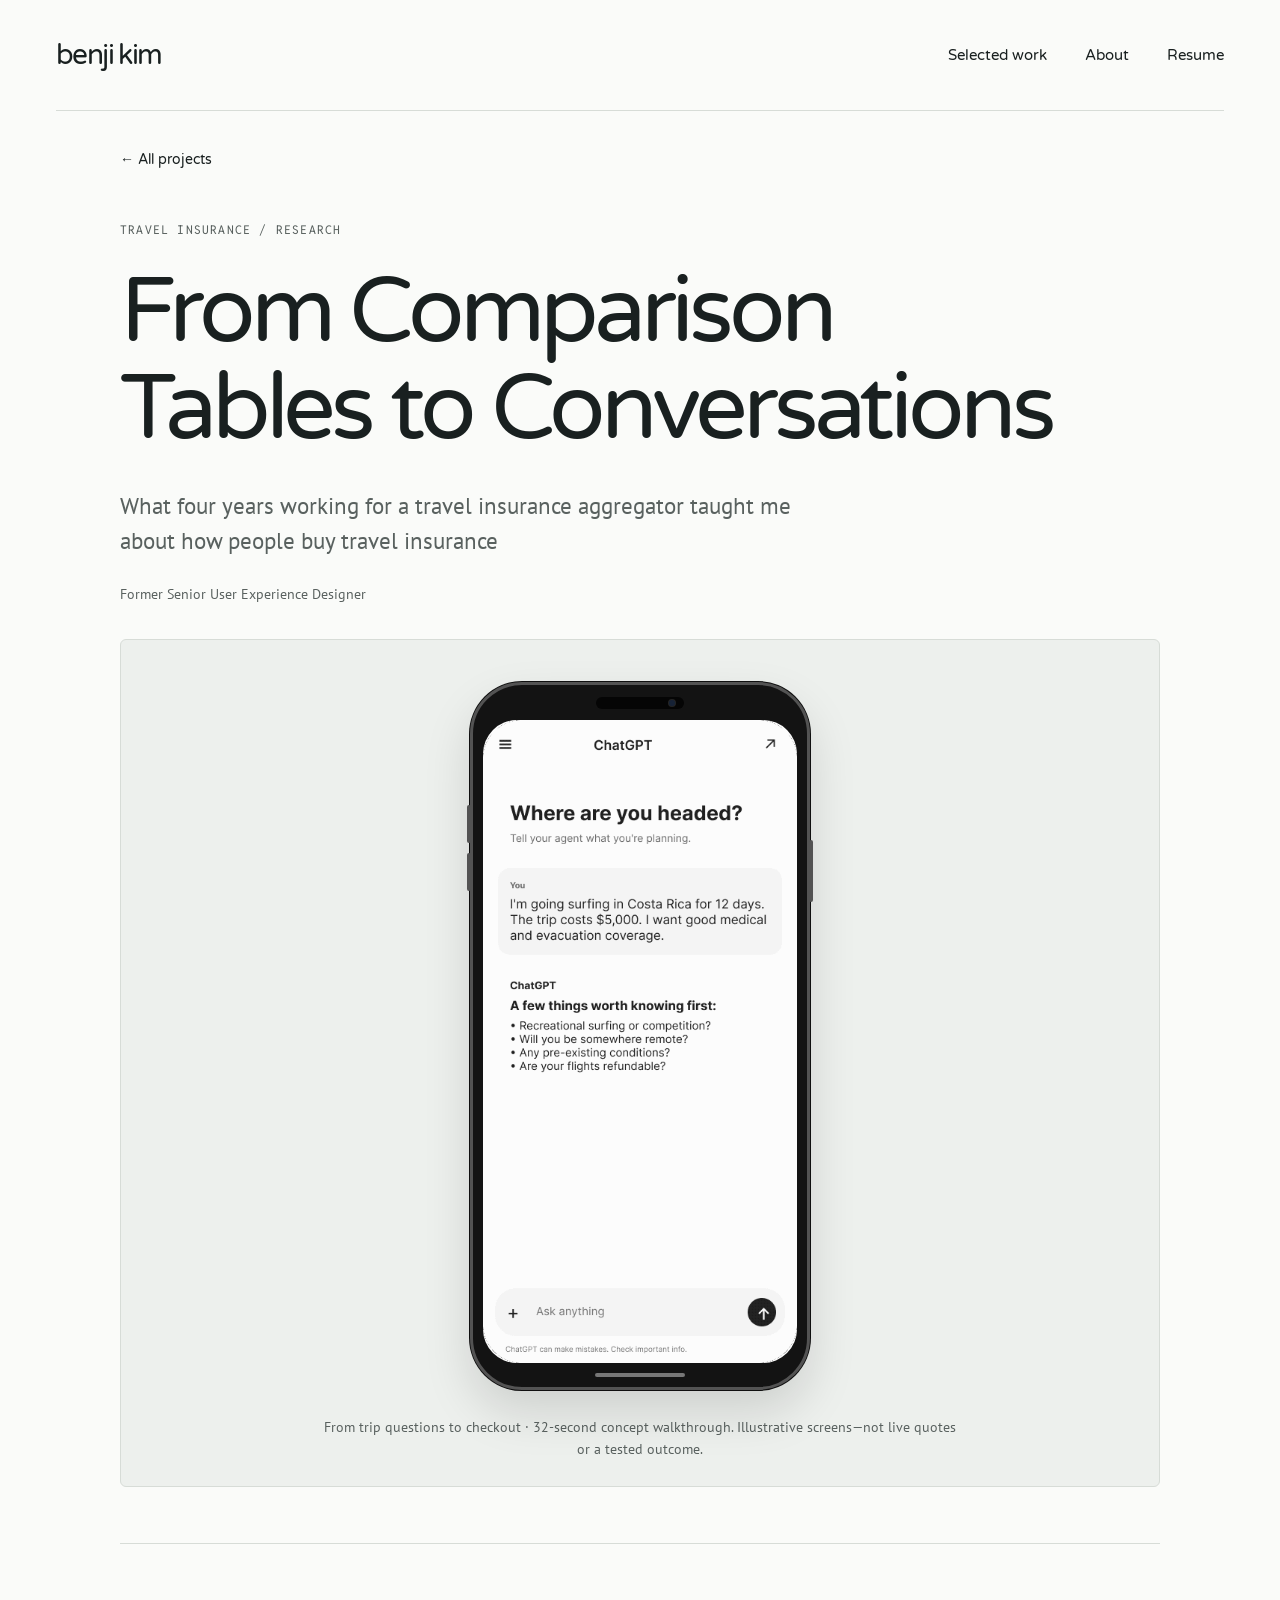
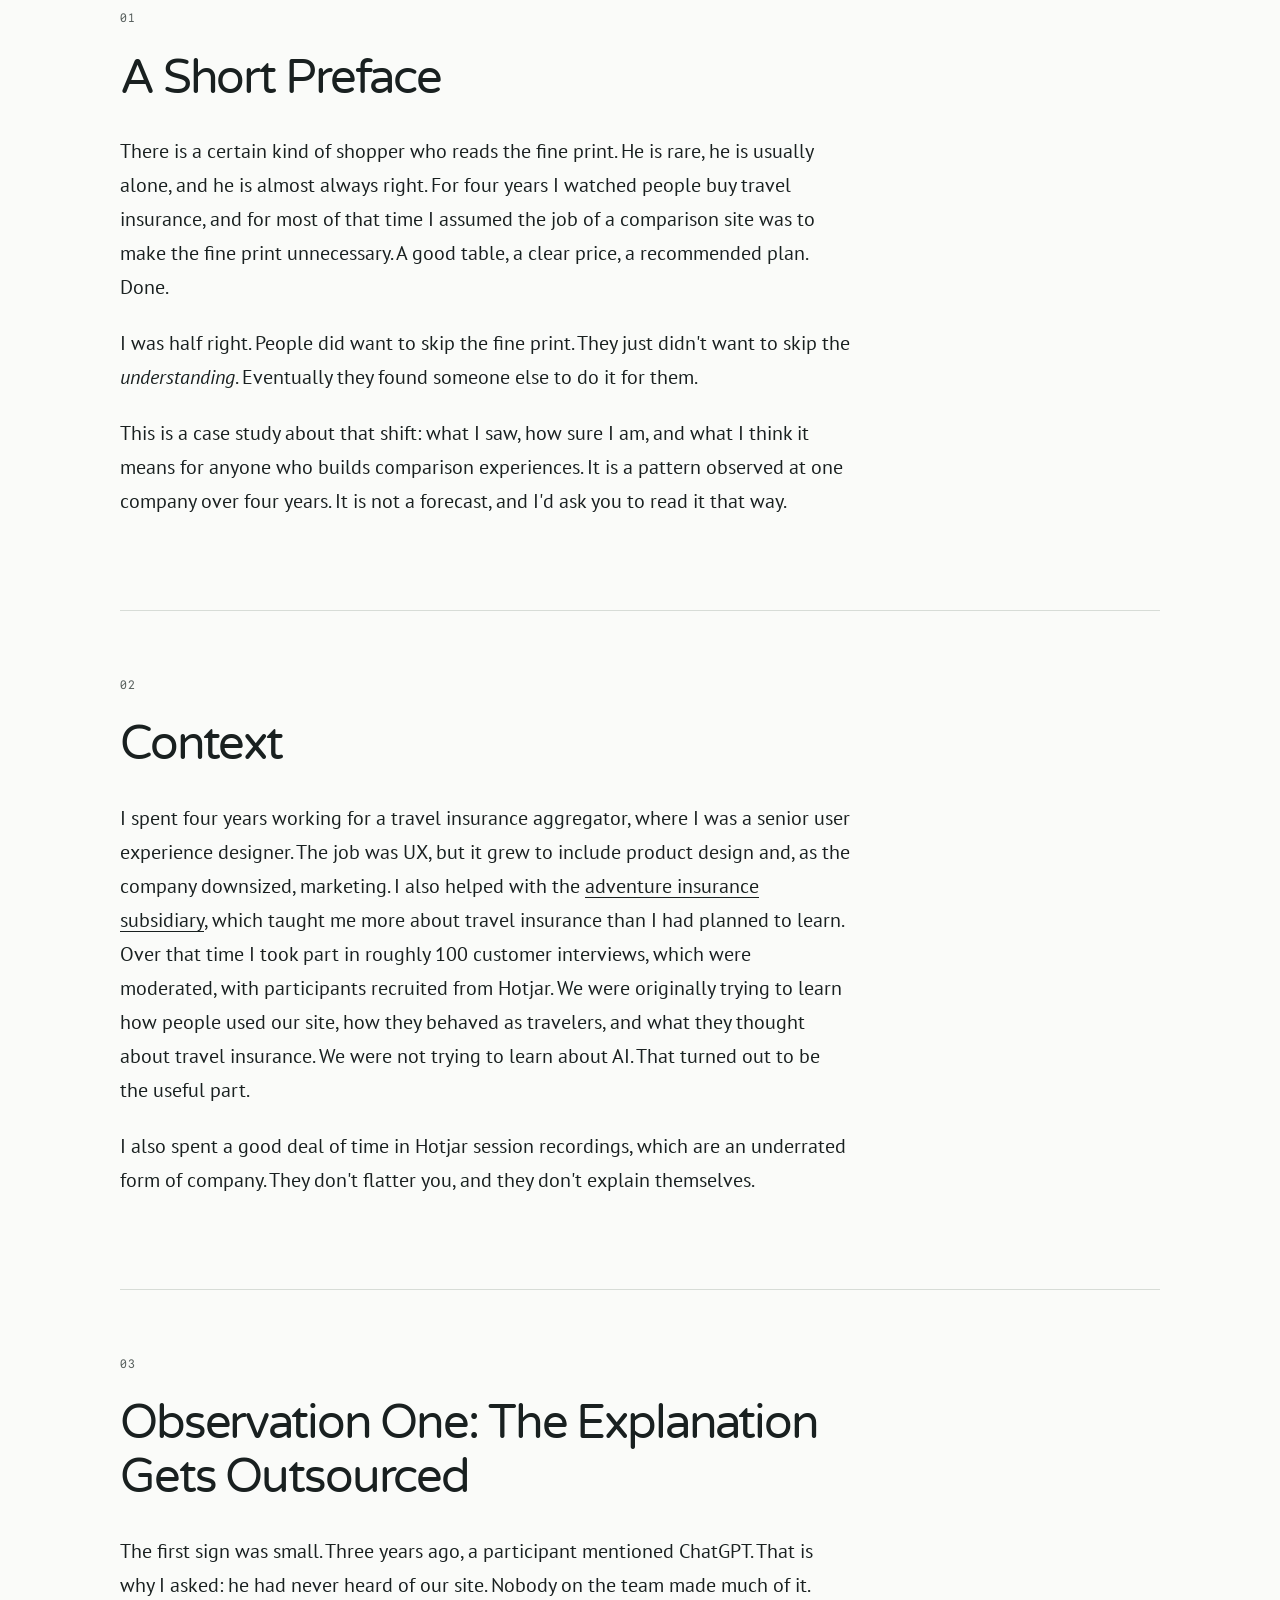
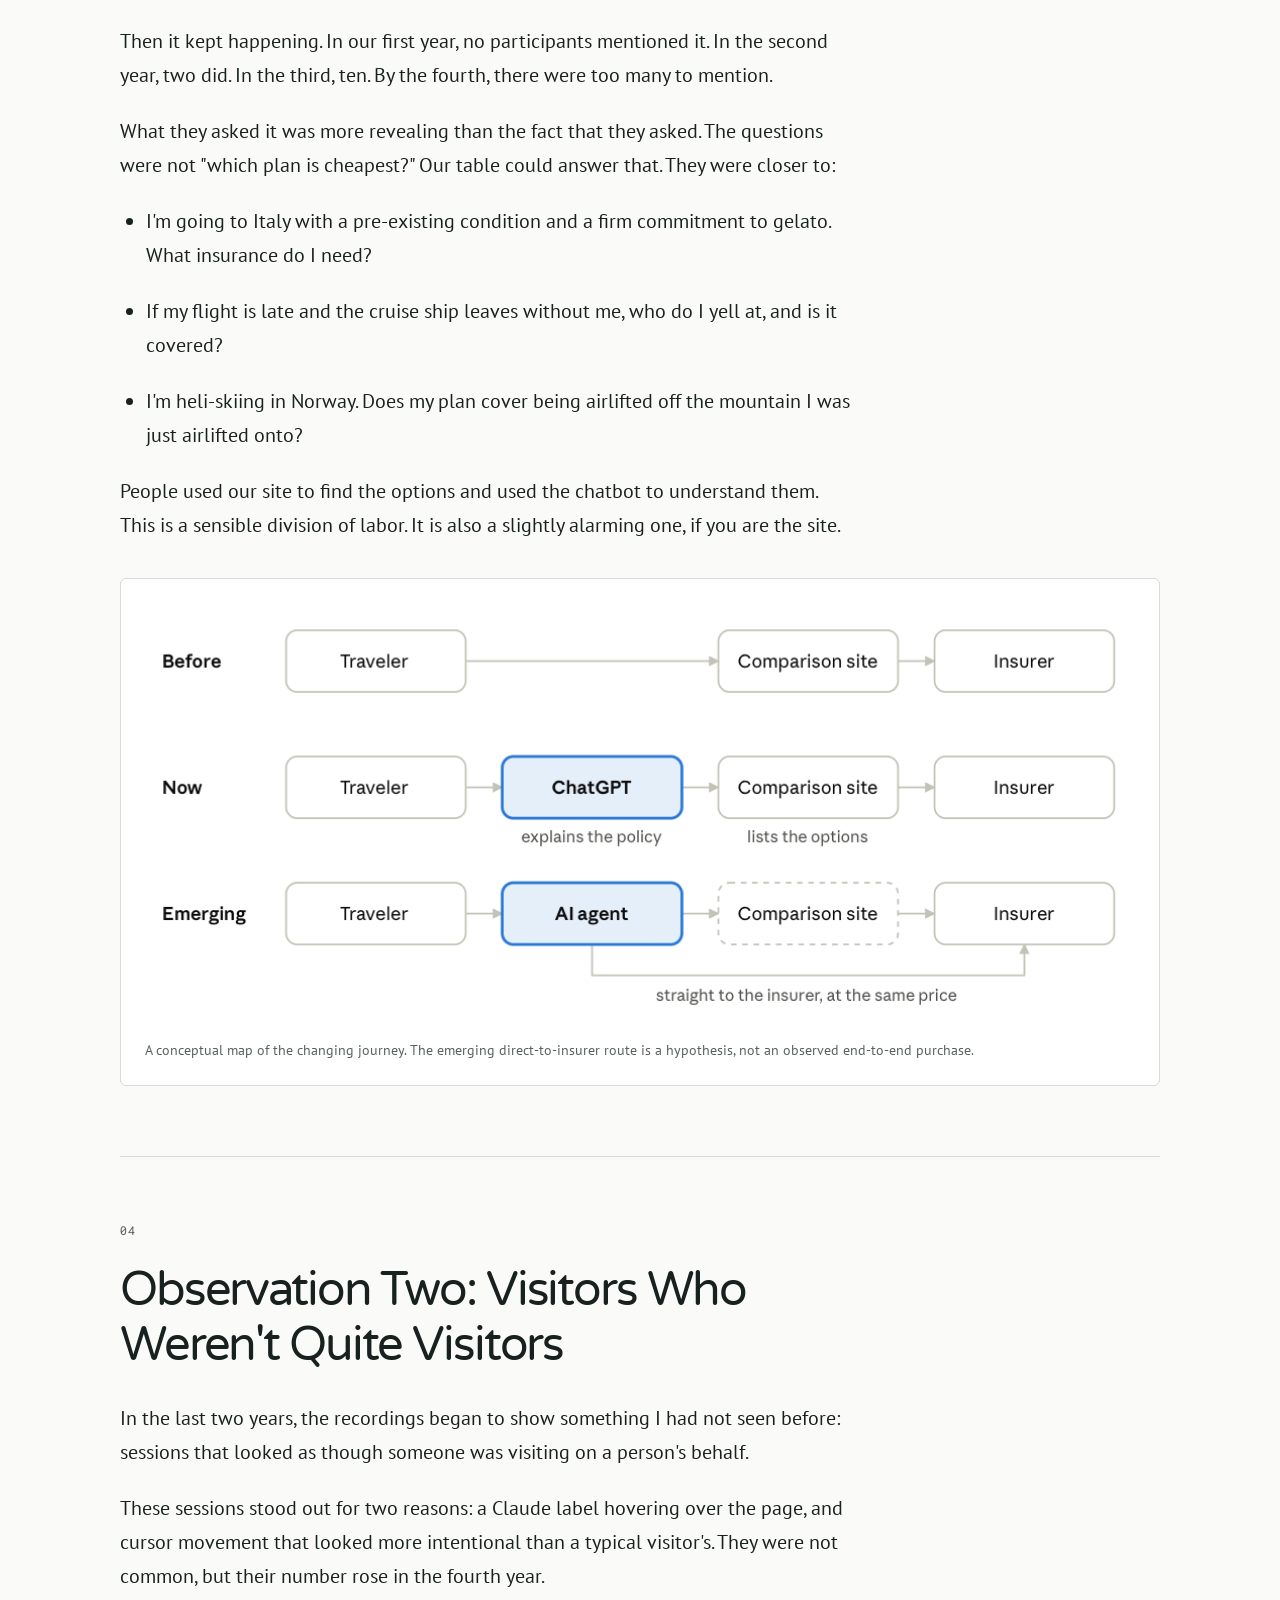
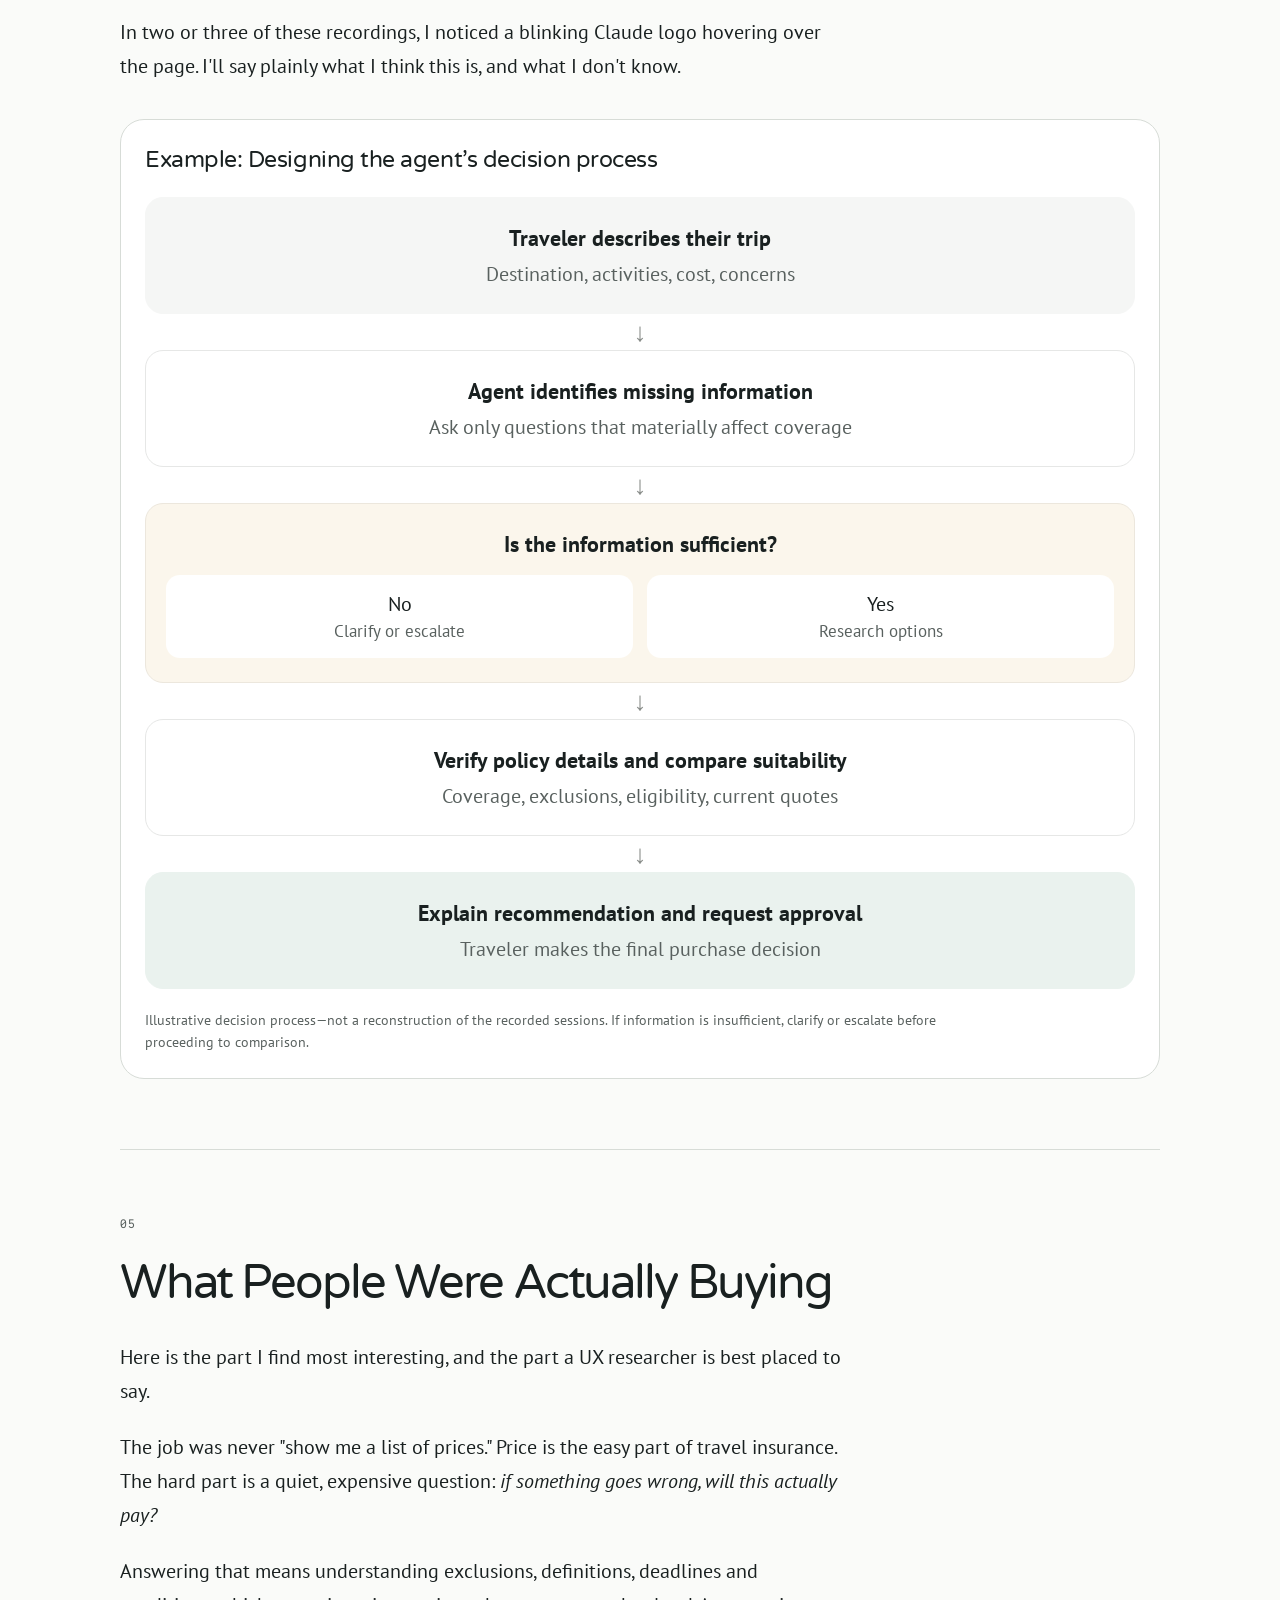
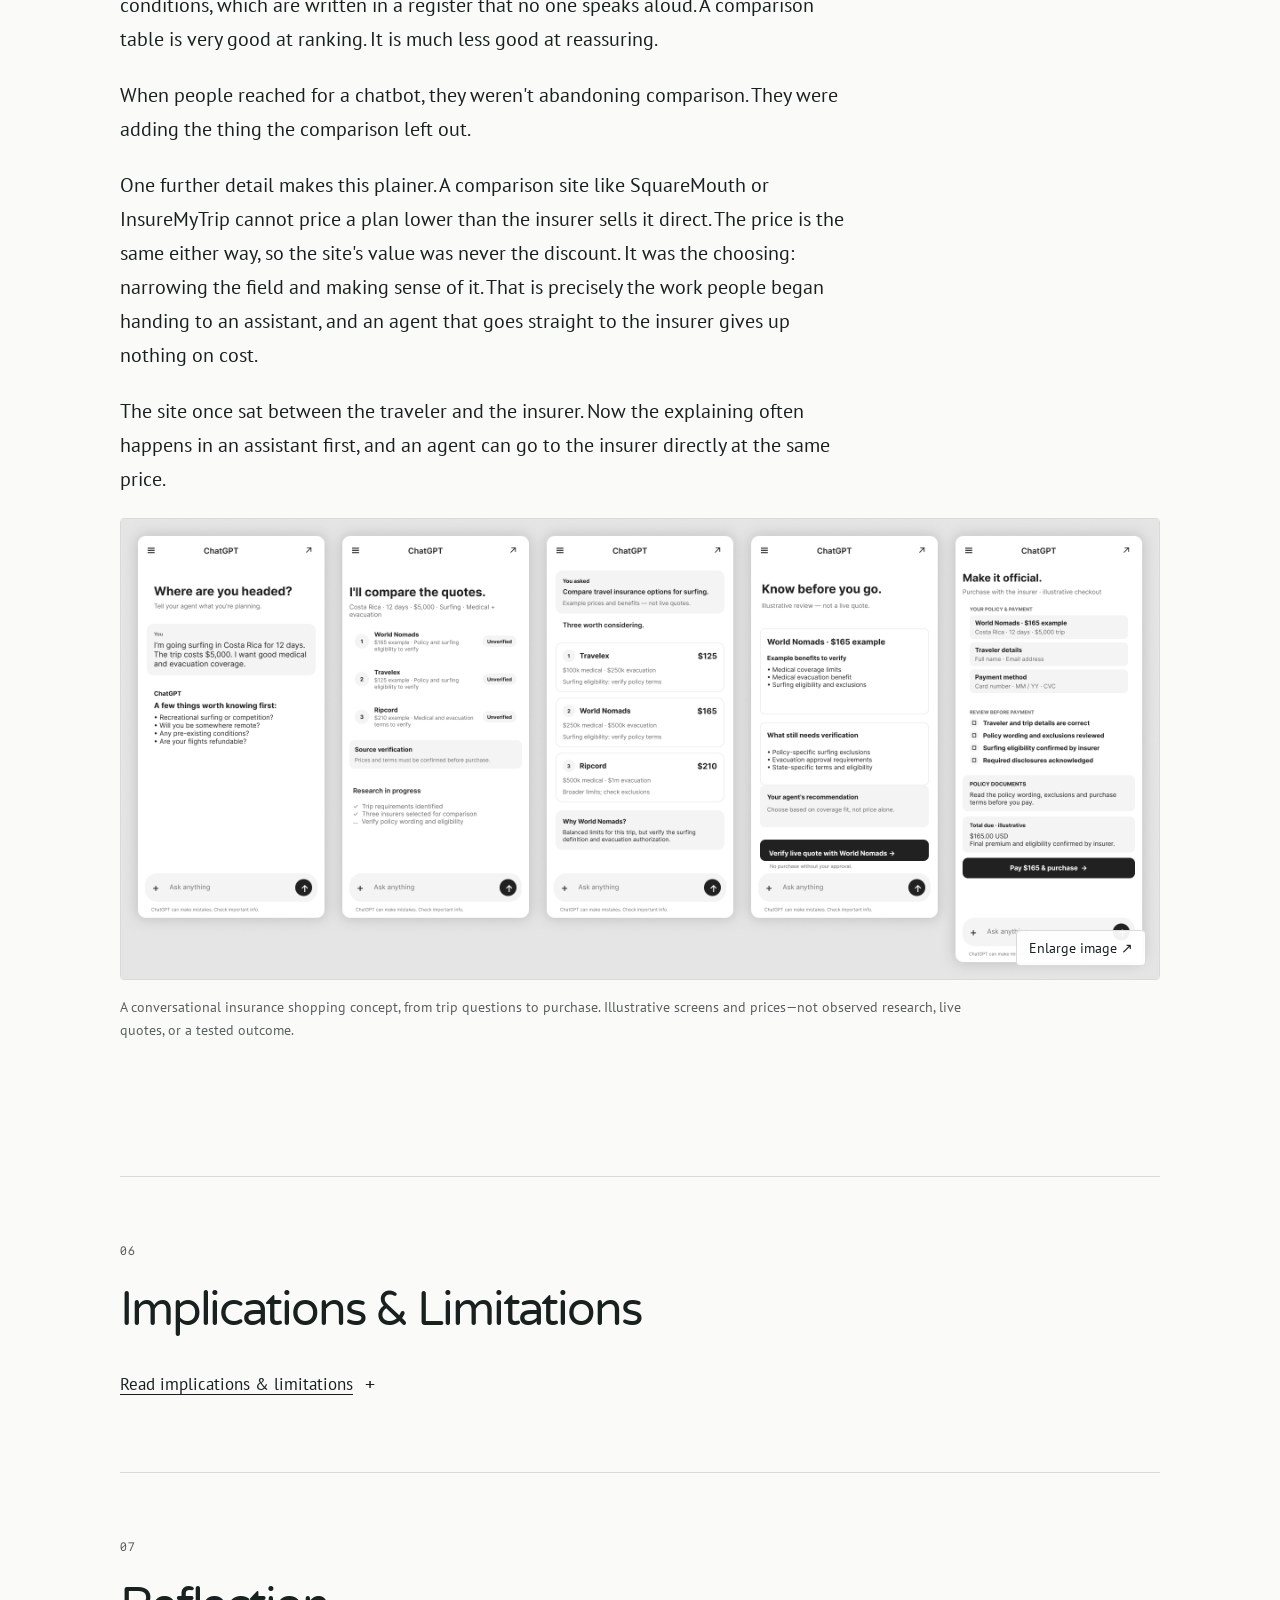
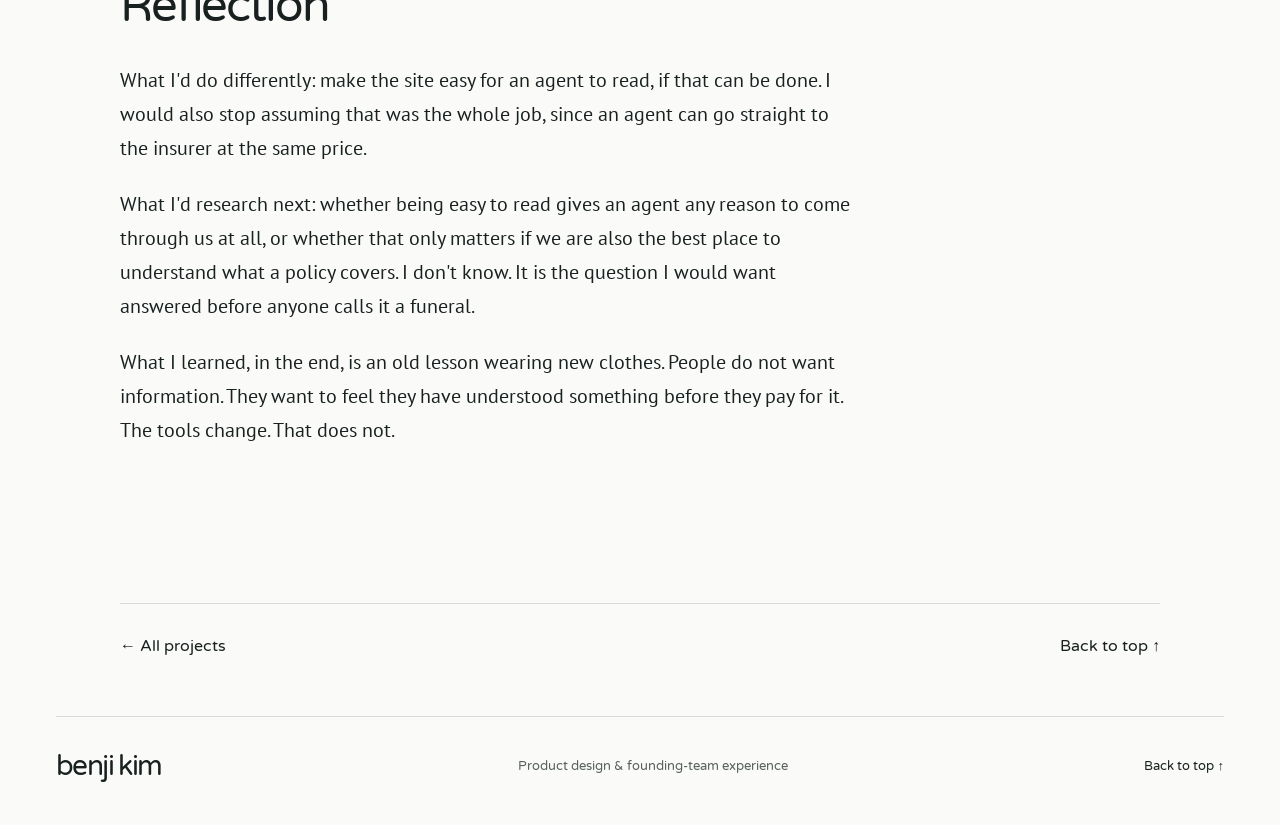
==== comparison-tables-to-conversations.html @ d9d5dc9c "Add animated insurance walkthrough and update case study visuals" ====
<!doctype html><html lang="en"><head><meta charset="utf-8"><meta name="viewport" content="width=device-width,initial-scale=1"><title>From Comparison Tables to Conversations — Benji Kim</title><meta name="description" content="What four years working for a travel insurance aggregator taught me about how people buy travel insurance: an essay on comparison, comprehension, and conversational assistance."><link rel="preconnect" href="https://fonts.googleapis.com"><link rel="preconnect" href="https://fonts.gstatic.com" crossorigin><link href="https://fonts.googleapis.com/css2?family=PT+Sans:wght@400;700&amp;family=Reddit+Mono:wght@400;500;600&amp;family=Varela+Round&amp;display=swap" rel="stylesheet"><link rel="stylesheet" href="style.css"><link rel="stylesheet" href="research.css"><link rel="stylesheet" href="comparison-tables.css"></head><body class="case-page research-page comparison-essay"><a class="skip" href="#case-content">Skip to case study</a><header class="wrap"><a class="brand" href="index.html" aria-label="Benji Kim home">benji kim</a><nav aria-label="Main navigation"><a href="index.html#work">Selected work</a><a href="index.html#about">About</a><a href="resume.html">Resume</a></nav></header><main class="case-wrap" id="top"><a class="back-link" href="index.html#work">← All projects</a><article class="case-content" id="case-content"><p class="eyebrow">Travel insurance / Research</p><h1>From Comparison Tables to Conversations</h1><p class="intro">What four years working for a travel insurance aggregator taught me about how people buy travel insurance</p><p class="essay-byline">Former Senior User Experience Designer</p><figure class="conversation-motion"><div class="iphone-device"><div class="iphone-top" aria-hidden="true"><span class="iphone-camera"></span></div><div class="iphone-display"><img src="assets/travel-insurance-motion-walkthrough.gif" width="420" height="860" alt="Animated concept walkthrough of conversational travel-insurance shopping, from trip questions to checkout." decoding="async"></div><span class="iphone-home" aria-hidden="true"></span></div><figcaption>From trip questions to checkout · 32-second concept walkthrough. Illustrative screens—not live quotes or a tested outcome.</figcaption></figure><section id="chapter-1" aria-labelledby="heading-1"><div class="prose"><p class="eyebrow">01</p><h2 id="heading-1">A Short Preface</h2><p>There is a certain kind of shopper who reads the fine print. He is rare, he is usually alone, and he is almost always right. For four years I watched people buy travel insurance, and for most of that time I assumed the job of a comparison site was to make the fine print unnecessary. A good table, a clear price, a recommended plan. Done.</p>
<p>I was half right. People did want to skip the fine print. They just didn&#x27;t want to skip the <em>understanding</em>. Eventually they found someone else to do it for them.</p>
<p>This is a case study about that shift: what I saw, how sure I am, and what I think it means for anyone who builds comparison experiences. It is a pattern observed at one company over four years. It is not a forecast, and I&#x27;d ask you to read it that way.</p></div></section>
<section id="chapter-2" aria-labelledby="heading-2"><div class="prose"><p class="eyebrow">02</p><h2 id="heading-2">Context</h2><p>I spent four years working for a travel insurance aggregator, where I was a senior user experience designer. The job was UX, but it grew to include product design and, as the company downsized, marketing. I also helped with the <a href="insurance.html">adventure insurance subsidiary</a>, which taught me more about travel insurance than I had planned to learn. Over that time I took part in roughly 100 customer interviews, which were moderated, with participants recruited from Hotjar. We were originally trying to learn how people used our site, how they behaved as travelers, and what they thought about travel insurance. We were not trying to learn about AI. That turned out to be the useful part.</p>
<p>I also spent a good deal of time in Hotjar session recordings, which are an underrated form of company. They don&#x27;t flatter you, and they don&#x27;t explain themselves.</p></div></section>
<section id="chapter-3" aria-labelledby="heading-3"><div class="prose"><p class="eyebrow">03</p><h2 id="heading-3">Observation One: The Explanation Gets Outsourced</h2><p>The first sign was small. Three years ago, a participant mentioned ChatGPT. That is why I asked: he had never heard of our site. Nobody on the team made much of it.</p>
<p>Then it kept happening. In our first year, no participants mentioned it. In the second year, two did. In the third, ten. By the fourth, there were too many to mention.</p>
<p>What they asked it was more revealing than the fact that they asked. The questions were not &quot;which plan is cheapest?&quot; Our table could answer that. They were closer to:</p>
<ul><li>I&#x27;m going to Italy with a pre-existing condition and a firm commitment to gelato. What insurance do I need?</li><li>If my flight is late and the cruise ship leaves without me, who do I yell at, and is it covered?</li><li>I&#x27;m heli-skiing in Norway. Does my plan cover being airlifted off the mountain I was just airlifted onto?</li></ul>
<p>People used our site to find the options and used the chatbot to understand them. This is a sensible division of labor. It is also a slightly alarming one, if you are the site.</p></div><figure class="insurance-journey-context"><img src="assets/home/travel-insurance-ai-journey.png" width="980" height="412" alt="Conceptual journey diagram: traveler to comparison site to insurer; ChatGPT added to explain policies; a possible future agent route directly to the insurer." loading="lazy" decoding="async"><figcaption>A conceptual map of the changing journey. The emerging direct-to-insurer route is a hypothesis, not an observed end-to-end purchase.</figcaption></figure></section>
<section id="chapter-4" aria-labelledby="heading-4"><div class="prose"><p class="eyebrow">04</p><h2 id="heading-4">Observation Two: Visitors Who Weren&#x27;t Quite Visitors</h2><p>In the last two years, the recordings began to show something I had not seen before: sessions that looked as though someone was visiting on a person&#x27;s behalf.</p>
<p>These sessions stood out for two reasons: a Claude label hovering over the page, and cursor movement that looked more intentional than a typical visitor&#x27;s. They were not common, but their number rose in the fourth year.</p>
<p>In two or three of these recordings, I noticed a blinking Claude logo hovering over the page. I&#x27;ll say plainly what I think this is, and what I don&#x27;t know.</p></div><figure class="agent-decision" aria-labelledby="agent-decision-title"><h3 id="agent-decision-title">Example: Designing the agent’s decision process</h3><ol class="agent-decision-steps"><li class="decision-step decision-trip"><strong>Traveler describes their trip</strong><span>Destination, activities, cost, concerns</span></li><li class="decision-step"><strong>Agent identifies missing information</strong><span>Ask only questions that materially affect coverage</span></li><li class="decision-step decision-question"><strong>Is the information sufficient?</strong><div class="decision-branches"><div><b>No</b><span>Clarify or escalate</span></div><div><b>Yes</b><span>Research options</span></div></div></li><li class="decision-step"><strong>Verify policy details and compare suitability</strong><span>Coverage, exclusions, eligibility, current quotes</span></li><li class="decision-step decision-approval"><strong>Explain recommendation and request approval</strong><span>Traveler makes the final purchase decision</span></li></ol><figcaption>Illustrative decision process—not a reconstruction of the recorded sessions. If information is insufficient, clarify or escalate before proceeding to comparison.</figcaption></figure></section>
<section id="chapter-5" aria-labelledby="heading-5"><div class="prose"><p class="eyebrow">05</p><h2 id="heading-5">What People Were Actually Buying</h2><p>Here is the part I find most interesting, and the part a UX researcher is best placed to say.</p>
<p>The job was never &quot;show me a list of prices.&quot; Price is the easy part of travel insurance. The hard part is a quiet, expensive question: <em>if something goes wrong, will this actually pay?</em></p>
<p>Answering that means understanding exclusions, definitions, deadlines and conditions, which are written in a register that no one speaks aloud. A comparison table is very good at ranking. It is much less good at reassuring.</p>
<p>When people reached for a chatbot, they weren&#x27;t abandoning comparison. They were adding the thing the comparison left out.</p>
<p>One further detail makes this plainer. A comparison site like SquareMouth or InsureMyTrip cannot price a plan lower than the insurer sells it direct. The price is the same either way, so the site&#x27;s value was never the discount. It was the choosing: narrowing the field and making sense of it. That is precisely the work people began handing to an assistant, and an agent that goes straight to the insurer gives up nothing on cost.</p>
<p>The site once sat between the traveler and the insurer. Now the explaining often happens in an assistant first, and an agent can go to the insurer directly at the same price.</p></div><figure class="conversation-screens"><button type="button" class="conversation-image-open" aria-label="Enlarge the conversational insurance shopping screens" aria-haspopup="dialog" aria-controls="conversation-image-dialog"><img src="assets/ai-travel-insurance-shopping.png" width="2336" height="1036" alt="Five illustrative screens showing conversational trip planning, quote comparison, policy review, and purchase checkout." decoding="async" fetchpriority="high"><span class="image-enlarge-hint">Enlarge image ↗</span></button><figcaption>A conversational insurance shopping concept, from trip questions to purchase. Illustrative screens and prices—not observed research, live quotes, or a tested outcome. </figcaption></figure></section>
<section id="chapter-6" aria-labelledby="heading-6"><div class="prose"><p class="eyebrow">06</p><h2 id="heading-6">Implications &amp; Limitations</h2><details class="essay-limitations"><summary><span class="limitations-label">Read implications &amp; limitations</span><span class="limitations-indicator" aria-hidden="true">+</span></summary><div class="limitations-content"><p>These are my inferences, not findings. I hold them with moderate conviction.</p>
<ol class="source-implications"><li><strong>Treat explanation as a core feature, not a footnote.</strong> If customers are explaining policies to themselves elsewhere, the explanation is where the value is moving. Plain-language coverage summaries, written by people accountable for them, are worth more than another filter.</li><li><strong>Make plan data readable by machines as well as people.</strong> If an agent is going to read the page, structured, unambiguous plan details will serve everyone better than a layout that works only for the eye.</li><li><strong>Show what happens after the sale.</strong> Claims experience is the information people most want and can least find. A comparison site doesn&#x27;t take part in the claims process, so it doesn&#x27;t hold that information; the insurers do. The opportunity is to close that gap, by surfacing insurer-supplied claims information or independent evaluation, rather than implying the site owns it.</li><li><strong>Be honest about incentives.</strong> A person delegating a choice is entitled to know who benefits from the answer. Clear disclosure of commercial relationships matters more, not less, when a machine is doing the reading.</li><li><strong>Design for a handoff.</strong> Plenty of customers will move between a person&#x27;s judgment and an assistant&#x27;s help in the same journey. The experience should survive that, rather than assume a single human at a single screen.</li></ol>
<p>There is a larger business question underneath all this, which is what happens to a model built on human clicks when fewer clicks are human. I have views on that. I don&#x27;t have evidence for them beyond the pattern above, so I&#x27;ll leave them as a question.</p><h3>Limitations</h3><p>My interviews came from people recruited through Hotjar, across every demographic we looked at, so I saw no obvious skew. Agent traffic is hard to identify with certainty from recordings, and my identification rests on the Claude label in a handful of Hotjar recordings, the cursor behavior in them, and GA4 data. This is one company&#x27;s customers, over one four-year window, and AI-assisted shopping is still early. I am describing a pattern, not a market. It also helps to say what a comparison site does not control: it takes no part in the claims process, and it cannot price plans below what insurers charge direct. Those facts shape what the site can offer, and what an agent might reasonably route around.</p></div></details></div></section>

<section id="chapter-7" aria-labelledby="heading-7"><div class="prose"><p class="eyebrow">07</p><h2 id="heading-7">Reflection</h2><p>What I&#x27;d do differently: make the site easy for an agent to read, if that can be done. I would also stop assuming that was the whole job, since an agent can go straight to the insurer at the same price.</p>
<p>What I&#x27;d research next: whether being easy to read gives an agent any reason to come through us at all, or whether that only matters if we are also the best place to understand what a policy covers. I don&#x27;t know. It is the question I would want answered before anyone calls it a funeral.</p>
<p>What I learned, in the end, is an old lesson wearing new clothes. People do not want information. They want to feel they have understood something before they pay for it. The tools change. That does not.</p></div></section></article><nav class="case-next" aria-label="Case study navigation"><a href="index.html#work">← All projects</a><a href="#top">Back to top ↑</a></nav></main><footer class="wrap"><a class="brand" href="index.html">benji kim</a><span>Product design &amp; founding-team experience</span><a href="#top">Back to top ↑</a></footer><dialog class="conversation-image-dialog" id="conversation-image-dialog" aria-labelledby="conversation-image-title"><div class="image-dialog-header"><h2 id="conversation-image-title">Conversational insurance shopping concept</h2><button type="button" class="image-dialog-close" aria-label="Close enlarged image" autofocus>Close ×</button></div><div class="image-dialog-scroll" tabindex="0" role="region" aria-label="Enlarged screens; scroll horizontally to view all five"><img src="assets/ai-travel-insurance-shopping.png" width="2336" height="1036" alt="Five illustrative screens showing conversational trip planning, quote comparison, policy review, and purchase checkout."></div><p class="image-dialog-caption">Illustrative concept—not live quotes or a tested outcome. Scroll to explore the screens.</p></dialog><script src="comparison-image-modal.js" defer></script></body></html>
---- style.css ----
@charset "UTF-8";
.feasibility-stages.single-stage{grid-template-columns:minmax(0,560px);justify-content:center}
:root{--ink:#192020;--muted:#59615f;--blue:#213ee6;--paper:#fafbf9;--line:#d7dcd7;font-family:"Varela Round",Arial,sans-serif;color:var(--ink);background:var(--paper);font-synthesis:none}*{box-sizing:border-box}html{scroll-behavior:smooth;scroll-padding-top:28px}body{margin:0}a{color:inherit;text-decoration:none}button,a,summary{-webkit-tap-highlight-color:transparent}a:focus-visible,summary:focus-visible{outline:3px solid var(--blue);outline-offset:7px}.wrap{width:min(1320px,calc(100% - 112px));margin-inline:auto}header{display:flex;align-items:center;justify-content:space-between;padding:38px 0;border-bottom:1px solid var(--line)}.brand{font-weight:800;font-size:28px;letter-spacing:-1.6px}.brand span{font-size:12px;vertical-align:top;display:inline-block;margin:2px 0 0 5px;letter-spacing:0}nav{display:flex;gap:38px;font-size:15px}nav span{font-size:12px;color:var(--muted);margin-left:5px}.hero{padding-top:85px;padding-bottom:78px}.eyebrow{text-transform:uppercase;letter-spacing:1.6px;font-size:13px;font-weight:600;margin:0 0 28px}h1{font-size:clamp(56px,7.6vw,112px);font-weight:500;letter-spacing:-.065em;line-height:1.03;margin:0}h1 em{font-family:inherit;font-weight:400;color:var(--blue);letter-spacing:-.065em}.hero-bottom{display:flex;justify-content:space-between;align-items:end;margin-top:34px}.hero-bottom p{max-width:550px;font-size:19px;line-height:1.65;margin:0;color:var(--muted)}.round-link{width:60px;height:60px;border:1px solid var(--line);border-radius:50%;display:grid;place-items:center;font-size:28px;transition:background .2s,color .2s}.round-link:hover{background:var(--blue);color:white}.section-label{display:flex;justify-content:space-between;align-items:center;border-top:1px solid var(--line);padding:24px 0}.section-label h2,.section-label span{font-size:13px;font-weight:500;letter-spacing:1.2px;text-transform:uppercase;margin:0}.project{margin-bottom:24px;padding:30px 42px 0;border-radius:4px;overflow:hidden}.firstthought{background:#203ddd;color:white}.insurance{background:#e8eddf}.cureatr{background:#e8eaf2}.project-top{display:flex;align-items:center;gap:20px;font-size:14px}.project-top p{margin:0}.number{font-size:13px;opacity:.7}.category{margin-left:auto;opacity:.8}.project-main{display:grid;grid-template-columns:1.6fr 1fr;gap:60px;padding:48px 0 42px;align-items:end}h3{font-size:17px;margin:0 0 20px;font-weight:500}.project-deck{font-size:clamp(30px,3.9vw,56px);line-height:1.1;letter-spacing:-.045em;margin:0}.project-description p{font-size:17px;line-height:1.65;margin:0 0 24px;max-width:330px}.text-link{font-size:14px;display:inline-flex;align-items:center;gap:38px;border-bottom:1px solid currentColor;padding-bottom:8px}.text-link span{font-size:21px}.text-link:hover{opacity:.65}.fact-strip{display:grid;grid-template-columns:1fr 1fr 1fr;border-top:1px solid #ffffff45;padding:27px 0 30px;gap:20px}.fact-strip strong{display:block;font-size:23px;font-weight:500;letter-spacing:-.6px;margin-bottom:8px}.fact-strip span{font-size:13px;color:#e1e6ff}.priority-strip{display:flex;gap:10px;padding-bottom:30px;flex-wrap:wrap}.priority-strip span{border:1px solid #aab89d;border-radius:30px;padding:10px 17px;font-size:14px}details{border-top:1px solid #19202035}.firstthought details{border-color:#ffffff45}summary{list-style:none;cursor:pointer;display:flex;justify-content:space-between;align-items:center;padding:21px 0;font-size:14px}summary::-webkit-details-marker{display:none}summary span{font-size:22px;font-weight:400;transition:transform .2s}details[open] summary span{transform:rotate(45deg)}.story{background:var(--paper);color:var(--ink);margin:0 -42px;padding:55px 60px 45px}.story .eyebrow{color:var(--muted)}h4{font-size:clamp(32px,4vw,53px);line-height:1.12;letter-spacing:-.045em;font-weight:500;margin:0 0 42px}.story-grid{display:grid;grid-template-columns:1fr 2fr;gap:28px 40px}.story-grid h5{font-size:16px;margin:5px 0 0}.story-grid p,.standalone{font-size:17px;line-height:1.8;margin:0;color:var(--muted)}.standalone{max-width:720px}.editorial-note{border-top:1px solid var(--line);padding-top:22px;font-size:14px;line-height:1.6;color:var(--muted);margin:36px 0 0}blockquote{font-family:inherit;font-size:27px;line-height:1.4;margin:45px 0 0;max-width:750px;color:var(--blue)}.about{display:grid;grid-template-columns:1fr 2fr;gap:60px;padding:95px 0 100px}.about h2{font-size:clamp(32px,3.4vw,49px);letter-spacing:-.04em;font-weight:500;line-height:1.13;margin:0 0 28px}.about p:not(.eyebrow){font-size:18px;line-height:1.7;color:var(--muted);max-width:660px}.expertise{display:flex;flex-wrap:wrap;gap:12px 24px;font-size:14px;padding-top:15px}footer{border-top:1px solid var(--line);padding:32px 0 42px;display:flex;align-items:center;justify-content:space-between;gap:20px}footer>span,footer>a:last-child{font-size:13px}footer>span{color:var(--muted)}.skip{position:fixed;top:-100px;left:20px;padding:12px;background:white;color:var(--blue);z-index:10}.skip:focus{top:20px}@media(min-width:1600px){.hero{padding-top:105px;padding-bottom:100px}}@media(max-width:760px){.wrap{width:calc(100% - 40px)}header{padding:25px 0}.brand{font-size:25px}nav{gap:20px;font-size:14px}nav span{display:none}.hero{padding:56px 0}.hero-bottom{gap:22px;margin-top:26px}.hero-bottom p{font-size:17px}.round-link{flex-shrink:0;width:44px;height:44px;font-size:23px}.project{padding:23px 24px 0}.project-top{gap:13px;flex-wrap:wrap;font-size:13px}.category{width:100%;margin-left:35px;font-size:12px}.project-main{grid-template-columns:1fr;gap:26px;padding:34px 0}.project-deck{font-size:39px}.project-description p{max-width:100%;font-size:16px}.fact-strip{grid-template-columns:1fr;gap:21px}.fact-strip strong{font-size:22px}.fact-strip>div{display:flex;justify-content:space-between;align-items:center;gap:15px}.fact-strip strong{margin:0}.fact-strip span{text-align:right;max-width:150px;line-height:1.5}.priority-strip span{font-size:13px;padding:9px 12px}.story{margin:0 -24px;padding:35px 24px}.story-grid{grid-template-columns:1fr;gap:12px}.story-grid p{margin-bottom:18px}.story-grid h5{margin:0}.about{grid-template-columns:1fr;gap:0;padding:65px 0}.about .eyebrow{margin-bottom:24px}footer{flex-wrap:wrap}footer>span{order:3;width:100%}}@media(prefers-reduced-motion:reduce){html{scroll-behavior:auto}*{transition:none!important}}

.case-section{margin-top:42px}.retrospective{border-top:1px solid var(--line);margin-top:48px;padding-top:40px}.retrospective h4{margin-bottom:25px}.research-flow{list-style:none;padding:0;display:grid;grid-template-columns:repeat(4,minmax(0,1fr));gap:20px;margin:36px 0 44px}.research-flow li{border-top:2px solid var(--blue);padding-top:17px}.research-flow li>span{display:block;color:var(--blue);font-size:13px;margin-bottom:17px}.research-flow strong{display:block;font-size:16px;line-height:1.4}.research-flow p{font-size:15px;line-height:1.6;color:var(--muted);margin:10px 0 0}@media(max-width:900px){.research-flow{grid-template-columns:repeat(2,minmax(0,1fr))}}@media(max-width:480px){.research-flow{grid-template-columns:1fr}}

.case-facts{display:grid;grid-template-columns:repeat(4,minmax(0,1fr));gap:24px;margin:0;padding:25px 0;border-block:1px solid var(--line)}.case-facts dt{font-size:13px;text-transform:uppercase;letter-spacing:1px;color:var(--muted);margin-bottom:9px}.case-facts dd{margin:0;font-size:16px;line-height:1.6}.full-fact{grid-column:1/-1}.cureatr-flow{row-gap:32px}.cureatr-outcome{margin:44px 0;padding:34px;background:#e8eaf2;border-left:3px solid var(--blue)}.cureatr-outcome h4{margin:0 0 12px}.cureatr-outcome p:last-child{font-size:17px;line-height:1.6;margin:0}.source-link{display:inline-block;margin-top:12px;color:var(--blue);text-decoration:underline;text-underline-offset:4px}.cureatr-reflection{border-top:1px solid var(--line);padding-top:36px}.cureatr-reflection .standalone+.standalone{margin-top:20px}@media(max-width:760px){.case-facts{grid-template-columns:repeat(2,minmax(0,1fr))}.cureatr-outcome{padding:25px}}

.case-wrap{width:min(1040px,calc(100% - 112px));margin:auto}.back-link{display:inline-block;margin:40px 0 52px;font-size:14px}.case-content>h1{font-size:clamp(40px,5.5vw,76px);line-height:1.08;letter-spacing:-.055em;margin:0 0 40px}.case-content h2{font-size:clamp(30px,3.7vw,49px);font-weight:500;line-height:1.15;letter-spacing:-.045em;margin:0 0 28px}.case-content .story-grid h3{font-size:17px;font-weight:600;line-height:1.5;letter-spacing:0;margin:3px 0 0}.case-content .story-grid{align-items:start}.image-placeholder{margin:24px 0 40px;grid-column:1/-1;width:100%}.placeholder-canvas{aspect-ratio:16/9;min-height:220px;background:#edf0f6;border:1px dashed #aeb7ca;display:flex;flex-direction:column;justify-content:center;align-items:center;padding:35px;text-align:center;gap:15px}.placeholder-tag{font-size:12px;letter-spacing:1.5px;color:#586681}.placeholder-canvas strong{font-weight:500;font-size:clamp(22px,3vw,34px);letter-spacing:-.03em}.placeholder-canvas>span:last-child{font-size:15px;line-height:1.6;max-width:460px;color:#596577}.image-placeholder figcaption{font-size:13px;color:var(--muted);line-height:1.5;margin-top:12px}.placeholder-hero{margin:0 0 40px}.firstthought-page .placeholder-hero .placeholder-canvas{background:#e9edff;border-color:#899adf}.insurance-page .placeholder-canvas{background:#edf0e7;border-color:#a7b399}.cureatr-page .placeholder-canvas{background:#eaeef4;border-color:#a5b2c7}.case-next{display:flex;justify-content:space-between;gap:25px;border-top:1px solid var(--line);margin-top:64px;padding:32px 0 60px;font-size:16px}.case-next a:hover,.back-link:hover{text-decoration:underline}.case-content .cureatr-outcome h2{margin-bottom:12px}.case-content .editorial-note{margin-bottom:30px}.case-page .story-grid .image-placeholder{margin-top:8px}@media(max-width:760px){.case-wrap{width:calc(100% - 40px)}.back-link{margin:30px 0 36px}.placeholder-canvas{padding:25px;min-height:240px;aspect-ratio:auto}.case-next{flex-wrap:wrap}.case-content .story-grid h3{margin:0}.case-content>h1 br{display:none}}@media(prefers-reduced-motion:reduce){.case-page{scroll-behavior:auto}}

/* Homepage credibility and career experience. */
.hero .expertise{padding-top:28px;color:var(--muted)}
.proof-strip{display:grid;grid-template-columns:repeat(4,minmax(0,1fr));gap:28px;border-top:1px solid var(--line);padding:30px 0 42px}.proof-strip strong{display:block;font-size:clamp(20px,2vw,28px);font-weight:500;letter-spacing:-.04em;line-height:1.2}.proof-strip p{font-size:14px;line-height:1.6;color:var(--muted);margin:12px 0 0}.proof-strip p span{font-size:12px}.experience-entry{border-top:1px solid var(--line);padding:24px 0 12px}.experience-entry h3{font-size:22px;margin:0}.experience-entry h3 span{display:block;font-size:14px;color:var(--muted);margin-top:9px;line-height:1.5}.experience-entry p{margin-bottom:12px}
@media(max-width:1000px){.proof-strip{grid-template-columns:repeat(2,minmax(0,1fr))}}@media(max-width:760px){.hero h1 br{display:none}.proof-strip{gap:26px 20px}.project-top .category{line-height:1.6}}@media(max-width:380px){.proof-strip{grid-template-columns:1fr}}

.case-content .story-grid .medication-context{grid-column:2}@media(max-width:760px){.case-content .story-grid .medication-context{grid-column:1}}

.feasibility>.standalone+.standalone{margin-top:18px}.feasibility-figure{margin:32px 0}.feasibility-stages{display:grid;grid-template-columns:repeat(3,minmax(0,1fr));gap:18px}.feasibility-stage{padding:24px 20px;background:#edf0f8;border-top:3px solid var(--blue)}.feasibility-stage h3{font-size:14px;text-transform:uppercase;letter-spacing:.6px;line-height:1.5;margin:0}.feasibility-stage h3>span{display:block;color:var(--blue);margin-bottom:12px}.stage-owner{font-size:13px;color:var(--muted);line-height:1.5;margin:10px 0 24px}.pipeline-steps{list-style:none;padding:0;margin:0}.pipeline-steps li{background:white;border:1px solid var(--line);padding:12px 9px;text-align:center;font-size:14px;line-height:1.4;position:relative}.pipeline-steps li+li{margin-top:26px}.pipeline-steps li+li:before{content:'↓';position:absolute;top:-25px;left:0;width:100%;color:var(--blue);font-size:18px}.iteration-loop{border:1px dashed #899adf;padding:12px;font-size:13px;line-height:1.5;color:var(--blue);margin:20px 0 0}.signal-fields{list-style:none;margin:0;padding:0;background:white;border:1px solid var(--line)}.signal-fields li{padding:12px 16px;font-size:14px}.signal-fields li+li{border-top:1px solid var(--line)}.feasibility-result{text-align:center;font-size:14px;line-height:1.7;margin-top:24px;color:var(--muted)}.feasibility-result strong{color:var(--blue);font-size:18px;font-weight:500}.pipeline-sources{display:flex;flex-wrap:wrap;justify-content:center;gap:8px;border:1px dashed #899adf;padding:14px 8px;margin-bottom:26px}.pipeline-sources span{font-size:12px;background:white;padding:8px}.production-steps li:first-child:before{content:'↓';position:absolute;top:-25px;left:0;width:100%;color:var(--blue);font-size:18px}.production-steps li:last-child{background:var(--blue);color:white;border-color:var(--blue)}.feasibility-figure figcaption{font-size:13px;color:var(--muted);line-height:1.6;margin-top:14px}.ownership-notes{display:grid;grid-template-columns:1fr 1fr;gap:30px;margin-top:30px}.ownership-notes h3{font-weight:600;margin:0 0 10px}.ownership-notes p{font-size:16px;color:var(--muted);line-height:1.7;margin:0}@media(max-width:760px){.feasibility-stages,.ownership-notes{grid-template-columns:1fr}.feasibility-stage{padding:24px}.feasibility h2 br{display:none}}

.consumer-learning>.standalone+.standalone{margin-top:18px}.evidence-diagram{background:#edf0e7;padding:30px;margin:32px 0}.evidence-question{text-align:center;text-transform:uppercase;font-size:13px;letter-spacing:1px;margin:0 0 20px}.evidence-pair{display:grid;grid-template-columns:1fr 1fr;gap:24px}.evidence-pair>div{background:var(--paper);border:1px solid #c7d0bc;padding:22px;text-align:center}.evidence-pair h3{font-size:18px;margin:0 0 10px;font-weight:600}.evidence-pair p{color:var(--muted);font-size:15px;line-height:1.6;margin:0}.evidence-arrow{text-align:center;color:var(--blue);font-size:28px;padding:10px}.evidence-hypothesis{background:var(--blue);color:white;padding:22px;text-align:center;font-size:22px;max-width:420px;margin:auto}.evidence-hypothesis span{font-size:14px;line-height:1.6;display:block;margin-top:8px}.evidence-pair+.evidence-question{margin:20px 0}.evidence-diagram figcaption{border-top:1px solid #c7d0bc;padding-top:18px;font-size:13px;line-height:1.7;color:var(--muted)}@media(max-width:600px){.evidence-diagram{padding:22px 16px}.evidence-pair{grid-template-columns:1fr;gap:12px}.consumer-learning h2 br{display:none}}

.founder-origin>.standalone+.standalone{margin-top:18px}.origin-figure{margin:32px 0 0}.origin-timeline{list-style:none;padding:0;margin:0;display:grid;grid-template-columns:repeat(4,minmax(0,1fr));gap:28px}.origin-timeline li{position:relative;background:#edf0f8;border-top:3px solid var(--blue);padding:22px 18px}.origin-timeline li+li:before{content:'→';position:absolute;left:-24px;top:45%;color:var(--blue);font-size:22px}.origin-timeline h3{font-size:22px;font-weight:600;margin:0 0 12px;line-height:1.3}.origin-timeline p{font-size:15px;line-height:1.6;margin:16px 0 0;color:var(--muted)}.origin-timeline .origin-type{font-size:11px;text-transform:uppercase;letter-spacing:.7px;margin:0}.origin-timeline .origin-dates{font-size:13px;margin:6px 0 0}.origin-timeline .origin-destination{background:var(--blue);color:white;display:flex;align-items:center}.origin-destination h3{font-size:21px;font-weight:500;margin:0}.origin-figure figcaption{font-size:13px;line-height:1.6;color:var(--muted);margin-top:14px}@media(max-width:850px){.origin-timeline{grid-template-columns:1fr;gap:30px}.origin-timeline li+li:before{content:'↓';left:calc(50% - 7px);top:-29px}.origin-timeline .origin-destination{justify-content:center;text-align:center}}

.evolution-figure{margin:32px 0}.evolution-timeline{list-style:none;padding:0;margin:0;display:grid;grid-template-columns:repeat(4,minmax(0,1fr));gap:24px}.evolution-timeline>li{position:relative;border-top:3px solid var(--blue);background:#edf0f8;padding:22px 16px}.evolution-timeline>li+li:before{content:'→';position:absolute;left:-21px;top:42px;color:var(--blue)}.evolution-timeline h3{font-size:21px;line-height:1.25;margin:18px 0}.evolution-timeline p,.evolution-timeline ul{font-size:14px;line-height:1.6;color:var(--muted)}.evolution-timeline .evolution-phase{font-size:11px;letter-spacing:.5px;text-transform:uppercase;margin:0;color:var(--blue)}.evolution-timeline ul{padding-left:16px}.evolution-payoff strong{display:block;font-size:48px;letter-spacing:-2px;color:var(--blue);line-height:1.2}.evolution-figure figcaption,.response-chart figcaption{font-size:13px;line-height:1.6;color:var(--muted);margin-top:16px}.sms-learning>.standalone+.standalone{margin-top:18px}.response-chart{margin:32px 0;background:#edf0f8;padding:30px}.response-chart h3{font-size:24px;margin:0 0 10px}.response-chart>p{font-size:14px;color:var(--muted);line-height:1.6;margin-bottom:24px}.response-row{display:grid;grid-template-columns:150px 1fr;gap:20px;align-items:center;margin:18px 0;font-size:14px}.response-track{border-left:1px solid #adb6d1;padding:4px 0}.response-bar{padding:14px;color:white;font-weight:600}.response-bar.baseline{width:62.5%;background:#596577}.response-bar.sms{width:93.75%;background:var(--blue)}@media(max-width:850px){.evolution-timeline{grid-template-columns:1fr 1fr}.evolution-timeline>li:before{display:none}}@media(max-width:560px){.evolution-timeline{grid-template-columns:1fr}.response-chart{padding:22px 16px}.response-row{grid-template-columns:1fr;gap:8px}.product-evolution h2 br,.sms-learning h2 br{display:none}}

.case-evidence{grid-column:1/-1;margin:16px 0 32px;min-width:0}.case-evidence a{display:block}.case-evidence img{display:block;width:100%;height:auto;border:1px solid var(--line);border-radius:4px}.case-evidence figcaption{font-size:13px;line-height:1.6;color:var(--muted);margin-top:12px}

.case-content .walkthrough-heading{font-size:25px;font-weight:500;letter-spacing:-.025em;margin:0 0 16px}.ft-screen figcaption a{text-decoration:underline;text-underline-offset:3px}.ft-screen img{background:#191919}.case-content>.ft-screen{margin-bottom:30px}

.press-mention{padding:28px;border-left:3px solid var(--blue);background:#edf0f8}.press-mention .eyebrow{margin-bottom:18px}.case-content .press-mention h2{font-size:clamp(26px,3vw,36px);margin-bottom:18px}.press-mention .source-link{font-size:14px;line-height:1.6}@media(max-width:600px){.press-mention{padding:22px}.press-mention h2 br{display:none}}

/* Varela Round has a single regular weight; retain emphasis through color and size. */
h1 em{font-style:normal}button,input,select,textarea{font-family:inherit}

/* Headlines use PT Sans; body copy remains Varela Round. */
h1,h2,h3,h4,h5,h6,.project-deck{font-family:"Varela Round",sans-serif}h1 em{font-family:inherit}

/* Decorative browser chrome around screenshot assets. */
.screenshot-browser{display:block;overflow:hidden;border:1px solid #d3d7dc;border-radius:10px;background:#fff;box-shadow:0 8px 28px #19202010}.screenshot-toolbar{display:flex;align-items:center;gap:18px;min-height:42px;padding:9px 14px;background:#eef0f3;border-bottom:1px solid #d3d7dc}.window-controls{display:flex;gap:6px;flex-shrink:0}.window-controls i{display:block;width:10px;height:10px;border-radius:50%;background:#ff6058}.window-controls i:nth-child(2){background:#ffbd2e}.window-controls i:nth-child(3){background:#28c840}.screenshot-address{display:block;flex:1;max-width:560px;margin:auto;background:#fff;border:1px solid #dde1e6;border-radius:5px;color:#68717b;font-family:"Varela Round",sans-serif;font-size:11px;line-height:20px;text-align:center;padding:0 14px}.browser-menu{font-size:12px;color:#858b94;letter-spacing:2px}.case-evidence .screenshot-browser img{border:0;border-radius:0;width:100%;height:auto;display:block}@media(max-width:600px){.screenshot-toolbar{min-height:34px;padding:6px 10px;gap:10px}.window-controls{gap:4px}.window-controls i{width:8px;height:8px}.screenshot-address{font-size:10px;line-height:18px}.screenshot-browser{border-radius:7px}}

/* Metrics retain Reddit Mono, including headings within metric sections. */
.proof-strip,.fact-strip,.reach-metric,.response-chart,.response-chart h3,.evolution-payoff,.cureatr-outcome,.cureatr-outcome h2{font-family:"Reddit Mono",monospace}

/* Homepage photography with translucent dark text panels. */
.work .photo-project{padding:240px 32px 32px;background-size:cover;background-repeat:no-repeat;background-position:center;}.work .photo-project.insurance{background-image:url("assets/home/soventure-heliski.webp");background-position:center 38%}.work .photo-project.cureatr{background-image:url("assets/home/cureatr-hospital.jpg");background-position:center 45%}.photo-project-panel{background:rgba(12,20,27,.86);color:#fff;padding:28px 32px 0;border-radius:4px;box-shadow:0 8px 30px #0002}.photo-project-panel .project-main{padding:32px 0;gap:36px}.photo-project-panel .project-description p{max-width:none}.photo-project-panel .project-top .category,.photo-project-panel .number{opacity:1;color:#e1e7ec}.photo-project-panel .priority-strip{padding-bottom:26px}@media(max-width:760px){.work .photo-project{padding:180px 14px 14px}.photo-project-panel{padding:22px 20px 0}.photo-project-panel .project-main{gap:24px;padding:28px 0}.photo-project-panel .project-deck{font-size:34px}}

.photo-project-panel .priority-strip span{border-color:rgba(255,255,255,.5);background:rgba(0,0,0,.12);color:#fff}.photo-project-panel a:focus-visible{outline-color:#fff}.photo-project-panel .text-link:hover{opacity:1;color:#dceaff}

/* FirstThought shares the homepage text-panel treatment. */
.work .framed-project{padding:32px}.framed-project .project-deck{font-size:clamp(30px,3.9vw,56px)}.photo-project-panel .fact-strip{border-color:rgba(255,255,255,.3)}.photo-project-panel .fact-strip span{color:#e1e7ec}@media(max-width:760px){.work .framed-project{padding:14px}.framed-project .project-deck{font-size:34px}}

.screen-gallery{margin-top:32px;border-block:1px solid var(--line)}.screen-gallery summary{font-family:"PT Sans",sans-serif;font-size:19px}.screen-gallery-content{padding-bottom:20px}.cureatr-flow{grid-template-columns:repeat(3,minmax(0,1fr))}@media(max-width:600px){.cureatr-flow{grid-template-columns:1fr}}

.resume-intro{padding:65px 0 48px}.resume-intro h1{font-size:clamp(42px,6vw,76px);letter-spacing:-.04em}.resume-title{font-family:"PT Sans",sans-serif;font-size:25px;margin:14px 0 20px}.resume-contact{display:flex;flex-wrap:wrap;gap:12px 24px;font-size:15px;margin-bottom:28px}.resume-contact a{text-decoration:underline;text-underline-offset:4px}.resume-page main>section>h2{font-size:30px;font-weight:500;margin:0 0 24px}.resume-job{display:grid;grid-template-columns:150px 1fr;gap:28px;padding:28px 0;border-top:1px solid var(--line)}.resume-dates{font-family:"Reddit Mono",monospace;color:var(--muted);font-size:14px;margin:6px 0}.resume-job h3{font-size:27px;margin:0 0 6px;font-weight:600}.resume-domain{font-size:14px;color:var(--muted);margin:0 0 12px}.resume-role{font-size:17px;margin:0 0 16px}.resume-job ul{padding-left:20px;margin:0}.resume-job li{font-size:16px;line-height:1.75;margin-bottom:10px;color:var(--muted)}.resume-education{padding:32px 0 60px;border-top:1px solid var(--line)}.resume-education p{line-height:1.7;color:var(--muted)}@media(max-width:760px){.resume-job{grid-template-columns:1fr;gap:12px}.resume-intro{padding-top:42px}header nav{gap:14px;font-size:13px}}@media print{.resume-page header,.resume-page footer,.resume-page .skip{display:none}.resume-page .case-wrap{width:100%}.resume-intro{padding-top:0}.resume-job{break-inside:avoid}.resume-page{background:white;color:black}.resume-job li{color:black}}

/* Supplied case-study media, with the timeline movie aligned over its preview. */
.supplied-media video{display:block;width:100%;max-height:720px;background:#000;border-radius:4px}
.supplied-media img{border:0;border-radius:0}
.timeline-demo-stage{position:relative;isolation:isolate;line-height:0}
.timeline-demo-stage>img{display:block;width:100%;height:auto}
.timeline-demo-stage>video{position:absolute;z-index:1;left:72%;top:45%;width:25%;height:auto;aspect-ratio:912/1214;max-height:none;object-fit:contain;border-radius:0;background:#fff;box-shadow:0 3px 18px #0002}

/* Keep standalone demos in the same 16:9 presentation as regular case images. */
.supplied-media>video{width:100%;height:auto;aspect-ratio:16/9;max-height:none;object-fit:contain}
/* Cover the dotted outlines baked into the supplied workflow panels. */
.workflow-image-wrap{display:block;position:relative}
.workflow-border-cover{position:absolute;inset:0;pointer-events:none;z-index:1}
.workflow-border-cover i{position:absolute;top:0;bottom:0;width:23.27%;border:1.5px solid white;box-sizing:border-box}
.workflow-border-cover i:nth-child(1){left:0}.workflow-border-cover i:nth-child(2){left:25.58%}.workflow-border-cover i:nth-child(3){left:51.15%}.workflow-border-cover i:nth-child(4){right:0}

/* Playback controls sit below the movie so native gradients do not dim it. */
.supplied-media video{background:var(--paper)}
.video-playback-button{display:block;margin-top:12px;padding:7px 12px;border:1px solid var(--line);border-radius:4px;background:transparent;color:var(--ink);font:inherit;font-size:13px;cursor:pointer}
.video-playback-button:hover{background:#edf0f6}
.video-playback-button:focus-visible{outline:3px solid var(--blue);outline-offset:3px}

/* A play icon identifies paused videos without starting playback. */
.video-preview-frame{position:relative}
.video-preview-frame>video{width:100%;height:auto;aspect-ratio:16/9;max-height:none;object-fit:contain}
.video-preview-play{position:absolute;z-index:2;left:50%;top:50%;transform:translate(-50%,-50%);display:grid;place-items:center;width:60px;height:60px;padding:0;border:2px solid white;border-radius:50%;background:rgba(25,32,32,.78);color:white;cursor:pointer;box-shadow:0 2px 12px #0003}
.video-preview-play[hidden]{display:none}
.video-preview-play:hover{background:var(--blue)}
.video-preview-play:focus-visible{outline:3px solid var(--blue);outline-offset:5px}
.timeline-demo-stage>.video-preview-play{left:84.5%;top:69.65%;width:clamp(28px,5vw,52px);height:clamp(28px,5vw,52px)}

/* Editable, responsive diagrams built with HTML and supplied SVG icons. */
.native-workflow{display:grid;grid-template-columns:repeat(4,minmax(0,1fr));gap:26px;margin:0;padding:0;list-style:none}
.native-workflow-card{position:relative;padding:24px 16px 16px;background:#fff;min-width:0}
.native-workflow-card+.native-workflow-card:before{content:'→';position:absolute;left:-21px;top:50px;color:var(--muted);font-size:20px}
.native-workflow-card .native-phase,.native-ideation .native-phase{font-size:11px;line-height:1.5;text-transform:uppercase;letter-spacing:.5px;margin:0 0 30px;color:var(--muted)}
.case-content .native-workflow-card h3{font-size:22px;font-weight:400;line-height:1.35;margin:0 0 10px}
.native-diagram .native-diagram-icon{display:block;width:31px;height:31px;border:0;border-radius:0;margin:0 0 12px}
.native-workflow-card>p:not(.native-phase){font-size:14px;line-height:1.6;color:var(--muted);margin:0 0 12px}
.native-workflow-card>p:empty{display:none}
.native-workflow-card ul{padding-left:16px;margin:0;list-style-type:circle;font-size:14px;line-height:1.65;color:var(--muted)}
.native-ideation{padding:32px 0 20px}
.native-ideation .native-phase{margin-bottom:12px}
.native-ideation-note{font-size:14px;color:var(--muted);margin:0 0 24px;line-height:1.6}
.native-exploration{display:grid;grid-template-columns:repeat(6,minmax(0,1fr));gap:36px;list-style:none;margin:0;padding:0}
.native-exploration li{display:flex;align-items:center;justify-content:center;position:relative;background:#fff;border:1px solid var(--line);min-height:82px;padding:12px;text-align:center;font-size:13px;line-height:1.5}
.native-exploration li+li:before{content:'→';position:absolute;left:-27px;color:var(--blue);font-size:22px}
.native-sms{padding:24px 0;font-family:"Reddit Mono",monospace}
.native-sms-row{display:grid;grid-template-columns:170px minmax(0,1fr);gap:0;align-items:center;font-size:14px;color:var(--muted)}
.native-sms-row+.native-sms-row{margin-top:22px}
.native-sms-track{border-left:1px solid #adb6d1;min-height:50px;display:flex;align-items:center}
.native-sms-baseline{padding:14px;color:var(--muted)}
.native-sms-bar{width:100%;background:var(--blue);color:#fff;padding:14px;font-weight:600}
@media(max-width:900px){.native-workflow{grid-template-columns:repeat(2,minmax(0,1fr));gap:24px}.native-workflow-card:before{display:none}.native-exploration{grid-template-columns:repeat(3,minmax(0,1fr));gap:30px}.native-exploration li:nth-child(4):before{display:none}}
@media(max-width:520px){.native-workflow{grid-template-columns:1fr;gap:26px}.native-workflow-card+.native-workflow-card:before{display:block;content:'↓';left:50%;top:-26px}.native-workflow-card .native-phase{margin-bottom:18px}.native-exploration{grid-template-columns:1fr;gap:30px}.native-exploration li+li:before,.native-exploration li:nth-child(4):before{display:block;content:'↓';left:50%;top:-31px}.native-sms-row{grid-template-columns:120px minmax(0,1fr);font-size:12px}.native-sms-baseline,.native-sms-bar{padding:12px}}

/* Dotted outlines around the HTML diagram boxes. */
.native-workflow-card,.native-exploration li{border:1px dotted #8b9391}

/* Email evidence at half the standard case-study width. */
.email-evidence{width:50%;justify-self:start}

/* Email caption sits to the left, vertically centered beside the graphic. */
.email-evidence{width:100%;display:grid;grid-template-columns:minmax(0,1fr) minmax(0,1fr);gap:28px;align-items:center}
.email-evidence>a{grid-column:2;grid-row:1}
.email-evidence>figcaption{grid-column:1;grid-row:1;margin:0;align-self:center}

.case-content .story-grid .coverage-uncertainty-heading{margin-top:32px}
.coverage-uncertainty-heading+p{margin-top:32px}

.competitive-comparison-copy p{margin:0 0 18px}.competitive-comparison-copy p:last-child{margin-bottom:0}

.quote-test-copy p{margin:0 0 18px}.quote-test-copy p:last-child{margin-bottom:0}

.case-content .email-evidence figcaption h3{margin:0 0 16px}.case-content .email-evidence .email-painpoint-copy{font-size:17px;line-height:1.7;color:var(--ink);margin:0 0 24px}

/* Timeline demo enlarged by two-thirds, keeping its lower-right alignment. */
.timeline-demo-stage>video{left:55.33%;top:12%;width:41.67%}
.timeline-demo-stage>.video-preview-play{left:76.165%;top:53.1%}

/* Homepage project cards matching the supplied references. */
.work .reference-project{container-type:inline-size;padding:0;border-radius:0;background-size:cover;background-position:center;color:#fff;overflow:hidden}
.reference-soventure{background-image:url("assets/home/soventure-card-background.png")}
.reference-firstthought{background-image:url("assets/firstthought/video-poster.png")}
.reference-cureatr{background-image:url("assets/home/cureatr-card-background.png")}
.reference-card-content{padding:7.2cqw 7.68cqw 8cqw}
.reference-card-meta{display:flex;align-items:baseline;gap:2.7cqw;font-size:clamp(12px,1.68cqw,20px);line-height:1.5;margin-bottom:3.7cqw}
.reference-card-meta p{margin:0}.reference-card-category{margin-left:auto;text-align:right}
.reference-card-grid{display:grid;grid-template-columns:1.49fr 1fr;gap:7.68cqw;align-items:start}
.reference-card-visual h3{font-size:clamp(16px,2.04cqw,25px);font-weight:400;margin:0 0 1.45cqw}
.reference-screen-link{display:block}.reference-screen-link img{width:100%;height:auto;display:block;border:1px solid white}
.reference-card-visual .project-deck{font-size:clamp(28px,4.32cqw,54px);line-height:1.15;letter-spacing:-.04em;margin:3.7cqw 0 0;font-weight:400}
.reference-card-description>p{font-size:clamp(16px,2.04cqw,25px);line-height:1.36;margin:0 0 3cqw}
.reference-card-description .text-link{font-size:clamp(14px,1.68cqw,20px);gap:4.5cqw;padding-bottom:9px}
.reference-card-description .text-link span{display:grid;place-items:center;width:22px;height:22px;border-radius:3px;background:#89aabe;color:white;font-size:22px;font-weight:bold}
.reference-cureatr .reference-screen-link{display:flex;justify-content:center;padding-top:.4cqw}
.reference-cureatr .reference-screen-link img{width:31.85%;border:0}
.reference-cureatr .project-deck{width:115%}
@media(max-width:760px){.reference-card-content{padding:28px 24px 36px}.reference-card-meta{flex-wrap:wrap;gap:8px 16px;font-size:12px;margin-bottom:24px}.reference-card-category{flex-basis:100%;margin-left:0;text-align:left}.reference-card-grid{grid-template-columns:1fr;gap:28px}.reference-card-visual h3{margin-bottom:12px}.reference-card-visual .project-deck{font-size:32px;margin-top:24px}.reference-card-description>p{font-size:17px;line-height:1.5;margin-bottom:22px}.reference-card-description .text-link{font-size:14px;gap:36px}.reference-cureatr .project-deck{width:100%}.reference-cureatr .reference-screen-link img{width:122px;max-width:40%}}

/* Stretch the project link across its card; keep the supplied arrow text-sized. */
.work .reference-project{position:relative;background-color:#626778}
.reference-card-description .text-link{position:static}
.reference-card-description .text-link:after{content:'';position:absolute;inset:0;z-index:2}
.reference-card-description .text-link .project-arrow-icon{display:block;width:1em;height:1em;border:0;flex-shrink:0}
.work .reference-project:hover,.work .reference-project:focus-within{background-image:none}
.reference-project:has(.text-link:focus-visible){outline:3px solid var(--blue);outline-offset:4px}
.reference-project .text-link:hover{opacity:1}

/* Fade the background layer while leaving card content unchanged. */
.work .reference-project{background-image:none;isolation:isolate}
.reference-project:before{content:'';position:absolute;inset:0;z-index:-1;background-size:cover;background-position:center;opacity:1;transition:opacity 280ms ease}
.reference-soventure:before{background-image:url("assets/home/soventure-card-background.png")}
.reference-firstthought:before{background-image:url("assets/home/firstthought-card-background.png")}
.reference-cureatr:before{background-image:url("assets/home/cureatr-card-background.png")}
.reference-project:hover:before,.reference-project:focus-within:before{opacity:0}
@media(prefers-reduced-motion:reduce){.reference-project:before{transition:none}}

/* Reveal the background on hover or keyboard focus. */
.reference-project:before{opacity:0}
.reference-project:hover:before,.reference-project:focus-within:before{opacity:1}

/* Tighten spacing before the competitive comparison image. */
.competitive-comparison-copy+figure{margin-top:0}

.experience-years{font-family:"Reddit Mono",monospace;font-size:13px;font-weight:400;color:var(--muted);margin-left:14px;white-space:nowrap}.about .experience-byline{font-size:14px;line-height:1.7;color:var(--muted);margin-top:24px}

/* Personal About section with circular media. */
.personal-about{display:grid;grid-template-columns:1fr 1.7fr;gap:60px;padding:34px 0 76px;align-items:start}
.personal-about>.eyebrow{margin-top:8px}
.personal-about-content{min-width:0}
.personal-about-content h2{font-size:clamp(32px,3.6vw,56px);font-weight:400;line-height:1.2;letter-spacing:-.035em;margin:0;border-bottom:1px solid var(--line);padding-bottom:10px}
.personal-about-media{display:grid;grid-template-columns:repeat(3,minmax(0,1fr));gap:30px;margin-top:30px}
.personal-about-circle{display:block;width:100%;height:auto;aspect-ratio:1;border-radius:50%;object-fit:cover;overflow:hidden}
.surf-circle{object-position:34% center}.cook-circle{object-position:center}.snow-circle{background:#e8eaf2;object-position:center}
@media(max-width:760px){.personal-about{grid-template-columns:1fr;gap:20px;padding:24px 0 50px}.personal-about>.eyebrow{margin:0}.personal-about-content h2{font-size:32px}.personal-about-media{gap:14px;margin-top:24px}}

/* Match the earlier-work column alignment. */
.personal-about{grid-template-columns:1fr 2fr}
@media(max-width:760px){.personal-about{grid-template-columns:1fr}}

/* FirstThought product walkthrough */
.ft-walkthrough{margin-top:38px;border-block:1px solid var(--line);min-width:0}
.ft-walkthrough-top{display:flex;justify-content:space-between;align-items:center;padding:20px 0;font-size:13px;letter-spacing:1px;text-transform:uppercase;color:var(--muted)}
.ft-walkthrough-count{font-family:"Reddit Mono",monospace;color:var(--blue)}
.ft-walkthrough-slide{margin:0;min-width:0}
.ft-walkthrough-slide[hidden]{display:none}
.ft-walkthrough-slide>img{display:block;width:100%;height:auto;border:1px solid var(--line);background:#edf0f8}
.ft-walkthrough-slide figcaption{padding:24px 0 12px}
.case-content .ft-walkthrough-slide h3{font-size:25px;letter-spacing:-.025em;font-weight:500;margin:0 0 9px}
.ft-walkthrough-slide figcaption p{font-size:16px;line-height:1.7;color:var(--muted);margin:0;max-width:720px}
.ft-walkthrough-controls{display:flex;justify-content:space-between;gap:16px;padding:18px 0 24px}
.ft-walkthrough-controls button{font:inherit;font-size:14px;color:var(--ink);background:transparent;border:1px solid var(--line);border-radius:30px;min-height:44px;padding:10px 20px;cursor:pointer}
.ft-walkthrough-controls button:hover:not(:disabled){border-color:var(--blue);color:var(--blue)}
.ft-walkthrough-controls button:disabled{opacity:.4;cursor:default}
.ft-walkthrough button:focus-visible{outline:3px solid var(--blue);outline-offset:3px}
.ft-walkthrough-steps{display:flex;gap:12px;overflow-x:auto;overscroll-behavior-inline:contain;scrollbar-width:thin;padding:0 0 20px;max-width:100%}
.ft-walkthrough-steps button{flex:0 0 116px;min-width:0;text-align:left;padding:0 0 10px;border:0;border-bottom:2px solid var(--line);background:transparent;color:var(--muted);font:inherit;font-size:12px;line-height:1.4;cursor:pointer}
.ft-walkthrough-steps button[aria-current="step"]{border-color:var(--blue);color:var(--blue)}
.ft-walkthrough-steps img{display:block;width:100%;height:72px;object-fit:contain;background:#edf0f8;border:1px solid var(--line);margin-bottom:9px}
.ft-walkthrough-steps button:hover{color:var(--blue)}
@media(max-width:760px){.ft-walkthrough{margin-top:28px}.ft-walkthrough-slide figcaption{padding-top:20px}.case-content .ft-walkthrough-slide h3{font-size:22px}.ft-walkthrough-slide figcaption p{font-size:15px}.ft-walkthrough-steps button{flex-basis:102px}.ft-walkthrough-steps img{height:64px}}

/* Soventure product journey reuses the FirstThought carousel pattern. */
.soventure-journey{grid-column:1/-1;margin-top:48px;padding-top:40px;border-top:1px solid var(--line)}
.soventure-journey .ft-walkthrough-slide>img{max-height:980px;object-fit:contain;object-position:center top}
@media(max-width:760px){.soventure-journey{margin-top:38px;padding-top:32px}.soventure-journey .ft-walkthrough-slide>img{max-height:72vh}}
@media(max-width:760px){.insurance-page .story-grid,.insurance-page .story-grid>*{min-width:0}.insurance-page .case-evidence{max-width:100%}.insurance-page .email-evidence{grid-template-columns:1fr;gap:18px}.insurance-page .email-evidence>a,.insurance-page .email-evidence>figcaption{grid-column:1}.insurance-page .email-evidence>a{grid-row:1}.insurance-page .email-evidence>figcaption{grid-row:2}}

.cureatr-demo {
    background: #fafbf9;
}

.cureatr-demo img {
    display: block;
    width: 17vw;
    min-width: 275px;
    height: auto;
    margin: auto;
}


@media(max-width:760px){
    h1 span+span { margin-inline-start: 15px;}
    h2 span+span { margin-inline-start: 15px;}
}
---- research.css ----
/* Scoped editorial case study; shared portfolio foundations remain in style.css. */
.research-page .case-wrap{max-width:1120px}
.research-page .case-content>h1{max-width:1050px;font-size:clamp(48px,7.3vw,94px);line-height:1.04;margin-bottom:30px}
.research-page .intro{font:23px/1.55 'PT Sans',sans-serif;color:var(--muted);max-width:730px;margin:0 0 72px}
.research-page section{border-top:1px solid var(--line);padding:64px 0 70px}
.research-page .prose{max-width:730px}
.research-page p,.research-page li{font:20px/1.7 'PT Sans',sans-serif}
.research-page p{margin:0 0 22px}
.research-page .eyebrow,.research-page .label{font:12px/1.6 'Reddit Mono',monospace;letter-spacing:1.2px;text-transform:uppercase;color:var(--muted)}
.research-page .eyebrow{margin-bottom:24px}
.research-page h3{font-size:25px;line-height:1.3;letter-spacing:-.025em;font-weight:500;margin:36px 0 16px}
.research-page a:not(.brand):not(.back-link){text-underline-offset:4px}
.research-page .case-content p a{text-decoration:underline;text-decoration-thickness:1px}
.research-page figure{margin:42px 0}
.research-page figcaption{font:14px/1.65 'PT Sans',sans-serif;color:var(--muted);margin-top:22px;max-width:850px}
.diagram-heading{display:flex;justify-content:space-between;align-items:baseline;gap:14px;padding-bottom:22px;border-bottom:1px solid var(--line)}
.diagram-key{font:13px/1.6 'PT Sans',sans-serif;color:var(--muted)}
.journey-comparison{padding:30px;background:#edf0e7}
.journey-lane{padding:24px 0 28px}
.research-page .journey-lane h3{margin:0 0 8px}
.research-page .journey-lane .label{margin-bottom:22px}
.journey-lane ol{display:grid;grid-template-columns:repeat(3,minmax(0,1fr));gap:28px;list-style:none;padding:0;margin:0}
.journey-lane li{border-top:2px solid #64775b;padding-top:14px;position:relative}
.research-page .journey-lane li{font-size:18px;line-height:1.5}
.journey-lane li span{display:block;font:12px 'Reddit Mono',monospace;color:var(--muted);margin-bottom:12px}
.journey-lane li:not(:last-child):after{content:'→';position:absolute;right:-23px;top:30px;color:#64775b}
.research-page .continuous-signal{border-block:1px solid #b2bea9;padding:12px 0;margin:24px 0 12px;font-size:16px;color:#405638}
.research-page .lane-note{font-size:15px;color:var(--muted);margin-bottom:0;max-width:660px}
.journey-lane.hypothesis{border-top:1px dashed #a8b39f;padding-bottom:0}
.journey-lane.hypothesis li{border-top-style:dashed}
.research-facts{display:grid;grid-template-columns:repeat(3,minmax(0,1fr));gap:24px;border-block:1px solid var(--line);padding:28px 0;margin:36px 0 12px}
.research-facts strong{display:block;font:32px 'Reddit Mono',monospace;margin-bottom:12px}
.research-facts span{font:16px/1.5 'PT Sans',sans-serif;color:var(--muted)}
.research-page .scope-note{font-size:14px;color:var(--muted)}
.scenario{background:#edf0e7;border-left:3px solid #64775b;padding:26px 32px;margin:32px 0}
.scenario ul{margin:0;padding-left:22px;max-width:790px}
.scenario li{margin:12px 0}
.capability-map .table-scroll{overflow-x:auto}
.table-scroll:focus-visible{outline:3px solid var(--blue);outline-offset:4px}
.research-page table{width:100%;border-collapse:collapse;text-align:left;font:17px/1.55 'PT Sans',sans-serif}
.research-page caption{text-align:left;padding:24px 16px;font:14px 'Reddit Mono',monospace}
.research-page th,.research-page td{padding:20px 16px;vertical-align:top;border-bottom:1px solid var(--line)}
.research-page thead th{font:14px/1.5 'Reddit Mono',monospace;border-top:1px solid var(--line)}
.research-page thead th span{font:14px/1.5 'PT Sans',sans-serif;color:var(--muted)}
.research-page th:first-child{width:23%}
.research-page td,.research-page thead th:not(:first-child){width:38.5%}
.research-page td:nth-child(2),.research-page thead th:nth-child(2){background:#eef0fa}
.research-page td:nth-child(3),.research-page thead th:nth-child(3){background:#edf0e7}
.unbundle{padding:30px;border:1px dashed #9faacb;background:#eef0fa}
.unbundle ol{display:grid;grid-template-columns:repeat(3,minmax(0,1fr));gap:32px;list-style:none;padding:0;margin:30px 0 0}
.unbundle li{border-top:2px solid var(--blue);padding-top:16px;position:relative}
.unbundle li:not(:last-child):after{content:'→';position:absolute;right:-25px;top:48px;color:var(--blue)}
.research-page .unbundle h3{font-size:23px;margin:18px 0}
.research-page .unbundle p{font-size:18px;line-height:1.6;margin:0}
.study-measures{margin:36px 0;font:18px/1.6 'PT Sans',sans-serif;border-top:1px solid var(--line)}
.study-measures>div{display:grid;grid-template-columns:230px 1fr;gap:30px;border-bottom:1px solid var(--line);padding:22px 0}
.study-measures dt{font-weight:700}
.study-measures dd{margin:0;max-width:650px}
.research-page .closing{font:clamp(24px,3vw,32px)/1.5 'Varela Round',sans-serif;letter-spacing:-.025em;border-left:3px solid var(--blue);padding-left:25px;margin:44px 0 0}
.source-boundary{border-top:1px solid var(--line);padding-top:28px;max-width:850px}
.research-page .source-boundary p{font-size:15px;line-height:1.7;color:var(--muted)}
@media(max-width:760px){
.research-page section{padding:42px 0 48px}
.research-page .intro{font-size:21px;margin-bottom:48px}
.research-page p,.research-page li{font-size:19px}
.diagram-heading{display:block;padding-bottom:18px}
.diagram-key{display:block;margin-top:9px}
.journey-comparison,.unbundle{padding:24px}
.journey-lane ol,.unbundle ol{grid-template-columns:1fr;gap:22px}
.journey-lane li:not(:last-child):after,.unbundle li:not(:last-child):after{content:none}
.journey-lane li{display:grid;grid-template-columns:24px 1fr;gap:14px}
.journey-lane li span{padding-top:5px;margin:0}
.research-facts{grid-template-columns:1fr;gap:22px}
.research-facts>div{display:flex;align-items:center;gap:20px}
.research-facts strong{min-width:80px;font-size:27px;margin:0}
.research-facts span{font-size:15px}
.scenario{padding:24px}
.research-page table{font-size:16px;min-width:650px}
.capability-map .table-scroll:before{content:'Scroll horizontally to compare →';display:block;font:13px/1.5 'PT Sans',sans-serif;color:var(--muted);margin:18px 0 0}
.research-page tbody th{position:sticky;left:0;background:var(--paper);z-index:1}
.research-page th,.research-page td{padding:17px 12px}
.study-measures>div{grid-template-columns:1fr;gap:8px;padding:20px 0}
.study-measures{font-size:18px}
}

.research-page .shopping-concept{margin:0 0 64px}.shopping-concept>a{display:block}.shopping-concept img{display:block;width:100%;height:auto;border:1px solid var(--line);border-radius:4px}.shopping-concept figcaption a{text-decoration:underline;text-underline-offset:3px}
---- comparison-tables.css ----
/* Source-document essay; portfolio foundations remain in shared styles. */
.comparison-essay .case-content>h1{max-width:1000px;text-wrap:balance}
.comparison-essay .intro{margin-bottom:24px}
.comparison-essay .essay-byline{font-size:14px;color:var(--muted);margin-bottom:64px}
.comparison-essay .prose ul,.comparison-essay .prose ol{padding-left:26px}
.comparison-essay .prose li{margin-bottom:22px}
.comparison-essay .source-implications li{padding-left:8px;margin-bottom:30px}
.comparison-essay .source-implications li::marker{font-family:'Reddit Mono',monospace;color:var(--muted)}
@media(max-width:600px){
.comparison-essay header{align-items:flex-start;gap:20px;flex-wrap:wrap}
.comparison-essay header nav{gap:20px;flex-wrap:wrap}
.comparison-essay .essay-byline{margin-bottom:42px}
}

.comparison-essay .essay-byline{margin-bottom:32px}.comparison-essay .conversation-screens{margin:0 0 64px}.conversation-screens>a{display:block}.conversation-screens img{display:block;width:100%;height:auto;border:1px solid var(--line);border-radius:4px}.conversation-screens figcaption{max-width:850px;font:14px/1.65 'PT Sans',sans-serif;color:var(--muted);margin-top:16px}.conversation-screens figcaption a{text-decoration:underline;text-underline-offset:3px}@media(max-width:600px){.comparison-essay .conversation-screens{margin-bottom:42px}}

.conversation-image-open{display:block;position:relative;width:100%;padding:0;border:0;background:transparent;cursor:zoom-in;color:var(--ink);font:inherit;text-align:left}
.conversation-image-open:focus-visible{outline:3px solid var(--blue);outline-offset:5px}
.image-enlarge-hint{position:absolute;right:14px;bottom:14px;padding:8px 12px;background:rgba(255,255,255,.94);border:1px solid var(--line);border-radius:4px;font:14px 'PT Sans',sans-serif}
.conversation-image-dialog{width:96vw;max-width:2400px;max-height:94dvh;padding:20px;border:1px solid var(--line);border-radius:8px;background:var(--paper);color:var(--ink);box-sizing:border-box}
.conversation-image-dialog::backdrop{background:rgba(0,0,0,.78)}
.image-dialog-header{display:flex;justify-content:space-between;align-items:center;gap:20px;margin-bottom:16px}
.image-dialog-header h2{font-size:18px;line-height:1.4;font-weight:500;margin:0}
.image-dialog-close{font:16px 'PT Sans',sans-serif;flex-shrink:0;padding:10px 16px;min-height:44px;border:1px solid var(--line);border-radius:4px;background:var(--paper);color:var(--ink);cursor:pointer}
.image-dialog-close:focus-visible,.image-dialog-scroll:focus-visible{outline:3px solid var(--blue);outline-offset:2px}
.image-dialog-scroll{overflow:auto;max-height:calc(94dvh - 155px);overscroll-behavior:contain}
.image-dialog-scroll img{display:block;width:100%;min-width:1200px;height:auto;max-width:none}
.comparison-essay .image-dialog-caption{font:14px/1.5 'PT Sans',sans-serif;color:var(--muted);margin:14px 0 0}
html:has(.conversation-image-dialog[open]){overflow:hidden}
@media(max-width:600px){.conversation-image-dialog{padding:12px}.image-dialog-header{gap:12px}.image-dialog-header h2{font-size:15px}.image-enlarge-hint{right:8px;bottom:8px;font-size:12px;padding:6px 8px}}

.comparison-essay .essay-limitations{border:0}.comparison-essay .essay-limitations summary{display:inline-flex;gap:12px;padding:4px 0;align-items:center;color:var(--ink);font:17px/1.6 'PT Sans',sans-serif;cursor:pointer}.comparison-essay .essay-limitations .limitations-label{font:inherit;text-decoration:underline;text-underline-offset:4px;transform:none}.comparison-essay .essay-limitations .limitations-indicator{font-size:20px;line-height:1;transition:transform .2s}.comparison-essay .essay-limitations[open] .limitations-indicator{transform:rotate(45deg)}.comparison-essay .limitations-content{padding-top:22px}

.comparison-essay .conversation-motion{margin:0 0 56px;padding:42px 24px 26px;background:#edf0ed;border:1px solid var(--line);border-radius:6px;text-align:center}
.iphone-device{position:relative;width:min(100%,340px);margin:0 auto 26px;padding:35px 10px 24px;background:#131313;border:3px solid #535353;border-radius:52px;box-shadow:0 22px 48px #0002,0 0 0 1px #111;box-sizing:border-box}
.iphone-device:before{content:'';position:absolute;width:4px;height:38px;left:-6px;top:120px;background:#535353;border-radius:3px;box-shadow:0 48px 0 #535353}
.iphone-device:after{content:'';position:absolute;width:4px;height:62px;right:-6px;top:155px;background:#535353;border-radius:3px}
.iphone-top{position:absolute;top:12px;left:50%;transform:translateX(-50%);width:88px;height:12px;border-radius:20px;background:#050505}
.iphone-camera{position:absolute;right:9px;top:3px;width:6px;height:6px;background:#162236;border-radius:50%;box-shadow:0 0 0 1px #252525}
.iphone-display{overflow:hidden;border-radius:34px;background:#fcfcfc}
.iphone-display img{display:block;width:100%;height:auto}
.iphone-home{position:absolute;bottom:10px;left:50%;transform:translateX(-50%);height:4px;width:90px;background:#777;border-radius:8px}
.comparison-essay .conversation-motion figcaption{max-width:640px;margin:0 auto;font:14px/1.6 'PT Sans',sans-serif;color:var(--muted)}
@media(max-width:600px){.comparison-essay .conversation-motion{padding:30px 20px 24px}.iphone-device{max-width:300px}}

.comparison-essay .agent-decision{margin:36px 0 0;padding:24px;border:1px solid var(--line);border-radius:24px;background:#fff}
.comparison-essay .agent-decision h3{font:500 23px/1.4 'Varela Round',sans-serif;margin:0 0 20px;letter-spacing:-.02em}
.agent-decision-steps{list-style:none;padding:0;margin:0}
.comparison-essay .agent-decision .decision-step{position:relative;text-align:center;border:1px solid #e6e7e6;border-radius:18px;padding:24px 20px;margin:0;font:20px/1.5 'PT Sans',sans-serif}
.agent-decision .decision-step+.decision-step{margin-top:36px}
.agent-decision .decision-step+.decision-step:before{content:'↓';position:absolute;top:-35px;left:calc(50% - 14px);width:28px;line-height:32px;font:26px/32px 'PT Sans',sans-serif;color:#8a8e8b}
.agent-decision strong,.agent-decision span{display:block}
.agent-decision strong{font-weight:700;font-size:22px;margin-bottom:4px}
.agent-decision span{color:var(--muted)}
.comparison-essay .agent-decision .decision-trip{background:#f5f6f5;border-color:#f5f6f5}
.comparison-essay .agent-decision .decision-question{background:#fbf6ec;border-color:#ece7dd}
.decision-branches{display:grid;grid-template-columns:1fr 1fr;gap:14px;margin-top:14px}
.decision-branches>div{background:#fff;border-radius:14px;padding:14px}
.decision-branches b{font-weight:400}
.decision-branches span{font-size:17px}
.comparison-essay .agent-decision .decision-approval{background:#eaf2ee;border-color:#eaf2ee}
.comparison-essay .agent-decision figcaption{font:14px/1.6 'PT Sans',sans-serif;color:var(--muted);margin-top:20px;max-width:850px}
@media(max-width:600px){.comparison-essay .agent-decision{padding:18px;border-radius:18px}.comparison-essay .agent-decision h3{font-size:20px}.comparison-essay .agent-decision .decision-step{font-size:17px;padding:20px 14px}.agent-decision strong{font-size:19px}.decision-branches{gap:10px}.decision-branches>div{padding:12px 8px}.decision-branches span{font-size:15px}}

.comparison-essay .insurance-journey-context{margin:36px 0 0;padding:24px;background:#fff;border:1px solid var(--line);border-radius:6px}.insurance-journey-context img{display:block;width:100%;height:auto}.comparison-essay .insurance-journey-context figcaption{font:14px/1.6 'PT Sans',sans-serif;color:var(--muted);margin-top:20px}@media(max-width:600px){.comparison-essay .insurance-journey-context{padding:14px}}
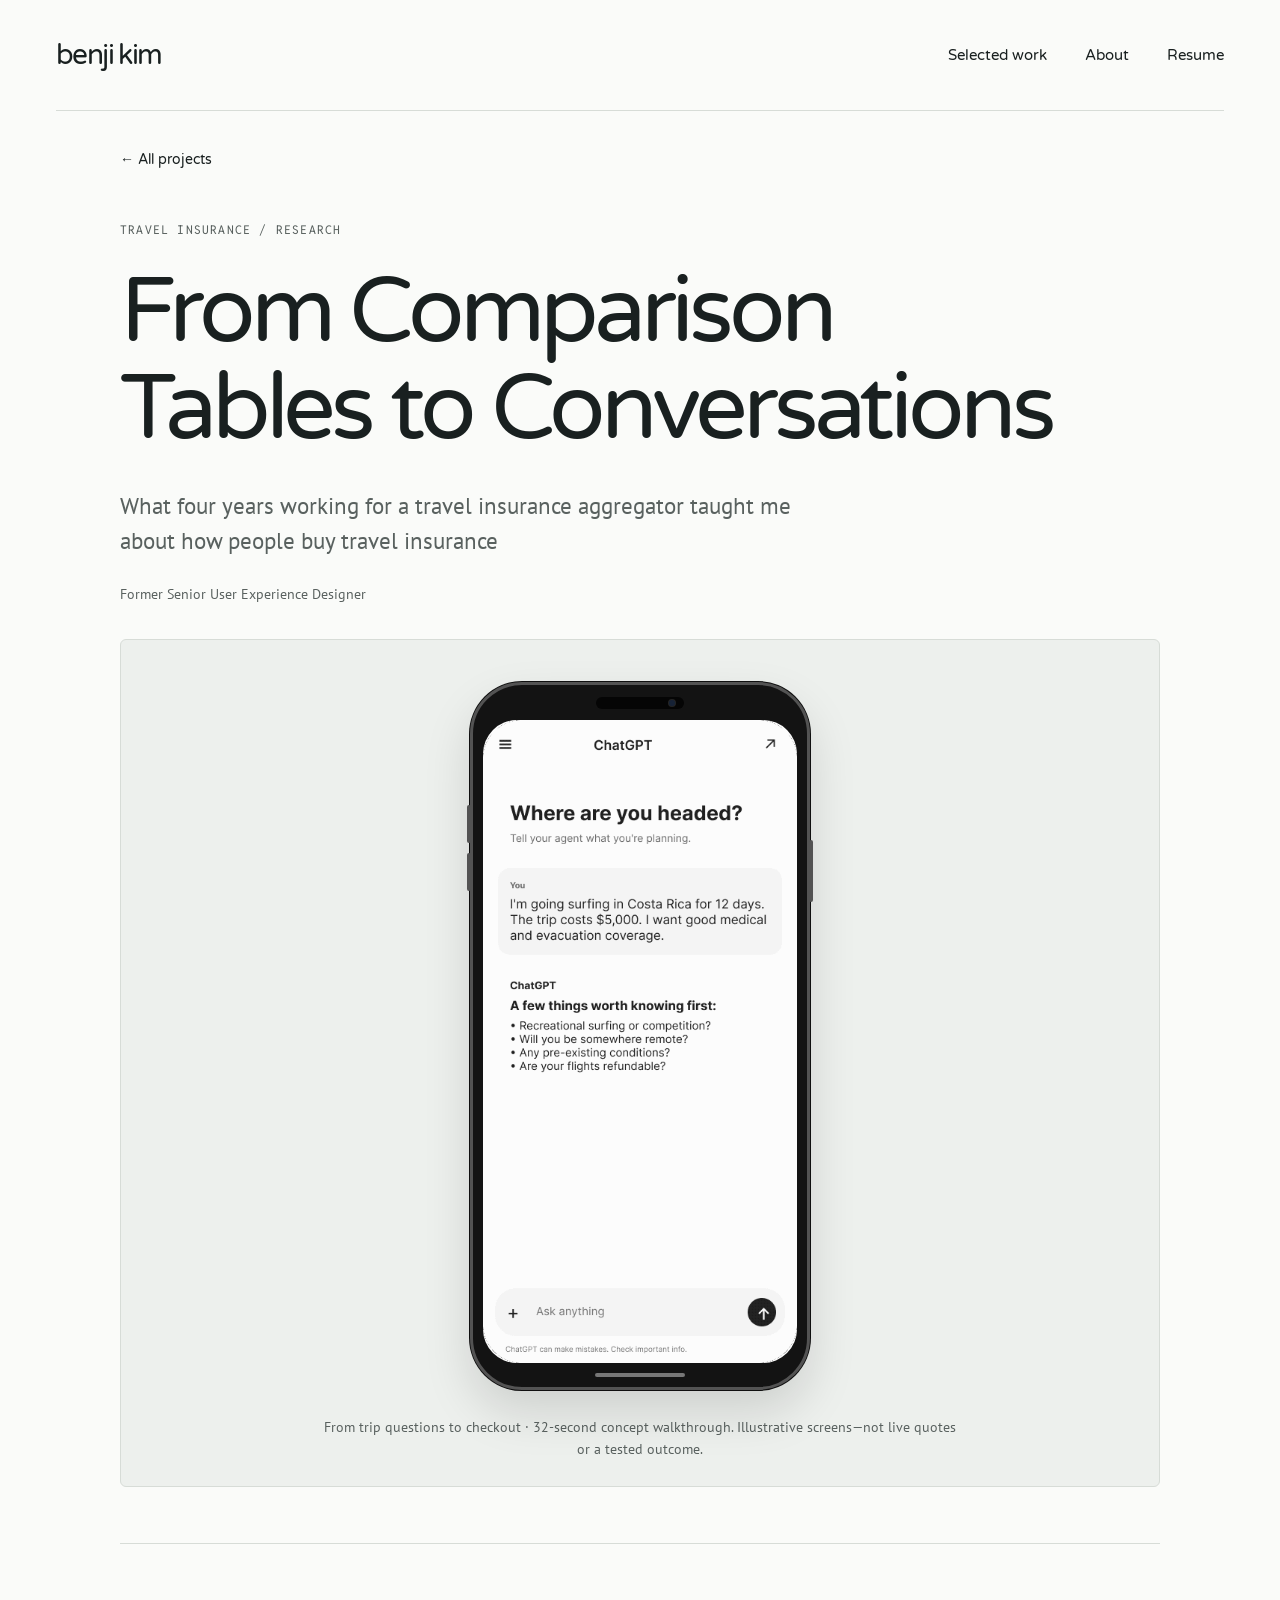
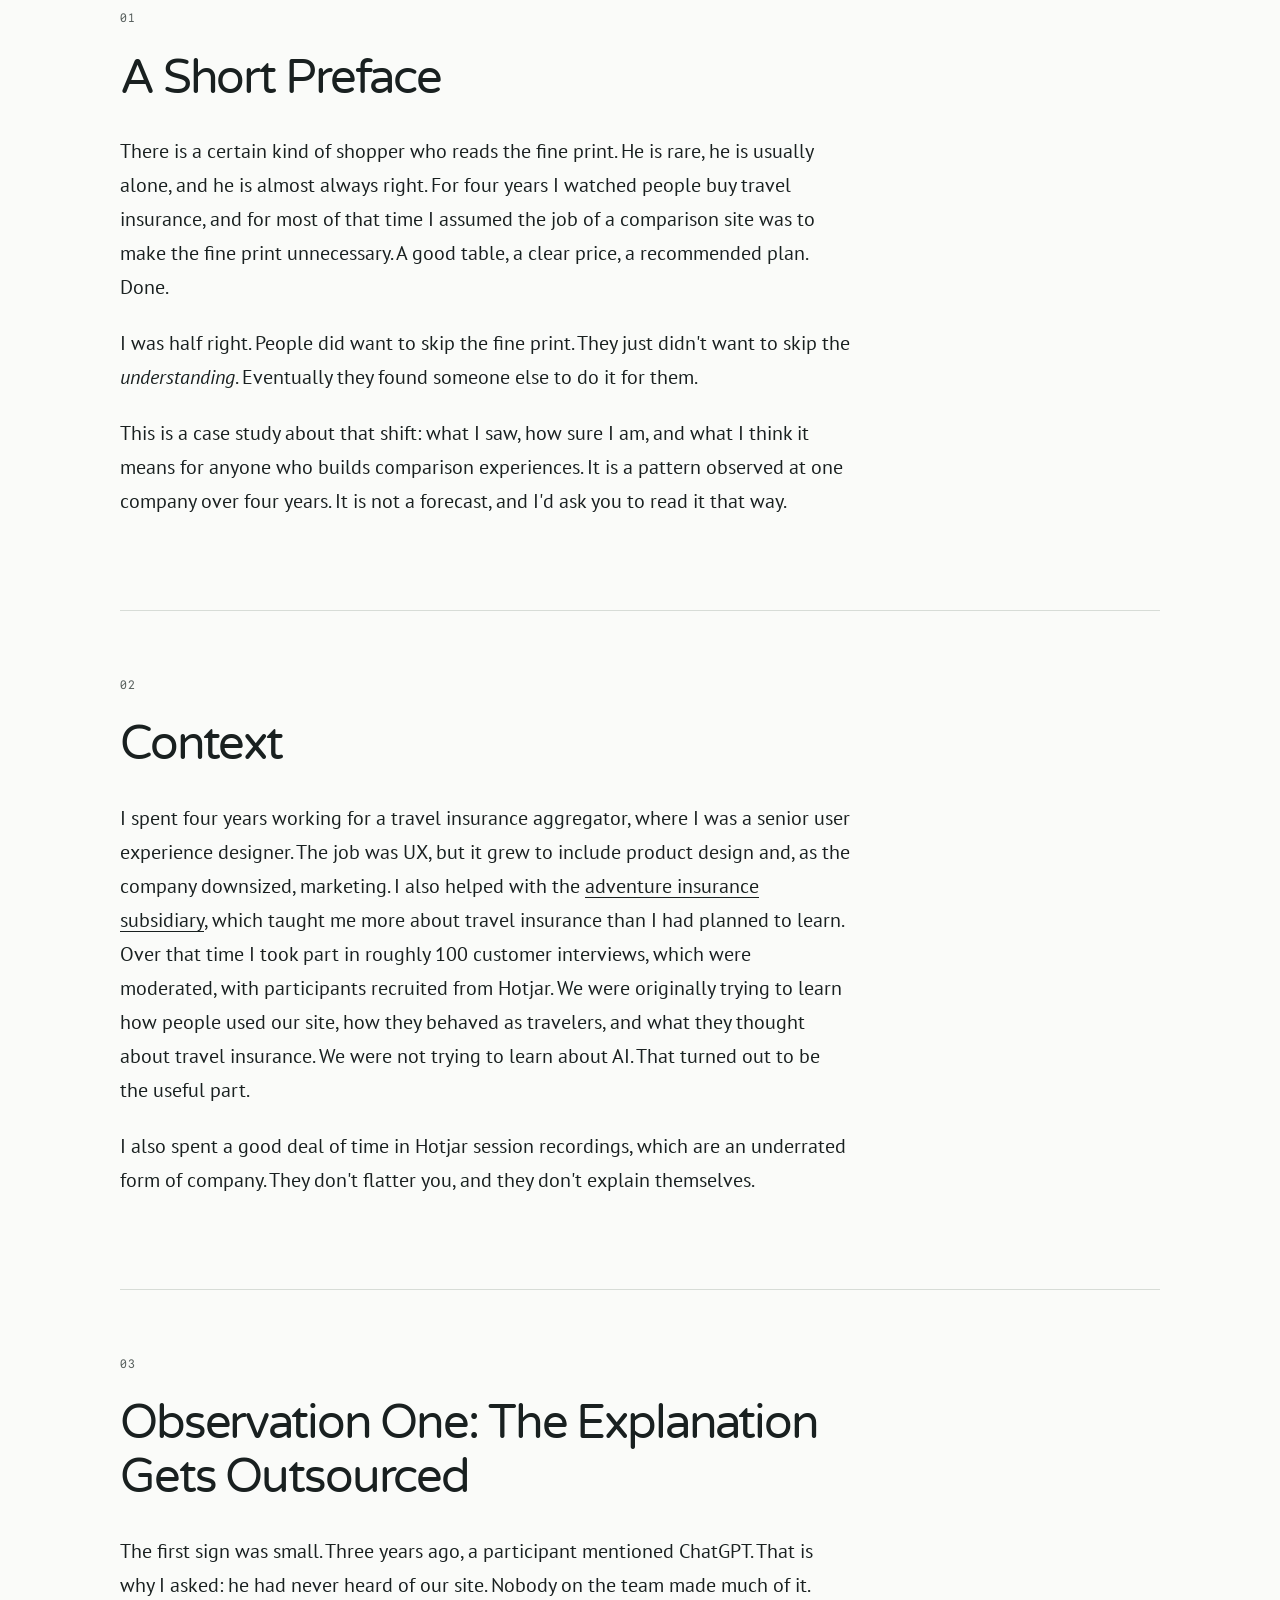
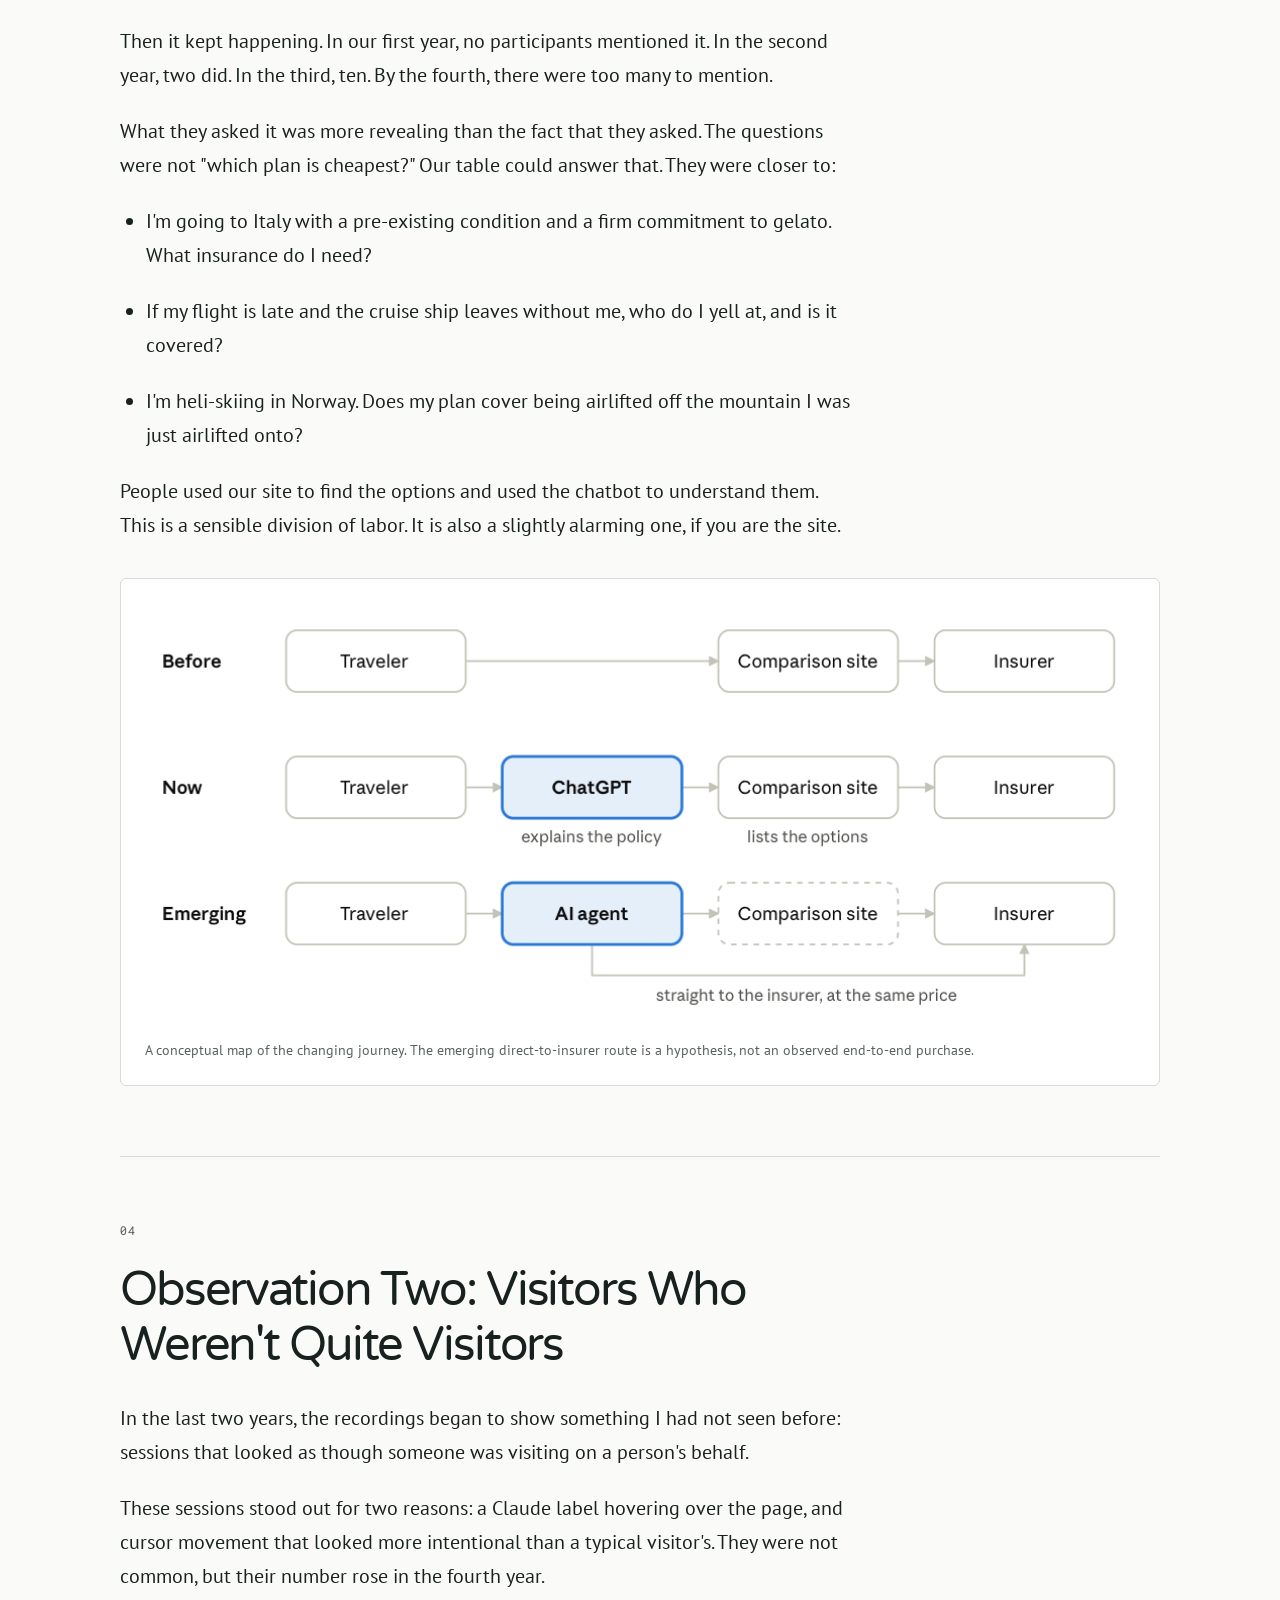
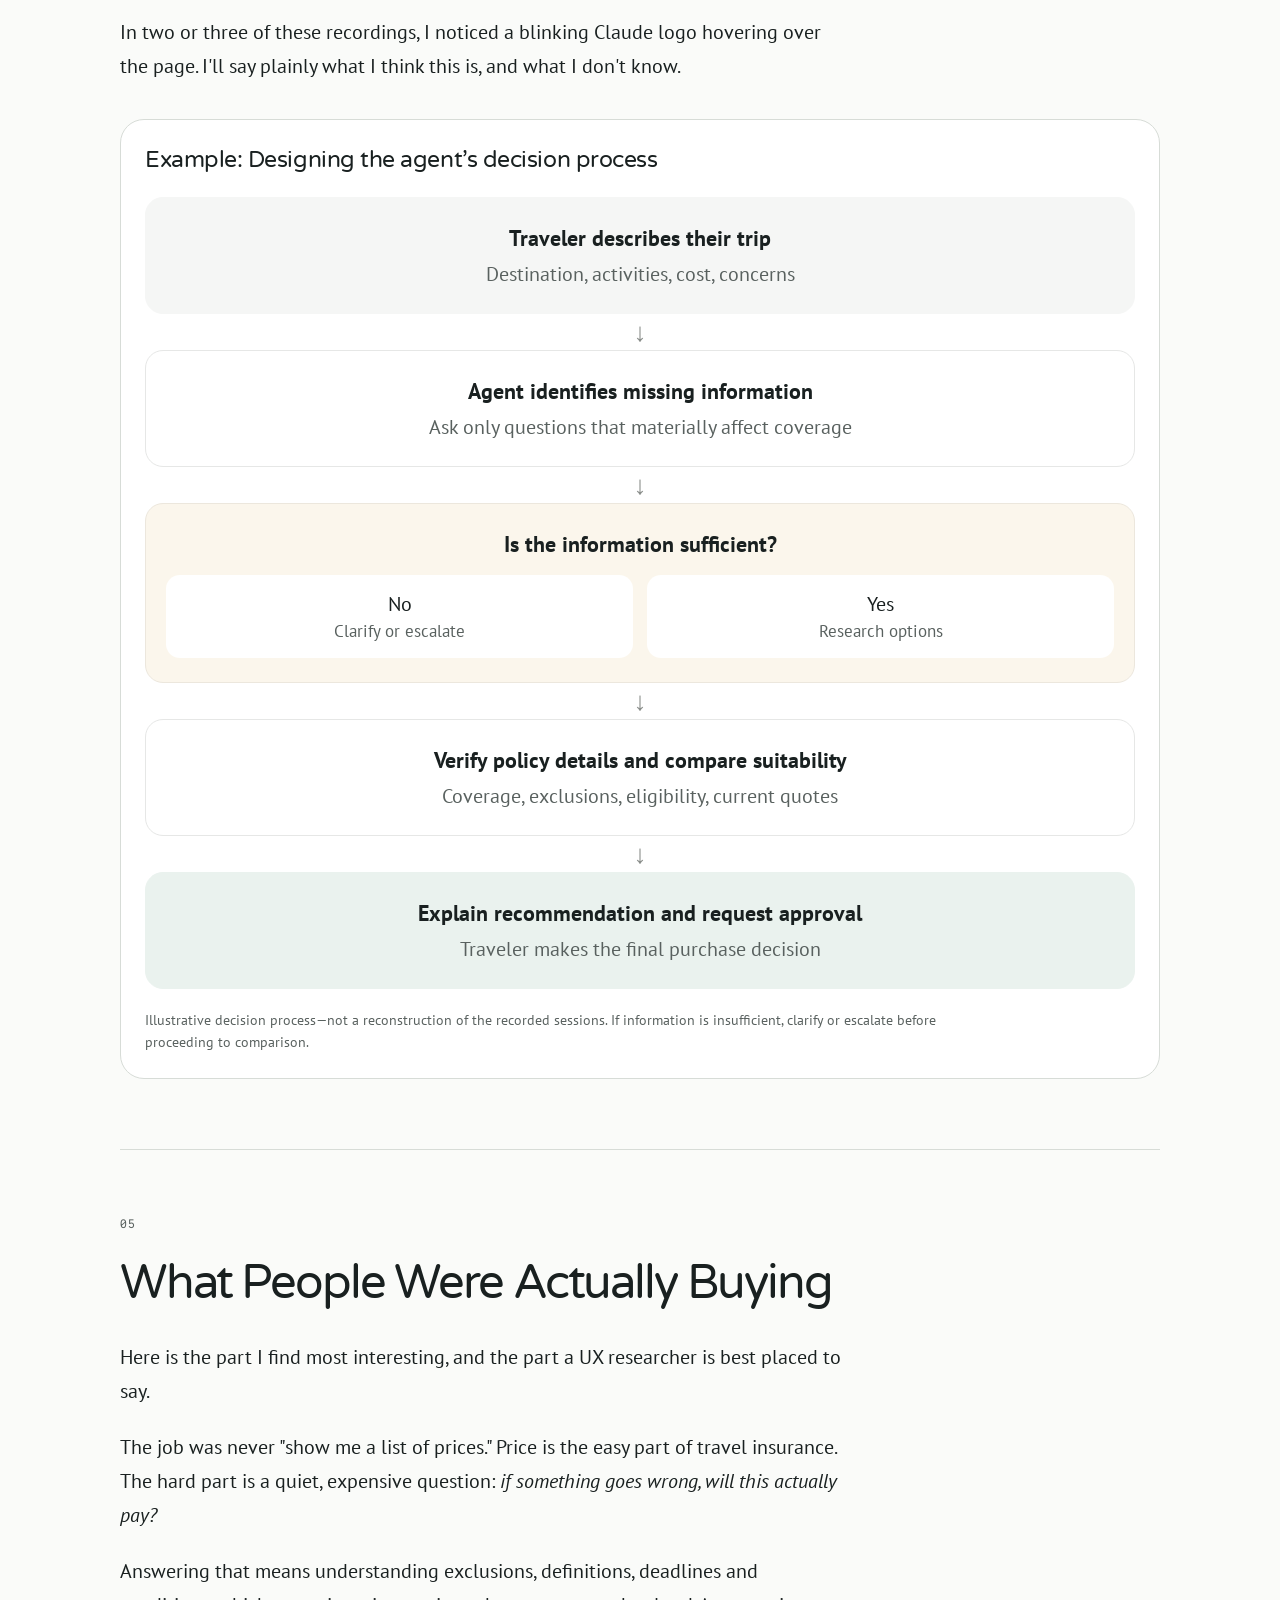
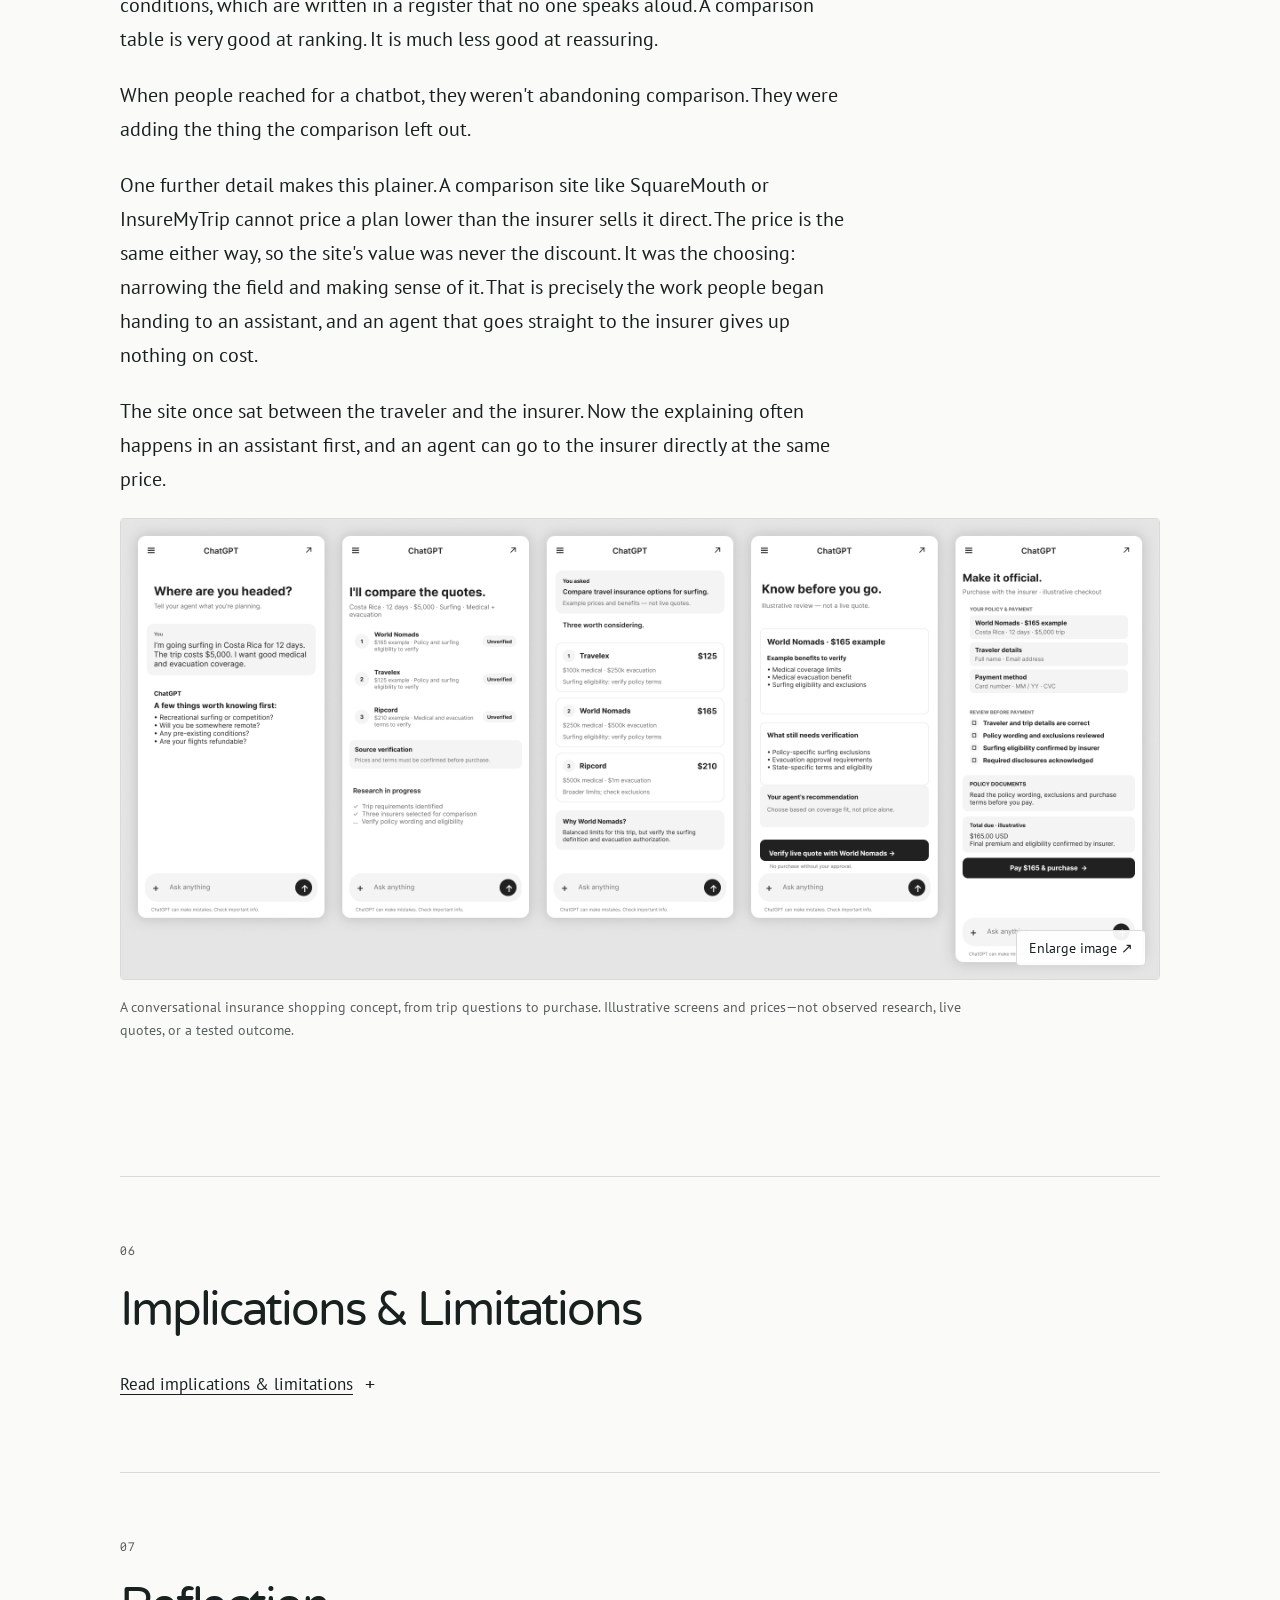
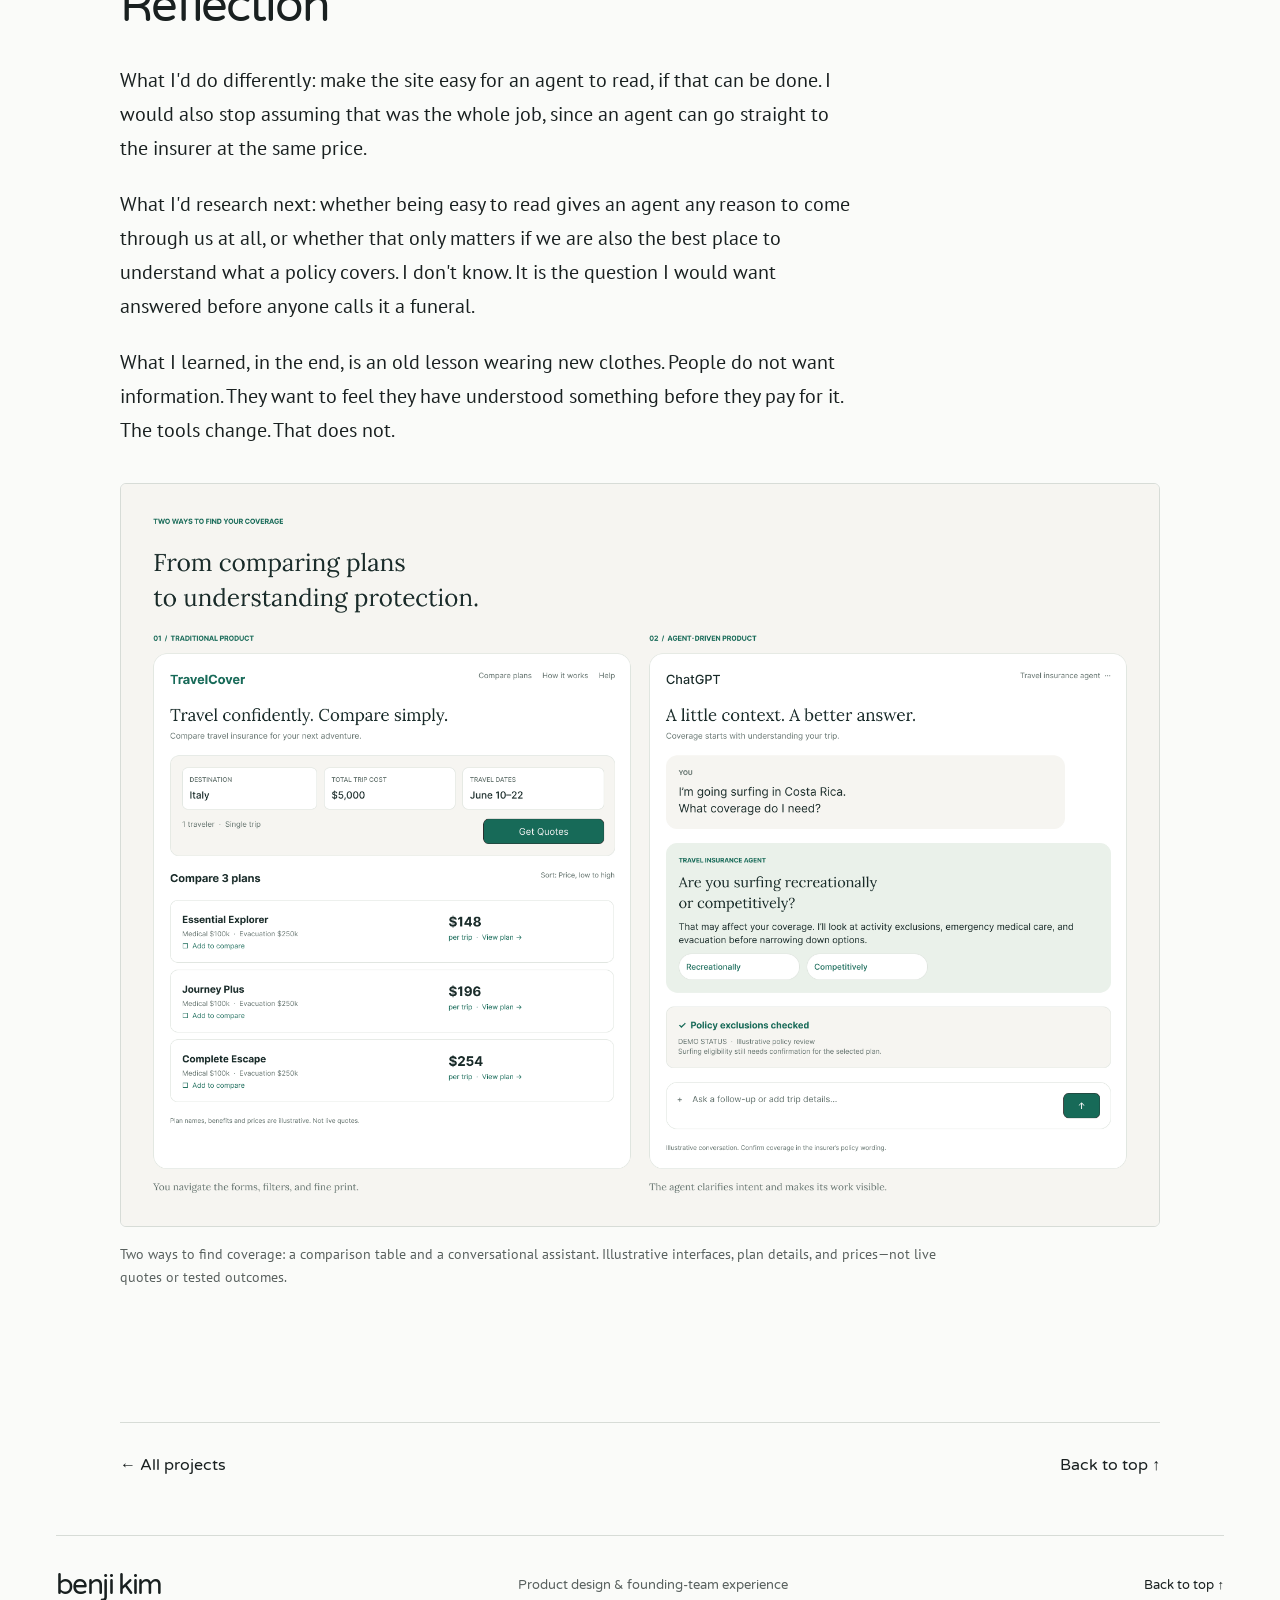
==== commit 608599d7: "Update insurance homepage card and add reflection comparison visual" ====
--- a/comparison-tables-to-conversations.html
+++ b/comparison-tables-to-conversations.html
@@ -23,4 +23,4 @@
 
 <section id="chapter-7" aria-labelledby="heading-7"><div class="prose"><p class="eyebrow">07</p><h2 id="heading-7">Reflection</h2><p>What I&#x27;d do differently: make the site easy for an agent to read, if that can be done. I would also stop assuming that was the whole job, since an agent can go straight to the insurer at the same price.</p>
 <p>What I&#x27;d research next: whether being easy to read gives an agent any reason to come through us at all, or whether that only matters if we are also the best place to understand what a policy covers. I don&#x27;t know. It is the question I would want answered before anyone calls it a funeral.</p>
-<p>What I learned, in the end, is an old lesson wearing new clothes. People do not want information. They want to feel they have understood something before they pay for it. The tools change. That does not.</p></div></section></article><nav class="case-next" aria-label="Case study navigation"><a href="index.html#work">← All projects</a><a href="#top">Back to top ↑</a></nav></main><footer class="wrap"><a class="brand" href="index.html">benji kim</a><span>Product design &amp; founding-team experience</span><a href="#top">Back to top ↑</a></footer><dialog class="conversation-image-dialog" id="conversation-image-dialog" aria-labelledby="conversation-image-title"><div class="image-dialog-header"><h2 id="conversation-image-title">Conversational insurance shopping concept</h2><button type="button" class="image-dialog-close" aria-label="Close enlarged image" autofocus>Close ×</button></div><div class="image-dialog-scroll" tabindex="0" role="region" aria-label="Enlarged screens; scroll horizontally to view all five"><img src="assets/ai-travel-insurance-shopping.png" width="2336" height="1036" alt="Five illustrative screens showing conversational trip planning, quote comparison, policy review, and purchase checkout."></div><p class="image-dialog-caption">Illustrative concept—not live quotes or a tested outcome. Scroll to explore the screens.</p></dialog><script src="comparison-image-modal.js" defer></script></body></html>+<p>What I learned, in the end, is an old lesson wearing new clothes. People do not want information. They want to feel they have understood something before they pay for it. The tools change. That does not.</p></div><figure class="reflection-comparison"><img src="assets/home/travel-insurance-ai-home.png" width="1800" height="1288" alt="From comparing plans to understanding protection: a traditional insurance comparison interface beside a conversational AI assistant that clarifies trip needs." loading="lazy" decoding="async"><figcaption>Two ways to find coverage: a comparison table and a conversational assistant. Illustrative interfaces, plan details, and prices—not live quotes or tested outcomes.</figcaption></figure></section></article><nav class="case-next" aria-label="Case study navigation"><a href="index.html#work">← All projects</a><a href="#top">Back to top ↑</a></nav></main><footer class="wrap"><a class="brand" href="index.html">benji kim</a><span>Product design &amp; founding-team experience</span><a href="#top">Back to top ↑</a></footer><dialog class="conversation-image-dialog" id="conversation-image-dialog" aria-labelledby="conversation-image-title"><div class="image-dialog-header"><h2 id="conversation-image-title">Conversational insurance shopping concept</h2><button type="button" class="image-dialog-close" aria-label="Close enlarged image" autofocus>Close ×</button></div><div class="image-dialog-scroll" tabindex="0" role="region" aria-label="Enlarged screens; scroll horizontally to view all five"><img src="assets/ai-travel-insurance-shopping.png" width="2336" height="1036" alt="Five illustrative screens showing conversational trip planning, quote comparison, policy review, and purchase checkout."></div><p class="image-dialog-caption">Illustrative concept—not live quotes or a tested outcome. Scroll to explore the screens.</p></dialog><script src="comparison-image-modal.js" defer></script></body></html>
--- a/comparison-tables.css
+++ b/comparison-tables.css
@@ -63,3 +63,5 @@
 @media(max-width:600px){.comparison-essay .agent-decision{padding:18px;border-radius:18px}.comparison-essay .agent-decision h3{font-size:20px}.comparison-essay .agent-decision .decision-step{font-size:17px;padding:20px 14px}.agent-decision strong{font-size:19px}.decision-branches{gap:10px}.decision-branches>div{padding:12px 8px}.decision-branches span{font-size:15px}}
 
 .comparison-essay .insurance-journey-context{margin:36px 0 0;padding:24px;background:#fff;border:1px solid var(--line);border-radius:6px}.insurance-journey-context img{display:block;width:100%;height:auto}.comparison-essay .insurance-journey-context figcaption{font:14px/1.6 'PT Sans',sans-serif;color:var(--muted);margin-top:20px}@media(max-width:600px){.comparison-essay .insurance-journey-context{padding:14px}}
+
+.comparison-essay .reflection-comparison{margin:36px 0 0}.reflection-comparison img{display:block;width:100%;height:auto;border:1px solid var(--line);border-radius:6px}.comparison-essay .reflection-comparison figcaption{font:14px/1.6 'PT Sans',sans-serif;color:var(--muted);margin-top:16px;max-width:850px}
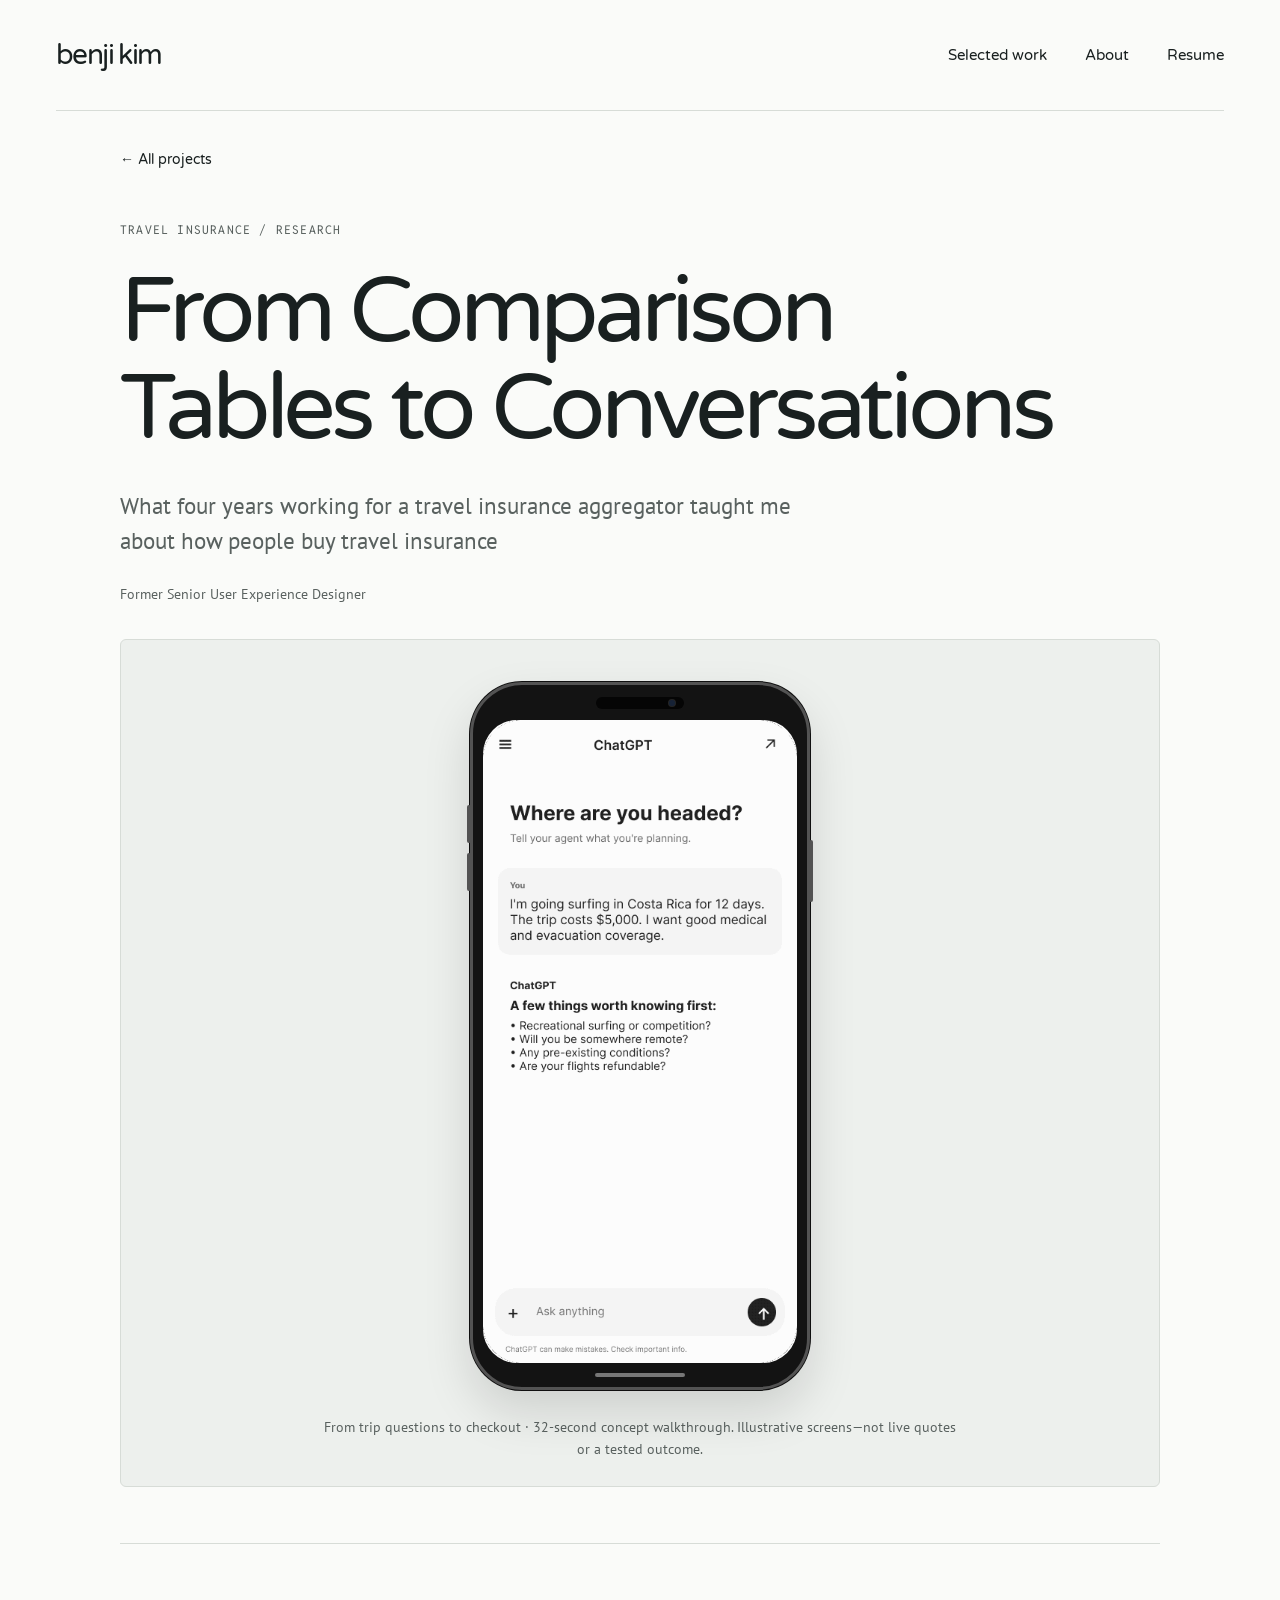
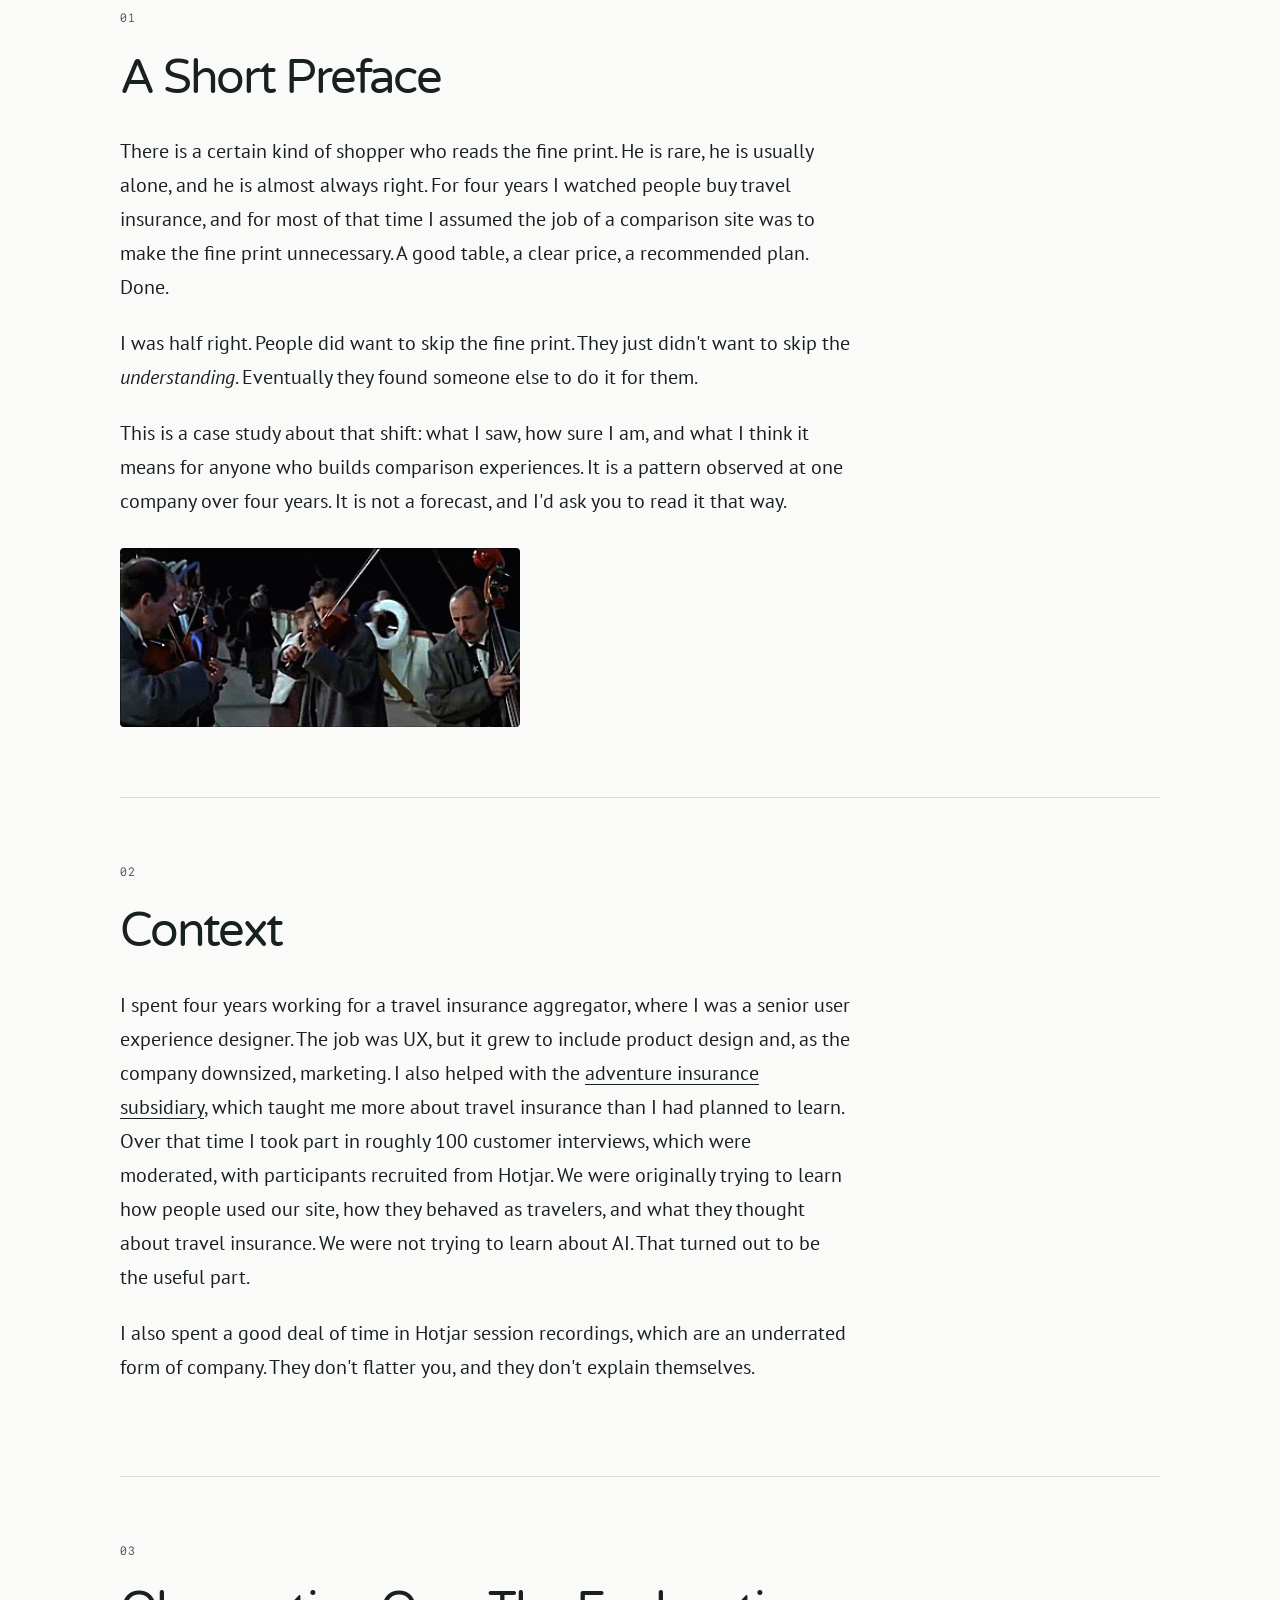
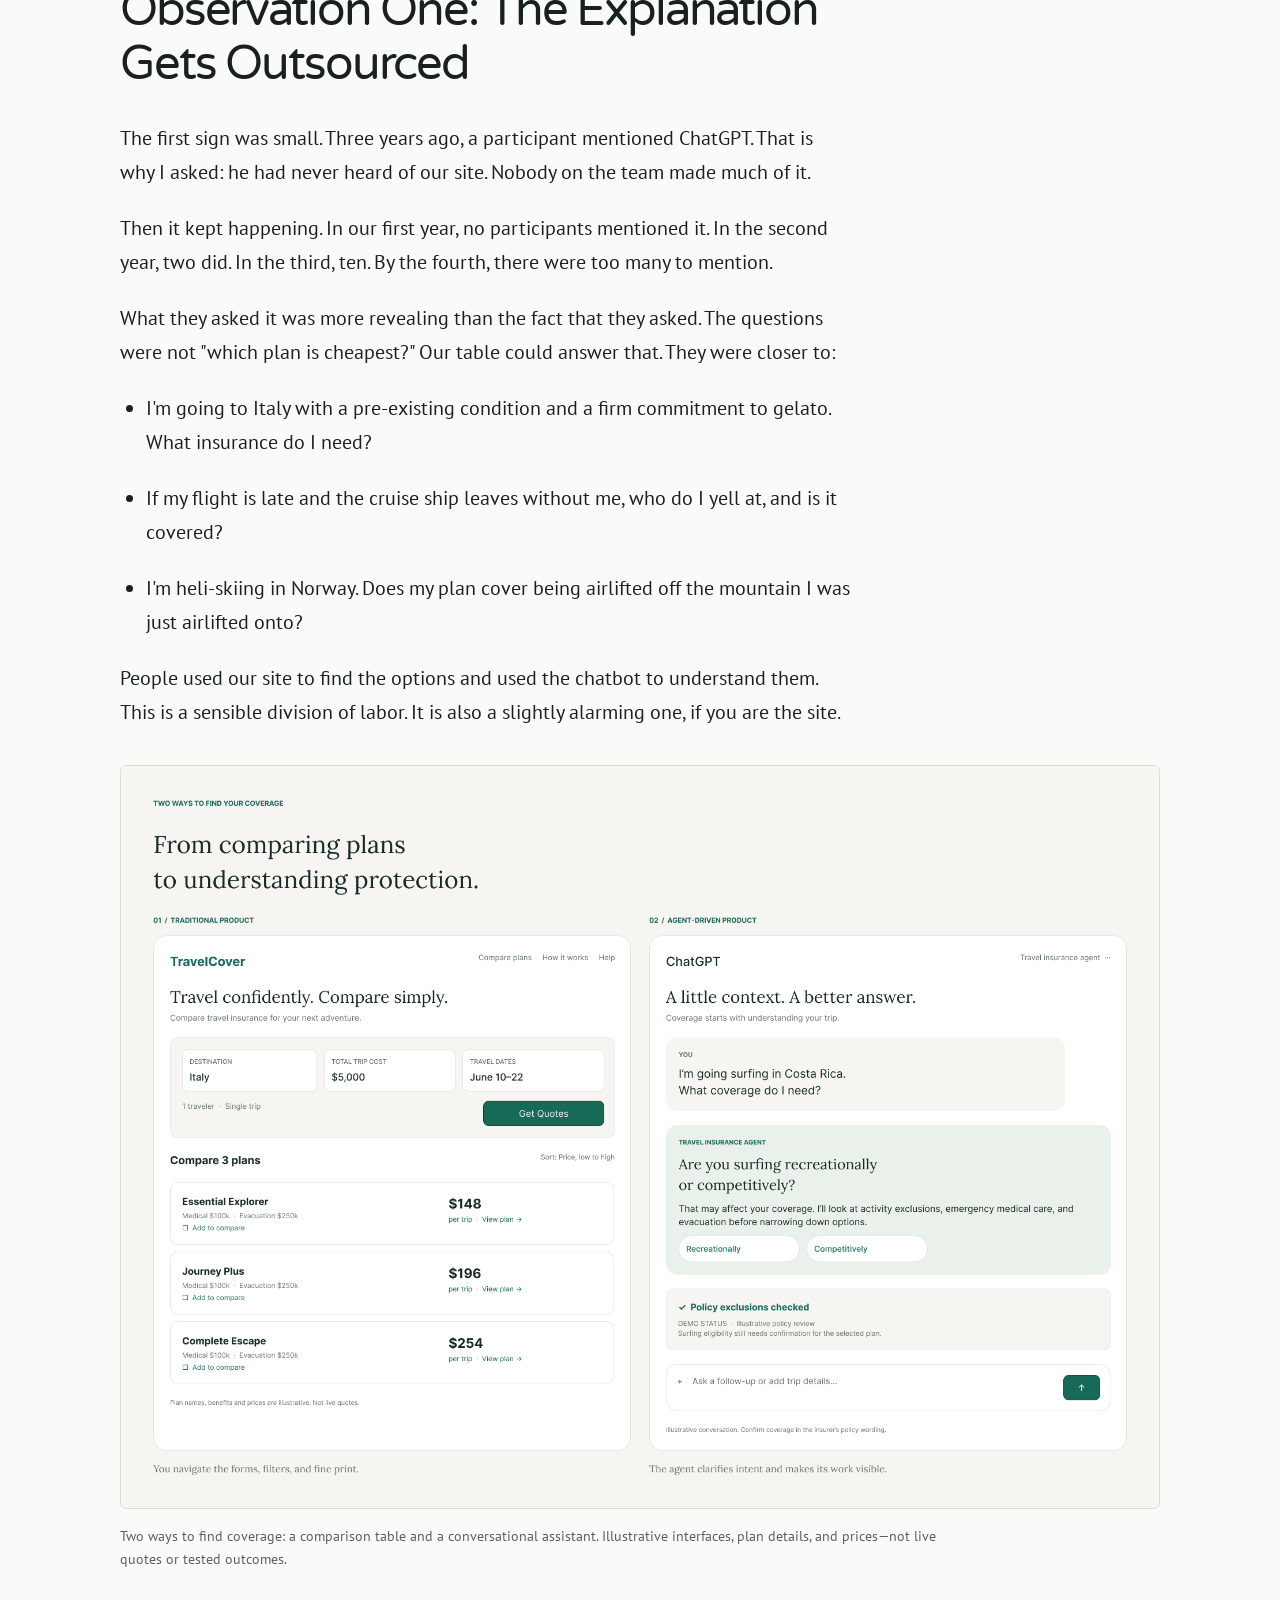
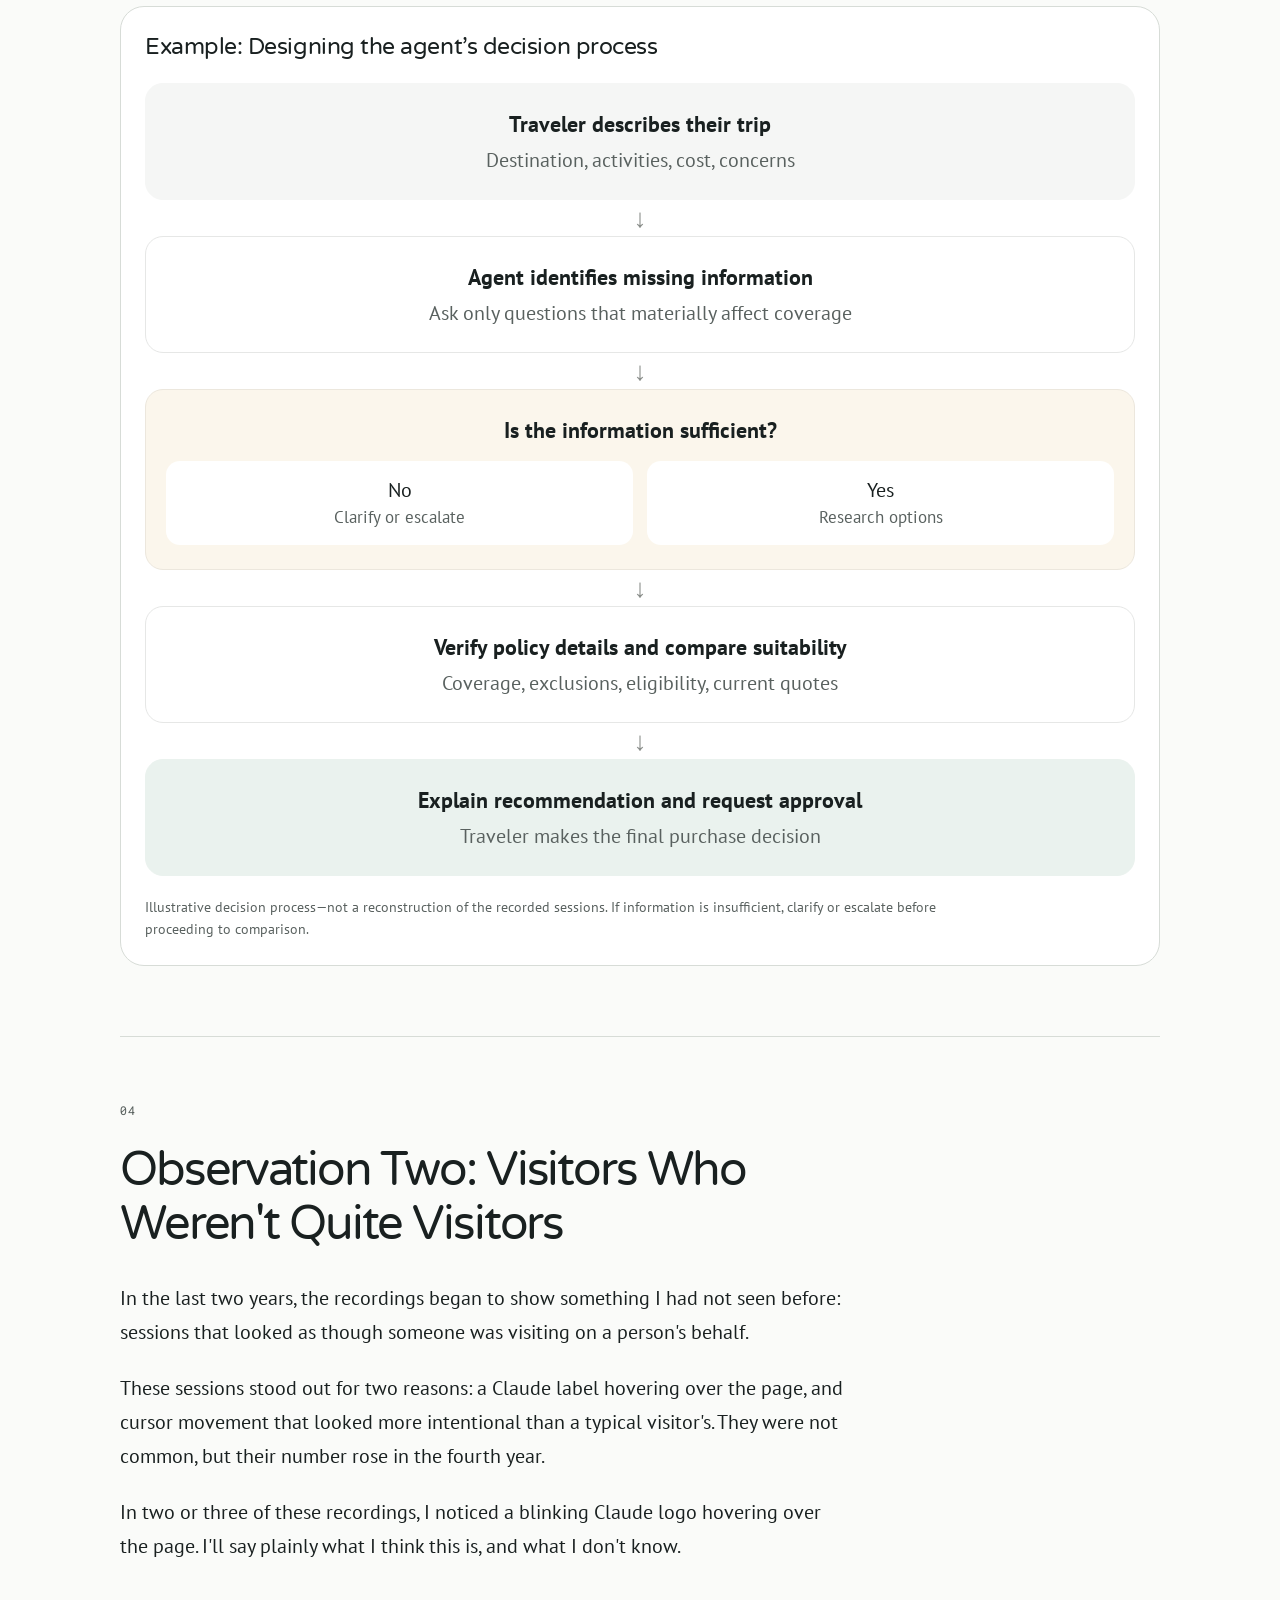
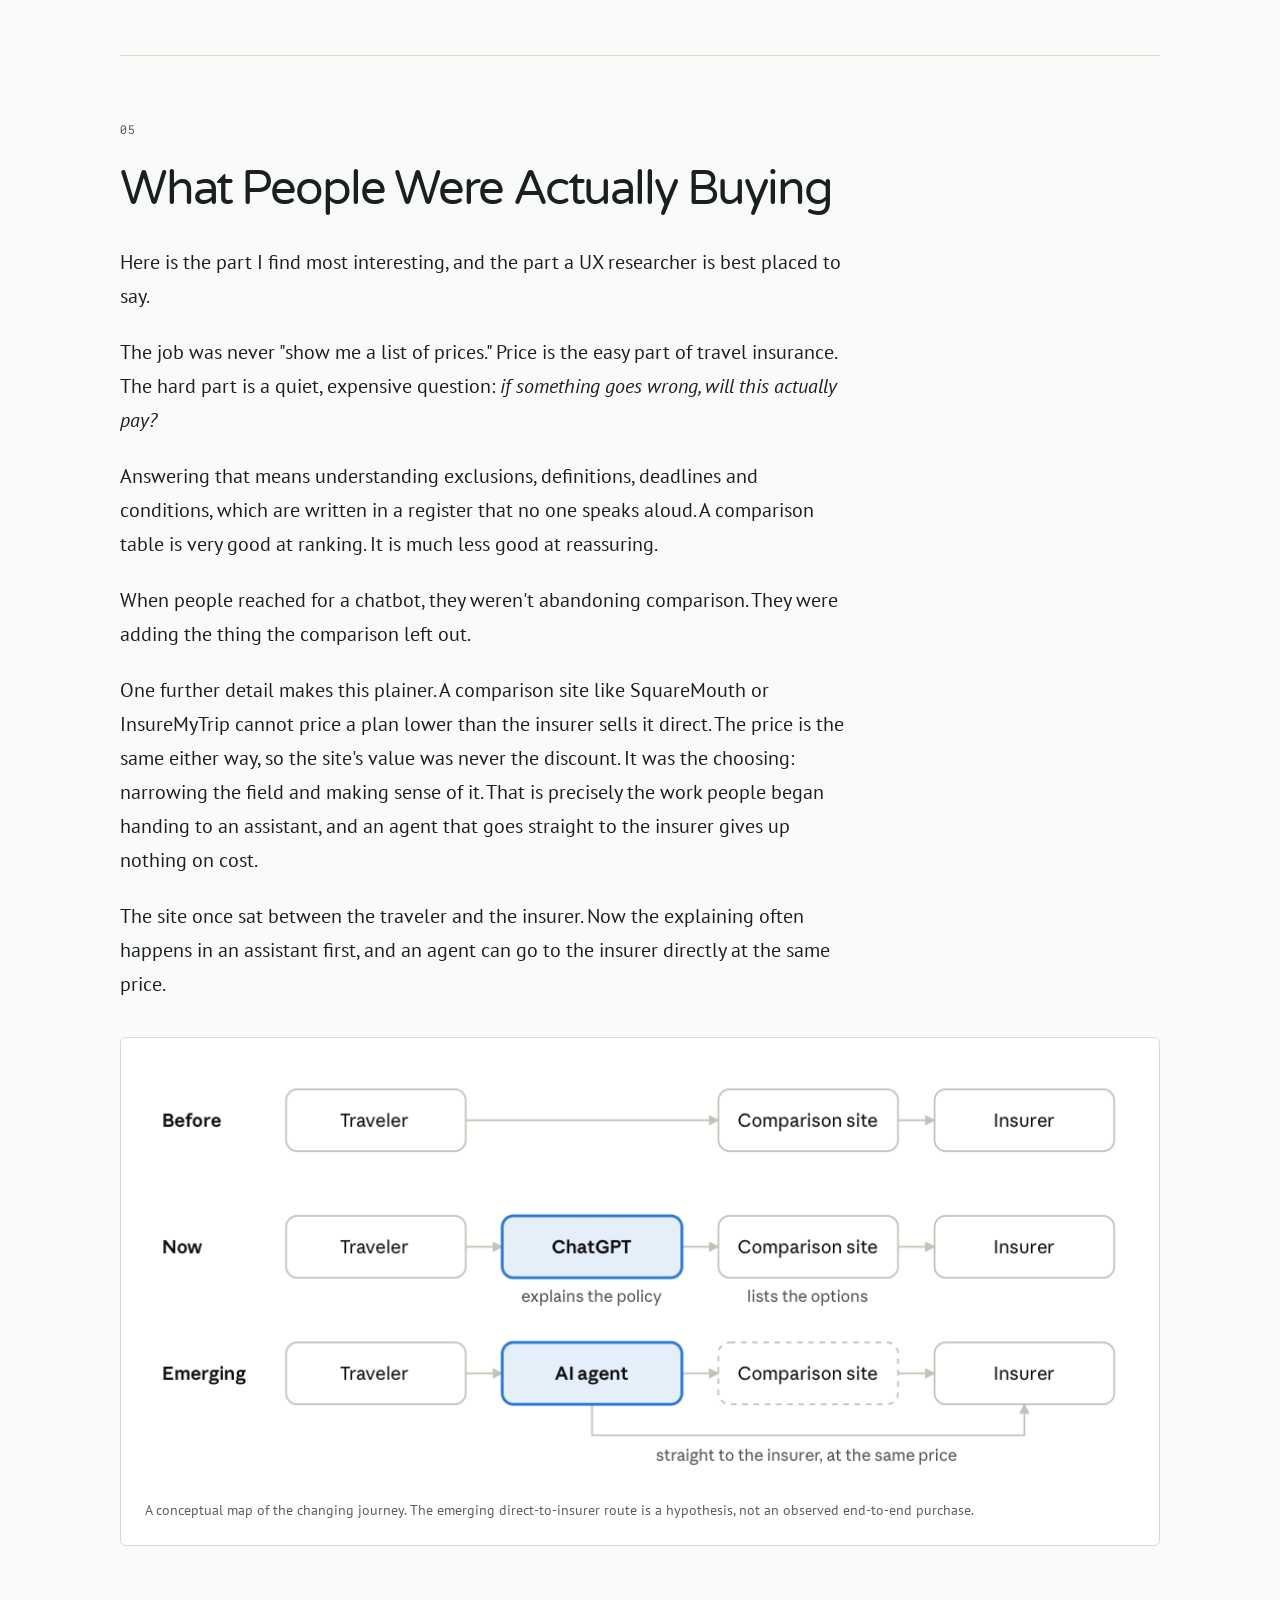
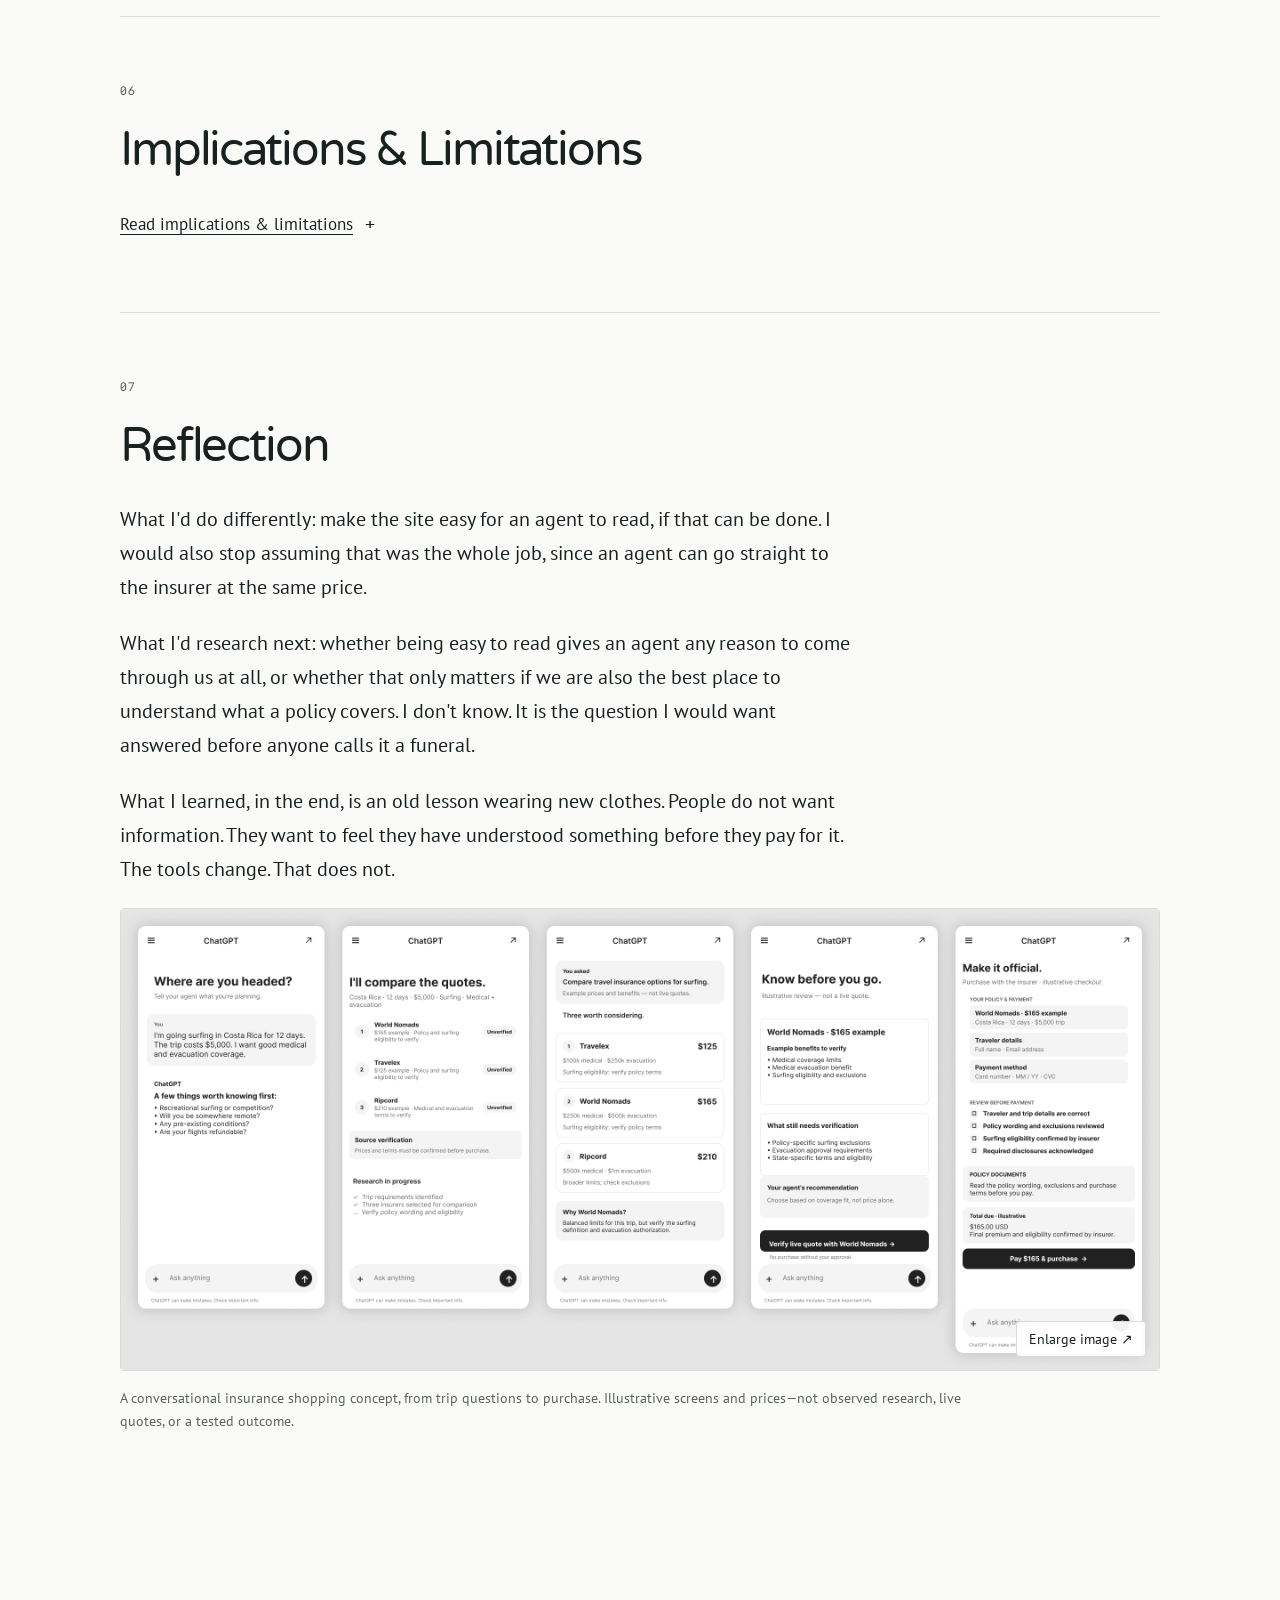
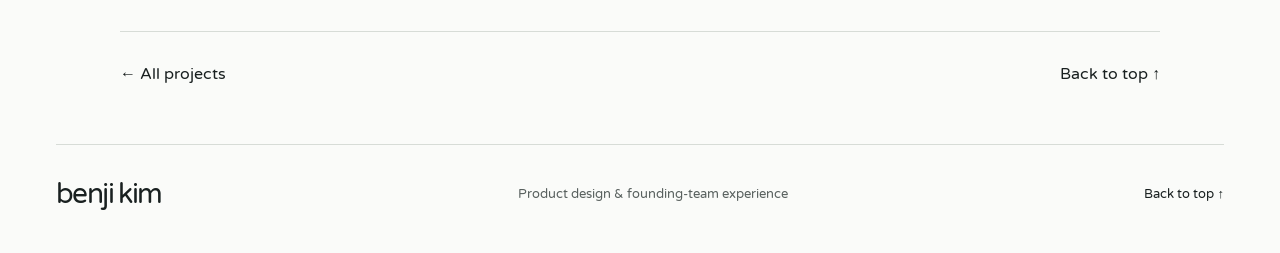
==== commit 57fd0088: "Revise insurance implications and rearrange case study visuals" ====
--- a/comparison-tables-to-conversations.html
+++ b/comparison-tables-to-conversations.html
@@ -1,26 +1,24 @@
 <!doctype html><html lang="en"><head><meta charset="utf-8"><meta name="viewport" content="width=device-width,initial-scale=1"><title>From Comparison Tables to Conversations — Benji Kim</title><meta name="description" content="What four years working for a travel insurance aggregator taught me about how people buy travel insurance: an essay on comparison, comprehension, and conversational assistance."><link rel="preconnect" href="https://fonts.googleapis.com"><link rel="preconnect" href="https://fonts.gstatic.com" crossorigin><link href="https://fonts.googleapis.com/css2?family=PT+Sans:wght@400;700&amp;family=Reddit+Mono:wght@400;500;600&amp;family=Varela+Round&amp;display=swap" rel="stylesheet"><link rel="stylesheet" href="style.css"><link rel="stylesheet" href="research.css"><link rel="stylesheet" href="comparison-tables.css"></head><body class="case-page research-page comparison-essay"><a class="skip" href="#case-content">Skip to case study</a><header class="wrap"><a class="brand" href="index.html" aria-label="Benji Kim home">benji kim</a><nav aria-label="Main navigation"><a href="index.html#work">Selected work</a><a href="index.html#about">About</a><a href="resume.html">Resume</a></nav></header><main class="case-wrap" id="top"><a class="back-link" href="index.html#work">← All projects</a><article class="case-content" id="case-content"><p class="eyebrow">Travel insurance / Research</p><h1>From Comparison Tables to Conversations</h1><p class="intro">What four years working for a travel insurance aggregator taught me about how people buy travel insurance</p><p class="essay-byline">Former Senior User Experience Designer</p><figure class="conversation-motion"><div class="iphone-device"><div class="iphone-top" aria-hidden="true"><span class="iphone-camera"></span></div><div class="iphone-display"><img src="assets/travel-insurance-motion-walkthrough.gif" width="420" height="860" alt="Animated concept walkthrough of conversational travel-insurance shopping, from trip questions to checkout." decoding="async"></div><span class="iphone-home" aria-hidden="true"></span></div><figcaption>From trip questions to checkout · 32-second concept walkthrough. Illustrative screens—not live quotes or a tested outcome.</figcaption></figure><section id="chapter-1" aria-labelledby="heading-1"><div class="prose"><p class="eyebrow">01</p><h2 id="heading-1">A Short Preface</h2><p>There is a certain kind of shopper who reads the fine print. He is rare, he is usually alone, and he is almost always right. For four years I watched people buy travel insurance, and for most of that time I assumed the job of a comparison site was to make the fine print unnecessary. A good table, a clear price, a recommended plan. Done.</p>
 <p>I was half right. People did want to skip the fine print. They just didn&#x27;t want to skip the <em>understanding</em>. Eventually they found someone else to do it for them.</p>
-<p>This is a case study about that shift: what I saw, how sure I am, and what I think it means for anyone who builds comparison experiences. It is a pattern observed at one company over four years. It is not a forecast, and I&#x27;d ask you to read it that way.</p></div></section>
+<p>This is a case study about that shift: what I saw, how sure I am, and what I think it means for anyone who builds comparison experiences. It is a pattern observed at one company over four years. It is not a forecast, and I&#x27;d ask you to read it that way.</p></div><figure class="preface-reaction"><img src="assets/section-one-reaction.gif" width="371" height="166" alt="Musicians continue playing their string instruments amid a busy scene." loading="lazy" decoding="async"></figure></section>
 <section id="chapter-2" aria-labelledby="heading-2"><div class="prose"><p class="eyebrow">02</p><h2 id="heading-2">Context</h2><p>I spent four years working for a travel insurance aggregator, where I was a senior user experience designer. The job was UX, but it grew to include product design and, as the company downsized, marketing. I also helped with the <a href="insurance.html">adventure insurance subsidiary</a>, which taught me more about travel insurance than I had planned to learn. Over that time I took part in roughly 100 customer interviews, which were moderated, with participants recruited from Hotjar. We were originally trying to learn how people used our site, how they behaved as travelers, and what they thought about travel insurance. We were not trying to learn about AI. That turned out to be the useful part.</p>
 <p>I also spent a good deal of time in Hotjar session recordings, which are an underrated form of company. They don&#x27;t flatter you, and they don&#x27;t explain themselves.</p></div></section>
 <section id="chapter-3" aria-labelledby="heading-3"><div class="prose"><p class="eyebrow">03</p><h2 id="heading-3">Observation One: The Explanation Gets Outsourced</h2><p>The first sign was small. Three years ago, a participant mentioned ChatGPT. That is why I asked: he had never heard of our site. Nobody on the team made much of it.</p>
 <p>Then it kept happening. In our first year, no participants mentioned it. In the second year, two did. In the third, ten. By the fourth, there were too many to mention.</p>
 <p>What they asked it was more revealing than the fact that they asked. The questions were not &quot;which plan is cheapest?&quot; Our table could answer that. They were closer to:</p>
 <ul><li>I&#x27;m going to Italy with a pre-existing condition and a firm commitment to gelato. What insurance do I need?</li><li>If my flight is late and the cruise ship leaves without me, who do I yell at, and is it covered?</li><li>I&#x27;m heli-skiing in Norway. Does my plan cover being airlifted off the mountain I was just airlifted onto?</li></ul>
-<p>People used our site to find the options and used the chatbot to understand them. This is a sensible division of labor. It is also a slightly alarming one, if you are the site.</p></div><figure class="insurance-journey-context"><img src="assets/home/travel-insurance-ai-journey.png" width="980" height="412" alt="Conceptual journey diagram: traveler to comparison site to insurer; ChatGPT added to explain policies; a possible future agent route directly to the insurer." loading="lazy" decoding="async"><figcaption>A conceptual map of the changing journey. The emerging direct-to-insurer route is a hypothesis, not an observed end-to-end purchase.</figcaption></figure></section>
+<p>People used our site to find the options and used the chatbot to understand them. This is a sensible division of labor. It is also a slightly alarming one, if you are the site.</p></div><figure class="reflection-comparison"><img src="assets/home/travel-insurance-ai-home.png" width="1800" height="1288" alt="From comparing plans to understanding protection: a traditional insurance comparison interface beside a conversational AI assistant that clarifies trip needs." loading="lazy" decoding="async"><figcaption>Two ways to find coverage: a comparison table and a conversational assistant. Illustrative interfaces, plan details, and prices—not live quotes or tested outcomes.</figcaption></figure><figure class="agent-decision" aria-labelledby="agent-decision-title"><h3 id="agent-decision-title">Example: Designing the agent’s decision process</h3><ol class="agent-decision-steps"><li class="decision-step decision-trip"><strong>Traveler describes their trip</strong><span>Destination, activities, cost, concerns</span></li><li class="decision-step"><strong>Agent identifies missing information</strong><span>Ask only questions that materially affect coverage</span></li><li class="decision-step decision-question"><strong>Is the information sufficient?</strong><div class="decision-branches"><div><b>No</b><span>Clarify or escalate</span></div><div><b>Yes</b><span>Research options</span></div></div></li><li class="decision-step"><strong>Verify policy details and compare suitability</strong><span>Coverage, exclusions, eligibility, current quotes</span></li><li class="decision-step decision-approval"><strong>Explain recommendation and request approval</strong><span>Traveler makes the final purchase decision</span></li></ol><figcaption>Illustrative decision process—not a reconstruction of the recorded sessions. If information is insufficient, clarify or escalate before proceeding to comparison.</figcaption></figure></section>
 <section id="chapter-4" aria-labelledby="heading-4"><div class="prose"><p class="eyebrow">04</p><h2 id="heading-4">Observation Two: Visitors Who Weren&#x27;t Quite Visitors</h2><p>In the last two years, the recordings began to show something I had not seen before: sessions that looked as though someone was visiting on a person&#x27;s behalf.</p>
 <p>These sessions stood out for two reasons: a Claude label hovering over the page, and cursor movement that looked more intentional than a typical visitor&#x27;s. They were not common, but their number rose in the fourth year.</p>
-<p>In two or three of these recordings, I noticed a blinking Claude logo hovering over the page. I&#x27;ll say plainly what I think this is, and what I don&#x27;t know.</p></div><figure class="agent-decision" aria-labelledby="agent-decision-title"><h3 id="agent-decision-title">Example: Designing the agent’s decision process</h3><ol class="agent-decision-steps"><li class="decision-step decision-trip"><strong>Traveler describes their trip</strong><span>Destination, activities, cost, concerns</span></li><li class="decision-step"><strong>Agent identifies missing information</strong><span>Ask only questions that materially affect coverage</span></li><li class="decision-step decision-question"><strong>Is the information sufficient?</strong><div class="decision-branches"><div><b>No</b><span>Clarify or escalate</span></div><div><b>Yes</b><span>Research options</span></div></div></li><li class="decision-step"><strong>Verify policy details and compare suitability</strong><span>Coverage, exclusions, eligibility, current quotes</span></li><li class="decision-step decision-approval"><strong>Explain recommendation and request approval</strong><span>Traveler makes the final purchase decision</span></li></ol><figcaption>Illustrative decision process—not a reconstruction of the recorded sessions. If information is insufficient, clarify or escalate before proceeding to comparison.</figcaption></figure></section>
+<p>In two or three of these recordings, I noticed a blinking Claude logo hovering over the page. I&#x27;ll say plainly what I think this is, and what I don&#x27;t know.</p></div></section>
 <section id="chapter-5" aria-labelledby="heading-5"><div class="prose"><p class="eyebrow">05</p><h2 id="heading-5">What People Were Actually Buying</h2><p>Here is the part I find most interesting, and the part a UX researcher is best placed to say.</p>
 <p>The job was never &quot;show me a list of prices.&quot; Price is the easy part of travel insurance. The hard part is a quiet, expensive question: <em>if something goes wrong, will this actually pay?</em></p>
 <p>Answering that means understanding exclusions, definitions, deadlines and conditions, which are written in a register that no one speaks aloud. A comparison table is very good at ranking. It is much less good at reassuring.</p>
 <p>When people reached for a chatbot, they weren&#x27;t abandoning comparison. They were adding the thing the comparison left out.</p>
 <p>One further detail makes this plainer. A comparison site like SquareMouth or InsureMyTrip cannot price a plan lower than the insurer sells it direct. The price is the same either way, so the site&#x27;s value was never the discount. It was the choosing: narrowing the field and making sense of it. That is precisely the work people began handing to an assistant, and an agent that goes straight to the insurer gives up nothing on cost.</p>
-<p>The site once sat between the traveler and the insurer. Now the explaining often happens in an assistant first, and an agent can go to the insurer directly at the same price.</p></div><figure class="conversation-screens"><button type="button" class="conversation-image-open" aria-label="Enlarge the conversational insurance shopping screens" aria-haspopup="dialog" aria-controls="conversation-image-dialog"><img src="assets/ai-travel-insurance-shopping.png" width="2336" height="1036" alt="Five illustrative screens showing conversational trip planning, quote comparison, policy review, and purchase checkout." decoding="async" fetchpriority="high"><span class="image-enlarge-hint">Enlarge image ↗</span></button><figcaption>A conversational insurance shopping concept, from trip questions to purchase. Illustrative screens and prices—not observed research, live quotes, or a tested outcome. </figcaption></figure></section>
-<section id="chapter-6" aria-labelledby="heading-6"><div class="prose"><p class="eyebrow">06</p><h2 id="heading-6">Implications &amp; Limitations</h2><details class="essay-limitations"><summary><span class="limitations-label">Read implications &amp; limitations</span><span class="limitations-indicator" aria-hidden="true">+</span></summary><div class="limitations-content"><p>These are my inferences, not findings. I hold them with moderate conviction.</p>
-<ol class="source-implications"><li><strong>Treat explanation as a core feature, not a footnote.</strong> If customers are explaining policies to themselves elsewhere, the explanation is where the value is moving. Plain-language coverage summaries, written by people accountable for them, are worth more than another filter.</li><li><strong>Make plan data readable by machines as well as people.</strong> If an agent is going to read the page, structured, unambiguous plan details will serve everyone better than a layout that works only for the eye.</li><li><strong>Show what happens after the sale.</strong> Claims experience is the information people most want and can least find. A comparison site doesn&#x27;t take part in the claims process, so it doesn&#x27;t hold that information; the insurers do. The opportunity is to close that gap, by surfacing insurer-supplied claims information or independent evaluation, rather than implying the site owns it.</li><li><strong>Be honest about incentives.</strong> A person delegating a choice is entitled to know who benefits from the answer. Clear disclosure of commercial relationships matters more, not less, when a machine is doing the reading.</li><li><strong>Design for a handoff.</strong> Plenty of customers will move between a person&#x27;s judgment and an assistant&#x27;s help in the same journey. The experience should survive that, rather than assume a single human at a single screen.</li></ol>
-<p>There is a larger business question underneath all this, which is what happens to a model built on human clicks when fewer clicks are human. I have views on that. I don&#x27;t have evidence for them beyond the pattern above, so I&#x27;ll leave them as a question.</p><h3>Limitations</h3><p>My interviews came from people recruited through Hotjar, across every demographic we looked at, so I saw no obvious skew. Agent traffic is hard to identify with certainty from recordings, and my identification rests on the Claude label in a handful of Hotjar recordings, the cursor behavior in them, and GA4 data. This is one company&#x27;s customers, over one four-year window, and AI-assisted shopping is still early. I am describing a pattern, not a market. It also helps to say what a comparison site does not control: it takes no part in the claims process, and it cannot price plans below what insurers charge direct. Those facts shape what the site can offer, and what an agent might reasonably route around.</p></div></details></div></section>
+<p>The site once sat between the traveler and the insurer. Now the explaining often happens in an assistant first, and an agent can go to the insurer directly at the same price.</p></div><figure class="insurance-journey-context"><img src="assets/home/travel-insurance-ai-journey.png" width="980" height="412" alt="Conceptual journey diagram: traveler to comparison site to insurer; ChatGPT added to explain policies; a possible future agent route directly to the insurer." loading="lazy" decoding="async"><figcaption>A conceptual map of the changing journey. The emerging direct-to-insurer route is a hypothesis, not an observed end-to-end purchase.</figcaption></figure></section>
+<section id="chapter-6" aria-labelledby="heading-6"><div class="prose"><p class="eyebrow">06</p><h2 id="heading-6">Implications &amp; Limitations</h2><details class="essay-limitations"><summary><span class="limitations-label">Read implications &amp; limitations</span><span class="limitations-indicator" aria-hidden="true">+</span></summary><div class="limitations-content"><p>Let’s begin with the license, which people tend to treat as a locked door. It’s more of a coat check. If you click through to the insurer’s own site and buy there, the insurer holds the license, makes the disclosures, and binds the policy. The assistant hands you off and steps back, much like a good friend who recommends a tailor and doesn’t come into the fitting room.</p><p>Some awkwardness remains in what happens before the handoff. If the assistant discusses specific rates, steers you toward one policy, and earns a fee only when you buy, regulators may start to wonder whether it’s selling insurance without admitting it. A flat referral fee, or no fee, keeps things simple. A commission is where the lawyers come in, and the lawyers always come in.</p><p>Then there’s the API, which everyone assumes is the real obstacle. It is, in the practical sense. But it’s a symptom, not the disease. Insurers keep quote access private because they want to control who sells their products, protect their pricing, keep out the fraudsters, and avoid annoying the airlines and booking sites that send them business. The technology is not the problem. Insurers could open the door tomorrow if they wanted this particular guest, and some will once AI assistants start sending them customers worth having.</p><p>In the meantime, there’s a workaround that requires no one’s blessing. A browser agent can fill in each insurer’s quote form and bring back the numbers. It’s slower and a bit fragile, and some sites won’t love it, but it works today as long as you’re watching.</p><p>So the realistic arrangement is this: the assistant does the research, gathers the quotes, and sends you to the insurer’s checkout. The license is the easy part. The harder questions are access, incentives, and who answers for it when the assistant misreads an exclusion. That last one is worth settling before anyone buys anything.</p></div></details></div></section>
 
 <section id="chapter-7" aria-labelledby="heading-7"><div class="prose"><p class="eyebrow">07</p><h2 id="heading-7">Reflection</h2><p>What I&#x27;d do differently: make the site easy for an agent to read, if that can be done. I would also stop assuming that was the whole job, since an agent can go straight to the insurer at the same price.</p>
 <p>What I&#x27;d research next: whether being easy to read gives an agent any reason to come through us at all, or whether that only matters if we are also the best place to understand what a policy covers. I don&#x27;t know. It is the question I would want answered before anyone calls it a funeral.</p>
-<p>What I learned, in the end, is an old lesson wearing new clothes. People do not want information. They want to feel they have understood something before they pay for it. The tools change. That does not.</p></div><figure class="reflection-comparison"><img src="assets/home/travel-insurance-ai-home.png" width="1800" height="1288" alt="From comparing plans to understanding protection: a traditional insurance comparison interface beside a conversational AI assistant that clarifies trip needs." loading="lazy" decoding="async"><figcaption>Two ways to find coverage: a comparison table and a conversational assistant. Illustrative interfaces, plan details, and prices—not live quotes or tested outcomes.</figcaption></figure></section></article><nav class="case-next" aria-label="Case study navigation"><a href="index.html#work">← All projects</a><a href="#top">Back to top ↑</a></nav></main><footer class="wrap"><a class="brand" href="index.html">benji kim</a><span>Product design &amp; founding-team experience</span><a href="#top">Back to top ↑</a></footer><dialog class="conversation-image-dialog" id="conversation-image-dialog" aria-labelledby="conversation-image-title"><div class="image-dialog-header"><h2 id="conversation-image-title">Conversational insurance shopping concept</h2><button type="button" class="image-dialog-close" aria-label="Close enlarged image" autofocus>Close ×</button></div><div class="image-dialog-scroll" tabindex="0" role="region" aria-label="Enlarged screens; scroll horizontally to view all five"><img src="assets/ai-travel-insurance-shopping.png" width="2336" height="1036" alt="Five illustrative screens showing conversational trip planning, quote comparison, policy review, and purchase checkout."></div><p class="image-dialog-caption">Illustrative concept—not live quotes or a tested outcome. Scroll to explore the screens.</p></dialog><script src="comparison-image-modal.js" defer></script></body></html>+<p>What I learned, in the end, is an old lesson wearing new clothes. People do not want information. They want to feel they have understood something before they pay for it. The tools change. That does not.</p></div><figure class="conversation-screens"><button type="button" class="conversation-image-open" aria-label="Enlarge the conversational insurance shopping screens" aria-haspopup="dialog" aria-controls="conversation-image-dialog"><img src="assets/ai-travel-insurance-shopping.png" width="2336" height="1036" alt="Five illustrative screens showing conversational trip planning, quote comparison, policy review, and purchase checkout." decoding="async" fetchpriority="high"><span class="image-enlarge-hint">Enlarge image ↗</span></button><figcaption>A conversational insurance shopping concept, from trip questions to purchase. Illustrative screens and prices—not observed research, live quotes, or a tested outcome. </figcaption></figure></section></article><nav class="case-next" aria-label="Case study navigation"><a href="index.html#work">← All projects</a><a href="#top">Back to top ↑</a></nav></main><footer class="wrap"><a class="brand" href="index.html">benji kim</a><span>Product design &amp; founding-team experience</span><a href="#top">Back to top ↑</a></footer><dialog class="conversation-image-dialog" id="conversation-image-dialog" aria-labelledby="conversation-image-title"><div class="image-dialog-header"><h2 id="conversation-image-title">Conversational insurance shopping concept</h2><button type="button" class="image-dialog-close" aria-label="Close enlarged image" autofocus>Close ×</button></div><div class="image-dialog-scroll" tabindex="0" role="region" aria-label="Enlarged screens; scroll horizontally to view all five"><img src="assets/ai-travel-insurance-shopping.png" width="2336" height="1036" alt="Five illustrative screens showing conversational trip planning, quote comparison, policy review, and purchase checkout."></div><p class="image-dialog-caption">Illustrative concept—not live quotes or a tested outcome. Scroll to explore the screens.</p></dialog><script src="comparison-image-modal.js" defer></script></body></html>
--- a/comparison-tables.css
+++ b/comparison-tables.css
@@ -65,3 +65,5 @@
 .comparison-essay .insurance-journey-context{margin:36px 0 0;padding:24px;background:#fff;border:1px solid var(--line);border-radius:6px}.insurance-journey-context img{display:block;width:100%;height:auto}.comparison-essay .insurance-journey-context figcaption{font:14px/1.6 'PT Sans',sans-serif;color:var(--muted);margin-top:20px}@media(max-width:600px){.comparison-essay .insurance-journey-context{padding:14px}}
 
 .comparison-essay .reflection-comparison{margin:36px 0 0}.reflection-comparison img{display:block;width:100%;height:auto;border:1px solid var(--line);border-radius:6px}.comparison-essay .reflection-comparison figcaption{font:14px/1.6 'PT Sans',sans-serif;color:var(--muted);margin-top:16px;max-width:850px}
+
+.comparison-essay .preface-reaction{margin:30px 0 0;max-width:730px}.preface-reaction img{display:block;width:400px;max-width:100%;height:auto;border-radius:4px}
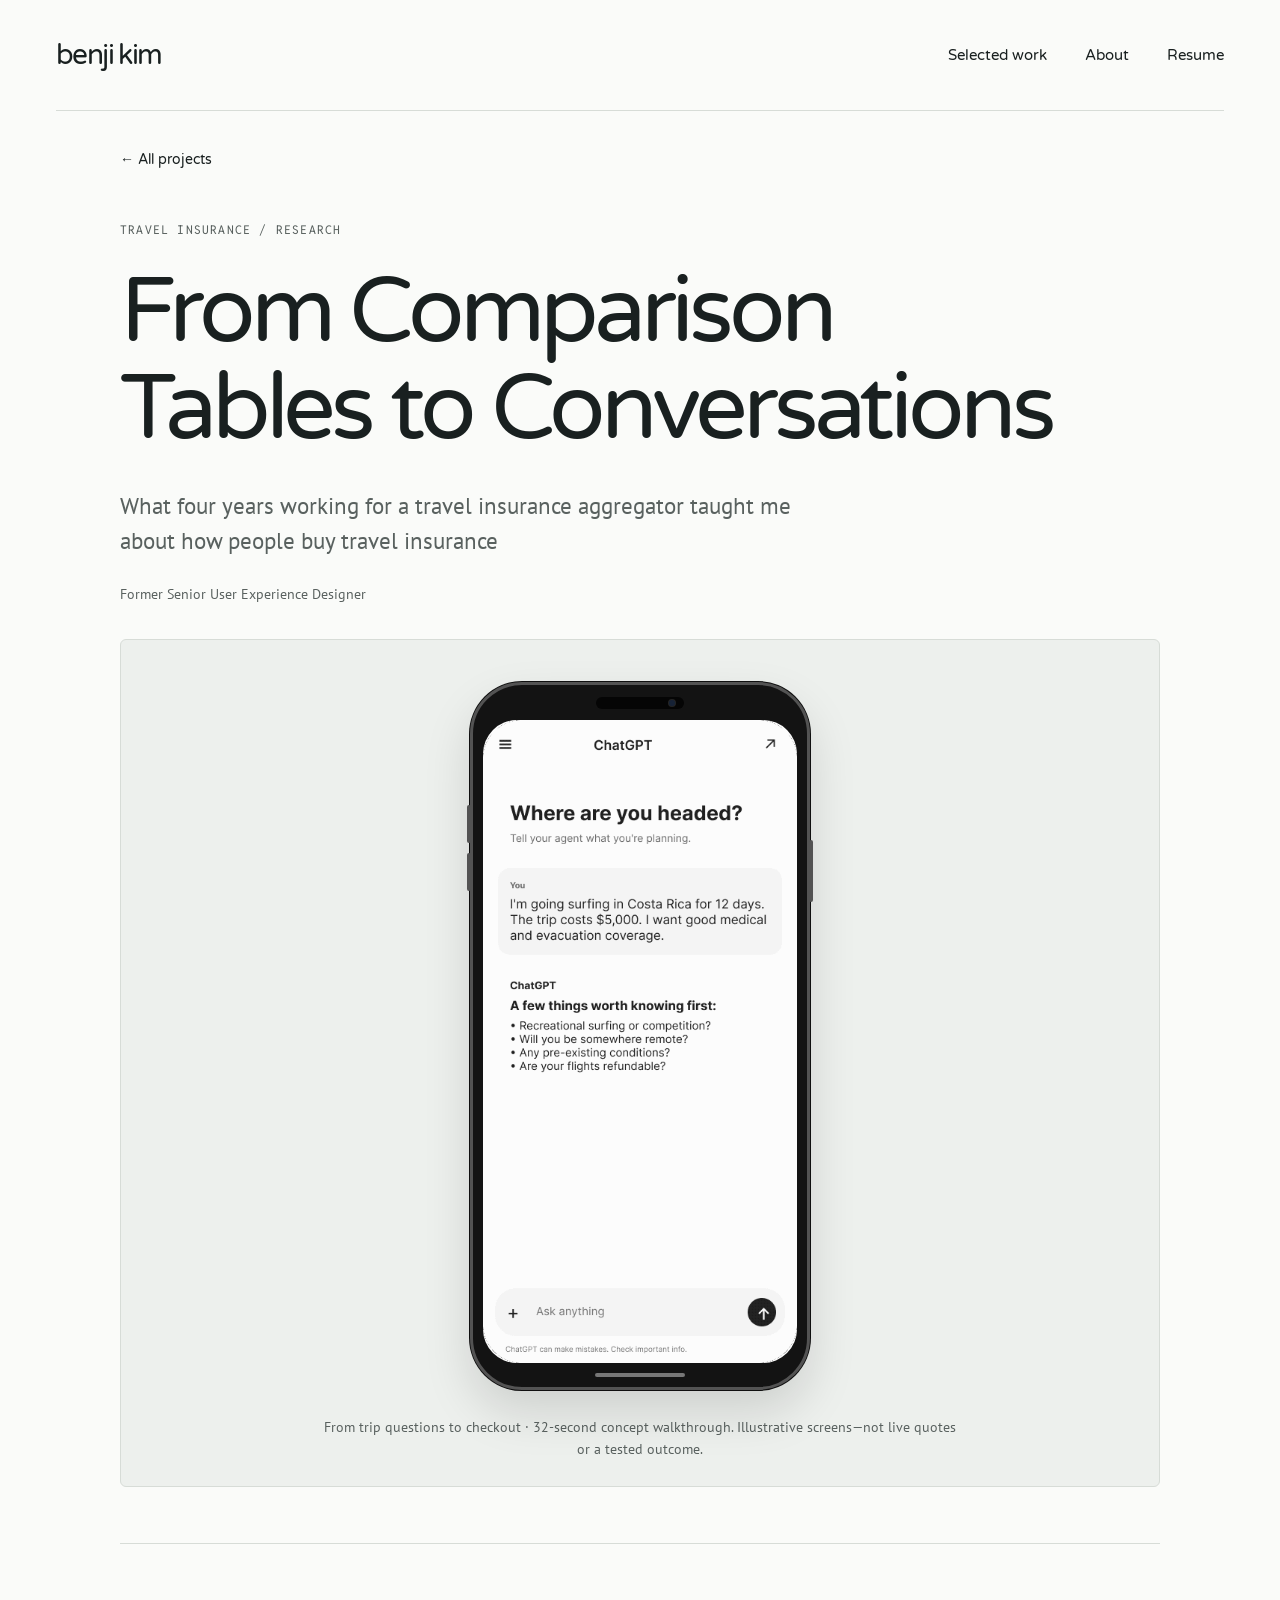
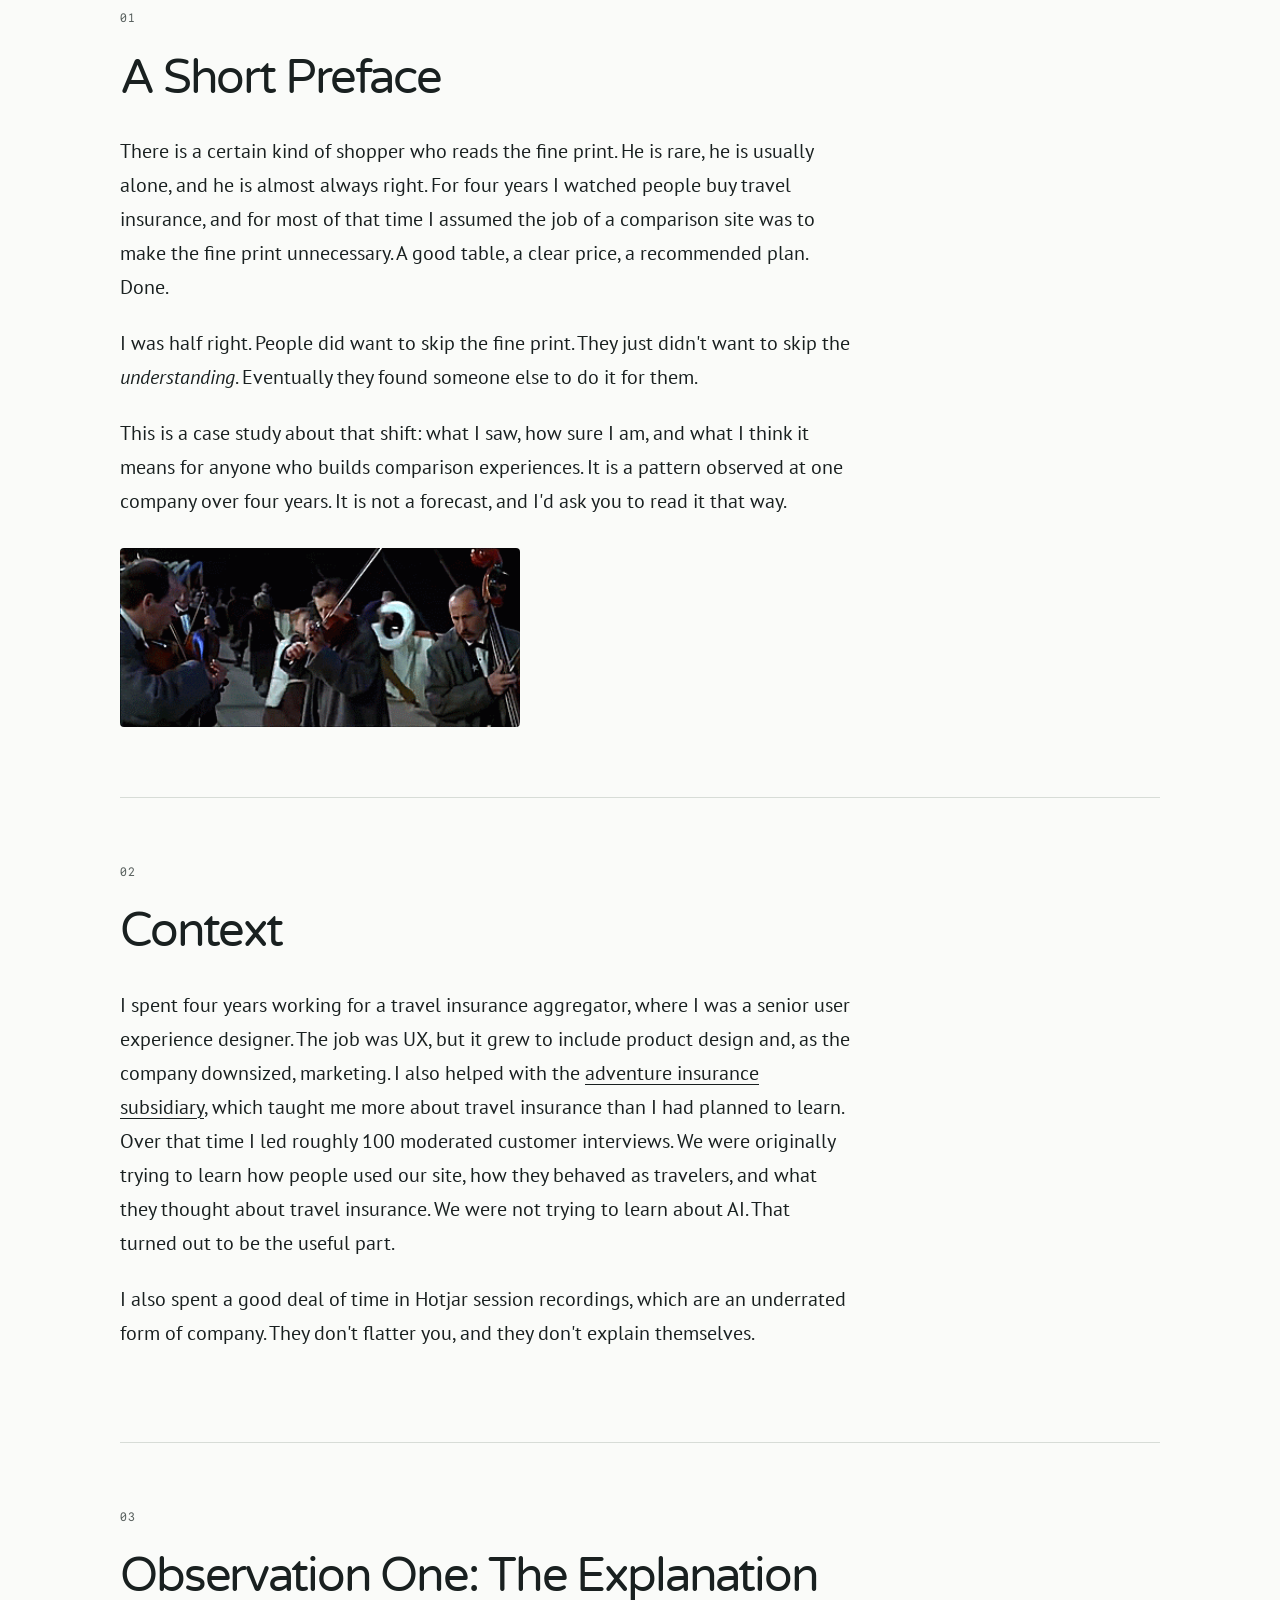
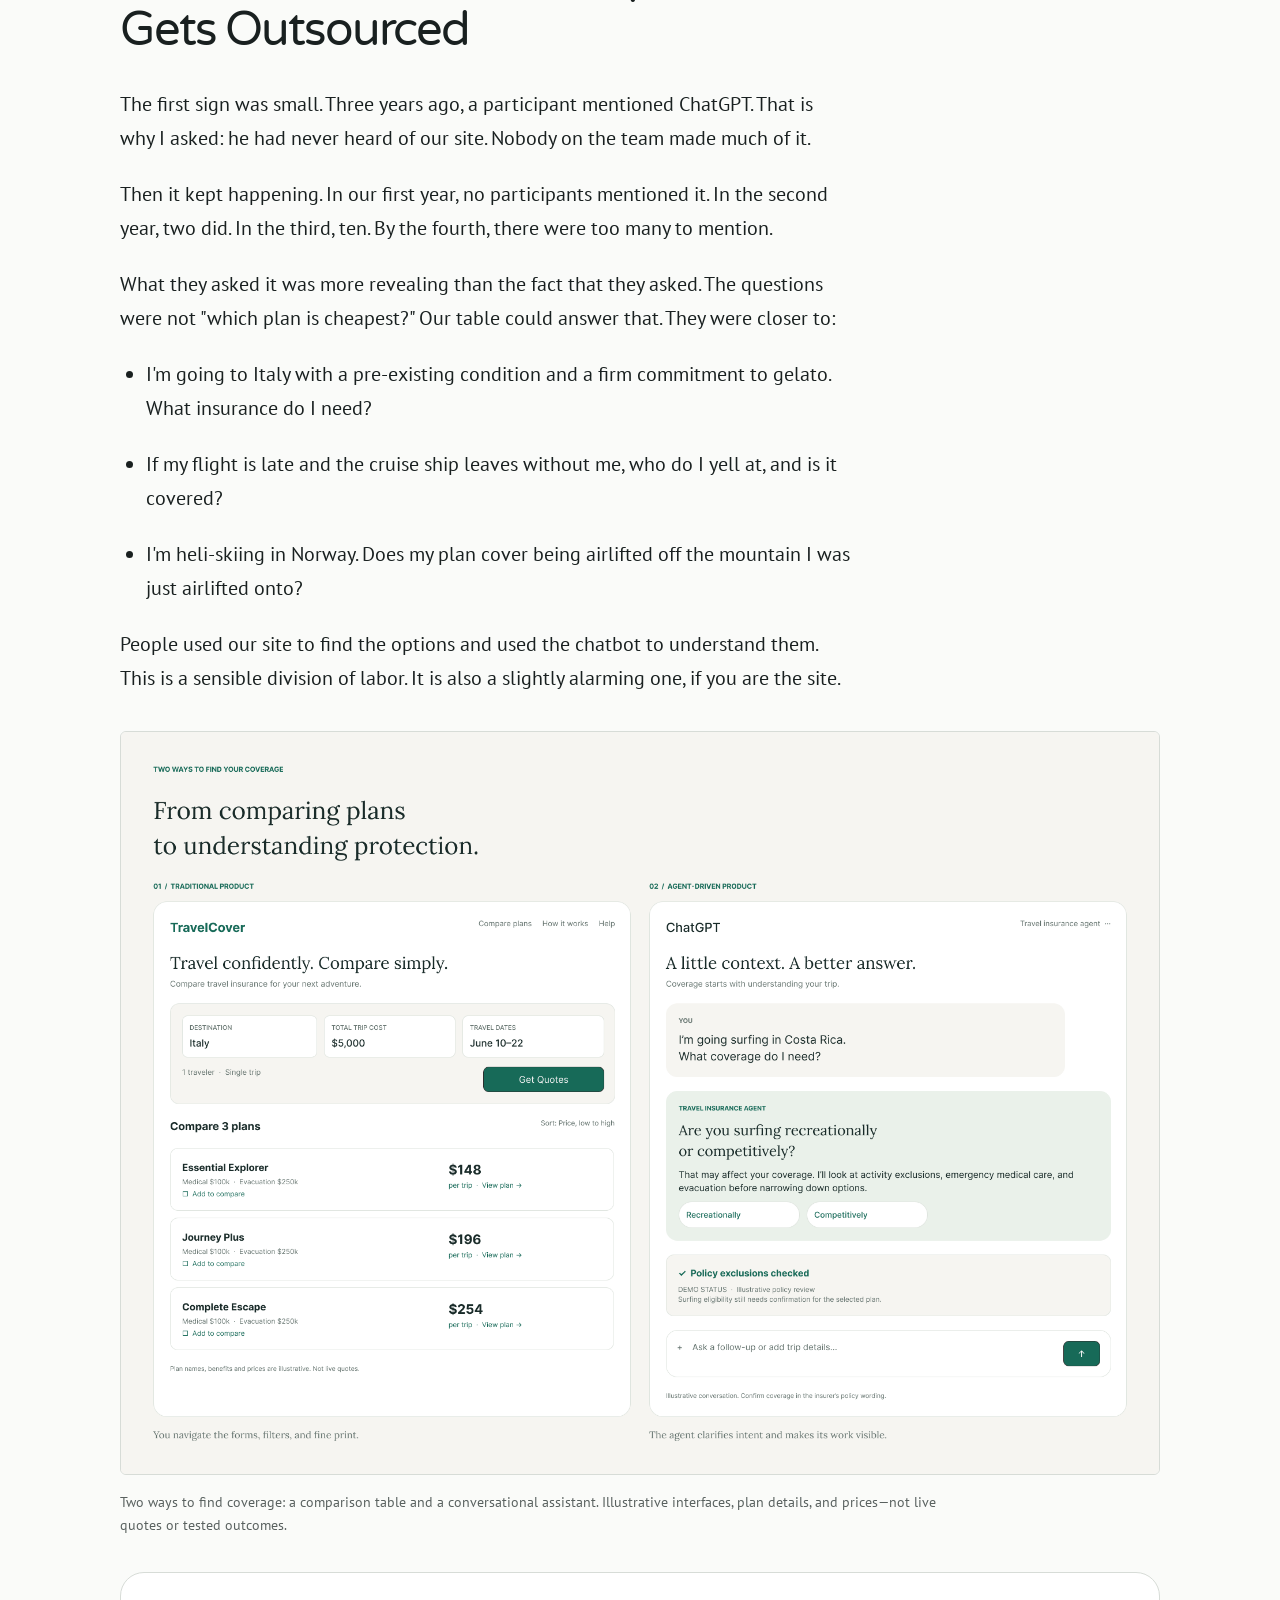
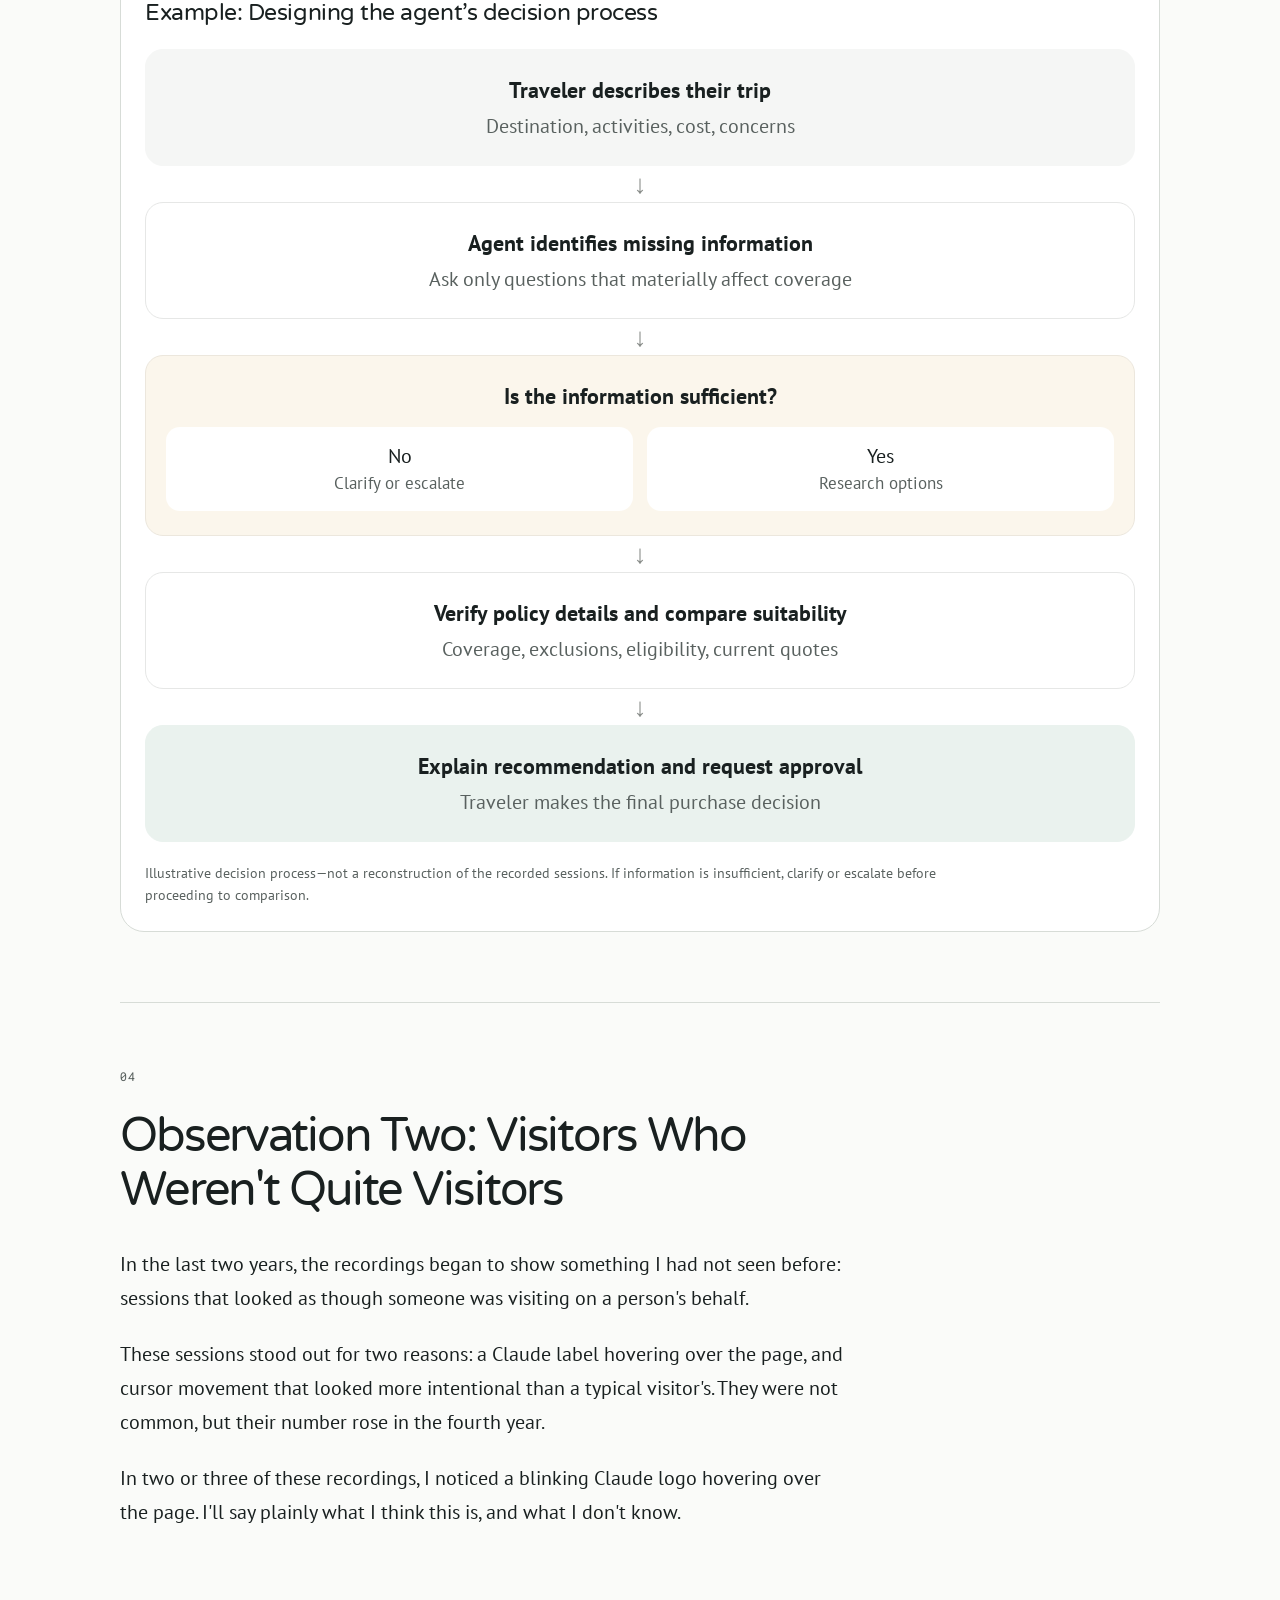
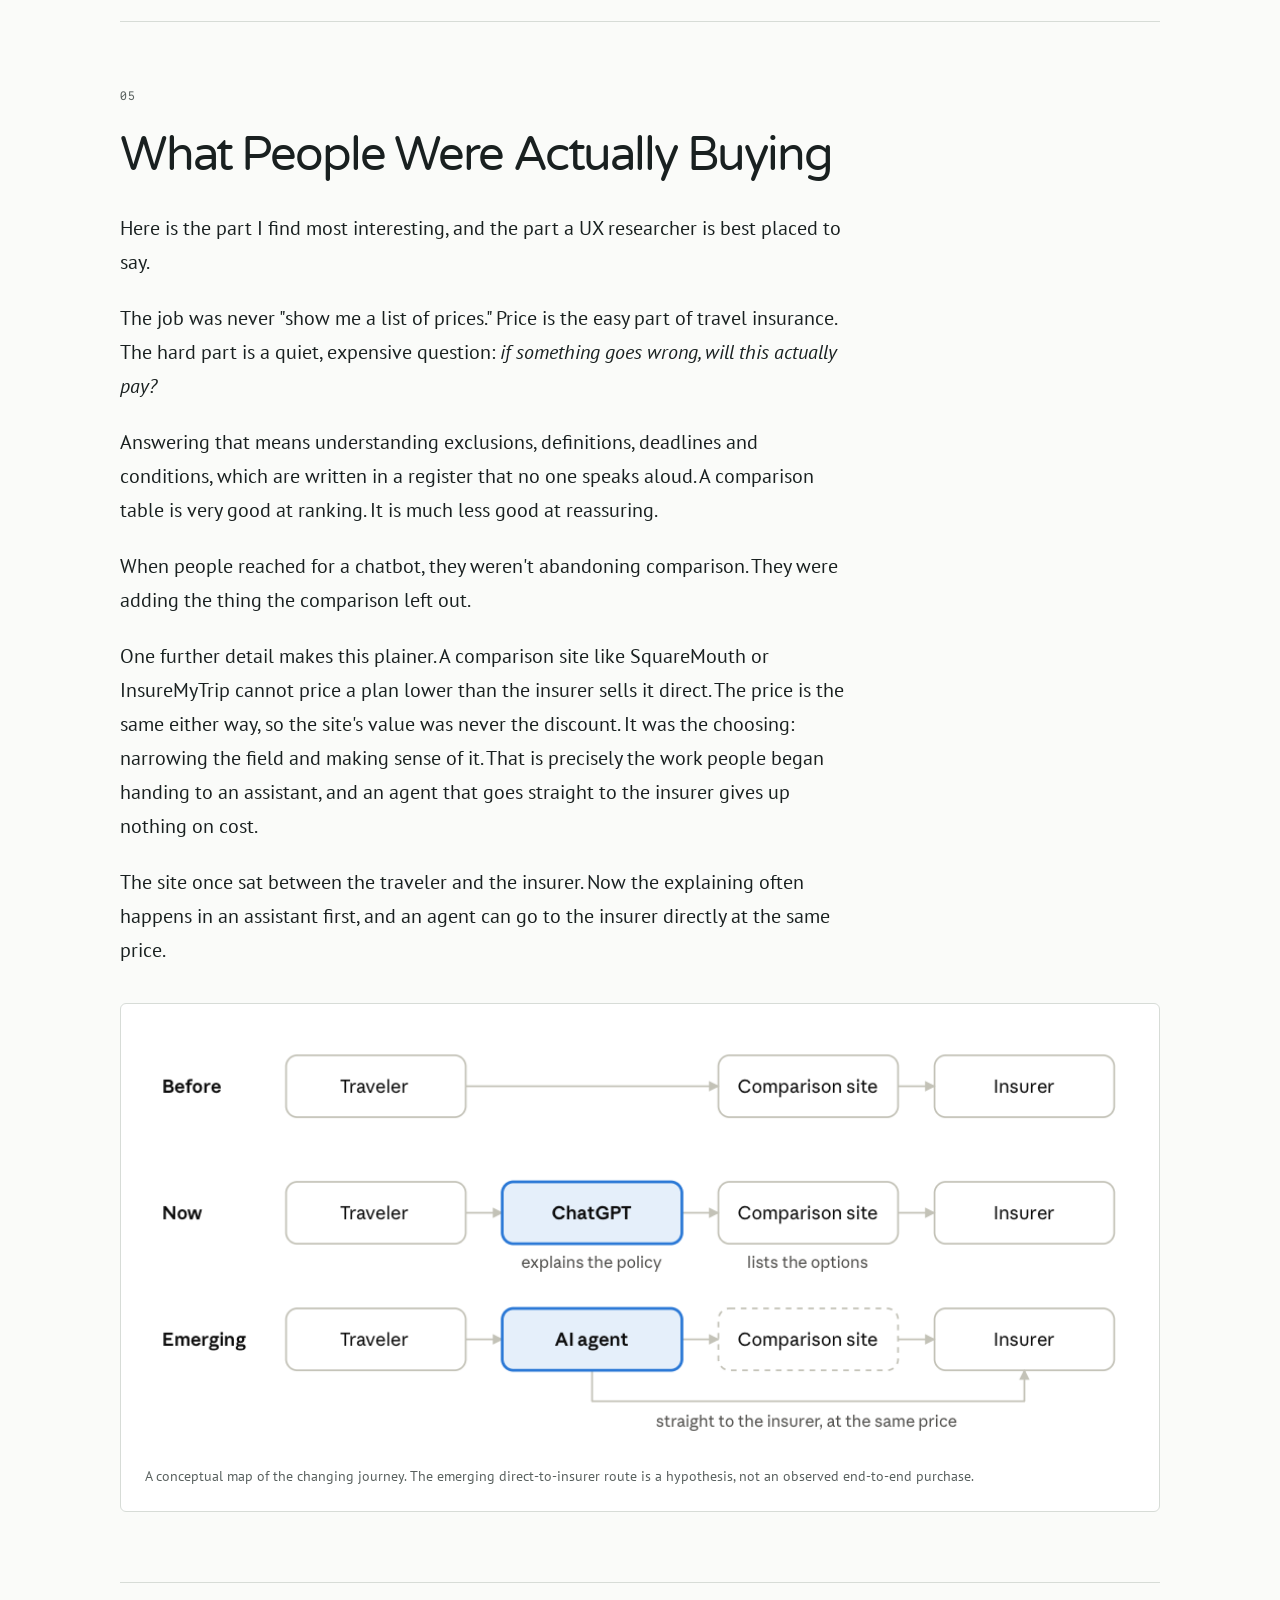
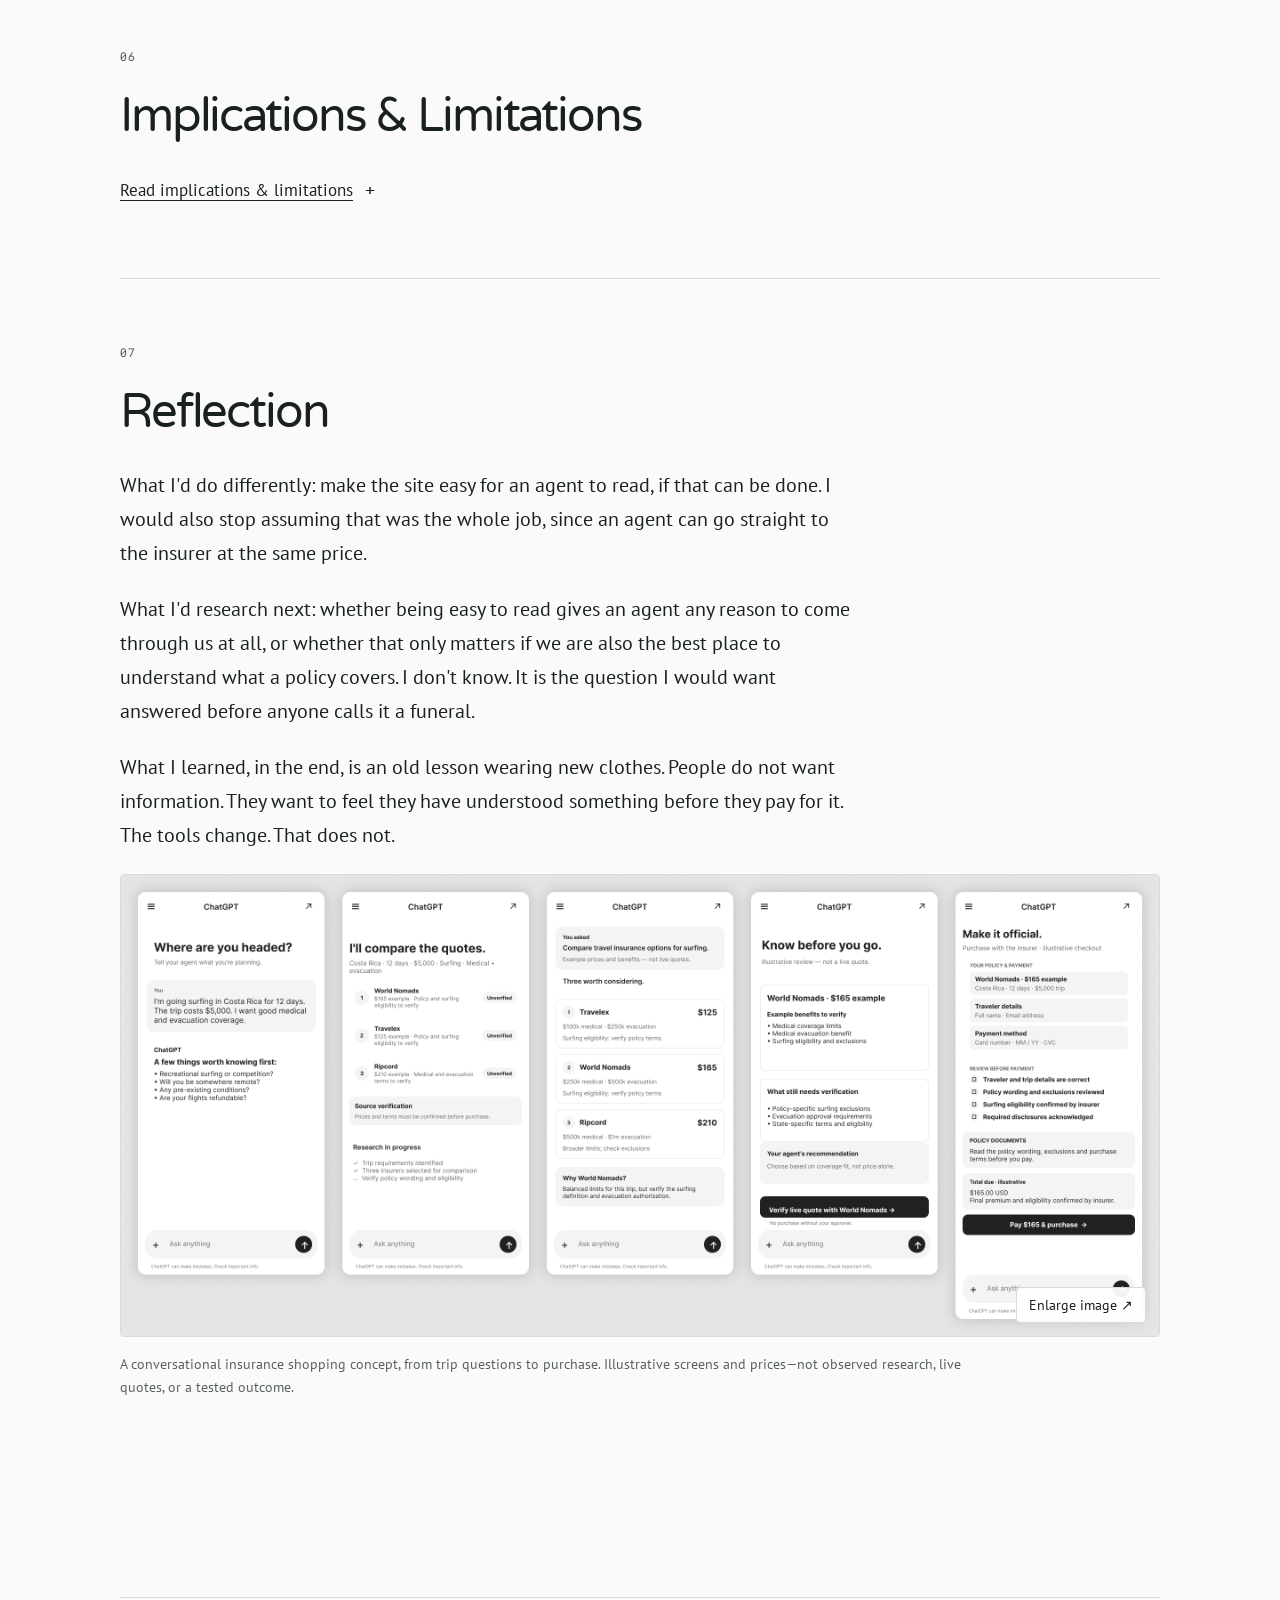
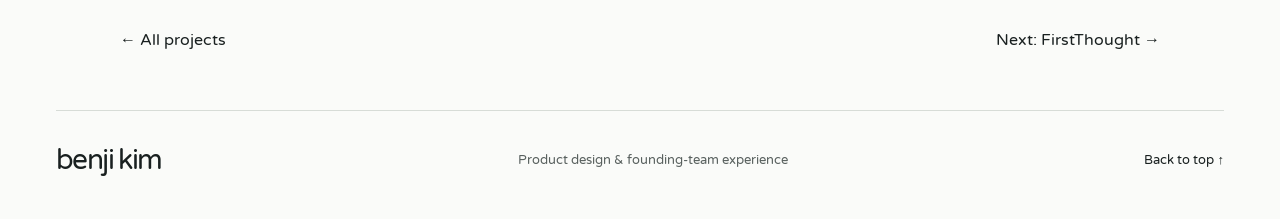
==== commit b926c5ec: "Update interview description and link insurance case study to FirstThought" ====
--- a/comparison-tables-to-conversations.html
+++ b/comparison-tables-to-conversations.html
@@ -1,7 +1,7 @@
 <!doctype html><html lang="en"><head><meta charset="utf-8"><meta name="viewport" content="width=device-width,initial-scale=1"><title>From Comparison Tables to Conversations — Benji Kim</title><meta name="description" content="What four years working for a travel insurance aggregator taught me about how people buy travel insurance: an essay on comparison, comprehension, and conversational assistance."><link rel="preconnect" href="https://fonts.googleapis.com"><link rel="preconnect" href="https://fonts.gstatic.com" crossorigin><link href="https://fonts.googleapis.com/css2?family=PT+Sans:wght@400;700&amp;family=Reddit+Mono:wght@400;500;600&amp;family=Varela+Round&amp;display=swap" rel="stylesheet"><link rel="stylesheet" href="style.css"><link rel="stylesheet" href="research.css"><link rel="stylesheet" href="comparison-tables.css"></head><body class="case-page research-page comparison-essay"><a class="skip" href="#case-content">Skip to case study</a><header class="wrap"><a class="brand" href="index.html" aria-label="Benji Kim home">benji kim</a><nav aria-label="Main navigation"><a href="index.html#work">Selected work</a><a href="index.html#about">About</a><a href="resume.html">Resume</a></nav></header><main class="case-wrap" id="top"><a class="back-link" href="index.html#work">← All projects</a><article class="case-content" id="case-content"><p class="eyebrow">Travel insurance / Research</p><h1>From Comparison Tables to Conversations</h1><p class="intro">What four years working for a travel insurance aggregator taught me about how people buy travel insurance</p><p class="essay-byline">Former Senior User Experience Designer</p><figure class="conversation-motion"><div class="iphone-device"><div class="iphone-top" aria-hidden="true"><span class="iphone-camera"></span></div><div class="iphone-display"><img src="assets/travel-insurance-motion-walkthrough.gif" width="420" height="860" alt="Animated concept walkthrough of conversational travel-insurance shopping, from trip questions to checkout." decoding="async"></div><span class="iphone-home" aria-hidden="true"></span></div><figcaption>From trip questions to checkout · 32-second concept walkthrough. Illustrative screens—not live quotes or a tested outcome.</figcaption></figure><section id="chapter-1" aria-labelledby="heading-1"><div class="prose"><p class="eyebrow">01</p><h2 id="heading-1">A Short Preface</h2><p>There is a certain kind of shopper who reads the fine print. He is rare, he is usually alone, and he is almost always right. For four years I watched people buy travel insurance, and for most of that time I assumed the job of a comparison site was to make the fine print unnecessary. A good table, a clear price, a recommended plan. Done.</p>
 <p>I was half right. People did want to skip the fine print. They just didn&#x27;t want to skip the <em>understanding</em>. Eventually they found someone else to do it for them.</p>
 <p>This is a case study about that shift: what I saw, how sure I am, and what I think it means for anyone who builds comparison experiences. It is a pattern observed at one company over four years. It is not a forecast, and I&#x27;d ask you to read it that way.</p></div><figure class="preface-reaction"><img src="assets/section-one-reaction.gif" width="371" height="166" alt="Musicians continue playing their string instruments amid a busy scene." loading="lazy" decoding="async"></figure></section>
-<section id="chapter-2" aria-labelledby="heading-2"><div class="prose"><p class="eyebrow">02</p><h2 id="heading-2">Context</h2><p>I spent four years working for a travel insurance aggregator, where I was a senior user experience designer. The job was UX, but it grew to include product design and, as the company downsized, marketing. I also helped with the <a href="insurance.html">adventure insurance subsidiary</a>, which taught me more about travel insurance than I had planned to learn. Over that time I took part in roughly 100 customer interviews, which were moderated, with participants recruited from Hotjar. We were originally trying to learn how people used our site, how they behaved as travelers, and what they thought about travel insurance. We were not trying to learn about AI. That turned out to be the useful part.</p>
+<section id="chapter-2" aria-labelledby="heading-2"><div class="prose"><p class="eyebrow">02</p><h2 id="heading-2">Context</h2><p>I spent four years working for a travel insurance aggregator, where I was a senior user experience designer. The job was UX, but it grew to include product design and, as the company downsized, marketing. I also helped with the <a href="insurance.html">adventure insurance subsidiary</a>, which taught me more about travel insurance than I had planned to learn. Over that time I led roughly 100 moderated customer interviews. We were originally trying to learn how people used our site, how they behaved as travelers, and what they thought about travel insurance. We were not trying to learn about AI. That turned out to be the useful part.</p>
 <p>I also spent a good deal of time in Hotjar session recordings, which are an underrated form of company. They don&#x27;t flatter you, and they don&#x27;t explain themselves.</p></div></section>
 <section id="chapter-3" aria-labelledby="heading-3"><div class="prose"><p class="eyebrow">03</p><h2 id="heading-3">Observation One: The Explanation Gets Outsourced</h2><p>The first sign was small. Three years ago, a participant mentioned ChatGPT. That is why I asked: he had never heard of our site. Nobody on the team made much of it.</p>
 <p>Then it kept happening. In our first year, no participants mentioned it. In the second year, two did. In the third, ten. By the fourth, there were too many to mention.</p>
@@ -21,4 +21,4 @@
 
 <section id="chapter-7" aria-labelledby="heading-7"><div class="prose"><p class="eyebrow">07</p><h2 id="heading-7">Reflection</h2><p>What I&#x27;d do differently: make the site easy for an agent to read, if that can be done. I would also stop assuming that was the whole job, since an agent can go straight to the insurer at the same price.</p>
 <p>What I&#x27;d research next: whether being easy to read gives an agent any reason to come through us at all, or whether that only matters if we are also the best place to understand what a policy covers. I don&#x27;t know. It is the question I would want answered before anyone calls it a funeral.</p>
-<p>What I learned, in the end, is an old lesson wearing new clothes. People do not want information. They want to feel they have understood something before they pay for it. The tools change. That does not.</p></div><figure class="conversation-screens"><button type="button" class="conversation-image-open" aria-label="Enlarge the conversational insurance shopping screens" aria-haspopup="dialog" aria-controls="conversation-image-dialog"><img src="assets/ai-travel-insurance-shopping.png" width="2336" height="1036" alt="Five illustrative screens showing conversational trip planning, quote comparison, policy review, and purchase checkout." decoding="async" fetchpriority="high"><span class="image-enlarge-hint">Enlarge image ↗</span></button><figcaption>A conversational insurance shopping concept, from trip questions to purchase. Illustrative screens and prices—not observed research, live quotes, or a tested outcome. </figcaption></figure></section></article><nav class="case-next" aria-label="Case study navigation"><a href="index.html#work">← All projects</a><a href="#top">Back to top ↑</a></nav></main><footer class="wrap"><a class="brand" href="index.html">benji kim</a><span>Product design &amp; founding-team experience</span><a href="#top">Back to top ↑</a></footer><dialog class="conversation-image-dialog" id="conversation-image-dialog" aria-labelledby="conversation-image-title"><div class="image-dialog-header"><h2 id="conversation-image-title">Conversational insurance shopping concept</h2><button type="button" class="image-dialog-close" aria-label="Close enlarged image" autofocus>Close ×</button></div><div class="image-dialog-scroll" tabindex="0" role="region" aria-label="Enlarged screens; scroll horizontally to view all five"><img src="assets/ai-travel-insurance-shopping.png" width="2336" height="1036" alt="Five illustrative screens showing conversational trip planning, quote comparison, policy review, and purchase checkout."></div><p class="image-dialog-caption">Illustrative concept—not live quotes or a tested outcome. Scroll to explore the screens.</p></dialog><script src="comparison-image-modal.js" defer></script></body></html>+<p>What I learned, in the end, is an old lesson wearing new clothes. People do not want information. They want to feel they have understood something before they pay for it. The tools change. That does not.</p></div><figure class="conversation-screens"><button type="button" class="conversation-image-open" aria-label="Enlarge the conversational insurance shopping screens" aria-haspopup="dialog" aria-controls="conversation-image-dialog"><img src="assets/ai-travel-insurance-shopping.png" width="2336" height="1036" alt="Five illustrative screens showing conversational trip planning, quote comparison, policy review, and purchase checkout." decoding="async" fetchpriority="high"><span class="image-enlarge-hint">Enlarge image ↗</span></button><figcaption>A conversational insurance shopping concept, from trip questions to purchase. Illustrative screens and prices—not observed research, live quotes, or a tested outcome. </figcaption></figure></section></article><nav class="case-next" aria-label="Case study navigation"><a href="index.html#work">← All projects</a><a href="firstthought.html">Next: FirstThought →</a></nav></main><footer class="wrap"><a class="brand" href="index.html">benji kim</a><span>Product design &amp; founding-team experience</span><a href="#top">Back to top ↑</a></footer><dialog class="conversation-image-dialog" id="conversation-image-dialog" aria-labelledby="conversation-image-title"><div class="image-dialog-header"><h2 id="conversation-image-title">Conversational insurance shopping concept</h2><button type="button" class="image-dialog-close" aria-label="Close enlarged image" autofocus>Close ×</button></div><div class="image-dialog-scroll" tabindex="0" role="region" aria-label="Enlarged screens; scroll horizontally to view all five"><img src="assets/ai-travel-insurance-shopping.png" width="2336" height="1036" alt="Five illustrative screens showing conversational trip planning, quote comparison, policy review, and purchase checkout."></div><p class="image-dialog-caption">Illustrative concept—not live quotes or a tested outcome. Scroll to explore the screens.</p></dialog><script src="comparison-image-modal.js" defer></script></body></html>
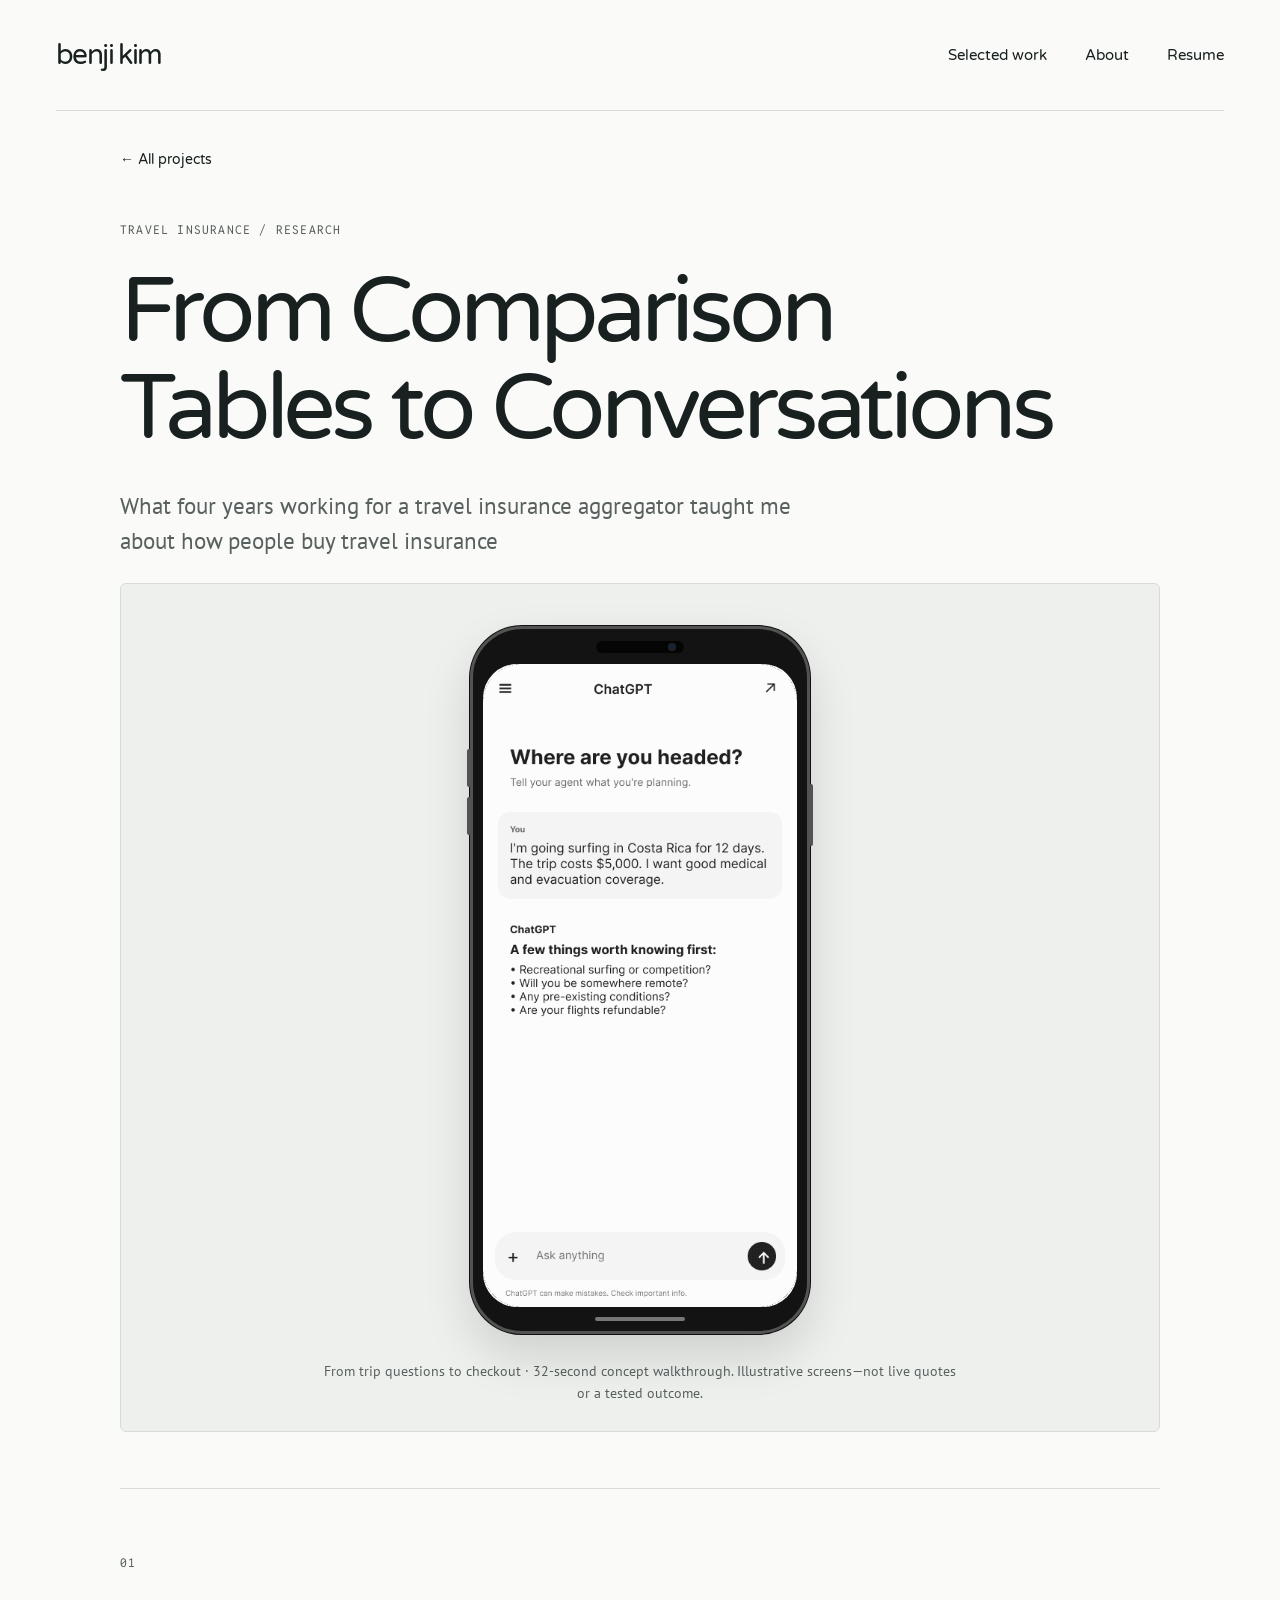
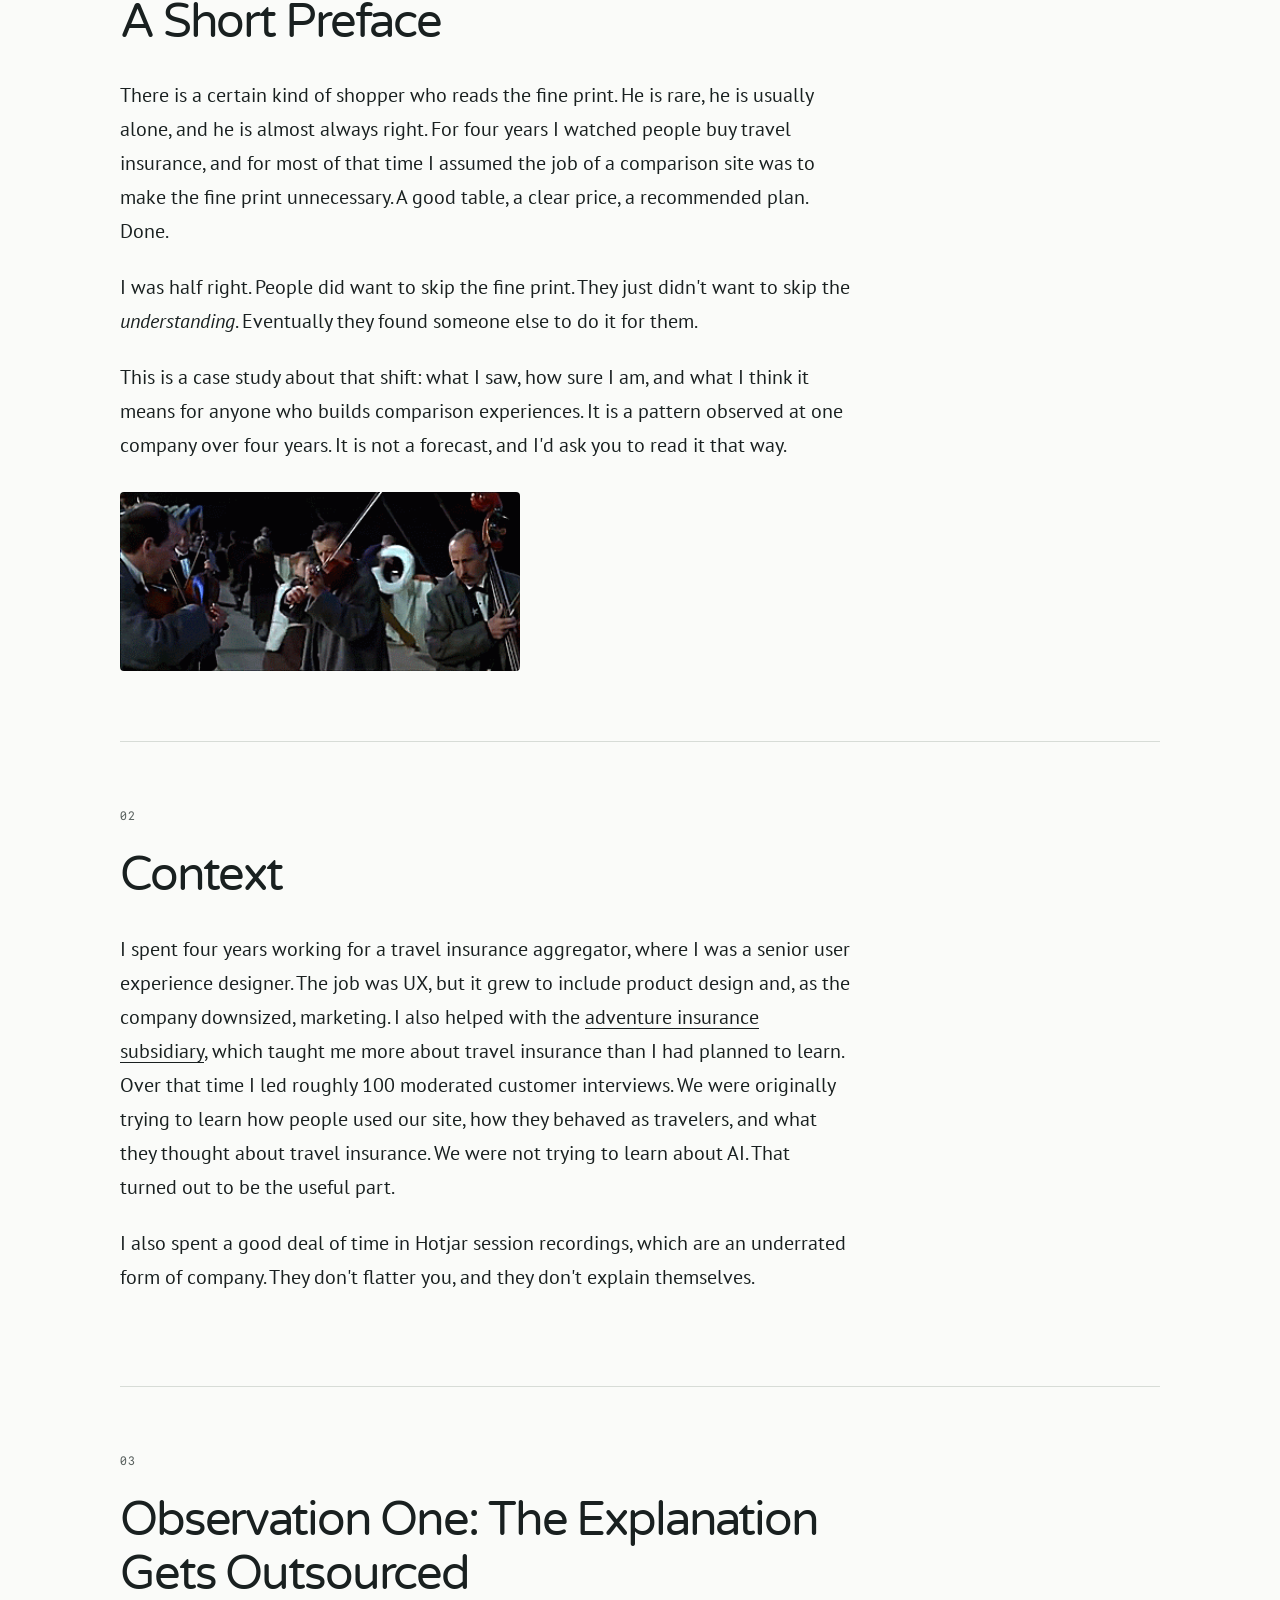
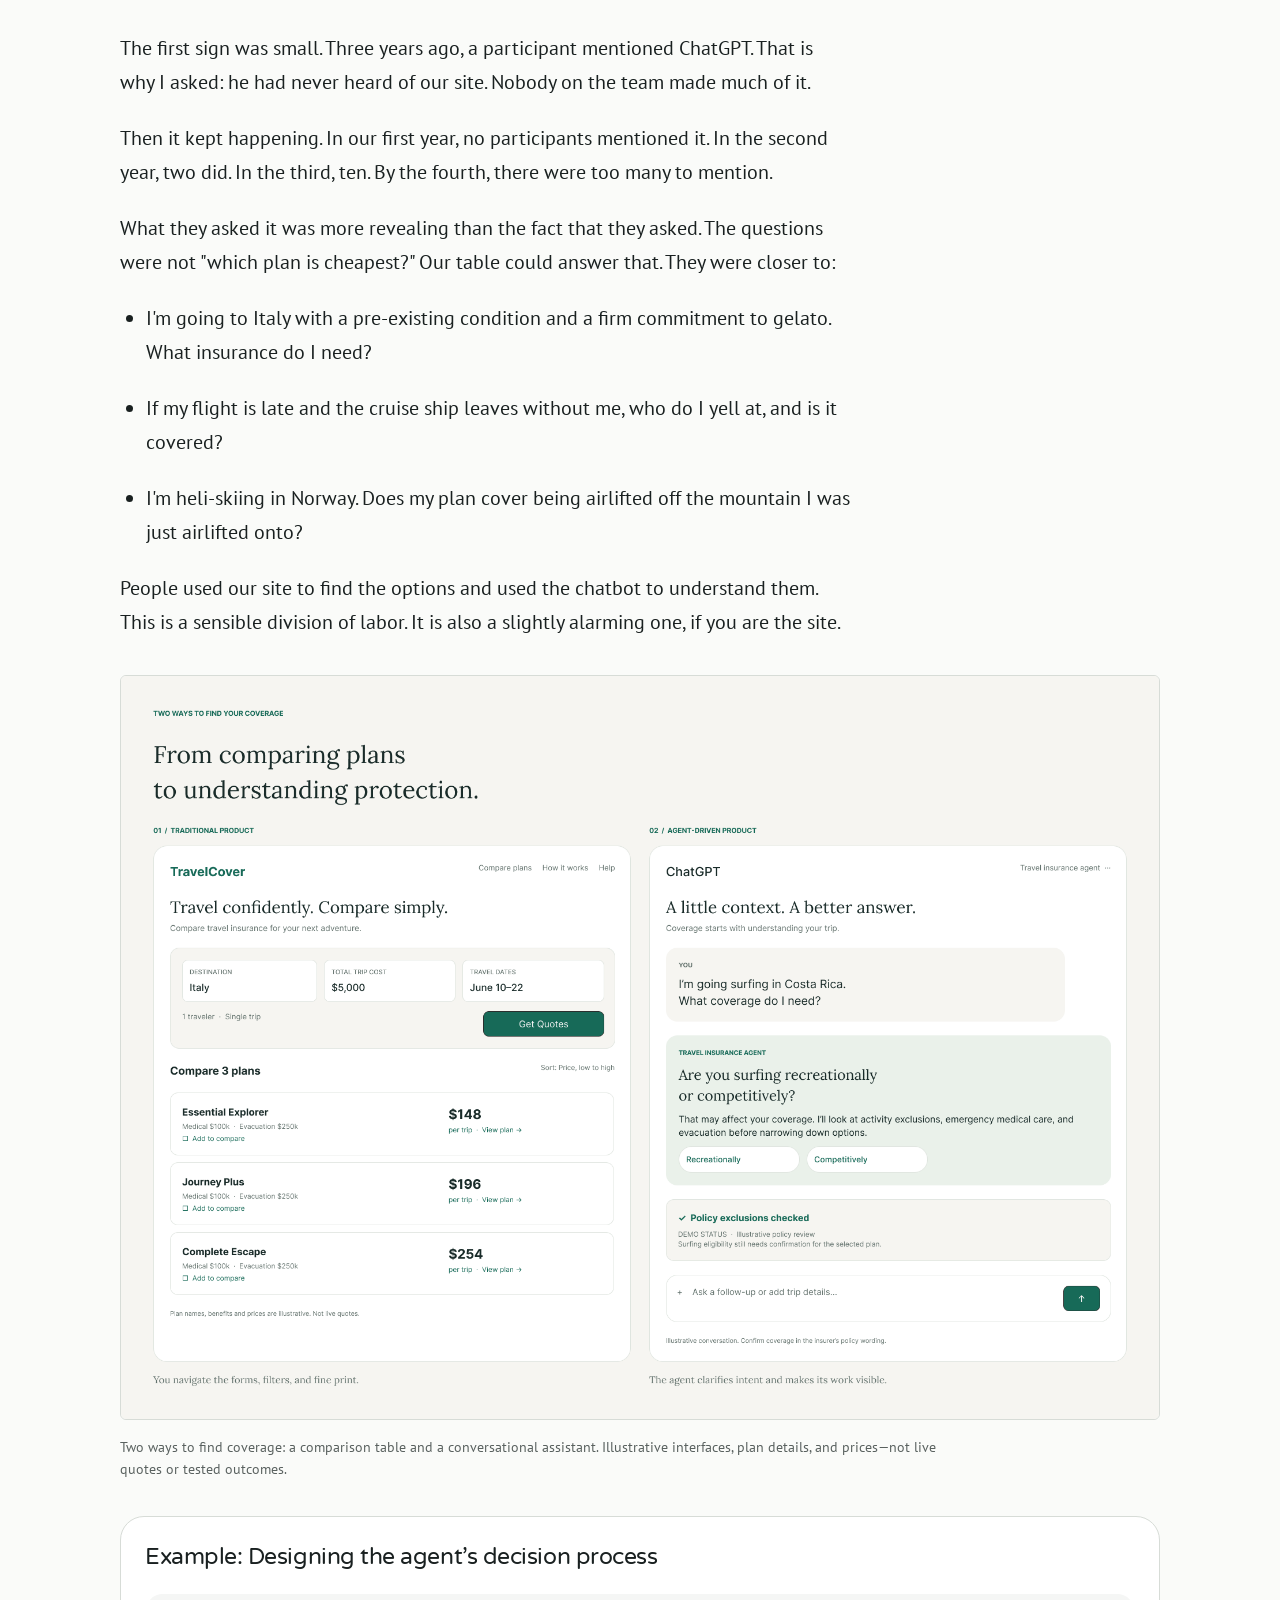
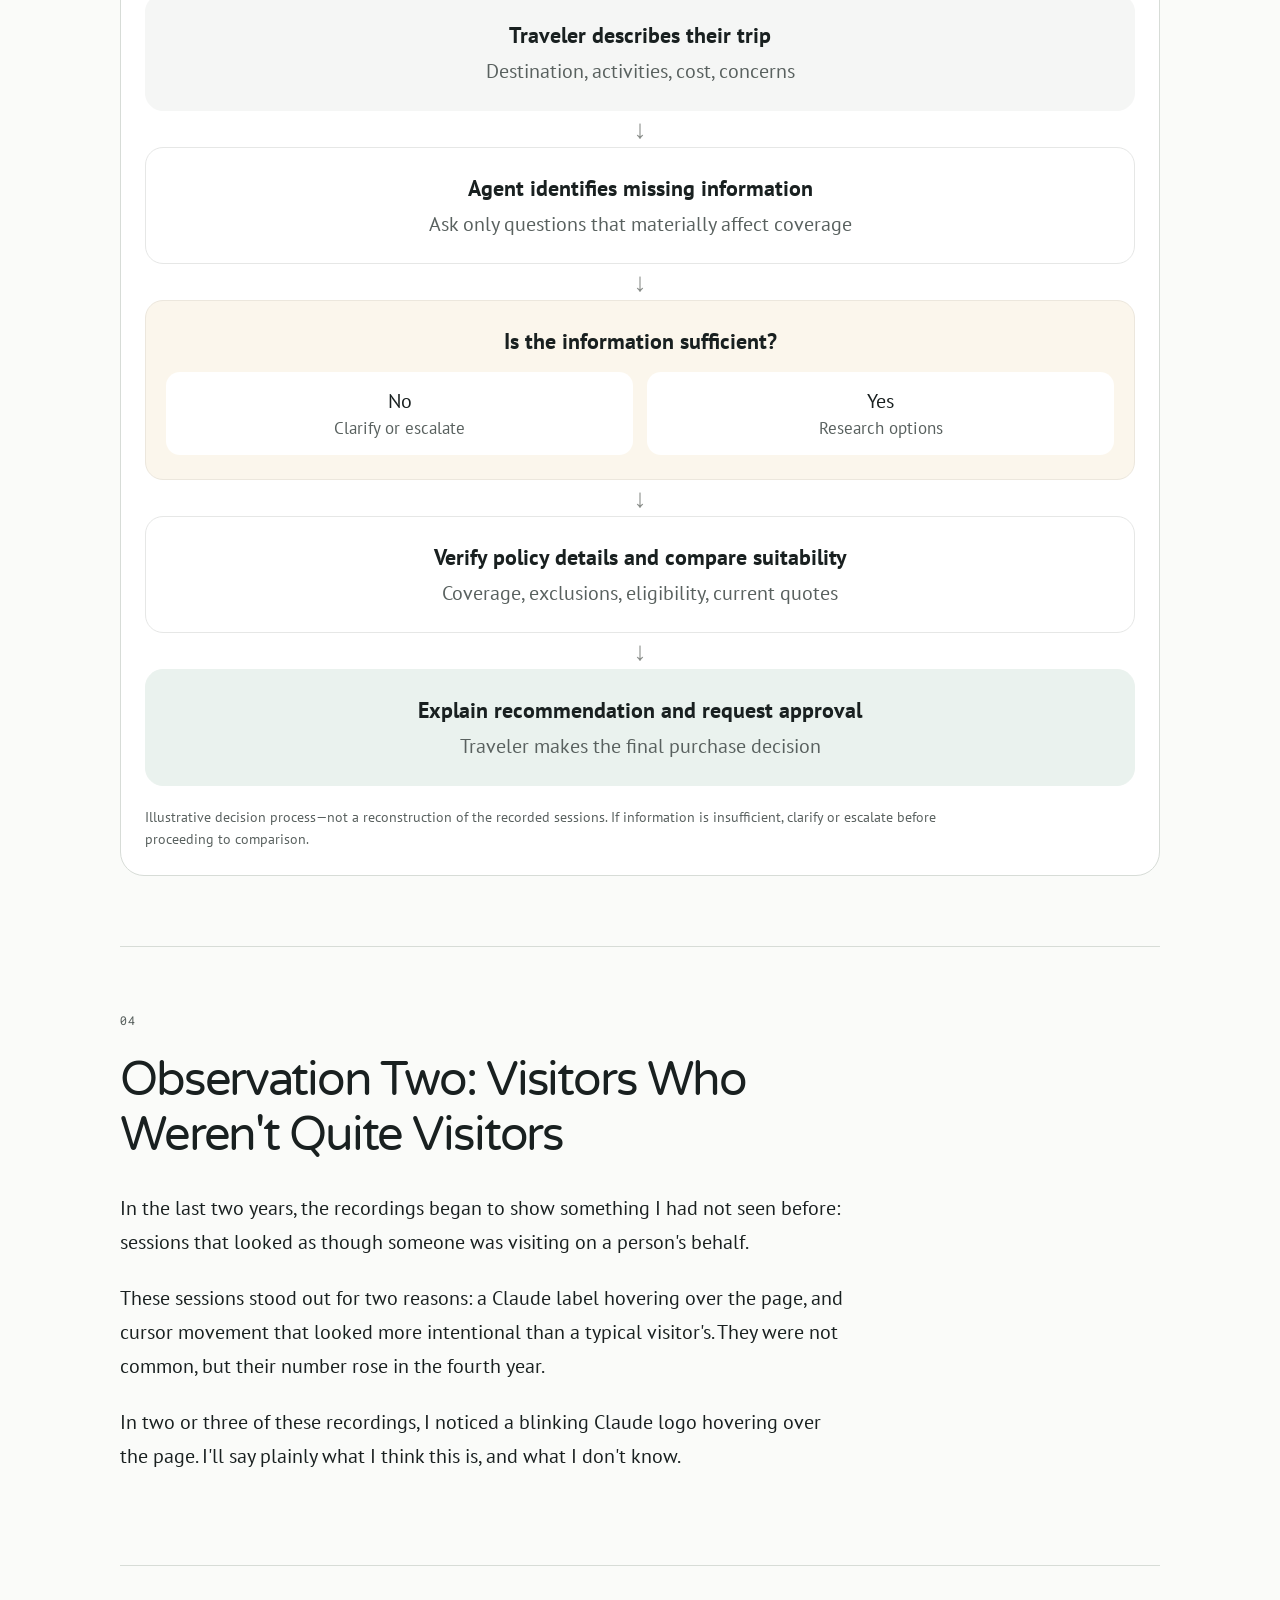
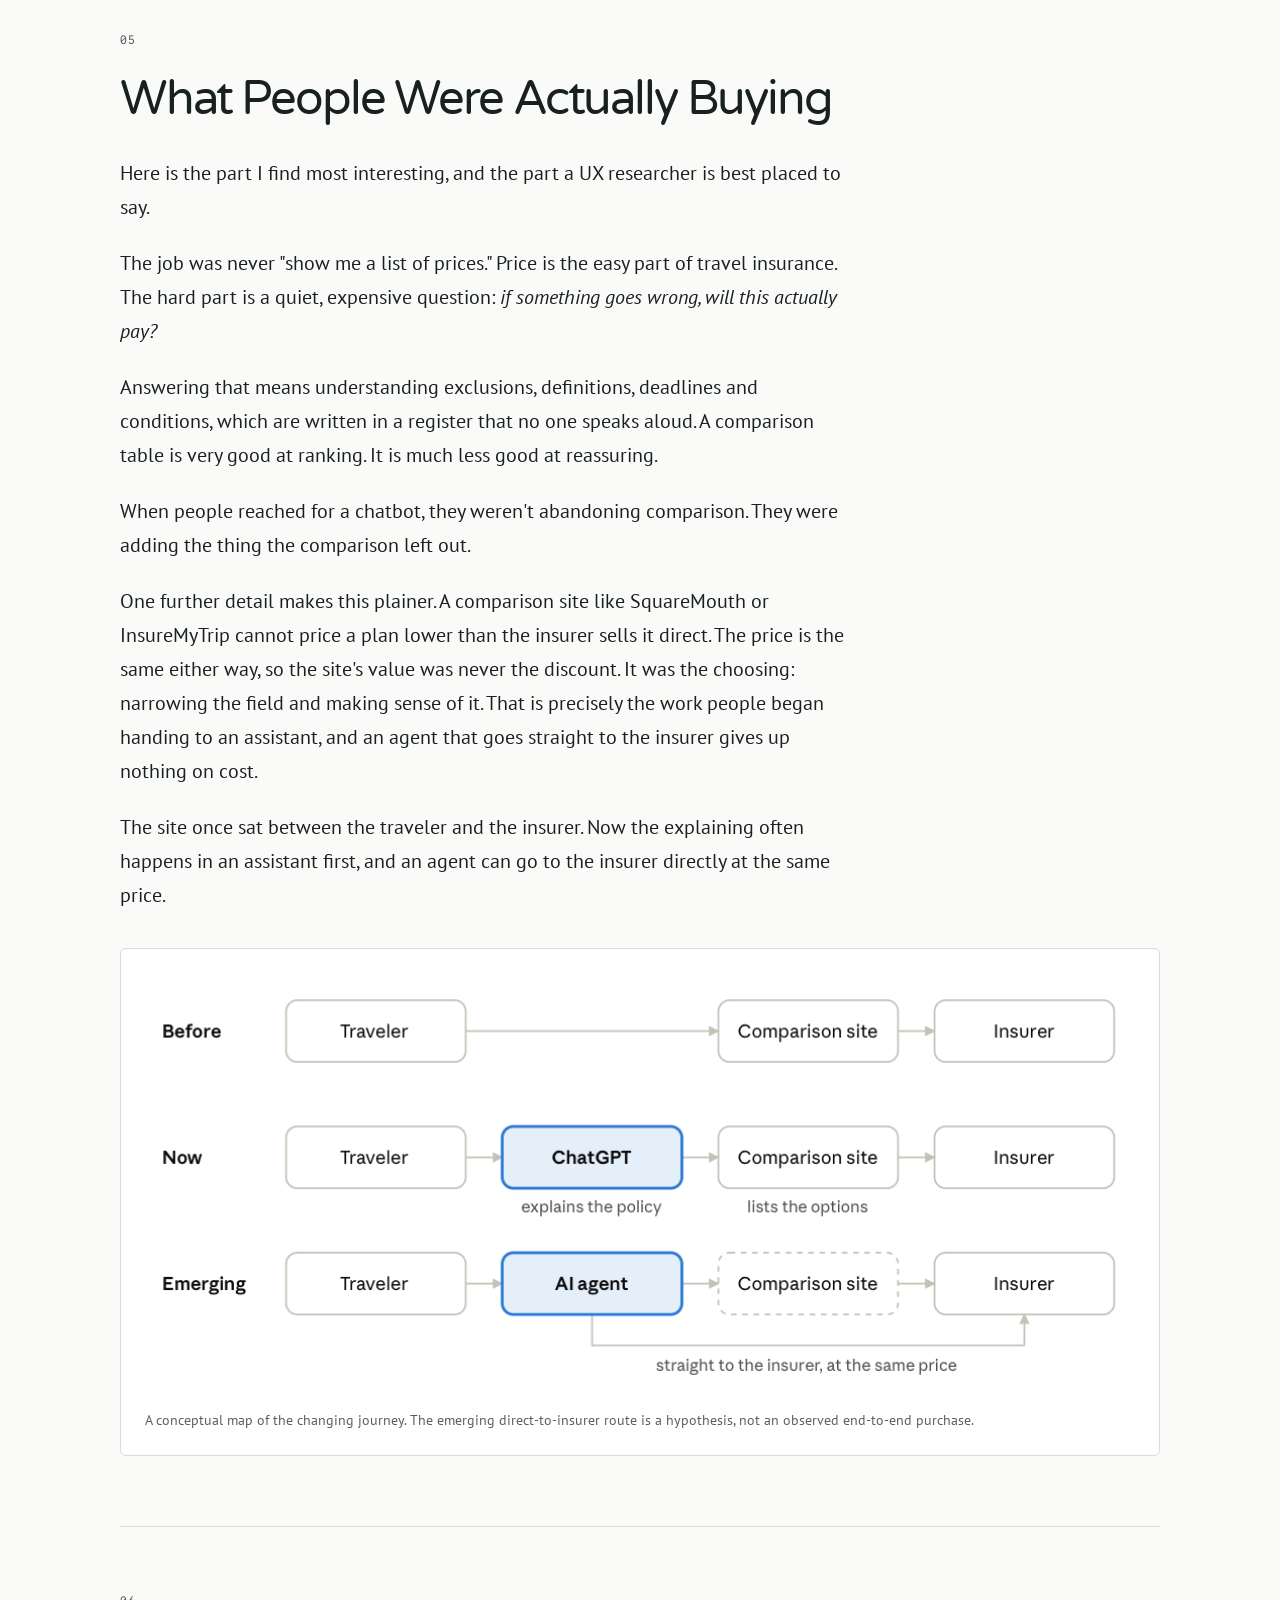
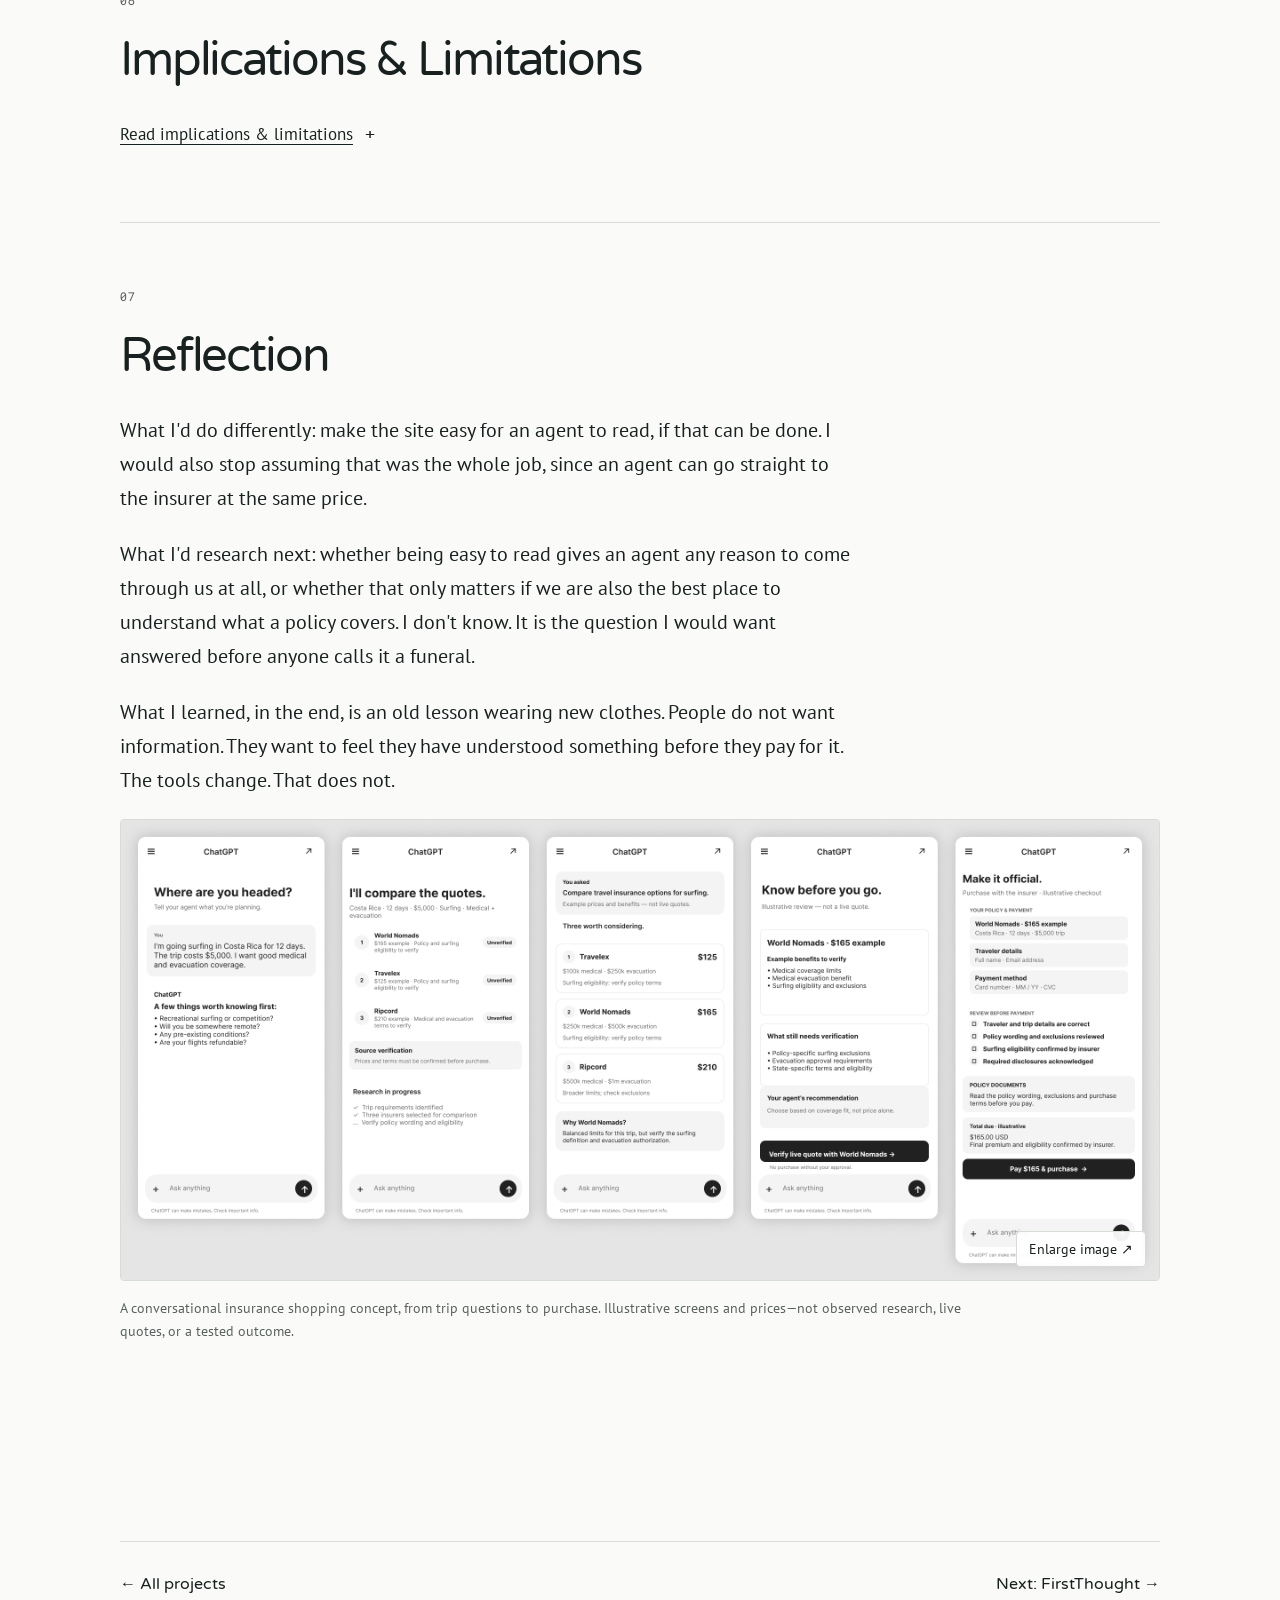
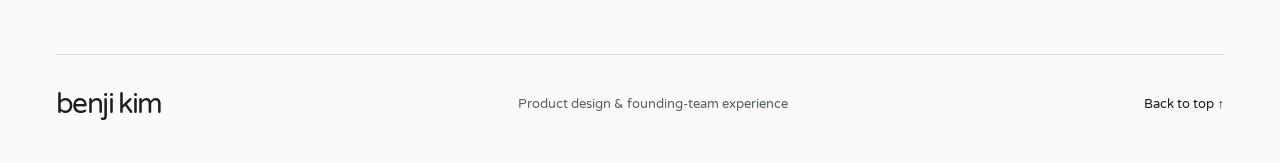
==== commit c56b8f37: "Remove role byline from travel insurance case study" ====
--- a/comparison-tables-to-conversations.html
+++ b/comparison-tables-to-conversations.html
@@ -1,4 +1,4 @@
-<!doctype html><html lang="en"><head><meta charset="utf-8"><meta name="viewport" content="width=device-width,initial-scale=1"><title>From Comparison Tables to Conversations — Benji Kim</title><meta name="description" content="What four years working for a travel insurance aggregator taught me about how people buy travel insurance: an essay on comparison, comprehension, and conversational assistance."><link rel="preconnect" href="https://fonts.googleapis.com"><link rel="preconnect" href="https://fonts.gstatic.com" crossorigin><link href="https://fonts.googleapis.com/css2?family=PT+Sans:wght@400;700&amp;family=Reddit+Mono:wght@400;500;600&amp;family=Varela+Round&amp;display=swap" rel="stylesheet"><link rel="stylesheet" href="style.css"><link rel="stylesheet" href="research.css"><link rel="stylesheet" href="comparison-tables.css"></head><body class="case-page research-page comparison-essay"><a class="skip" href="#case-content">Skip to case study</a><header class="wrap"><a class="brand" href="index.html" aria-label="Benji Kim home">benji kim</a><nav aria-label="Main navigation"><a href="index.html#work">Selected work</a><a href="index.html#about">About</a><a href="resume.html">Resume</a></nav></header><main class="case-wrap" id="top"><a class="back-link" href="index.html#work">← All projects</a><article class="case-content" id="case-content"><p class="eyebrow">Travel insurance / Research</p><h1>From Comparison Tables to Conversations</h1><p class="intro">What four years working for a travel insurance aggregator taught me about how people buy travel insurance</p><p class="essay-byline">Former Senior User Experience Designer</p><figure class="conversation-motion"><div class="iphone-device"><div class="iphone-top" aria-hidden="true"><span class="iphone-camera"></span></div><div class="iphone-display"><img src="assets/travel-insurance-motion-walkthrough.gif" width="420" height="860" alt="Animated concept walkthrough of conversational travel-insurance shopping, from trip questions to checkout." decoding="async"></div><span class="iphone-home" aria-hidden="true"></span></div><figcaption>From trip questions to checkout · 32-second concept walkthrough. Illustrative screens—not live quotes or a tested outcome.</figcaption></figure><section id="chapter-1" aria-labelledby="heading-1"><div class="prose"><p class="eyebrow">01</p><h2 id="heading-1">A Short Preface</h2><p>There is a certain kind of shopper who reads the fine print. He is rare, he is usually alone, and he is almost always right. For four years I watched people buy travel insurance, and for most of that time I assumed the job of a comparison site was to make the fine print unnecessary. A good table, a clear price, a recommended plan. Done.</p>
+<!doctype html><html lang="en"><head><meta charset="utf-8"><meta name="viewport" content="width=device-width,initial-scale=1"><title>From Comparison Tables to Conversations — Benji Kim</title><meta name="description" content="What four years working for a travel insurance aggregator taught me about how people buy travel insurance: an essay on comparison, comprehension, and conversational assistance."><link rel="preconnect" href="https://fonts.googleapis.com"><link rel="preconnect" href="https://fonts.gstatic.com" crossorigin><link href="https://fonts.googleapis.com/css2?family=PT+Sans:wght@400;700&amp;family=Reddit+Mono:wght@400;500;600&amp;family=Varela+Round&amp;display=swap" rel="stylesheet"><link rel="stylesheet" href="style.css"><link rel="stylesheet" href="research.css"><link rel="stylesheet" href="comparison-tables.css"></head><body class="case-page research-page comparison-essay"><a class="skip" href="#case-content">Skip to case study</a><header class="wrap"><a class="brand" href="index.html" aria-label="Benji Kim home">benji kim</a><nav aria-label="Main navigation"><a href="index.html#work">Selected work</a><a href="index.html#about">About</a><a href="resume.html">Resume</a></nav></header><main class="case-wrap" id="top"><a class="back-link" href="index.html#work">← All projects</a><article class="case-content" id="case-content"><p class="eyebrow">Travel insurance / Research</p><h1>From Comparison Tables to Conversations</h1><p class="intro">What four years working for a travel insurance aggregator taught me about how people buy travel insurance</p><figure class="conversation-motion"><div class="iphone-device"><div class="iphone-top" aria-hidden="true"><span class="iphone-camera"></span></div><div class="iphone-display"><img src="assets/travel-insurance-motion-walkthrough.gif" width="420" height="860" alt="Animated concept walkthrough of conversational travel-insurance shopping, from trip questions to checkout." decoding="async"></div><span class="iphone-home" aria-hidden="true"></span></div><figcaption>From trip questions to checkout · 32-second concept walkthrough. Illustrative screens—not live quotes or a tested outcome.</figcaption></figure><section id="chapter-1" aria-labelledby="heading-1"><div class="prose"><p class="eyebrow">01</p><h2 id="heading-1">A Short Preface</h2><p>There is a certain kind of shopper who reads the fine print. He is rare, he is usually alone, and he is almost always right. For four years I watched people buy travel insurance, and for most of that time I assumed the job of a comparison site was to make the fine print unnecessary. A good table, a clear price, a recommended plan. Done.</p>
 <p>I was half right. People did want to skip the fine print. They just didn&#x27;t want to skip the <em>understanding</em>. Eventually they found someone else to do it for them.</p>
 <p>This is a case study about that shift: what I saw, how sure I am, and what I think it means for anyone who builds comparison experiences. It is a pattern observed at one company over four years. It is not a forecast, and I&#x27;d ask you to read it that way.</p></div><figure class="preface-reaction"><img src="assets/section-one-reaction.gif" width="371" height="166" alt="Musicians continue playing their string instruments amid a busy scene." loading="lazy" decoding="async"></figure></section>
 <section id="chapter-2" aria-labelledby="heading-2"><div class="prose"><p class="eyebrow">02</p><h2 id="heading-2">Context</h2><p>I spent four years working for a travel insurance aggregator, where I was a senior user experience designer. The job was UX, but it grew to include product design and, as the company downsized, marketing. I also helped with the <a href="insurance.html">adventure insurance subsidiary</a>, which taught me more about travel insurance than I had planned to learn. Over that time I led roughly 100 moderated customer interviews. We were originally trying to learn how people used our site, how they behaved as travelers, and what they thought about travel insurance. We were not trying to learn about AI. That turned out to be the useful part.</p>
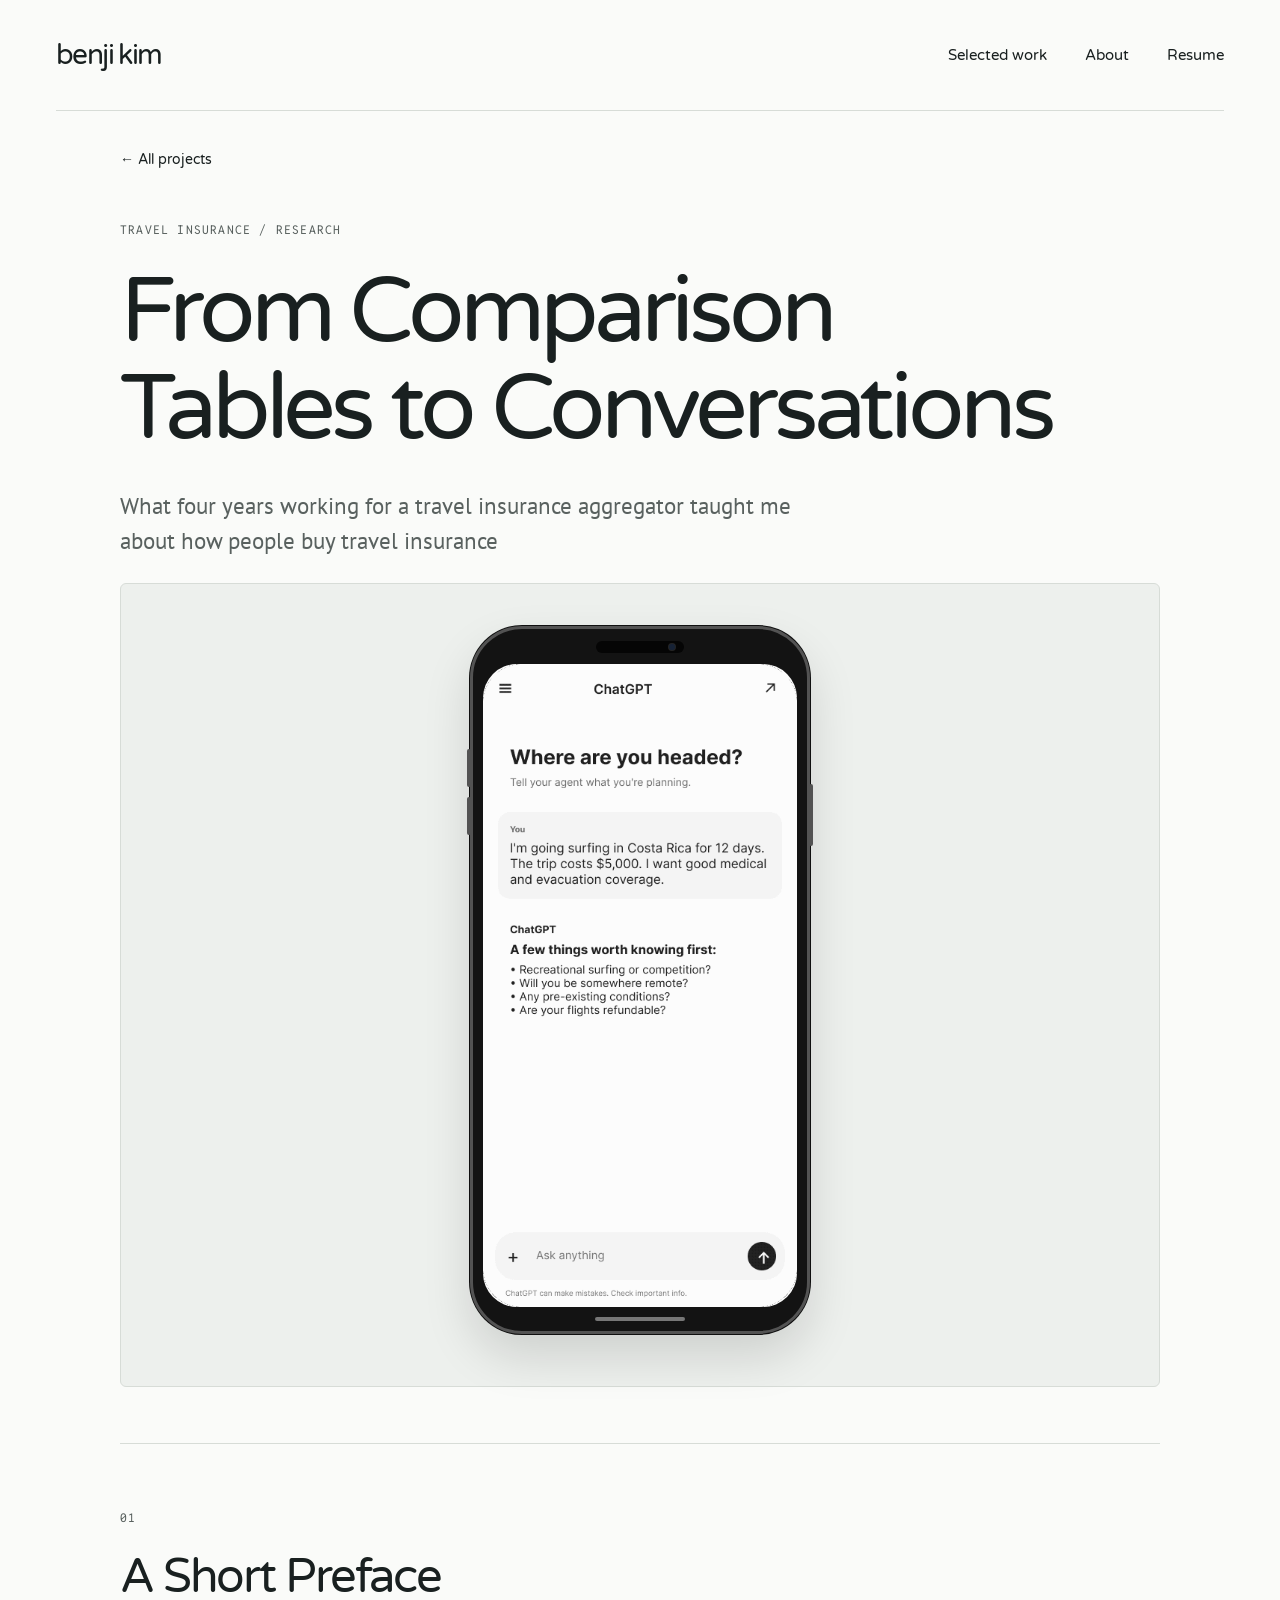
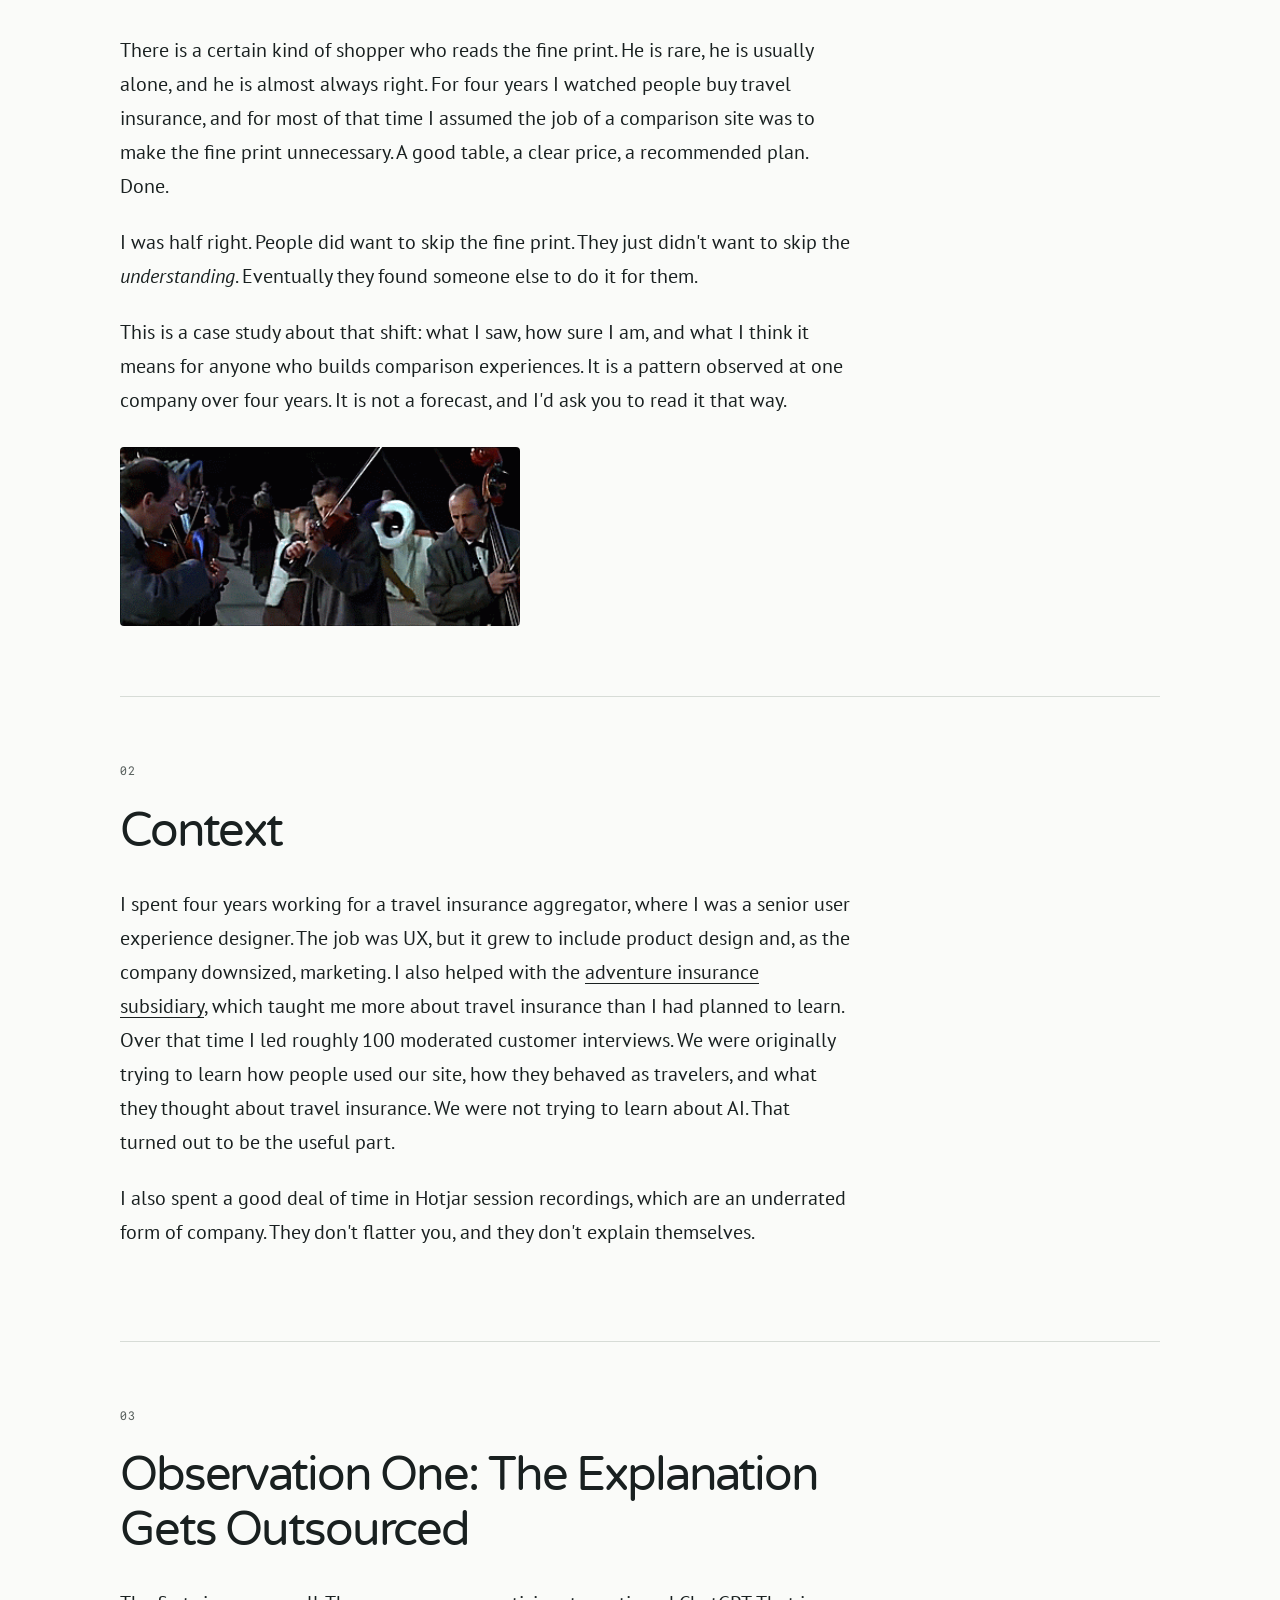
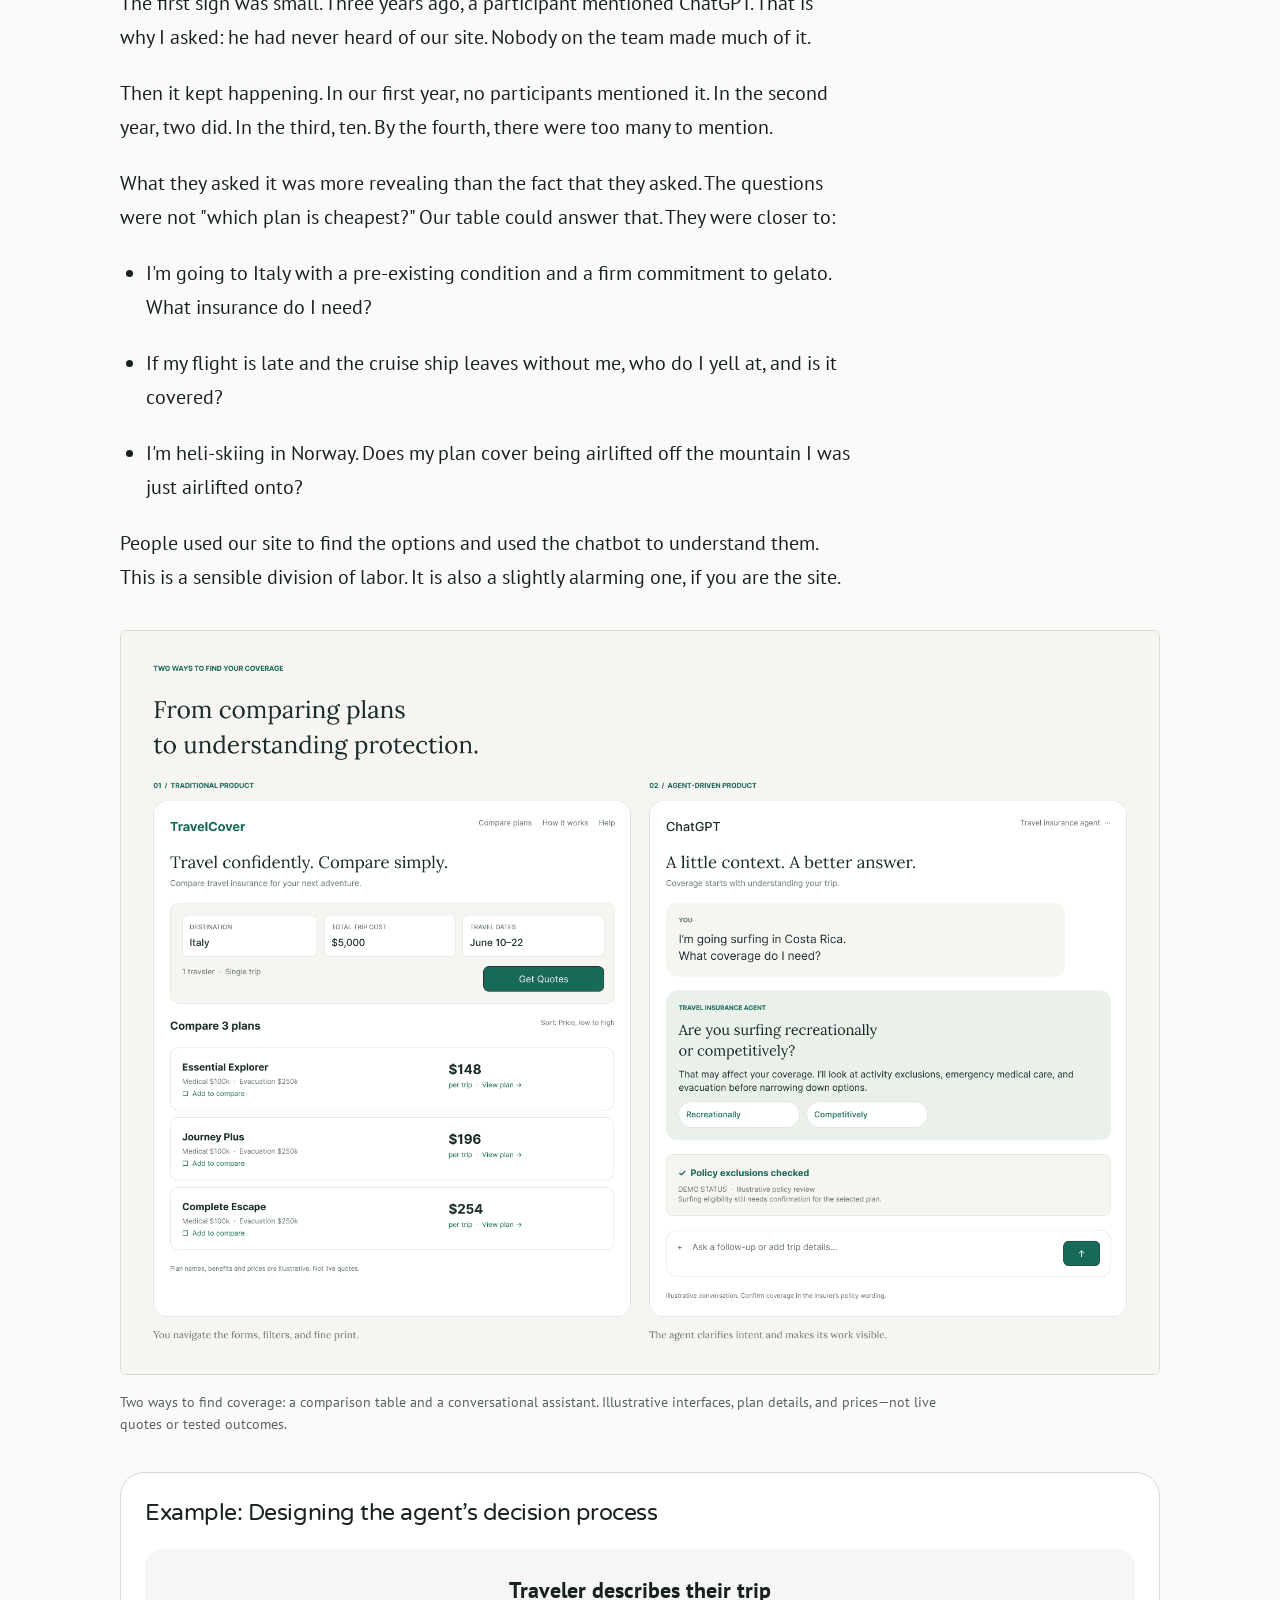
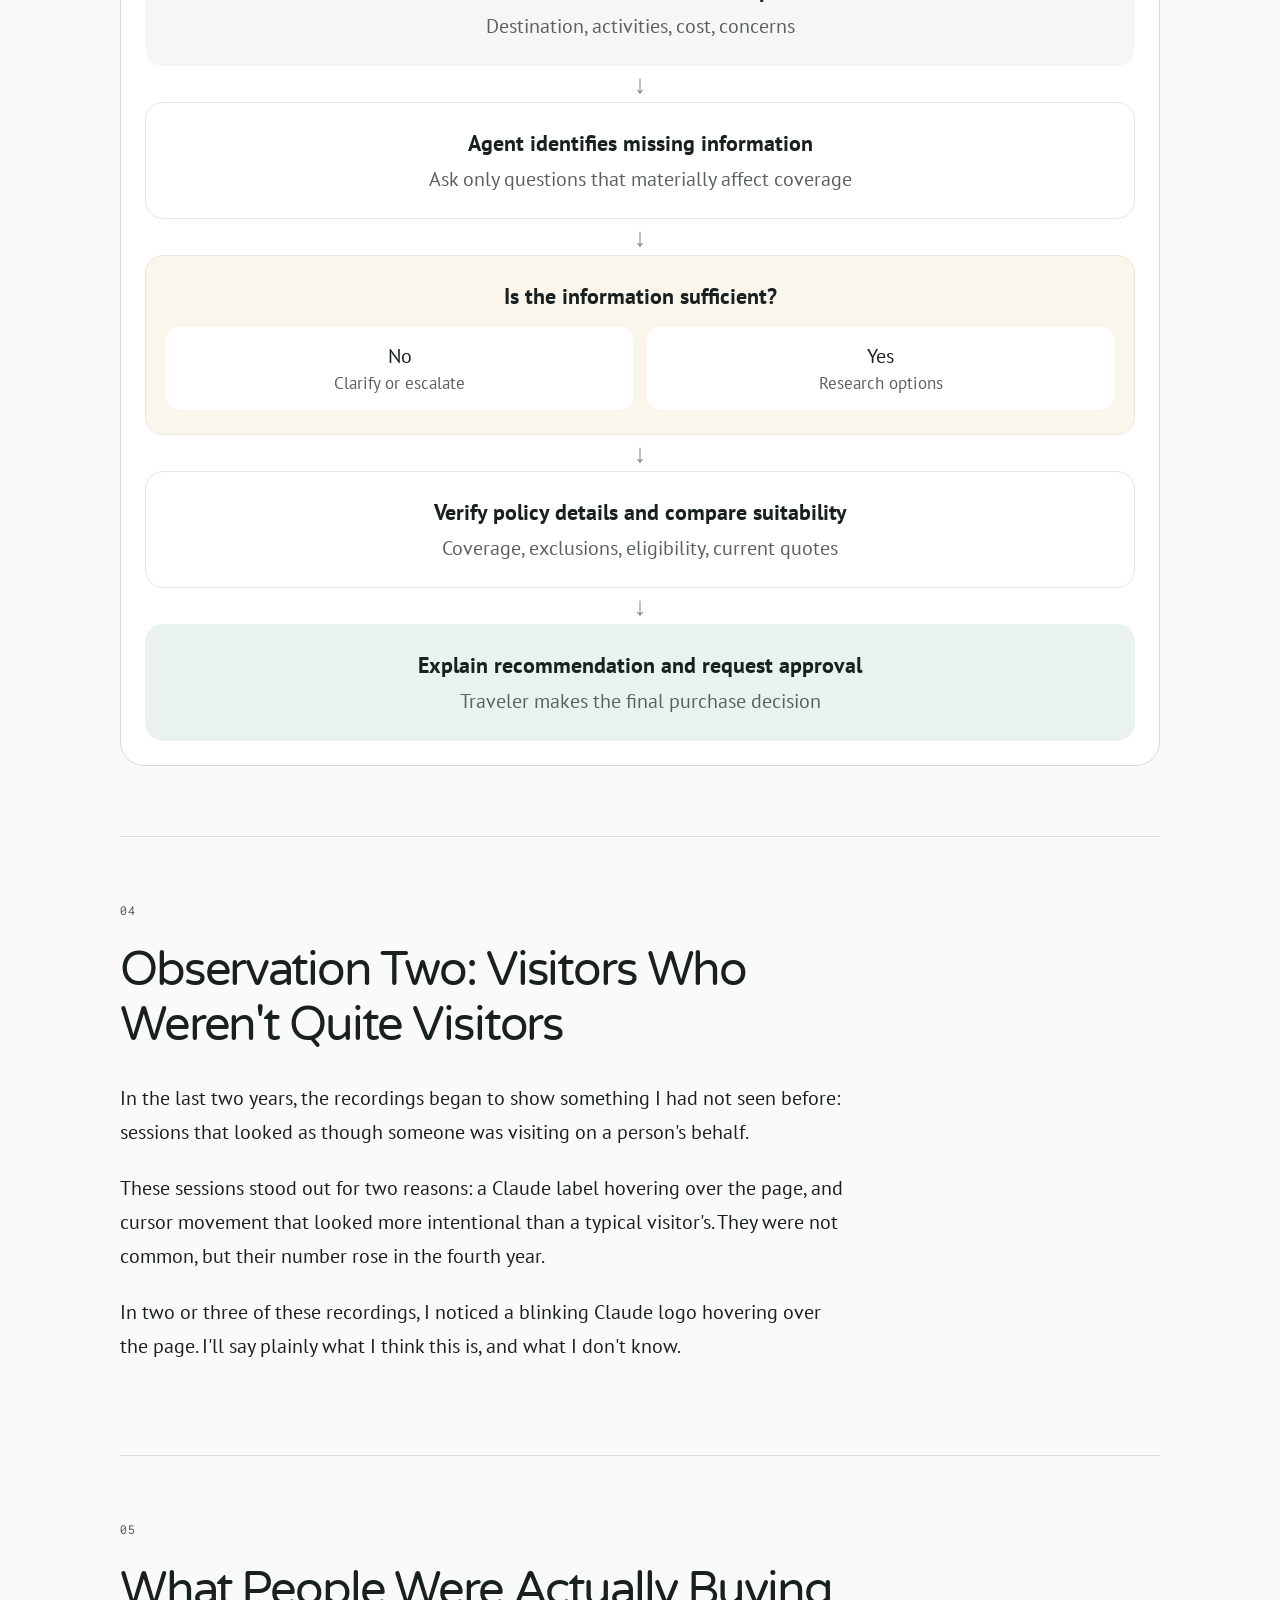
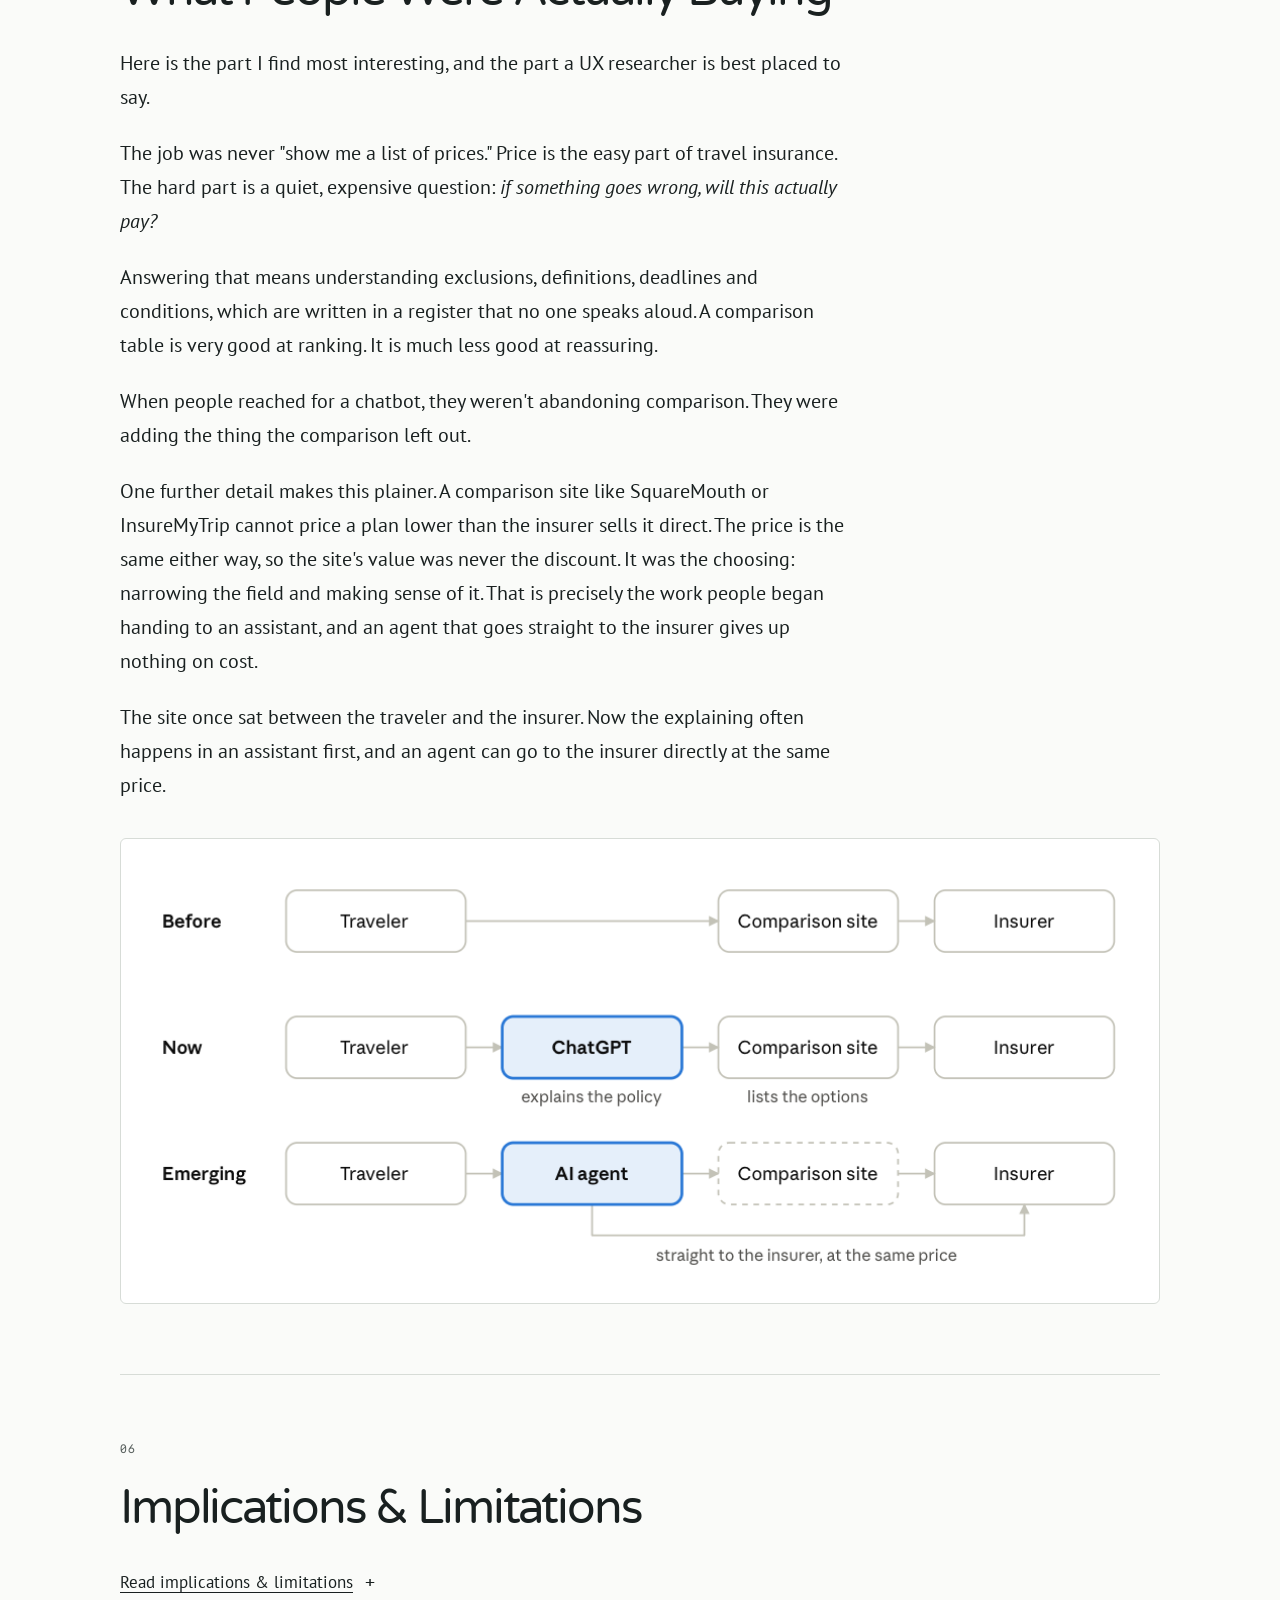
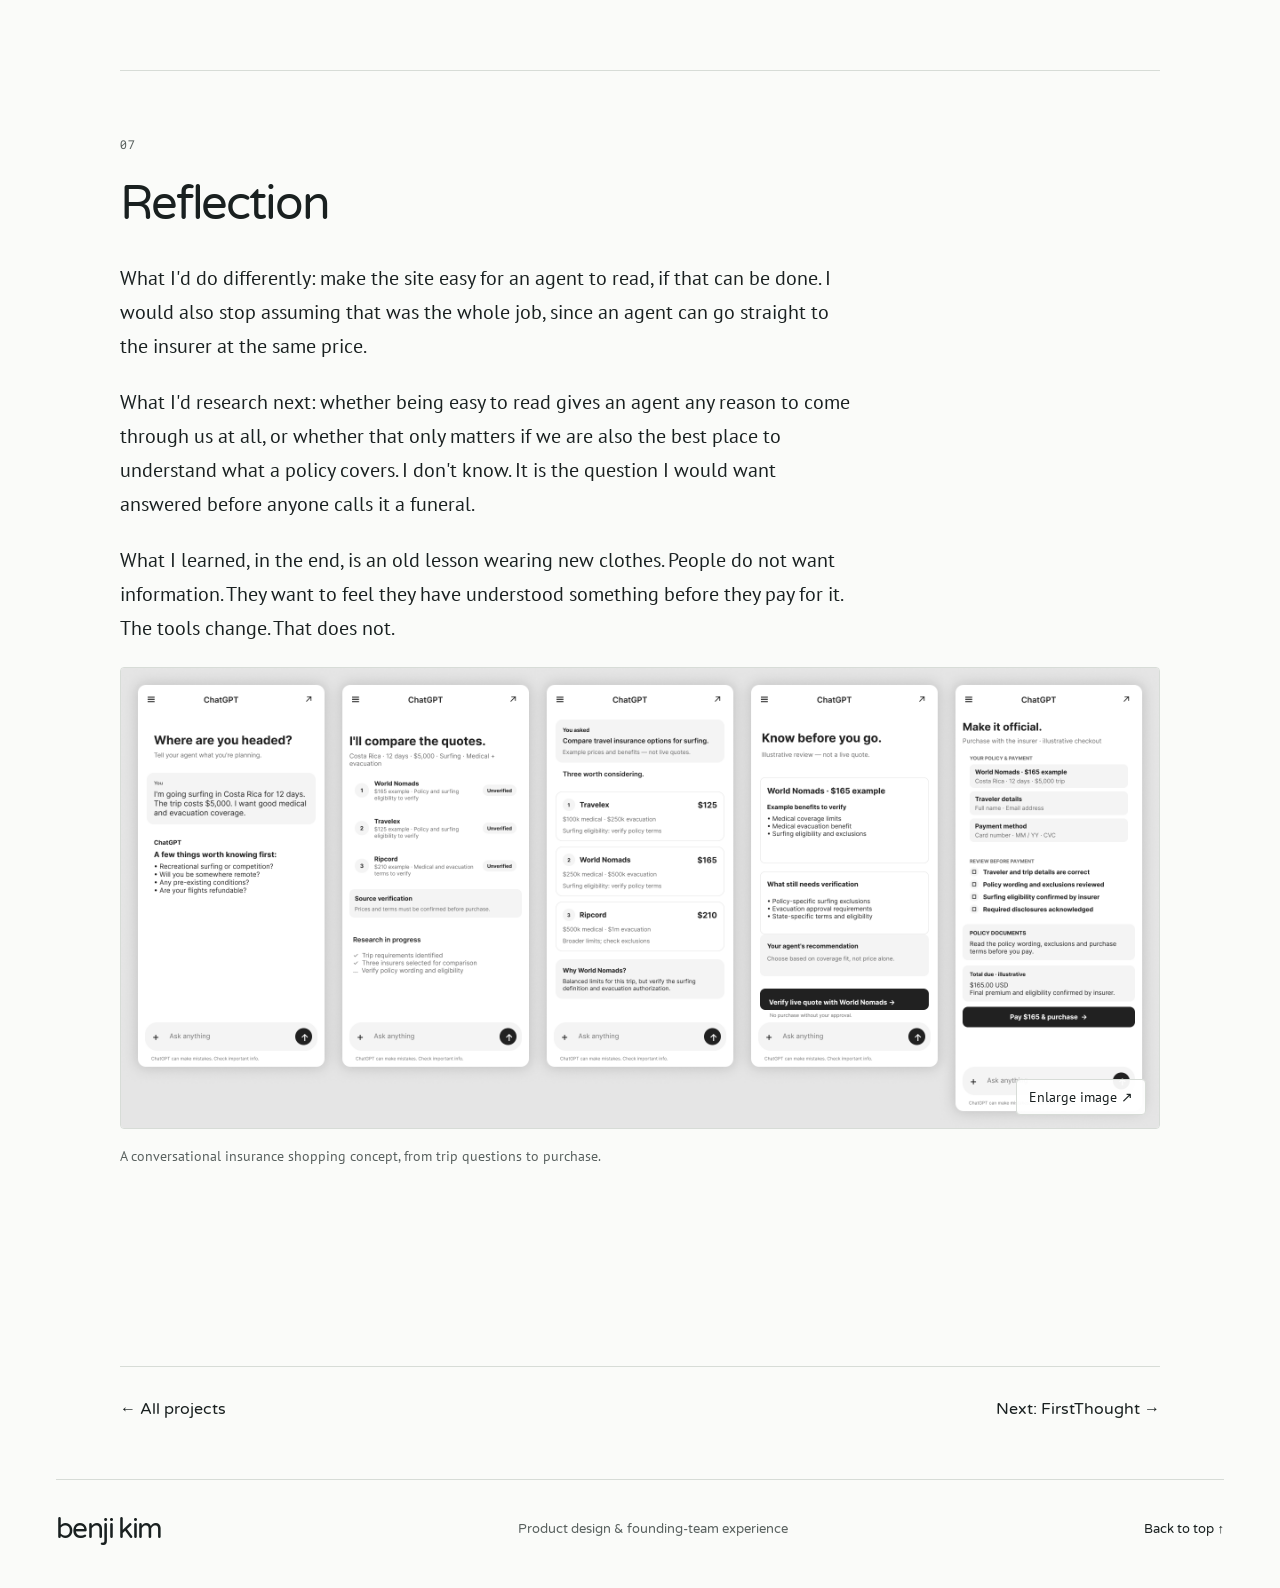
==== commit ee9fdc10: "Remove requested visual captions from insurance case study" ====
--- a/comparison-tables-to-conversations.html
+++ b/comparison-tables-to-conversations.html
@@ -1,4 +1,4 @@
-<!doctype html><html lang="en"><head><meta charset="utf-8"><meta name="viewport" content="width=device-width,initial-scale=1"><title>From Comparison Tables to Conversations — Benji Kim</title><meta name="description" content="What four years working for a travel insurance aggregator taught me about how people buy travel insurance: an essay on comparison, comprehension, and conversational assistance."><link rel="preconnect" href="https://fonts.googleapis.com"><link rel="preconnect" href="https://fonts.gstatic.com" crossorigin><link href="https://fonts.googleapis.com/css2?family=PT+Sans:wght@400;700&amp;family=Reddit+Mono:wght@400;500;600&amp;family=Varela+Round&amp;display=swap" rel="stylesheet"><link rel="stylesheet" href="style.css"><link rel="stylesheet" href="research.css"><link rel="stylesheet" href="comparison-tables.css"></head><body class="case-page research-page comparison-essay"><a class="skip" href="#case-content">Skip to case study</a><header class="wrap"><a class="brand" href="index.html" aria-label="Benji Kim home">benji kim</a><nav aria-label="Main navigation"><a href="index.html#work">Selected work</a><a href="index.html#about">About</a><a href="resume.html">Resume</a></nav></header><main class="case-wrap" id="top"><a class="back-link" href="index.html#work">← All projects</a><article class="case-content" id="case-content"><p class="eyebrow">Travel insurance / Research</p><h1>From Comparison Tables to Conversations</h1><p class="intro">What four years working for a travel insurance aggregator taught me about how people buy travel insurance</p><figure class="conversation-motion"><div class="iphone-device"><div class="iphone-top" aria-hidden="true"><span class="iphone-camera"></span></div><div class="iphone-display"><img src="assets/travel-insurance-motion-walkthrough.gif" width="420" height="860" alt="Animated concept walkthrough of conversational travel-insurance shopping, from trip questions to checkout." decoding="async"></div><span class="iphone-home" aria-hidden="true"></span></div><figcaption>From trip questions to checkout · 32-second concept walkthrough. Illustrative screens—not live quotes or a tested outcome.</figcaption></figure><section id="chapter-1" aria-labelledby="heading-1"><div class="prose"><p class="eyebrow">01</p><h2 id="heading-1">A Short Preface</h2><p>There is a certain kind of shopper who reads the fine print. He is rare, he is usually alone, and he is almost always right. For four years I watched people buy travel insurance, and for most of that time I assumed the job of a comparison site was to make the fine print unnecessary. A good table, a clear price, a recommended plan. Done.</p>
+<!doctype html><html lang="en"><head><meta charset="utf-8"><meta name="viewport" content="width=device-width,initial-scale=1"><title>From Comparison Tables to Conversations — Benji Kim</title><meta name="description" content="What four years working for a travel insurance aggregator taught me about how people buy travel insurance: an essay on comparison, comprehension, and conversational assistance."><link rel="preconnect" href="https://fonts.googleapis.com"><link rel="preconnect" href="https://fonts.gstatic.com" crossorigin><link href="https://fonts.googleapis.com/css2?family=PT+Sans:wght@400;700&amp;family=Reddit+Mono:wght@400;500;600&amp;family=Varela+Round&amp;display=swap" rel="stylesheet"><link rel="stylesheet" href="style.css"><link rel="stylesheet" href="research.css"><link rel="stylesheet" href="comparison-tables.css"></head><body class="case-page research-page comparison-essay"><a class="skip" href="#case-content">Skip to case study</a><header class="wrap"><a class="brand" href="index.html" aria-label="Benji Kim home">benji kim</a><nav aria-label="Main navigation"><a href="index.html#work">Selected work</a><a href="index.html#about">About</a><a href="resume.html">Resume</a></nav></header><main class="case-wrap" id="top"><a class="back-link" href="index.html#work">← All projects</a><article class="case-content" id="case-content"><p class="eyebrow">Travel insurance / Research</p><h1>From Comparison Tables to Conversations</h1><p class="intro">What four years working for a travel insurance aggregator taught me about how people buy travel insurance</p><figure class="conversation-motion"><div class="iphone-device"><div class="iphone-top" aria-hidden="true"><span class="iphone-camera"></span></div><div class="iphone-display"><img src="assets/travel-insurance-motion-walkthrough.gif" width="420" height="860" alt="Animated concept walkthrough of conversational travel-insurance shopping, from trip questions to checkout." decoding="async"></div><span class="iphone-home" aria-hidden="true"></span></div></figure><section id="chapter-1" aria-labelledby="heading-1"><div class="prose"><p class="eyebrow">01</p><h2 id="heading-1">A Short Preface</h2><p>There is a certain kind of shopper who reads the fine print. He is rare, he is usually alone, and he is almost always right. For four years I watched people buy travel insurance, and for most of that time I assumed the job of a comparison site was to make the fine print unnecessary. A good table, a clear price, a recommended plan. Done.</p>
 <p>I was half right. People did want to skip the fine print. They just didn&#x27;t want to skip the <em>understanding</em>. Eventually they found someone else to do it for them.</p>
 <p>This is a case study about that shift: what I saw, how sure I am, and what I think it means for anyone who builds comparison experiences. It is a pattern observed at one company over four years. It is not a forecast, and I&#x27;d ask you to read it that way.</p></div><figure class="preface-reaction"><img src="assets/section-one-reaction.gif" width="371" height="166" alt="Musicians continue playing their string instruments amid a busy scene." loading="lazy" decoding="async"></figure></section>
 <section id="chapter-2" aria-labelledby="heading-2"><div class="prose"><p class="eyebrow">02</p><h2 id="heading-2">Context</h2><p>I spent four years working for a travel insurance aggregator, where I was a senior user experience designer. The job was UX, but it grew to include product design and, as the company downsized, marketing. I also helped with the <a href="insurance.html">adventure insurance subsidiary</a>, which taught me more about travel insurance than I had planned to learn. Over that time I led roughly 100 moderated customer interviews. We were originally trying to learn how people used our site, how they behaved as travelers, and what they thought about travel insurance. We were not trying to learn about AI. That turned out to be the useful part.</p>
@@ -7,7 +7,7 @@
 <p>Then it kept happening. In our first year, no participants mentioned it. In the second year, two did. In the third, ten. By the fourth, there were too many to mention.</p>
 <p>What they asked it was more revealing than the fact that they asked. The questions were not &quot;which plan is cheapest?&quot; Our table could answer that. They were closer to:</p>
 <ul><li>I&#x27;m going to Italy with a pre-existing condition and a firm commitment to gelato. What insurance do I need?</li><li>If my flight is late and the cruise ship leaves without me, who do I yell at, and is it covered?</li><li>I&#x27;m heli-skiing in Norway. Does my plan cover being airlifted off the mountain I was just airlifted onto?</li></ul>
-<p>People used our site to find the options and used the chatbot to understand them. This is a sensible division of labor. It is also a slightly alarming one, if you are the site.</p></div><figure class="reflection-comparison"><img src="assets/home/travel-insurance-ai-home.png" width="1800" height="1288" alt="From comparing plans to understanding protection: a traditional insurance comparison interface beside a conversational AI assistant that clarifies trip needs." loading="lazy" decoding="async"><figcaption>Two ways to find coverage: a comparison table and a conversational assistant. Illustrative interfaces, plan details, and prices—not live quotes or tested outcomes.</figcaption></figure><figure class="agent-decision" aria-labelledby="agent-decision-title"><h3 id="agent-decision-title">Example: Designing the agent’s decision process</h3><ol class="agent-decision-steps"><li class="decision-step decision-trip"><strong>Traveler describes their trip</strong><span>Destination, activities, cost, concerns</span></li><li class="decision-step"><strong>Agent identifies missing information</strong><span>Ask only questions that materially affect coverage</span></li><li class="decision-step decision-question"><strong>Is the information sufficient?</strong><div class="decision-branches"><div><b>No</b><span>Clarify or escalate</span></div><div><b>Yes</b><span>Research options</span></div></div></li><li class="decision-step"><strong>Verify policy details and compare suitability</strong><span>Coverage, exclusions, eligibility, current quotes</span></li><li class="decision-step decision-approval"><strong>Explain recommendation and request approval</strong><span>Traveler makes the final purchase decision</span></li></ol><figcaption>Illustrative decision process—not a reconstruction of the recorded sessions. If information is insufficient, clarify or escalate before proceeding to comparison.</figcaption></figure></section>
+<p>People used our site to find the options and used the chatbot to understand them. This is a sensible division of labor. It is also a slightly alarming one, if you are the site.</p></div><figure class="reflection-comparison"><img src="assets/home/travel-insurance-ai-home.png" width="1800" height="1288" alt="From comparing plans to understanding protection: a traditional insurance comparison interface beside a conversational AI assistant that clarifies trip needs." loading="lazy" decoding="async"><figcaption>Two ways to find coverage: a comparison table and a conversational assistant. Illustrative interfaces, plan details, and prices—not live quotes or tested outcomes.</figcaption></figure><figure class="agent-decision" aria-labelledby="agent-decision-title"><h3 id="agent-decision-title">Example: Designing the agent’s decision process</h3><ol class="agent-decision-steps"><li class="decision-step decision-trip"><strong>Traveler describes their trip</strong><span>Destination, activities, cost, concerns</span></li><li class="decision-step"><strong>Agent identifies missing information</strong><span>Ask only questions that materially affect coverage</span></li><li class="decision-step decision-question"><strong>Is the information sufficient?</strong><div class="decision-branches"><div><b>No</b><span>Clarify or escalate</span></div><div><b>Yes</b><span>Research options</span></div></div></li><li class="decision-step"><strong>Verify policy details and compare suitability</strong><span>Coverage, exclusions, eligibility, current quotes</span></li><li class="decision-step decision-approval"><strong>Explain recommendation and request approval</strong><span>Traveler makes the final purchase decision</span></li></ol></figure></section>
 <section id="chapter-4" aria-labelledby="heading-4"><div class="prose"><p class="eyebrow">04</p><h2 id="heading-4">Observation Two: Visitors Who Weren&#x27;t Quite Visitors</h2><p>In the last two years, the recordings began to show something I had not seen before: sessions that looked as though someone was visiting on a person&#x27;s behalf.</p>
 <p>These sessions stood out for two reasons: a Claude label hovering over the page, and cursor movement that looked more intentional than a typical visitor&#x27;s. They were not common, but their number rose in the fourth year.</p>
 <p>In two or three of these recordings, I noticed a blinking Claude logo hovering over the page. I&#x27;ll say plainly what I think this is, and what I don&#x27;t know.</p></div></section>
@@ -16,9 +16,9 @@
 <p>Answering that means understanding exclusions, definitions, deadlines and conditions, which are written in a register that no one speaks aloud. A comparison table is very good at ranking. It is much less good at reassuring.</p>
 <p>When people reached for a chatbot, they weren&#x27;t abandoning comparison. They were adding the thing the comparison left out.</p>
 <p>One further detail makes this plainer. A comparison site like SquareMouth or InsureMyTrip cannot price a plan lower than the insurer sells it direct. The price is the same either way, so the site&#x27;s value was never the discount. It was the choosing: narrowing the field and making sense of it. That is precisely the work people began handing to an assistant, and an agent that goes straight to the insurer gives up nothing on cost.</p>
-<p>The site once sat between the traveler and the insurer. Now the explaining often happens in an assistant first, and an agent can go to the insurer directly at the same price.</p></div><figure class="insurance-journey-context"><img src="assets/home/travel-insurance-ai-journey.png" width="980" height="412" alt="Conceptual journey diagram: traveler to comparison site to insurer; ChatGPT added to explain policies; a possible future agent route directly to the insurer." loading="lazy" decoding="async"><figcaption>A conceptual map of the changing journey. The emerging direct-to-insurer route is a hypothesis, not an observed end-to-end purchase.</figcaption></figure></section>
+<p>The site once sat between the traveler and the insurer. Now the explaining often happens in an assistant first, and an agent can go to the insurer directly at the same price.</p></div><figure class="insurance-journey-context"><img src="assets/home/travel-insurance-ai-journey.png" width="980" height="412" alt="Conceptual journey diagram: traveler to comparison site to insurer; ChatGPT added to explain policies; a possible future agent route directly to the insurer." loading="lazy" decoding="async"></figure></section>
 <section id="chapter-6" aria-labelledby="heading-6"><div class="prose"><p class="eyebrow">06</p><h2 id="heading-6">Implications &amp; Limitations</h2><details class="essay-limitations"><summary><span class="limitations-label">Read implications &amp; limitations</span><span class="limitations-indicator" aria-hidden="true">+</span></summary><div class="limitations-content"><p>Let’s begin with the license, which people tend to treat as a locked door. It’s more of a coat check. If you click through to the insurer’s own site and buy there, the insurer holds the license, makes the disclosures, and binds the policy. The assistant hands you off and steps back, much like a good friend who recommends a tailor and doesn’t come into the fitting room.</p><p>Some awkwardness remains in what happens before the handoff. If the assistant discusses specific rates, steers you toward one policy, and earns a fee only when you buy, regulators may start to wonder whether it’s selling insurance without admitting it. A flat referral fee, or no fee, keeps things simple. A commission is where the lawyers come in, and the lawyers always come in.</p><p>Then there’s the API, which everyone assumes is the real obstacle. It is, in the practical sense. But it’s a symptom, not the disease. Insurers keep quote access private because they want to control who sells their products, protect their pricing, keep out the fraudsters, and avoid annoying the airlines and booking sites that send them business. The technology is not the problem. Insurers could open the door tomorrow if they wanted this particular guest, and some will once AI assistants start sending them customers worth having.</p><p>In the meantime, there’s a workaround that requires no one’s blessing. A browser agent can fill in each insurer’s quote form and bring back the numbers. It’s slower and a bit fragile, and some sites won’t love it, but it works today as long as you’re watching.</p><p>So the realistic arrangement is this: the assistant does the research, gathers the quotes, and sends you to the insurer’s checkout. The license is the easy part. The harder questions are access, incentives, and who answers for it when the assistant misreads an exclusion. That last one is worth settling before anyone buys anything.</p></div></details></div></section>
 
 <section id="chapter-7" aria-labelledby="heading-7"><div class="prose"><p class="eyebrow">07</p><h2 id="heading-7">Reflection</h2><p>What I&#x27;d do differently: make the site easy for an agent to read, if that can be done. I would also stop assuming that was the whole job, since an agent can go straight to the insurer at the same price.</p>
 <p>What I&#x27;d research next: whether being easy to read gives an agent any reason to come through us at all, or whether that only matters if we are also the best place to understand what a policy covers. I don&#x27;t know. It is the question I would want answered before anyone calls it a funeral.</p>
-<p>What I learned, in the end, is an old lesson wearing new clothes. People do not want information. They want to feel they have understood something before they pay for it. The tools change. That does not.</p></div><figure class="conversation-screens"><button type="button" class="conversation-image-open" aria-label="Enlarge the conversational insurance shopping screens" aria-haspopup="dialog" aria-controls="conversation-image-dialog"><img src="assets/ai-travel-insurance-shopping.png" width="2336" height="1036" alt="Five illustrative screens showing conversational trip planning, quote comparison, policy review, and purchase checkout." decoding="async" fetchpriority="high"><span class="image-enlarge-hint">Enlarge image ↗</span></button><figcaption>A conversational insurance shopping concept, from trip questions to purchase. Illustrative screens and prices—not observed research, live quotes, or a tested outcome. </figcaption></figure></section></article><nav class="case-next" aria-label="Case study navigation"><a href="index.html#work">← All projects</a><a href="firstthought.html">Next: FirstThought →</a></nav></main><footer class="wrap"><a class="brand" href="index.html">benji kim</a><span>Product design &amp; founding-team experience</span><a href="#top">Back to top ↑</a></footer><dialog class="conversation-image-dialog" id="conversation-image-dialog" aria-labelledby="conversation-image-title"><div class="image-dialog-header"><h2 id="conversation-image-title">Conversational insurance shopping concept</h2><button type="button" class="image-dialog-close" aria-label="Close enlarged image" autofocus>Close ×</button></div><div class="image-dialog-scroll" tabindex="0" role="region" aria-label="Enlarged screens; scroll horizontally to view all five"><img src="assets/ai-travel-insurance-shopping.png" width="2336" height="1036" alt="Five illustrative screens showing conversational trip planning, quote comparison, policy review, and purchase checkout."></div><p class="image-dialog-caption">Illustrative concept—not live quotes or a tested outcome. Scroll to explore the screens.</p></dialog><script src="comparison-image-modal.js" defer></script></body></html>+<p>What I learned, in the end, is an old lesson wearing new clothes. People do not want information. They want to feel they have understood something before they pay for it. The tools change. That does not.</p></div><figure class="conversation-screens"><button type="button" class="conversation-image-open" aria-label="Enlarge the conversational insurance shopping screens" aria-haspopup="dialog" aria-controls="conversation-image-dialog"><img src="assets/ai-travel-insurance-shopping.png" width="2336" height="1036" alt="Five illustrative screens showing conversational trip planning, quote comparison, policy review, and purchase checkout." decoding="async" fetchpriority="high"><span class="image-enlarge-hint">Enlarge image ↗</span></button><figcaption>A conversational insurance shopping concept, from trip questions to purchase. </figcaption></figure></section></article><nav class="case-next" aria-label="Case study navigation"><a href="index.html#work">← All projects</a><a href="firstthought.html">Next: FirstThought →</a></nav></main><footer class="wrap"><a class="brand" href="index.html">benji kim</a><span>Product design &amp; founding-team experience</span><a href="#top">Back to top ↑</a></footer><dialog class="conversation-image-dialog" id="conversation-image-dialog" aria-labelledby="conversation-image-title"><div class="image-dialog-header"><h2 id="conversation-image-title">Conversational insurance shopping concept</h2><button type="button" class="image-dialog-close" aria-label="Close enlarged image" autofocus>Close ×</button></div><div class="image-dialog-scroll" tabindex="0" role="region" aria-label="Enlarged screens; scroll horizontally to view all five"><img src="assets/ai-travel-insurance-shopping.png" width="2336" height="1036" alt="Five illustrative screens showing conversational trip planning, quote comparison, policy review, and purchase checkout."></div><p class="image-dialog-caption">Illustrative concept—not live quotes or a tested outcome. Scroll to explore the screens.</p></dialog><script src="comparison-image-modal.js" defer></script></body></html>
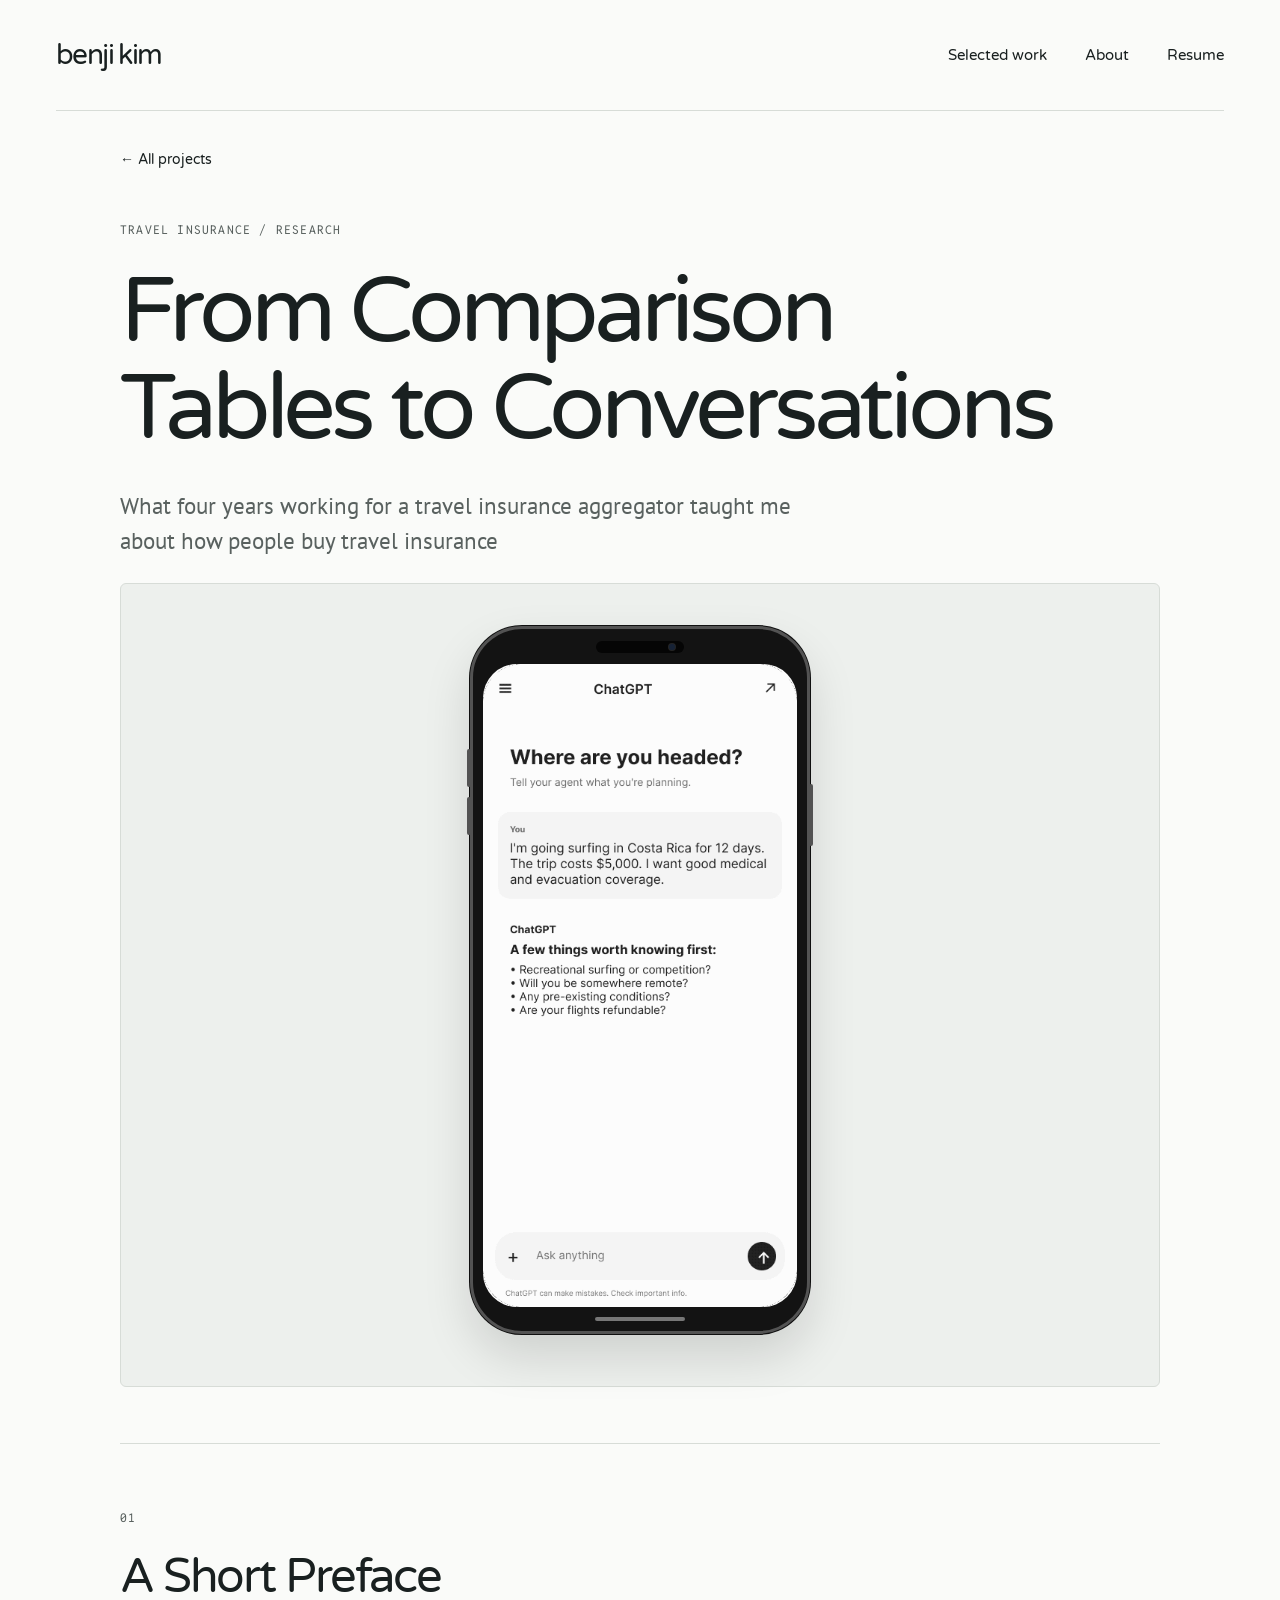
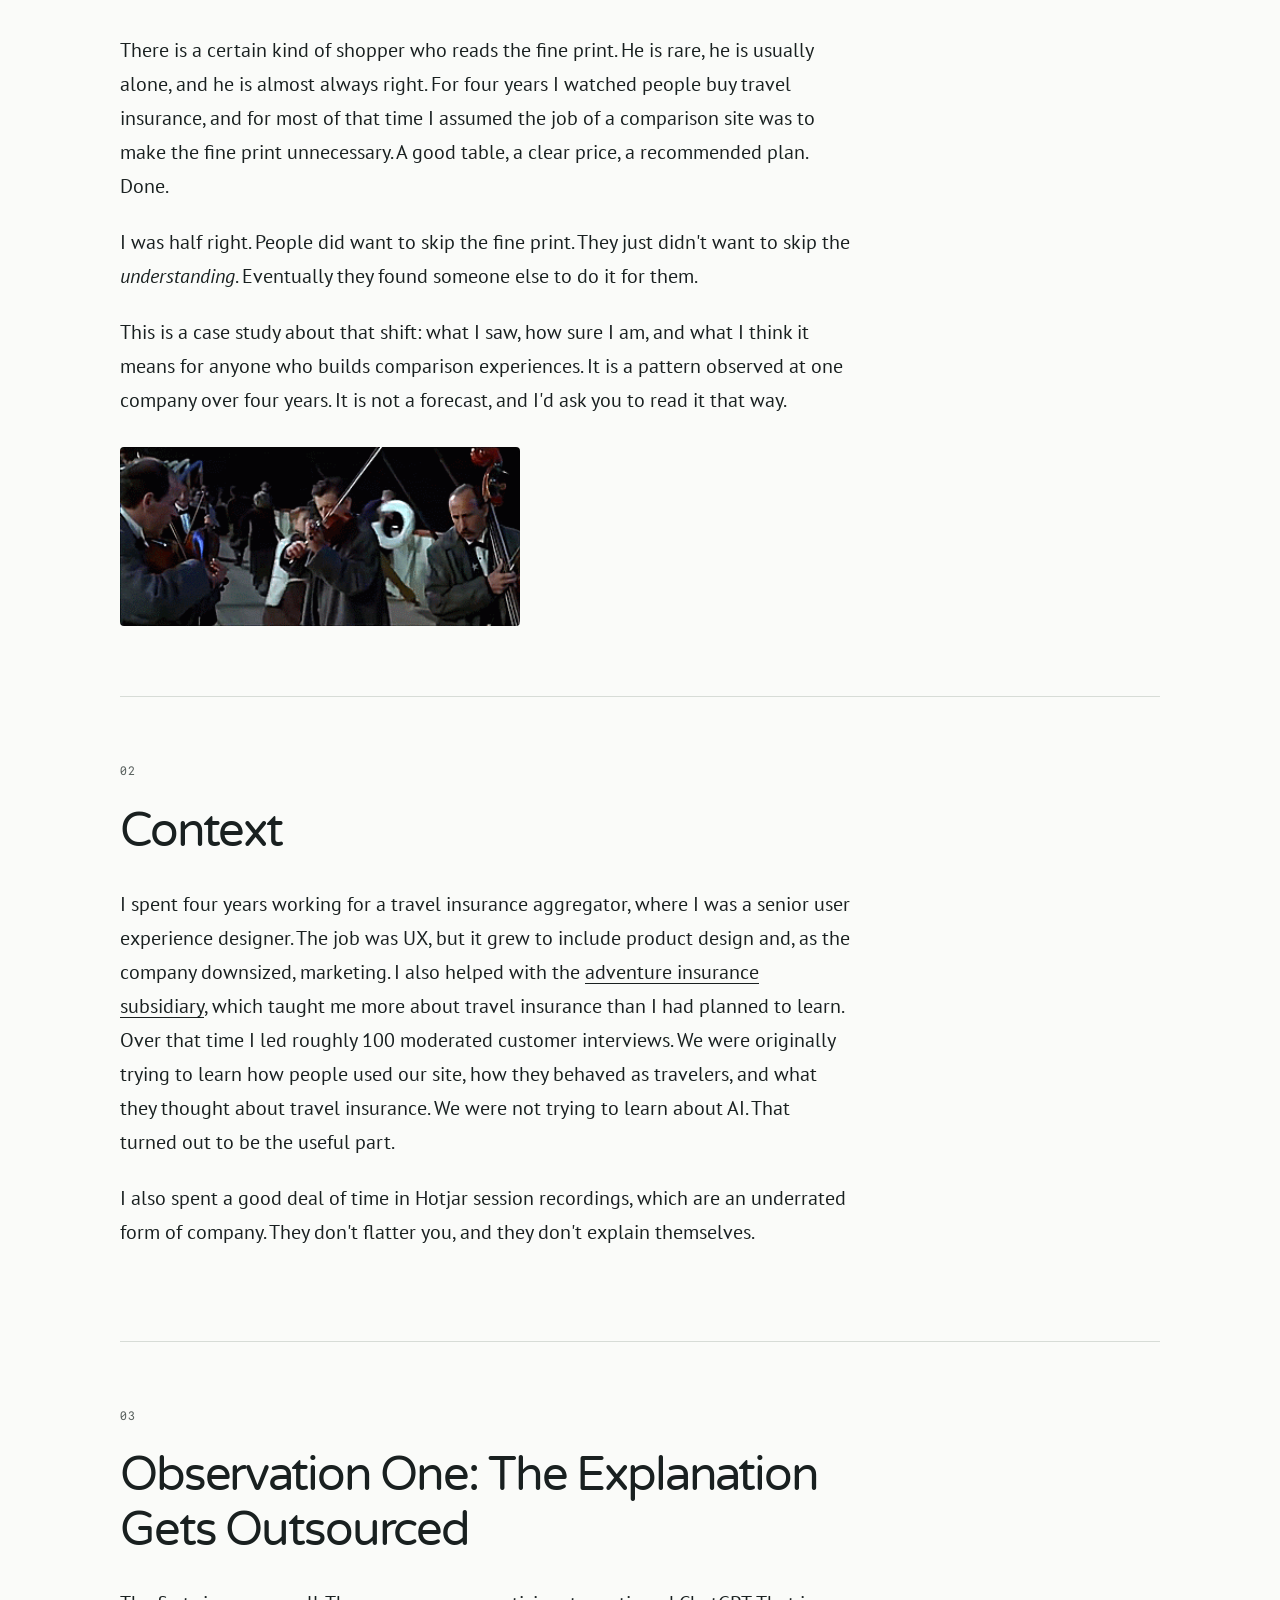
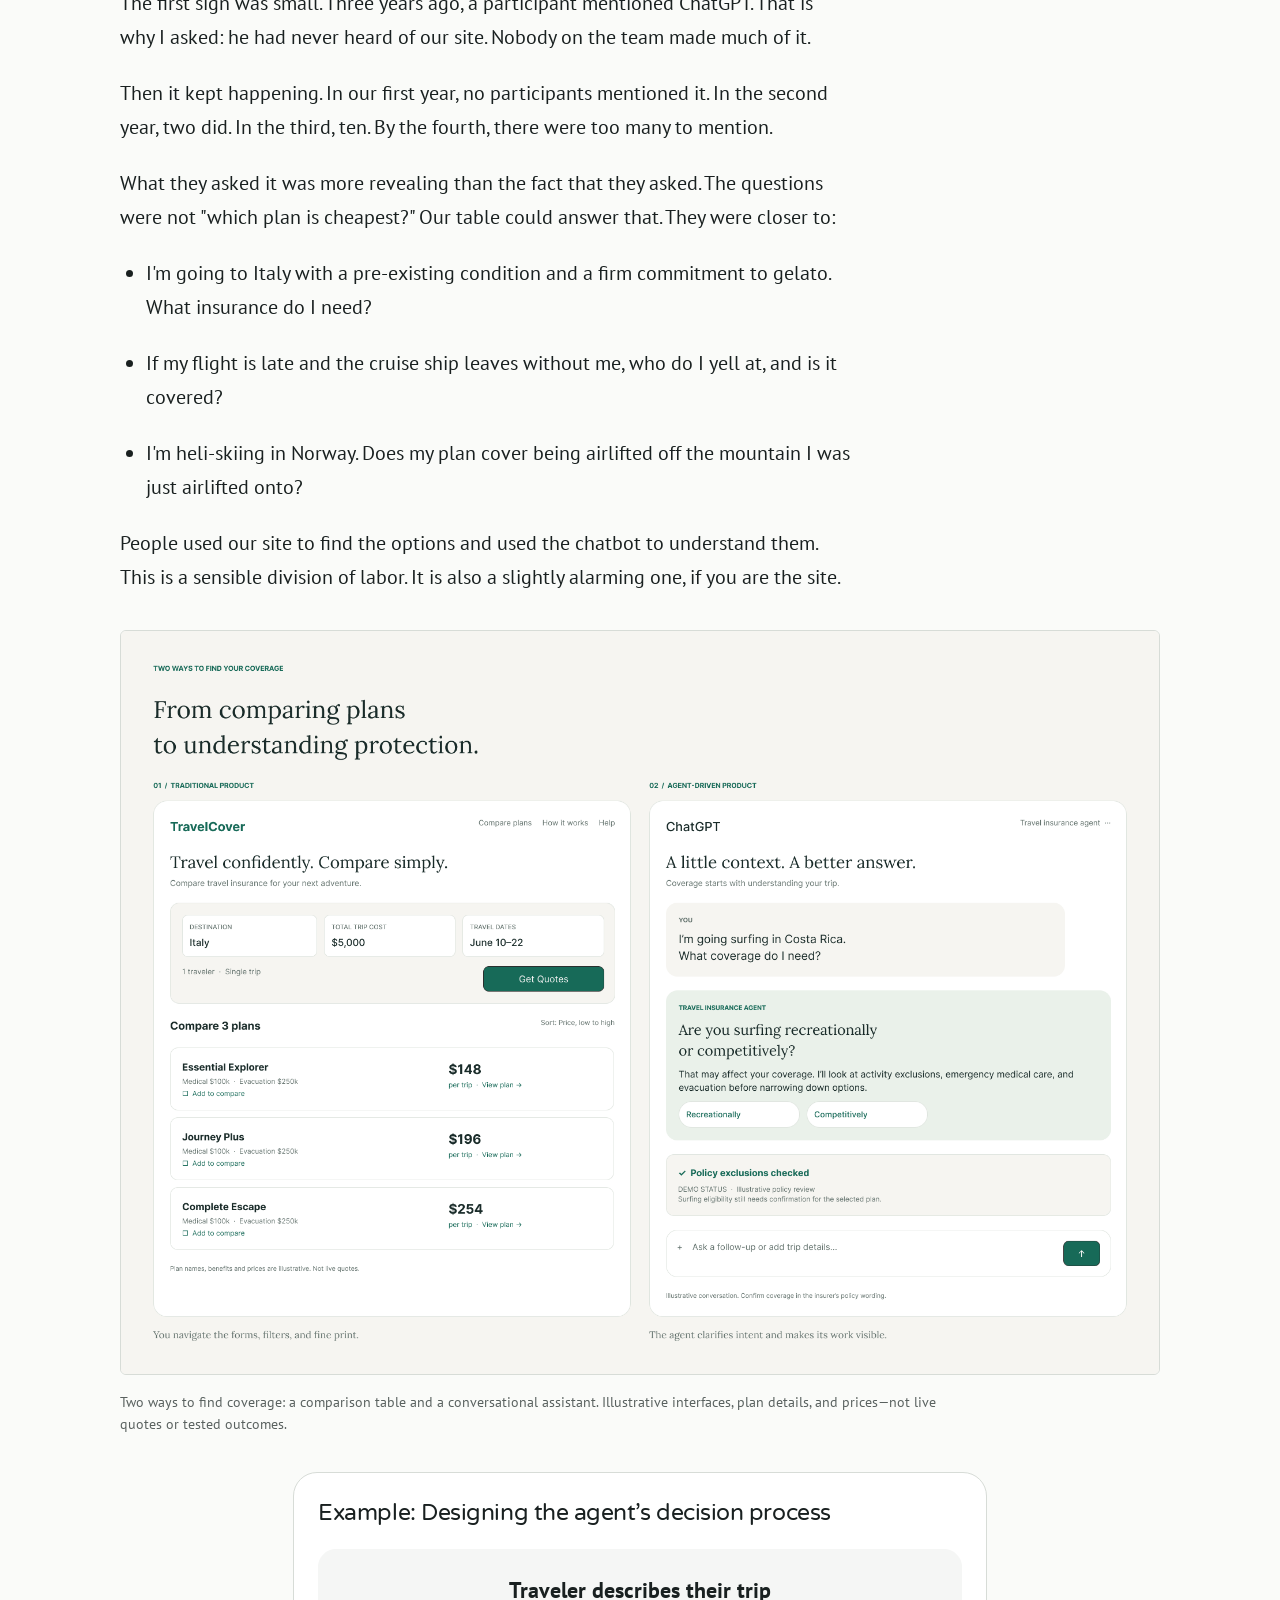
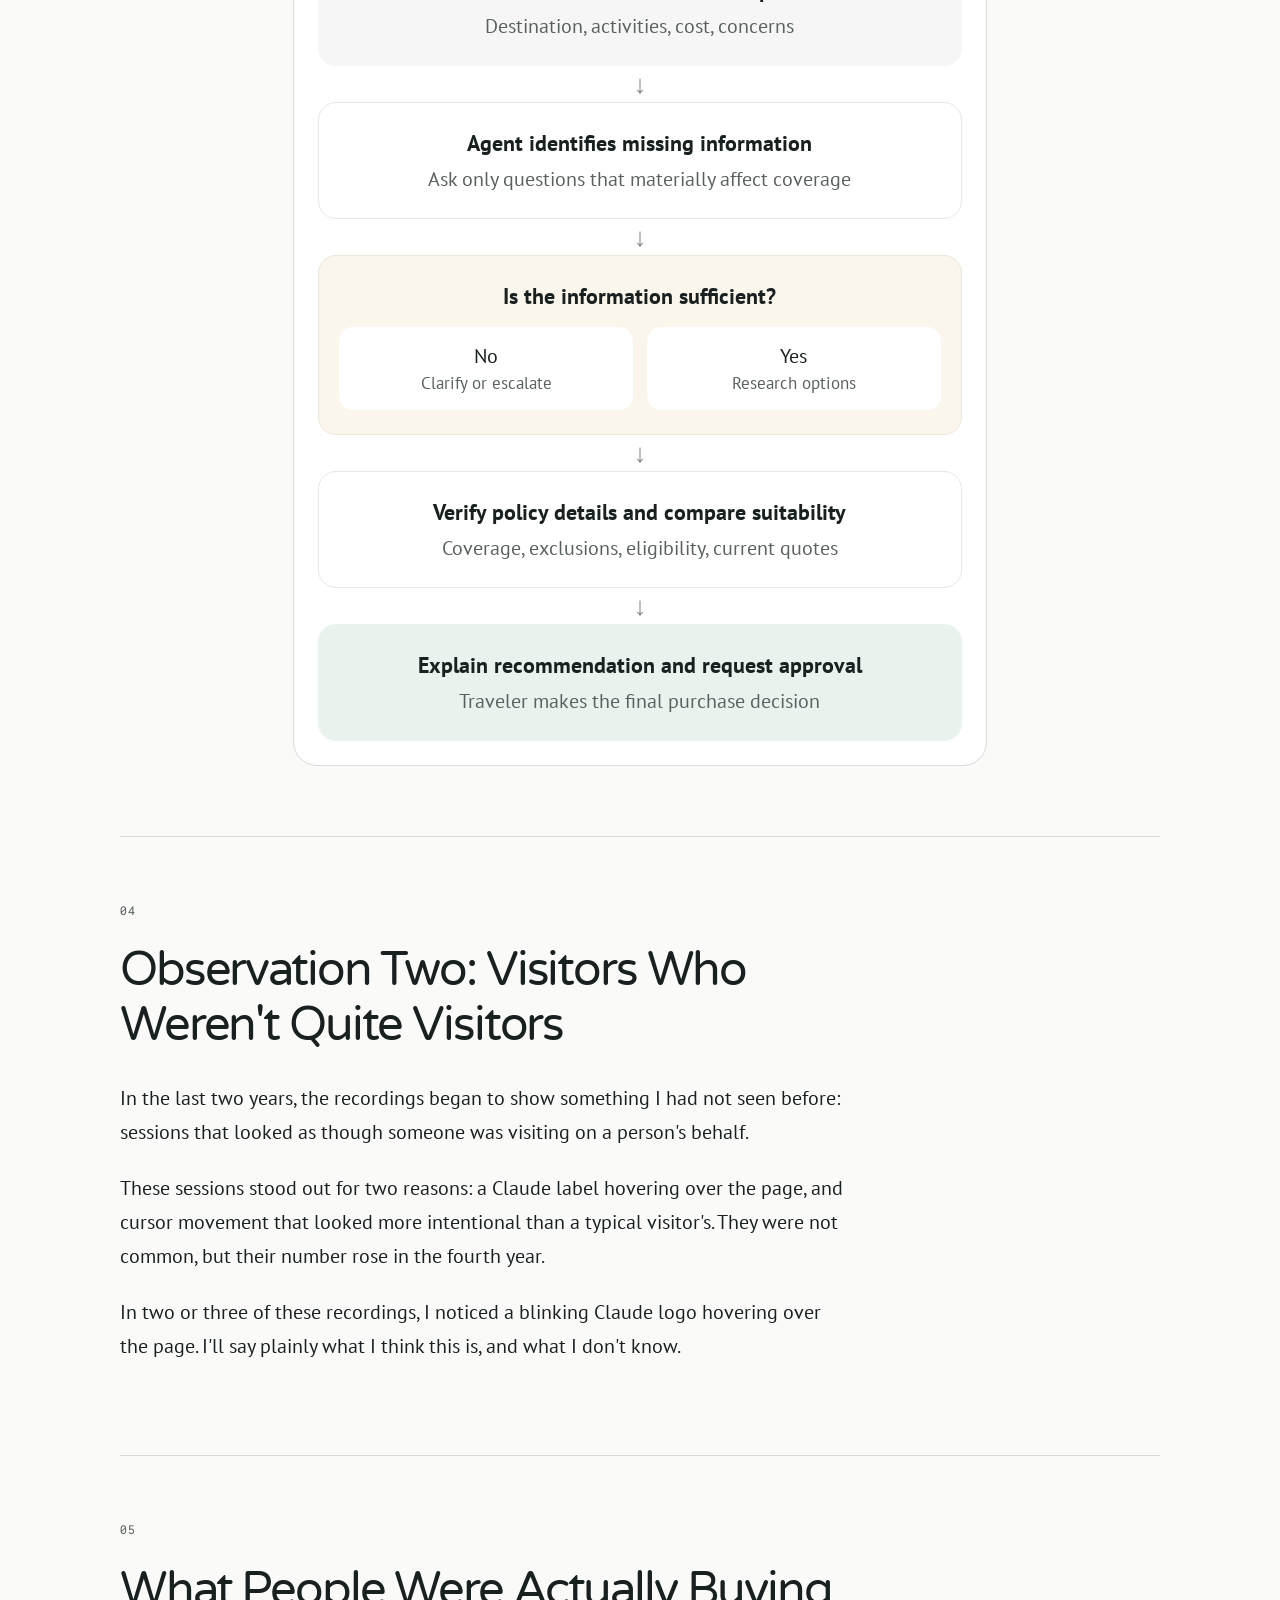
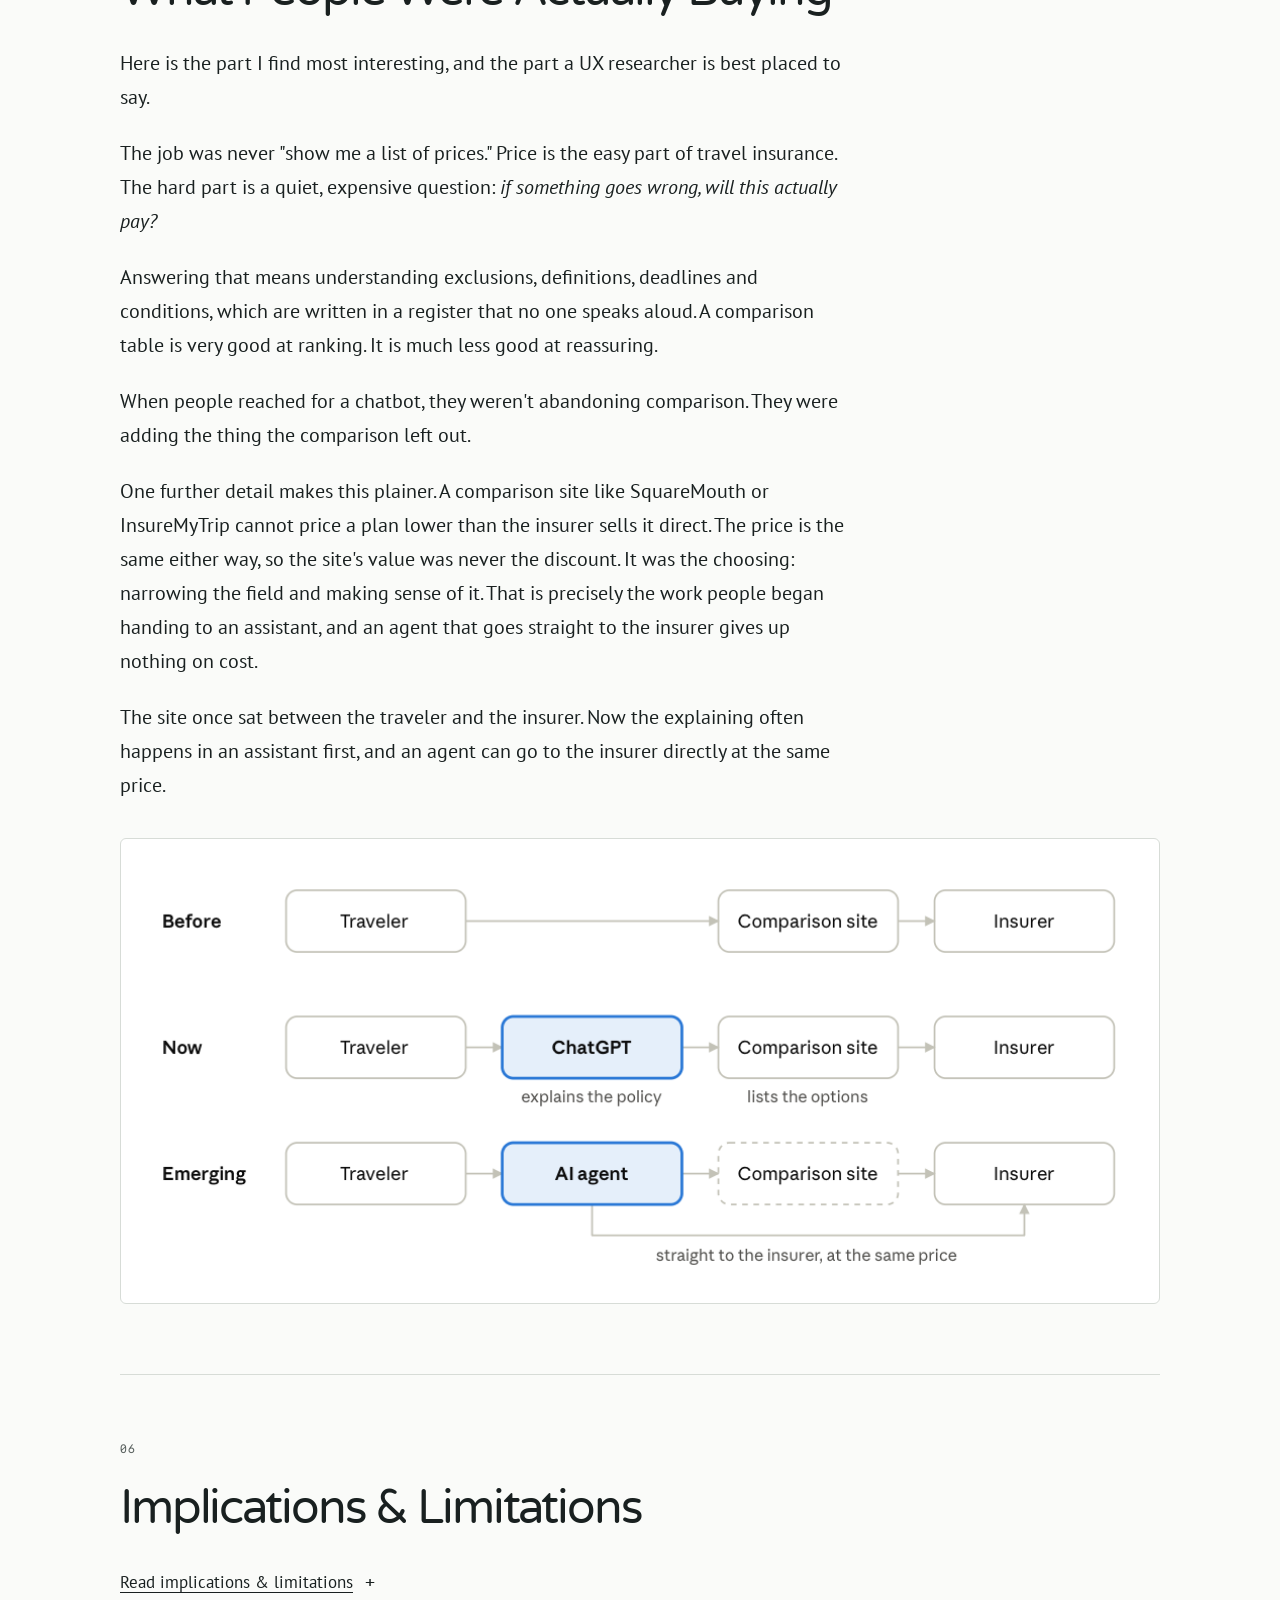
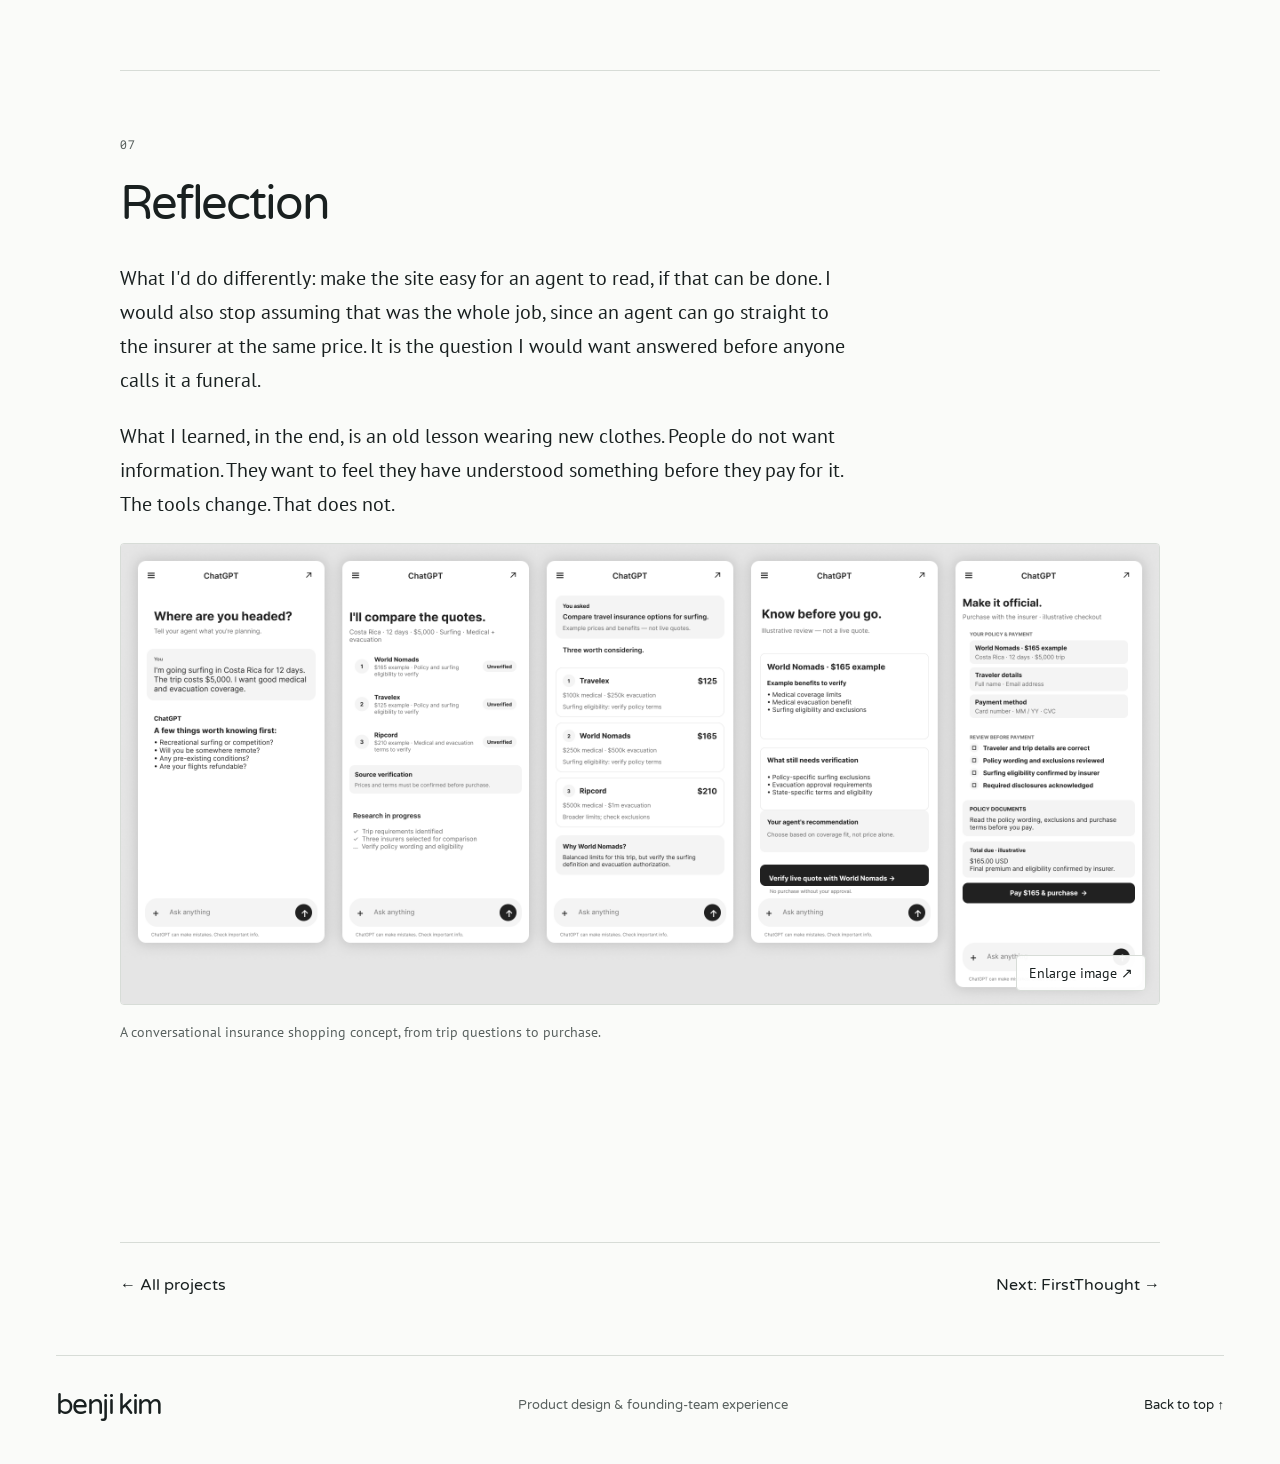
==== commit 24b5a28c: "Refine Reflection copy and reduce decision diagram width" ====
--- a/comparison-tables-to-conversations.html
+++ b/comparison-tables-to-conversations.html
@@ -19,6 +19,6 @@
 <p>The site once sat between the traveler and the insurer. Now the explaining often happens in an assistant first, and an agent can go to the insurer directly at the same price.</p></div><figure class="insurance-journey-context"><img src="assets/home/travel-insurance-ai-journey.png" width="980" height="412" alt="Conceptual journey diagram: traveler to comparison site to insurer; ChatGPT added to explain policies; a possible future agent route directly to the insurer." loading="lazy" decoding="async"></figure></section>
 <section id="chapter-6" aria-labelledby="heading-6"><div class="prose"><p class="eyebrow">06</p><h2 id="heading-6">Implications &amp; Limitations</h2><details class="essay-limitations"><summary><span class="limitations-label">Read implications &amp; limitations</span><span class="limitations-indicator" aria-hidden="true">+</span></summary><div class="limitations-content"><p>Let’s begin with the license, which people tend to treat as a locked door. It’s more of a coat check. If you click through to the insurer’s own site and buy there, the insurer holds the license, makes the disclosures, and binds the policy. The assistant hands you off and steps back, much like a good friend who recommends a tailor and doesn’t come into the fitting room.</p><p>Some awkwardness remains in what happens before the handoff. If the assistant discusses specific rates, steers you toward one policy, and earns a fee only when you buy, regulators may start to wonder whether it’s selling insurance without admitting it. A flat referral fee, or no fee, keeps things simple. A commission is where the lawyers come in, and the lawyers always come in.</p><p>Then there’s the API, which everyone assumes is the real obstacle. It is, in the practical sense. But it’s a symptom, not the disease. Insurers keep quote access private because they want to control who sells their products, protect their pricing, keep out the fraudsters, and avoid annoying the airlines and booking sites that send them business. The technology is not the problem. Insurers could open the door tomorrow if they wanted this particular guest, and some will once AI assistants start sending them customers worth having.</p><p>In the meantime, there’s a workaround that requires no one’s blessing. A browser agent can fill in each insurer’s quote form and bring back the numbers. It’s slower and a bit fragile, and some sites won’t love it, but it works today as long as you’re watching.</p><p>So the realistic arrangement is this: the assistant does the research, gathers the quotes, and sends you to the insurer’s checkout. The license is the easy part. The harder questions are access, incentives, and who answers for it when the assistant misreads an exclusion. That last one is worth settling before anyone buys anything.</p></div></details></div></section>
 
-<section id="chapter-7" aria-labelledby="heading-7"><div class="prose"><p class="eyebrow">07</p><h2 id="heading-7">Reflection</h2><p>What I&#x27;d do differently: make the site easy for an agent to read, if that can be done. I would also stop assuming that was the whole job, since an agent can go straight to the insurer at the same price.</p>
-<p>What I&#x27;d research next: whether being easy to read gives an agent any reason to come through us at all, or whether that only matters if we are also the best place to understand what a policy covers. I don&#x27;t know. It is the question I would want answered before anyone calls it a funeral.</p>
+<section id="chapter-7" aria-labelledby="heading-7"><div class="prose"><p class="eyebrow">07</p><h2 id="heading-7">Reflection</h2><p>What I&#x27;d do differently: make the site easy for an agent to read, if that can be done. I would also stop assuming that was the whole job, since an agent can go straight to the insurer at the same price. It is the question I would want answered before anyone calls it a funeral.</p>
+
 <p>What I learned, in the end, is an old lesson wearing new clothes. People do not want information. They want to feel they have understood something before they pay for it. The tools change. That does not.</p></div><figure class="conversation-screens"><button type="button" class="conversation-image-open" aria-label="Enlarge the conversational insurance shopping screens" aria-haspopup="dialog" aria-controls="conversation-image-dialog"><img src="assets/ai-travel-insurance-shopping.png" width="2336" height="1036" alt="Five illustrative screens showing conversational trip planning, quote comparison, policy review, and purchase checkout." decoding="async" fetchpriority="high"><span class="image-enlarge-hint">Enlarge image ↗</span></button><figcaption>A conversational insurance shopping concept, from trip questions to purchase. </figcaption></figure></section></article><nav class="case-next" aria-label="Case study navigation"><a href="index.html#work">← All projects</a><a href="firstthought.html">Next: FirstThought →</a></nav></main><footer class="wrap"><a class="brand" href="index.html">benji kim</a><span>Product design &amp; founding-team experience</span><a href="#top">Back to top ↑</a></footer><dialog class="conversation-image-dialog" id="conversation-image-dialog" aria-labelledby="conversation-image-title"><div class="image-dialog-header"><h2 id="conversation-image-title">Conversational insurance shopping concept</h2><button type="button" class="image-dialog-close" aria-label="Close enlarged image" autofocus>Close ×</button></div><div class="image-dialog-scroll" tabindex="0" role="region" aria-label="Enlarged screens; scroll horizontally to view all five"><img src="assets/ai-travel-insurance-shopping.png" width="2336" height="1036" alt="Five illustrative screens showing conversational trip planning, quote comparison, policy review, and purchase checkout."></div><p class="image-dialog-caption">Illustrative concept—not live quotes or a tested outcome. Scroll to explore the screens.</p></dialog><script src="comparison-image-modal.js" defer></script></body></html>
--- a/comparison-tables.css
+++ b/comparison-tables.css
@@ -67,3 +67,7 @@
 .comparison-essay .reflection-comparison{margin:36px 0 0}.reflection-comparison img{display:block;width:100%;height:auto;border:1px solid var(--line);border-radius:6px}.comparison-essay .reflection-comparison figcaption{font:14px/1.6 'PT Sans',sans-serif;color:var(--muted);margin-top:16px;max-width:850px}
 
 .comparison-essay .preface-reaction{margin:30px 0 0;max-width:730px}.preface-reaction img{display:block;width:400px;max-width:100%;height:auto;border-radius:4px}
+
+/* Keep the decision-process graphic compact on desktop and readable on phones. */
+.comparison-essay .agent-decision{width:66.6667%;margin-left:auto;margin-right:auto;box-sizing:border-box}
+@media(max-width:760px){.comparison-essay .agent-decision{width:100%}}
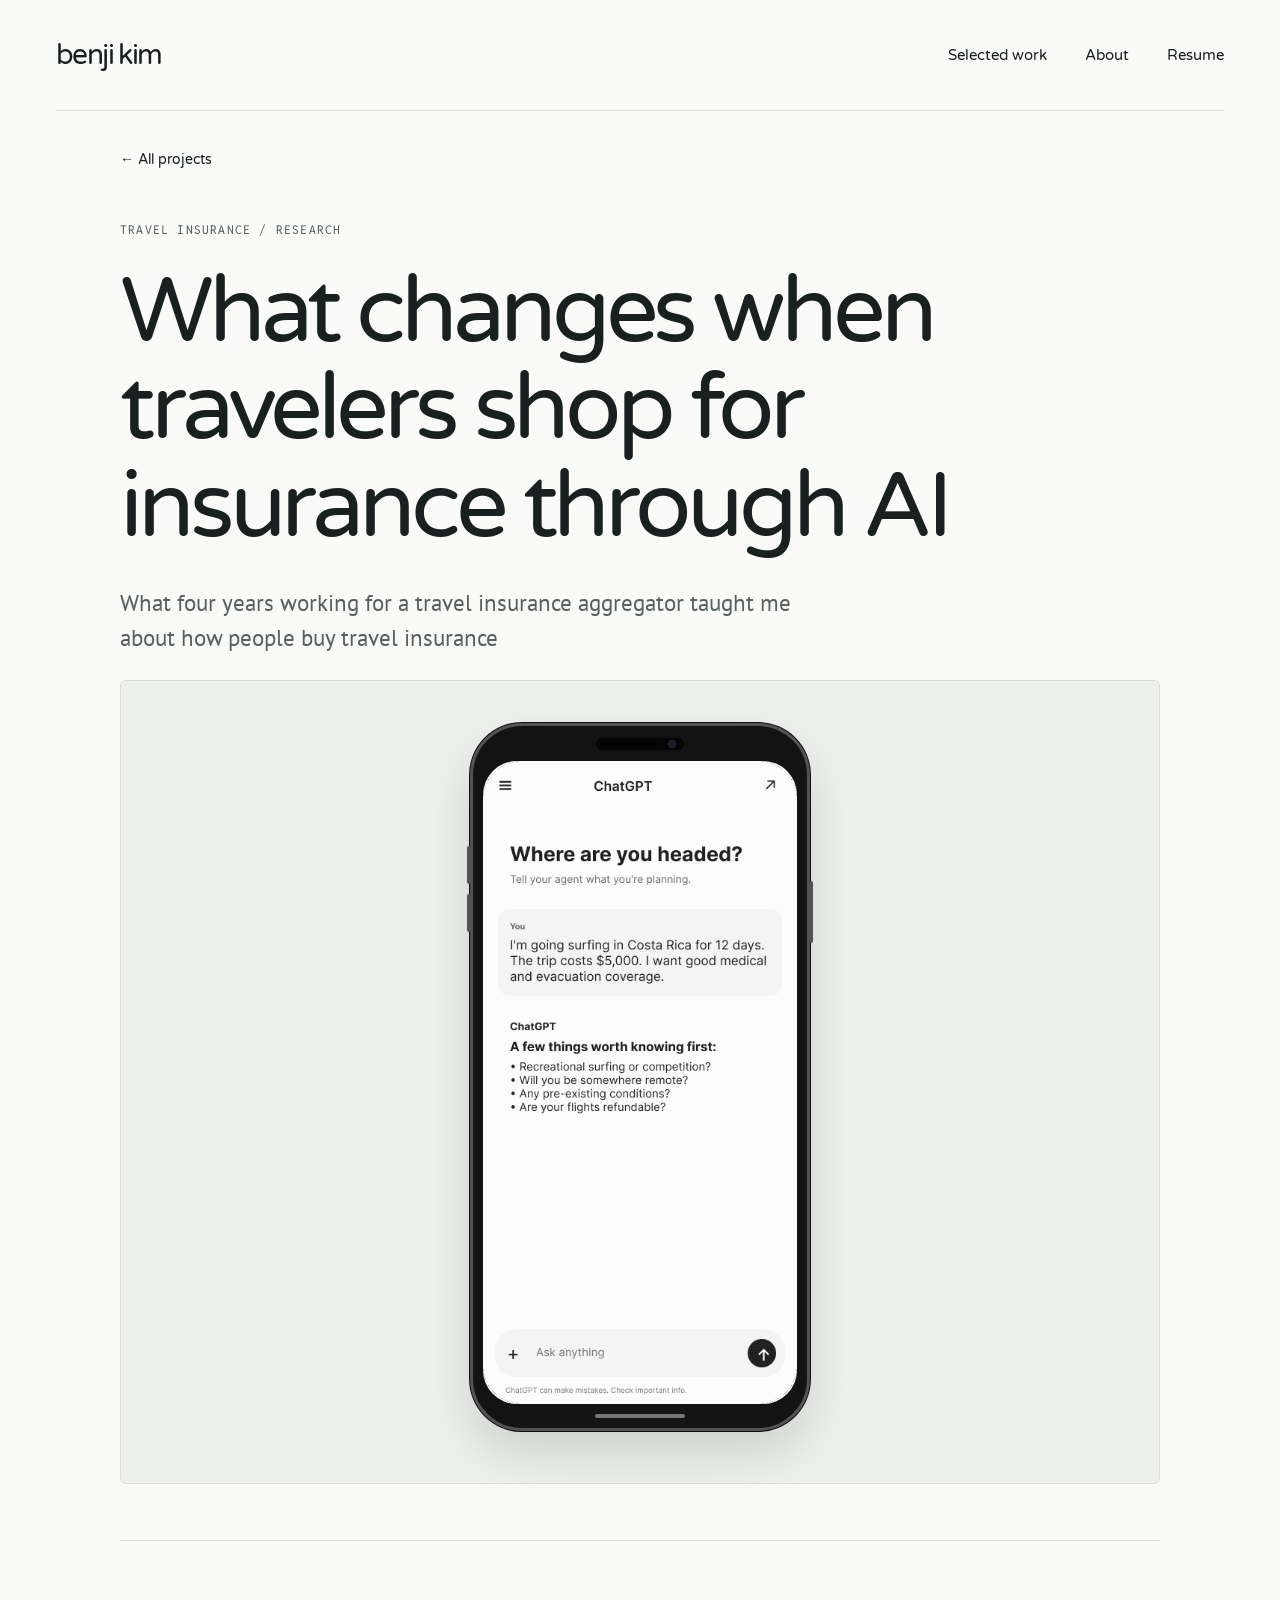
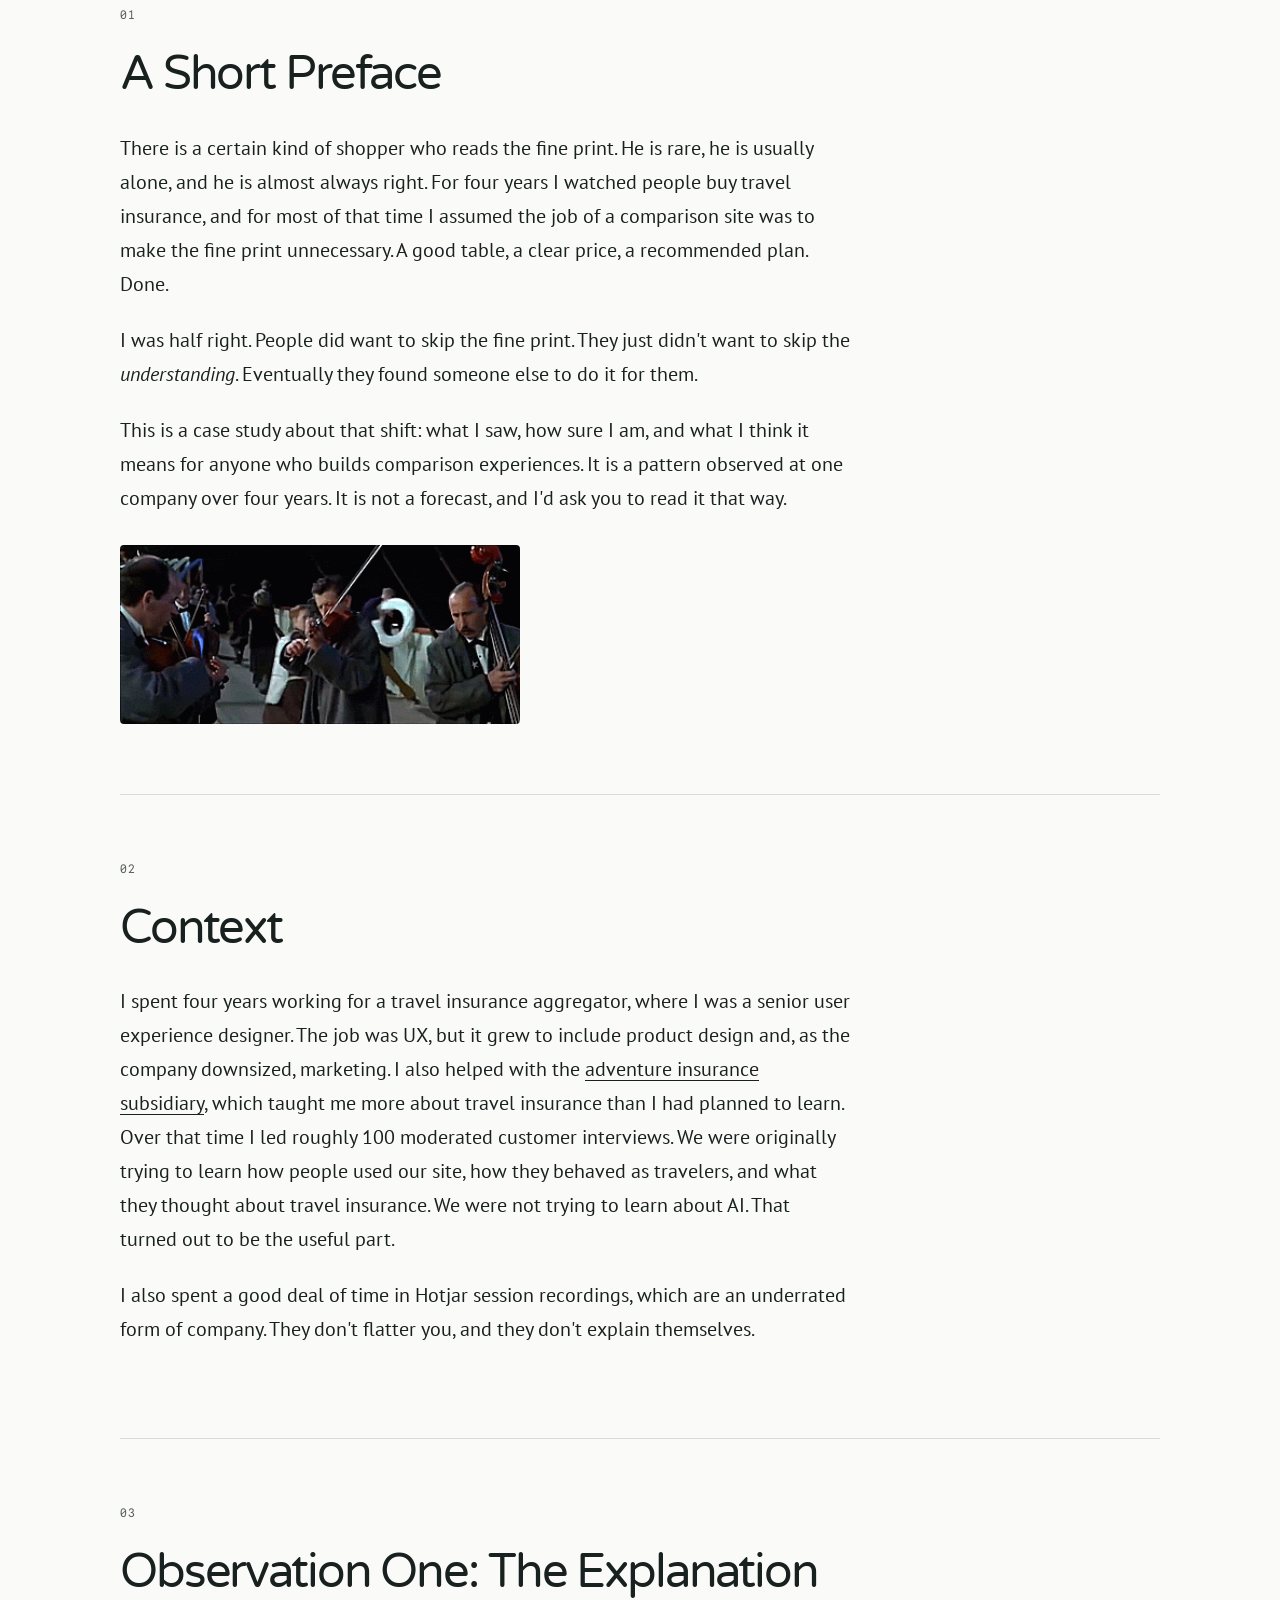
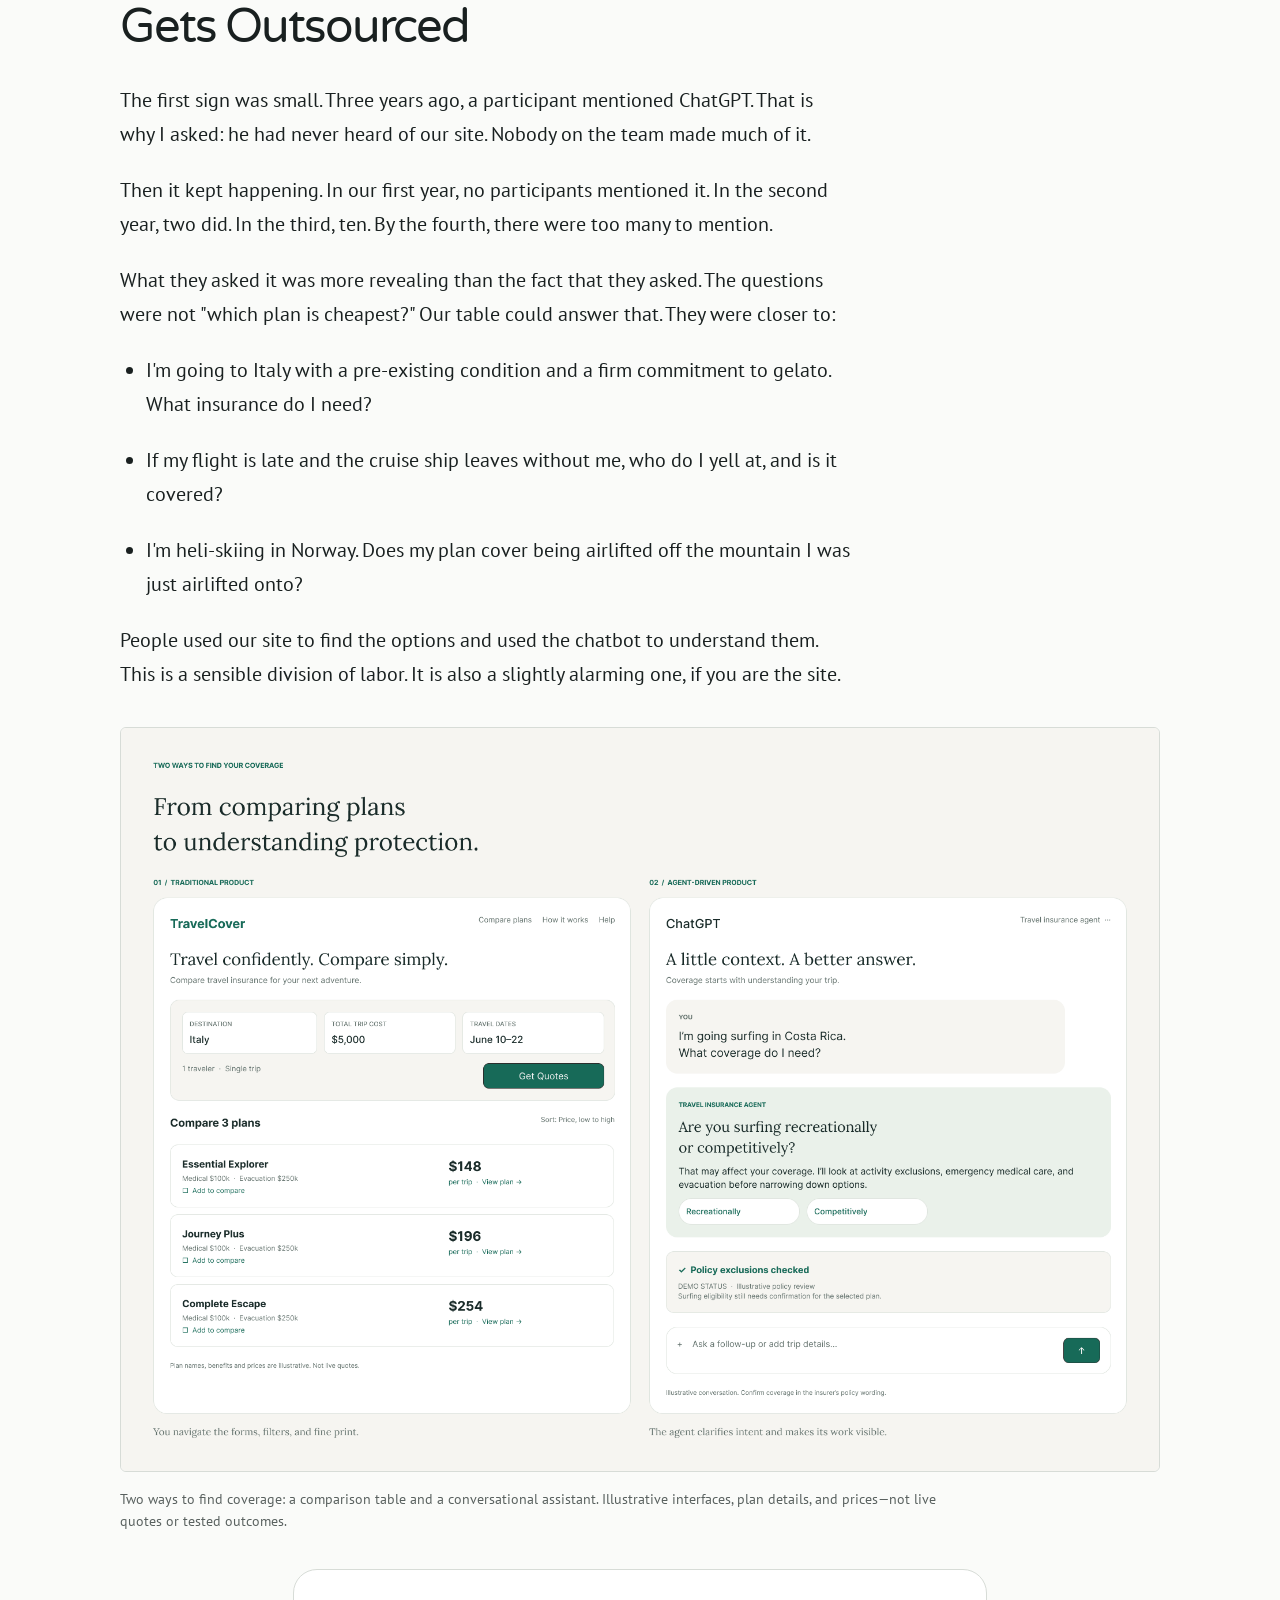
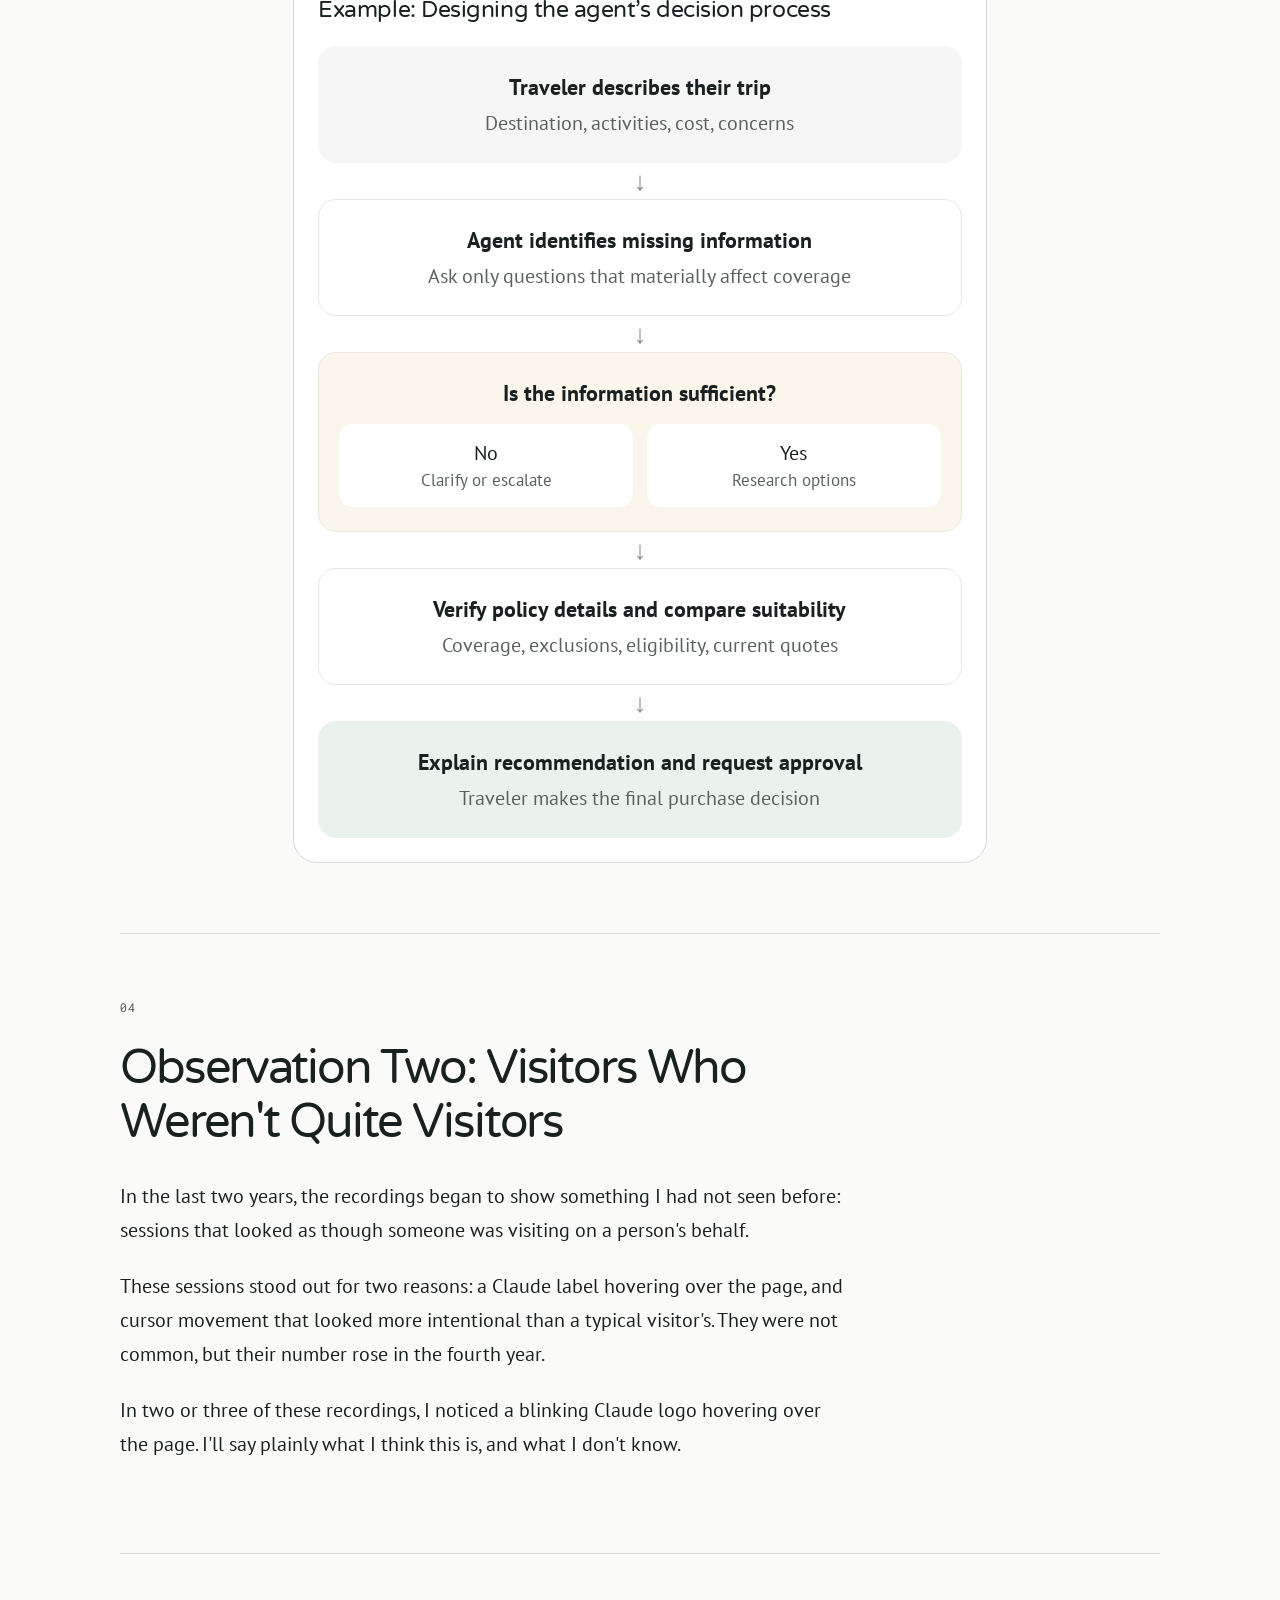
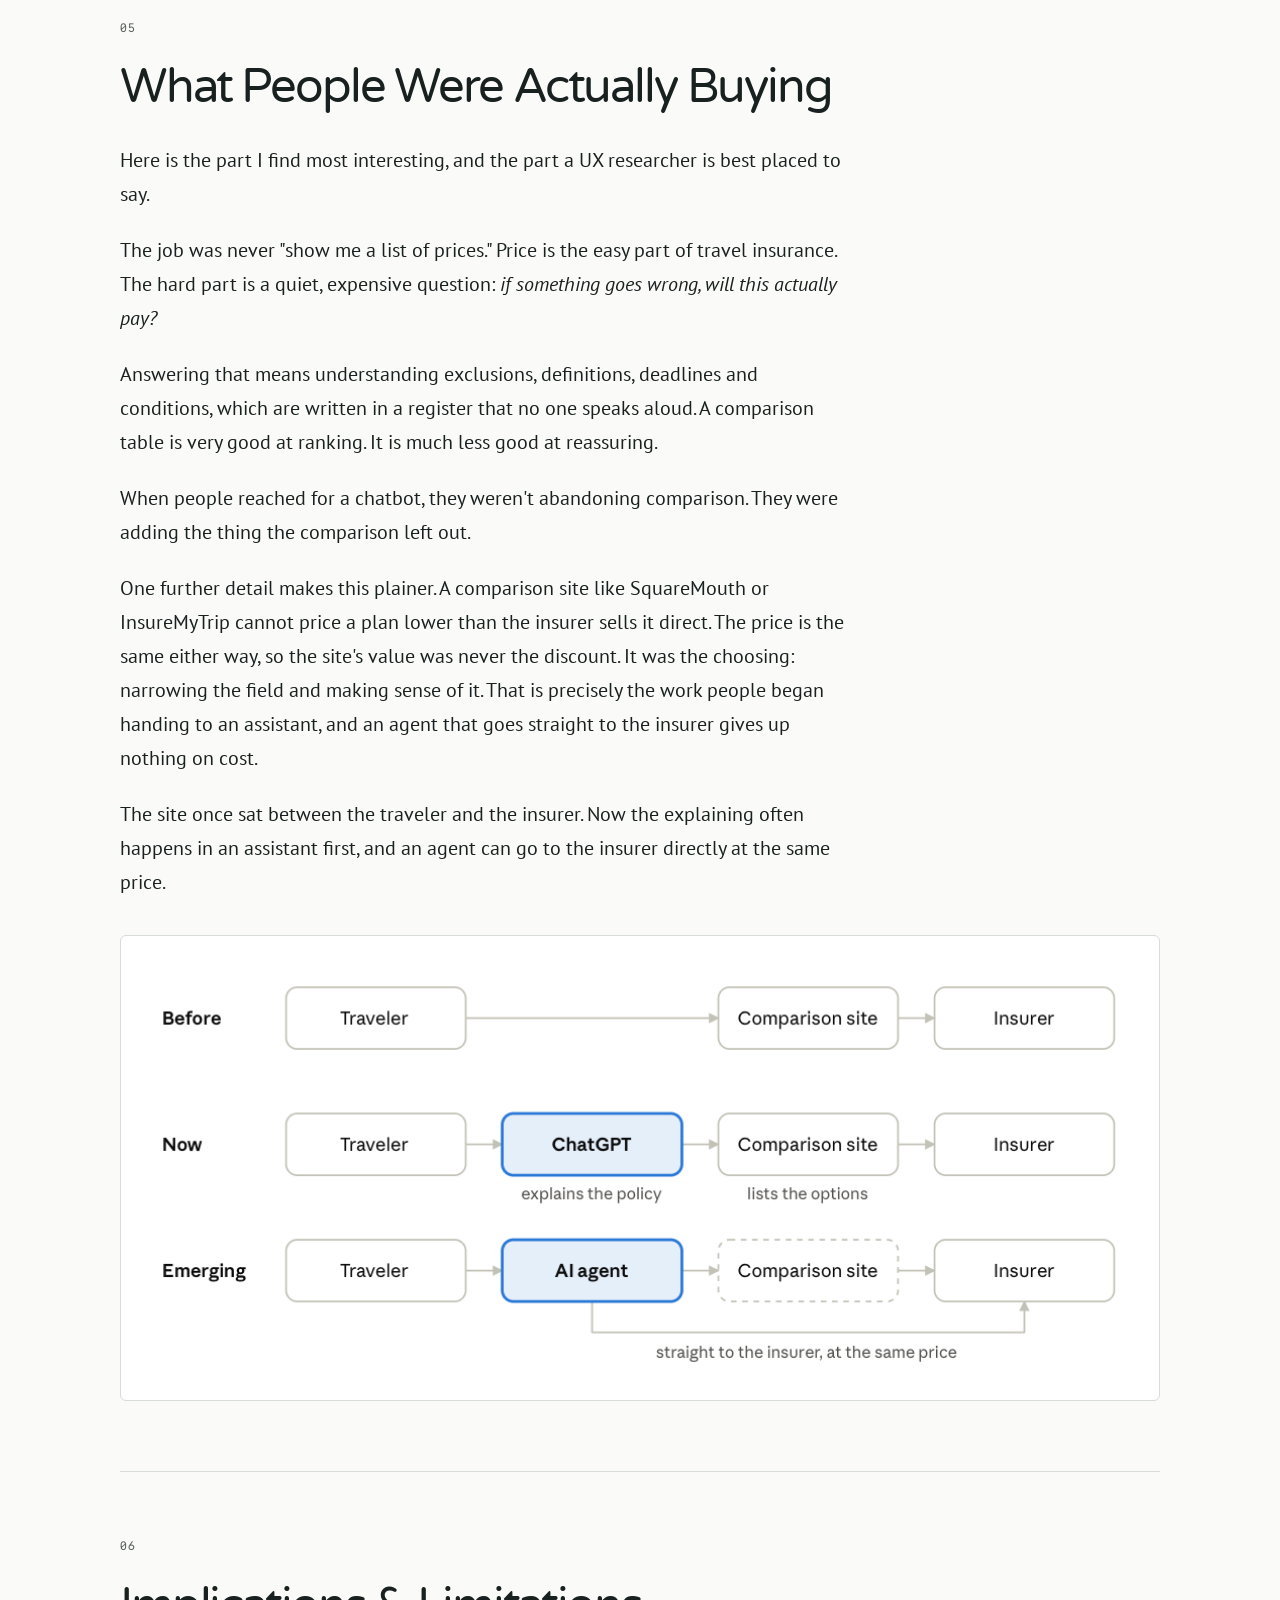
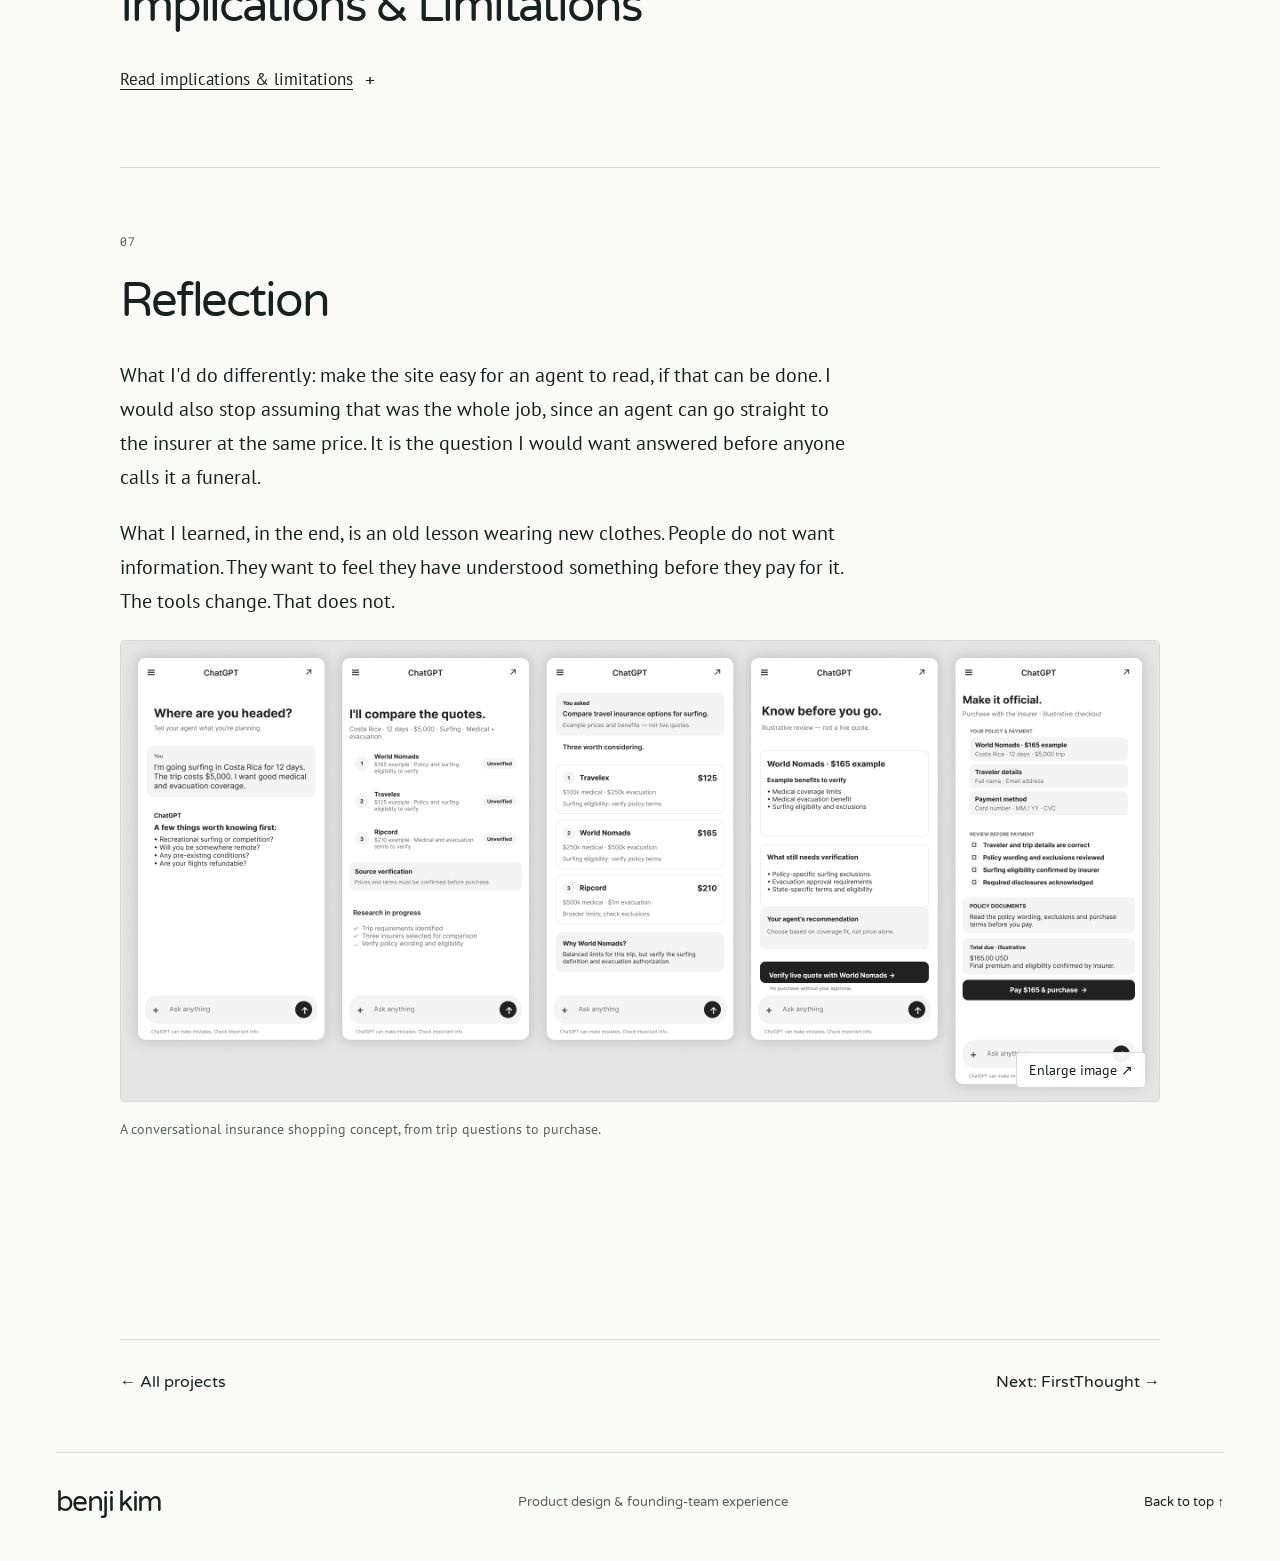
==== commit 6421efc3: "Use outcome-led titles across homepage and case studies" ====
--- a/comparison-tables-to-conversations.html
+++ b/comparison-tables-to-conversations.html
@@ -1,4 +1,4 @@
-<!doctype html><html lang="en"><head><meta charset="utf-8"><meta name="viewport" content="width=device-width,initial-scale=1"><title>From Comparison Tables to Conversations — Benji Kim</title><meta name="description" content="What four years working for a travel insurance aggregator taught me about how people buy travel insurance: an essay on comparison, comprehension, and conversational assistance."><link rel="preconnect" href="https://fonts.googleapis.com"><link rel="preconnect" href="https://fonts.gstatic.com" crossorigin><link href="https://fonts.googleapis.com/css2?family=PT+Sans:wght@400;700&amp;family=Reddit+Mono:wght@400;500;600&amp;family=Varela+Round&amp;display=swap" rel="stylesheet"><link rel="stylesheet" href="style.css"><link rel="stylesheet" href="research.css"><link rel="stylesheet" href="comparison-tables.css"></head><body class="case-page research-page comparison-essay"><a class="skip" href="#case-content">Skip to case study</a><header class="wrap"><a class="brand" href="index.html" aria-label="Benji Kim home">benji kim</a><nav aria-label="Main navigation"><a href="index.html#work">Selected work</a><a href="index.html#about">About</a><a href="resume.html">Resume</a></nav></header><main class="case-wrap" id="top"><a class="back-link" href="index.html#work">← All projects</a><article class="case-content" id="case-content"><p class="eyebrow">Travel insurance / Research</p><h1>From Comparison Tables to Conversations</h1><p class="intro">What four years working for a travel insurance aggregator taught me about how people buy travel insurance</p><figure class="conversation-motion"><div class="iphone-device"><div class="iphone-top" aria-hidden="true"><span class="iphone-camera"></span></div><div class="iphone-display"><img src="assets/travel-insurance-motion-walkthrough.gif" width="420" height="860" alt="Animated concept walkthrough of conversational travel-insurance shopping, from trip questions to checkout." decoding="async"></div><span class="iphone-home" aria-hidden="true"></span></div></figure><section id="chapter-1" aria-labelledby="heading-1"><div class="prose"><p class="eyebrow">01</p><h2 id="heading-1">A Short Preface</h2><p>There is a certain kind of shopper who reads the fine print. He is rare, he is usually alone, and he is almost always right. For four years I watched people buy travel insurance, and for most of that time I assumed the job of a comparison site was to make the fine print unnecessary. A good table, a clear price, a recommended plan. Done.</p>
+<!doctype html><html lang="en"><head><meta charset="utf-8"><meta name="viewport" content="width=device-width,initial-scale=1"><title>What changes when travelers shop for insurance through AI — Benji Kim</title><meta name="description" content="What four years working for a travel insurance aggregator taught me about how people buy travel insurance: an essay on comparison, comprehension, and conversational assistance."><link rel="preconnect" href="https://fonts.googleapis.com"><link rel="preconnect" href="https://fonts.gstatic.com" crossorigin><link href="https://fonts.googleapis.com/css2?family=PT+Sans:wght@400;700&amp;family=Reddit+Mono:wght@400;500;600&amp;family=Varela+Round&amp;display=swap" rel="stylesheet"><link rel="stylesheet" href="style.css"><link rel="stylesheet" href="research.css"><link rel="stylesheet" href="comparison-tables.css"></head><body class="case-page research-page comparison-essay"><a class="skip" href="#case-content">Skip to case study</a><header class="wrap"><a class="brand" href="index.html" aria-label="Benji Kim home">benji kim</a><nav aria-label="Main navigation"><a href="index.html#work">Selected work</a><a href="index.html#about">About</a><a href="resume.html">Resume</a></nav></header><main class="case-wrap" id="top"><a class="back-link" href="index.html#work">← All projects</a><article class="case-content" id="case-content"><p class="eyebrow">Travel insurance / Research</p><h1>What changes when travelers shop for insurance through AI</h1><p class="intro">What four years working for a travel insurance aggregator taught me about how people buy travel insurance</p><figure class="conversation-motion"><div class="iphone-device"><div class="iphone-top" aria-hidden="true"><span class="iphone-camera"></span></div><div class="iphone-display"><img src="assets/travel-insurance-motion-walkthrough.gif" width="420" height="860" alt="Animated concept walkthrough of conversational travel-insurance shopping, from trip questions to checkout." decoding="async"></div><span class="iphone-home" aria-hidden="true"></span></div></figure><section id="chapter-1" aria-labelledby="heading-1"><div class="prose"><p class="eyebrow">01</p><h2 id="heading-1">A Short Preface</h2><p>There is a certain kind of shopper who reads the fine print. He is rare, he is usually alone, and he is almost always right. For four years I watched people buy travel insurance, and for most of that time I assumed the job of a comparison site was to make the fine print unnecessary. A good table, a clear price, a recommended plan. Done.</p>
 <p>I was half right. People did want to skip the fine print. They just didn&#x27;t want to skip the <em>understanding</em>. Eventually they found someone else to do it for them.</p>
 <p>This is a case study about that shift: what I saw, how sure I am, and what I think it means for anyone who builds comparison experiences. It is a pattern observed at one company over four years. It is not a forecast, and I&#x27;d ask you to read it that way.</p></div><figure class="preface-reaction"><img src="assets/section-one-reaction.gif" width="371" height="166" alt="Musicians continue playing their string instruments amid a busy scene." loading="lazy" decoding="async"></figure></section>
 <section id="chapter-2" aria-labelledby="heading-2"><div class="prose"><p class="eyebrow">02</p><h2 id="heading-2">Context</h2><p>I spent four years working for a travel insurance aggregator, where I was a senior user experience designer. The job was UX, but it grew to include product design and, as the company downsized, marketing. I also helped with the <a href="insurance.html">adventure insurance subsidiary</a>, which taught me more about travel insurance than I had planned to learn. Over that time I led roughly 100 moderated customer interviews. We were originally trying to learn how people used our site, how they behaved as travelers, and what they thought about travel insurance. We were not trying to learn about AI. That turned out to be the useful part.</p>
